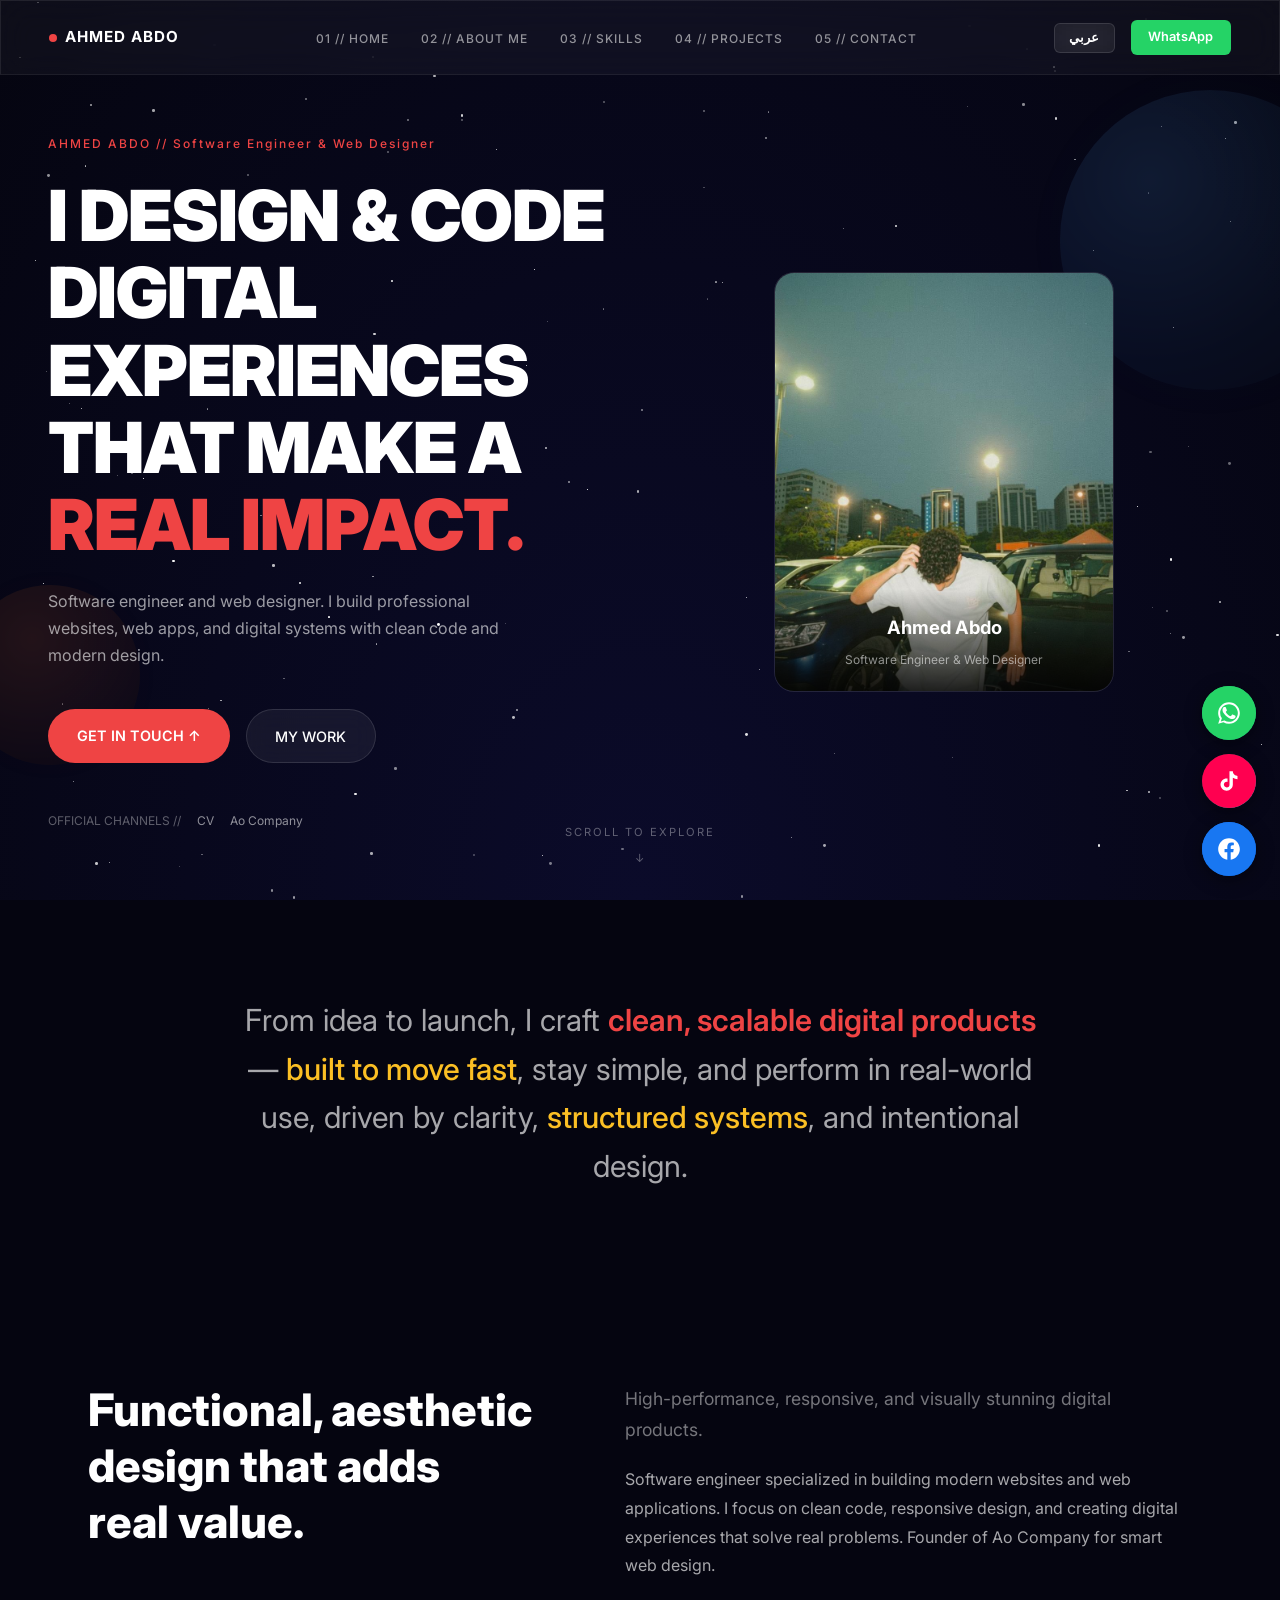
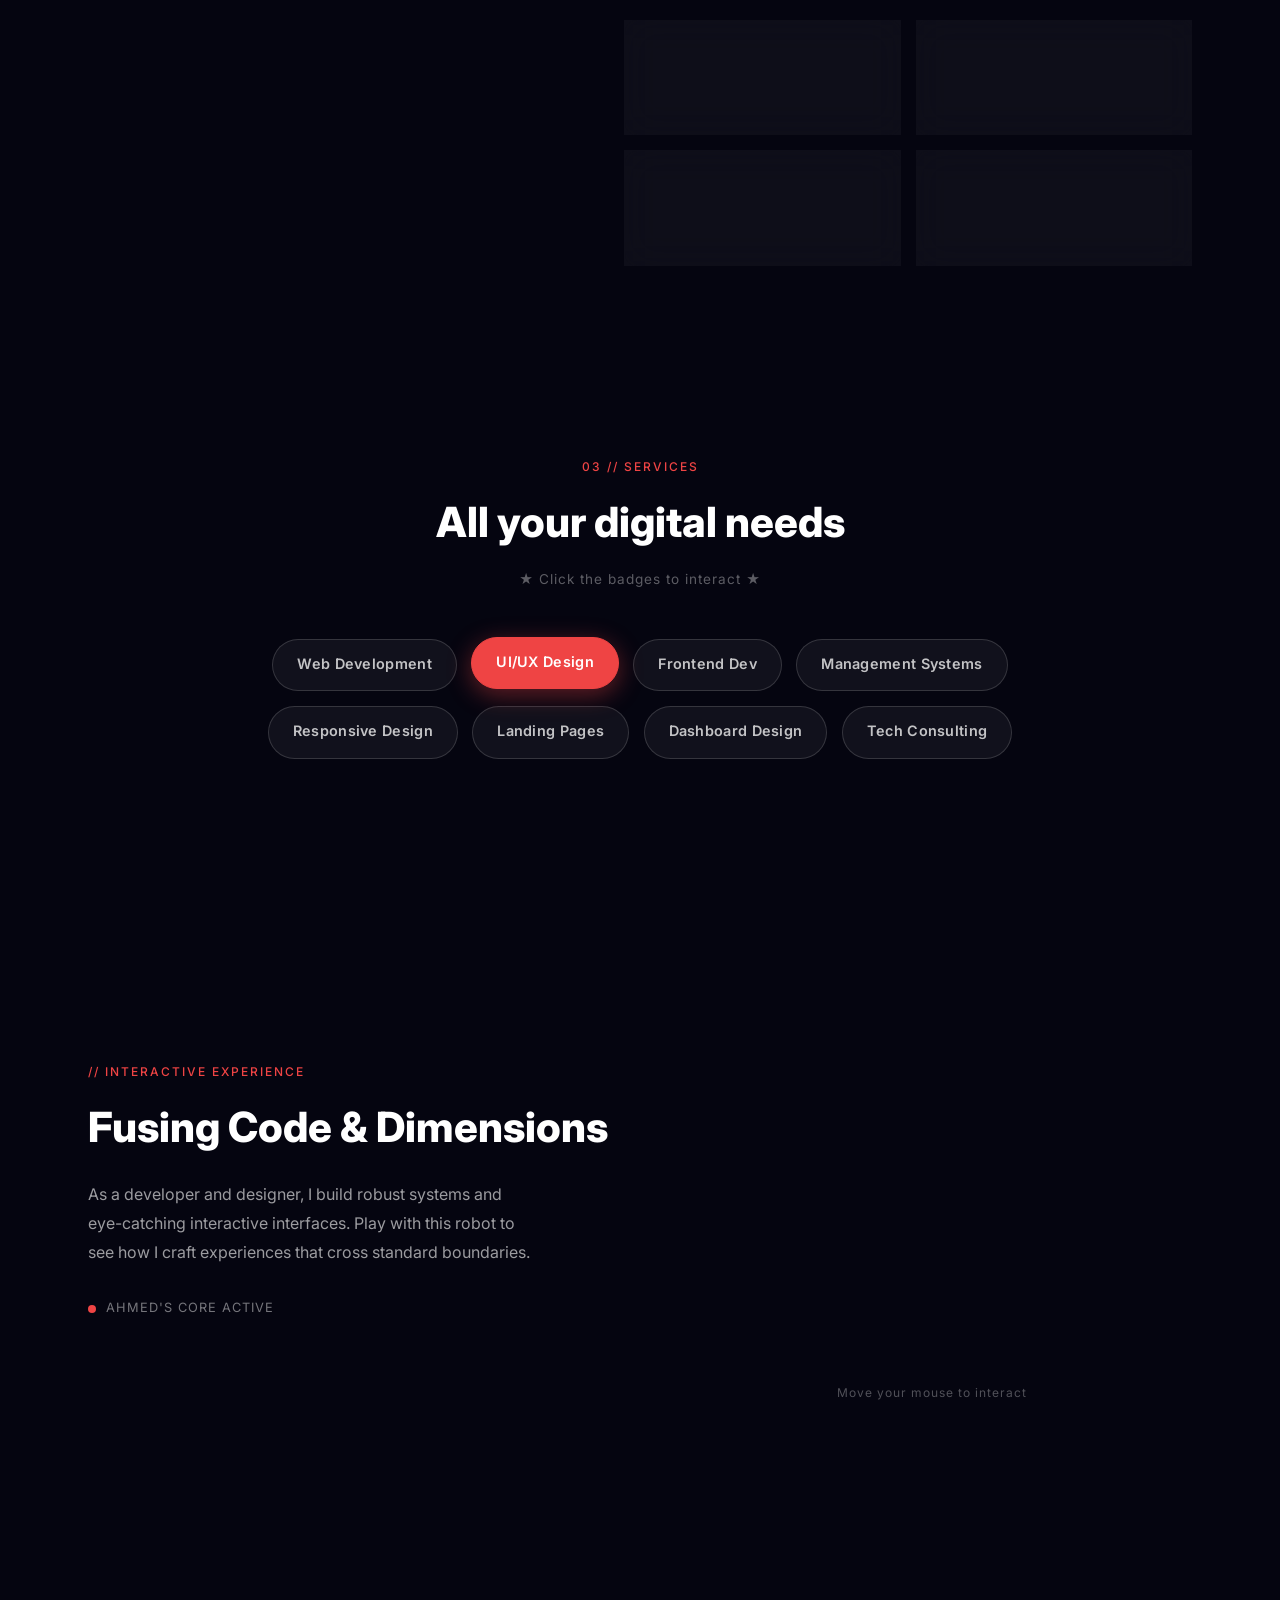
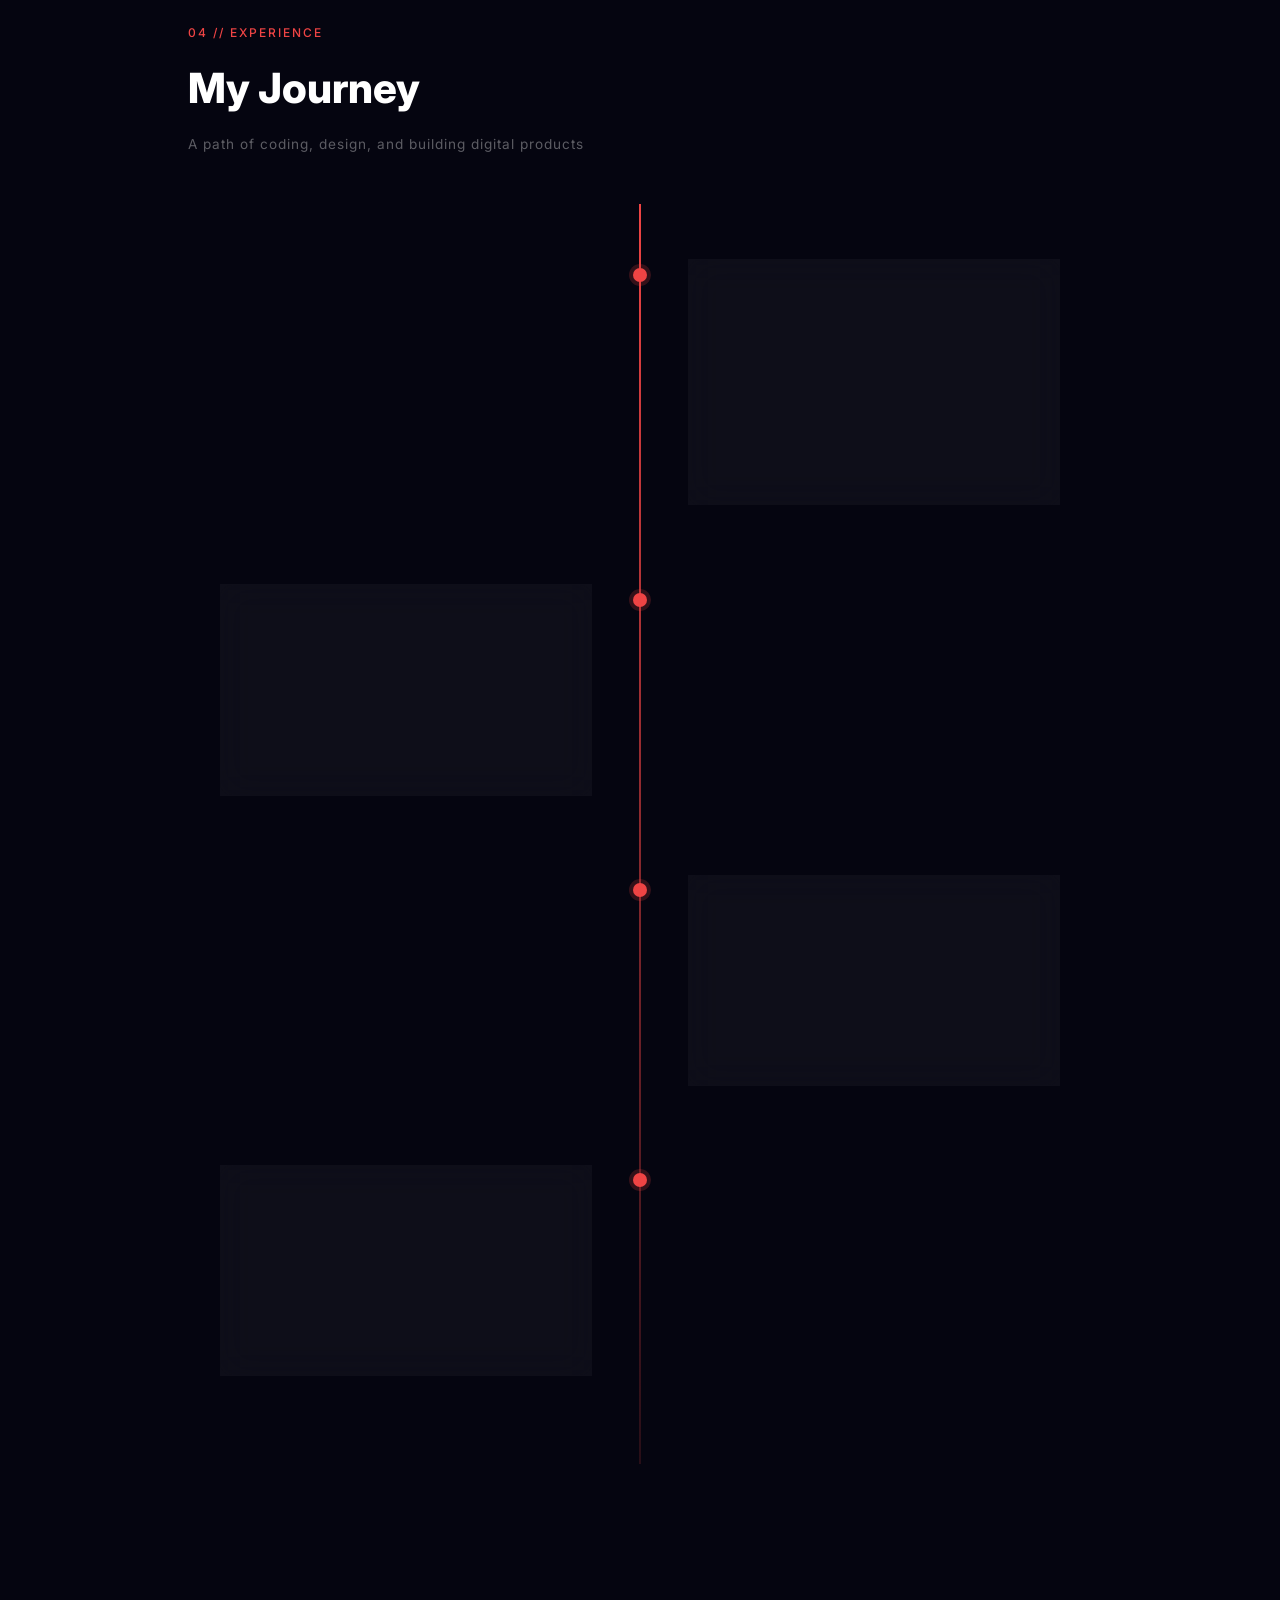
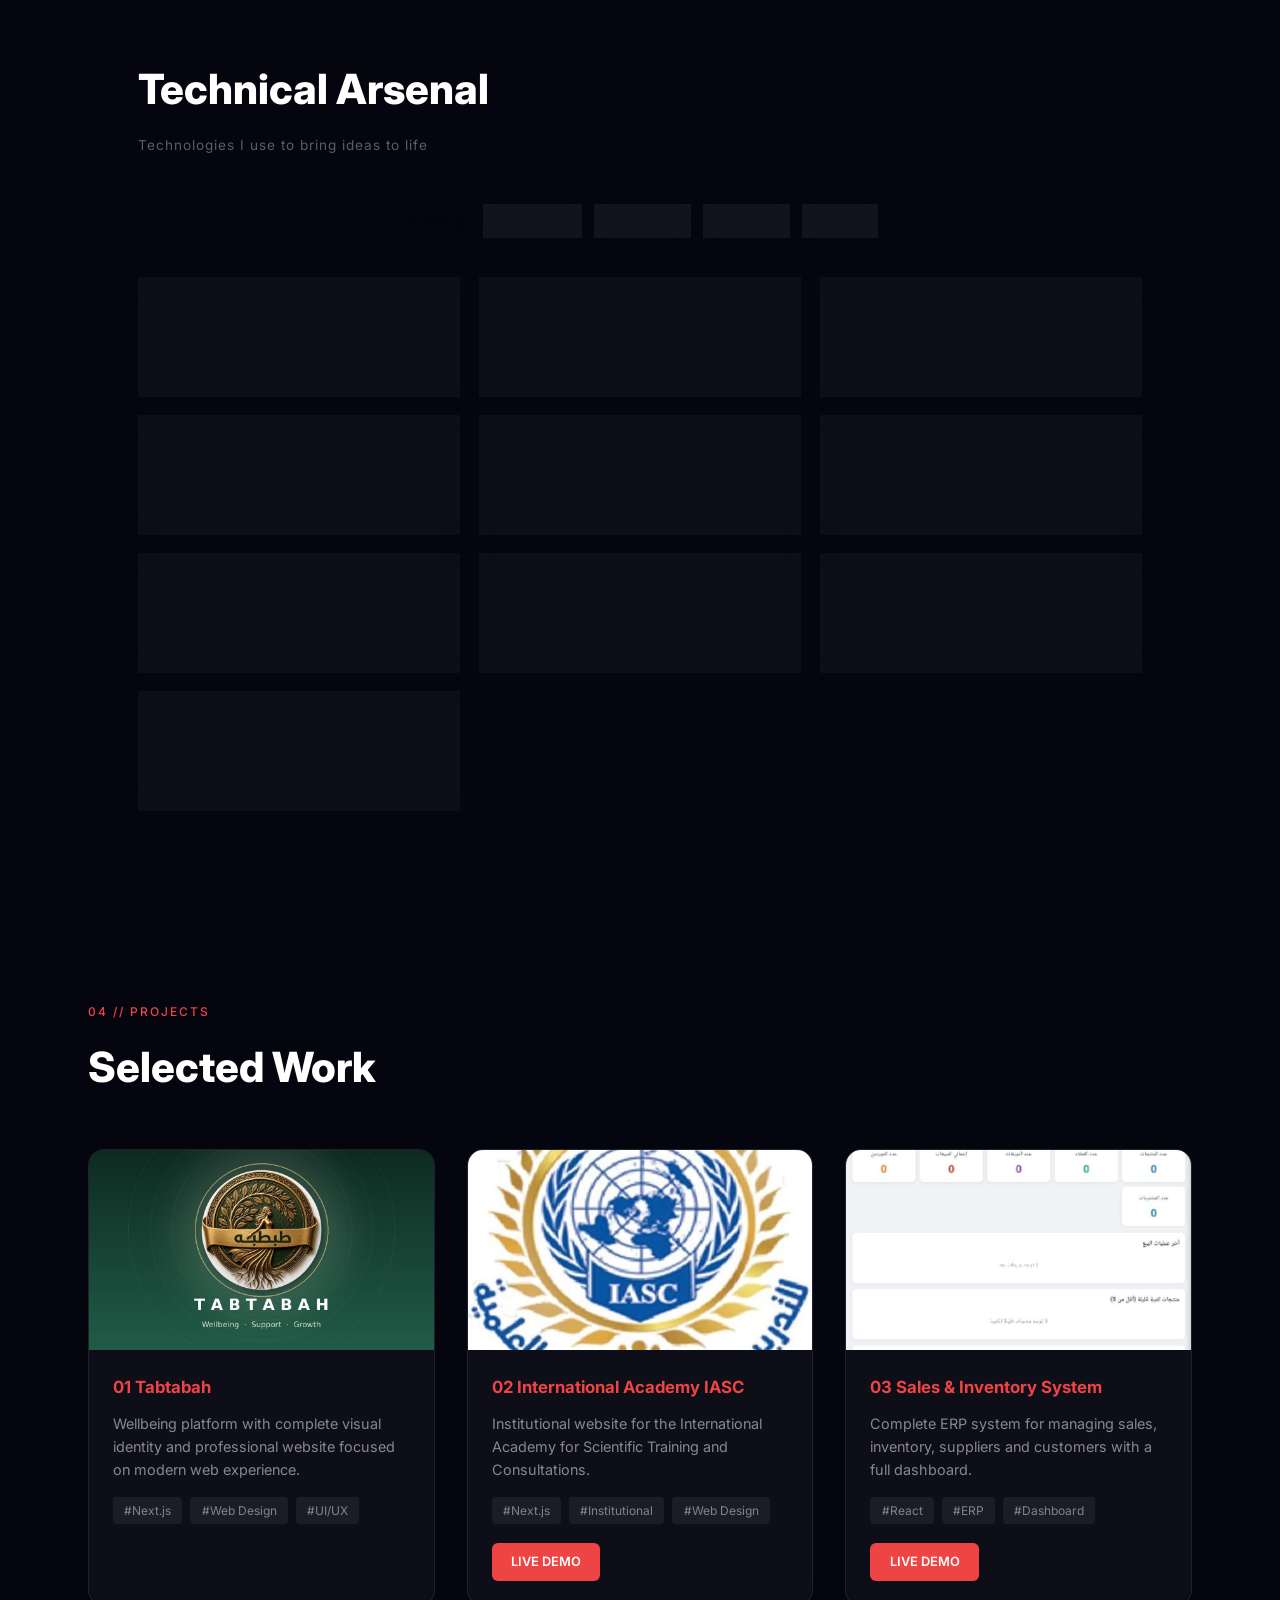
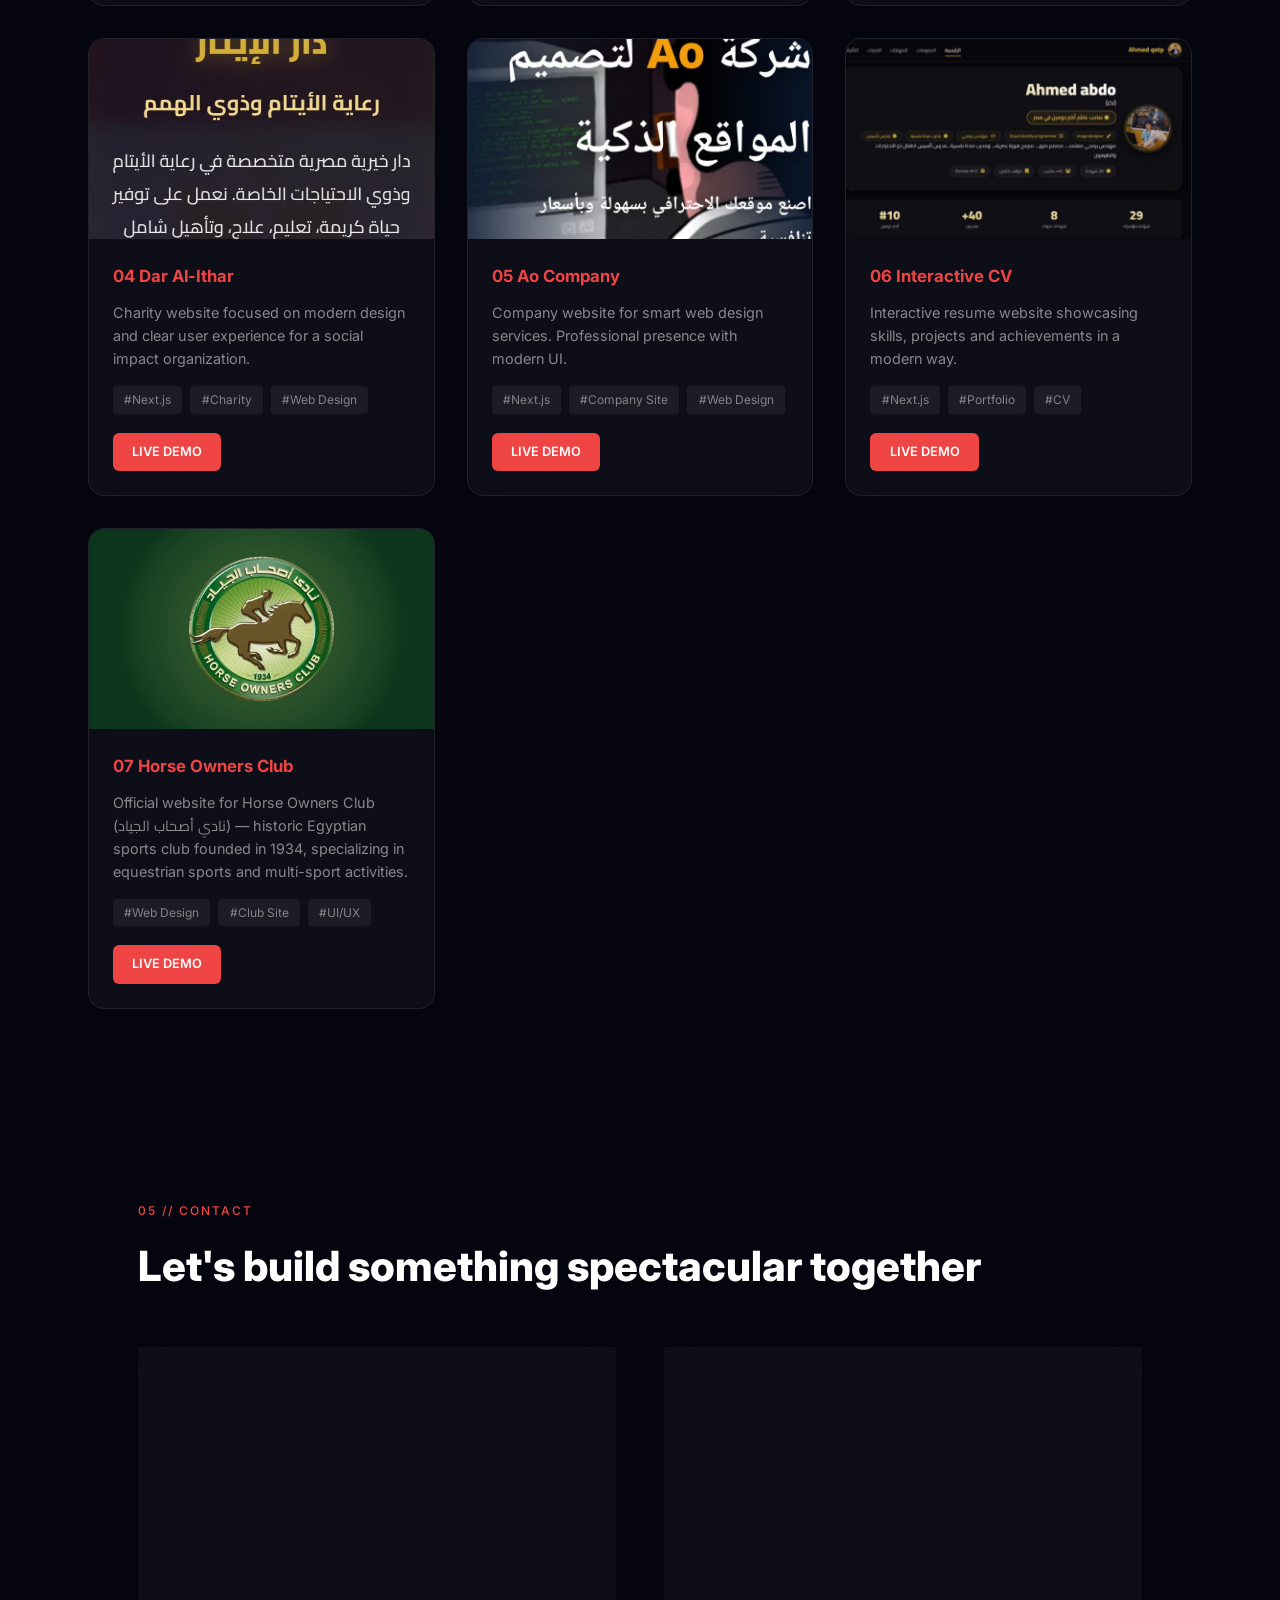
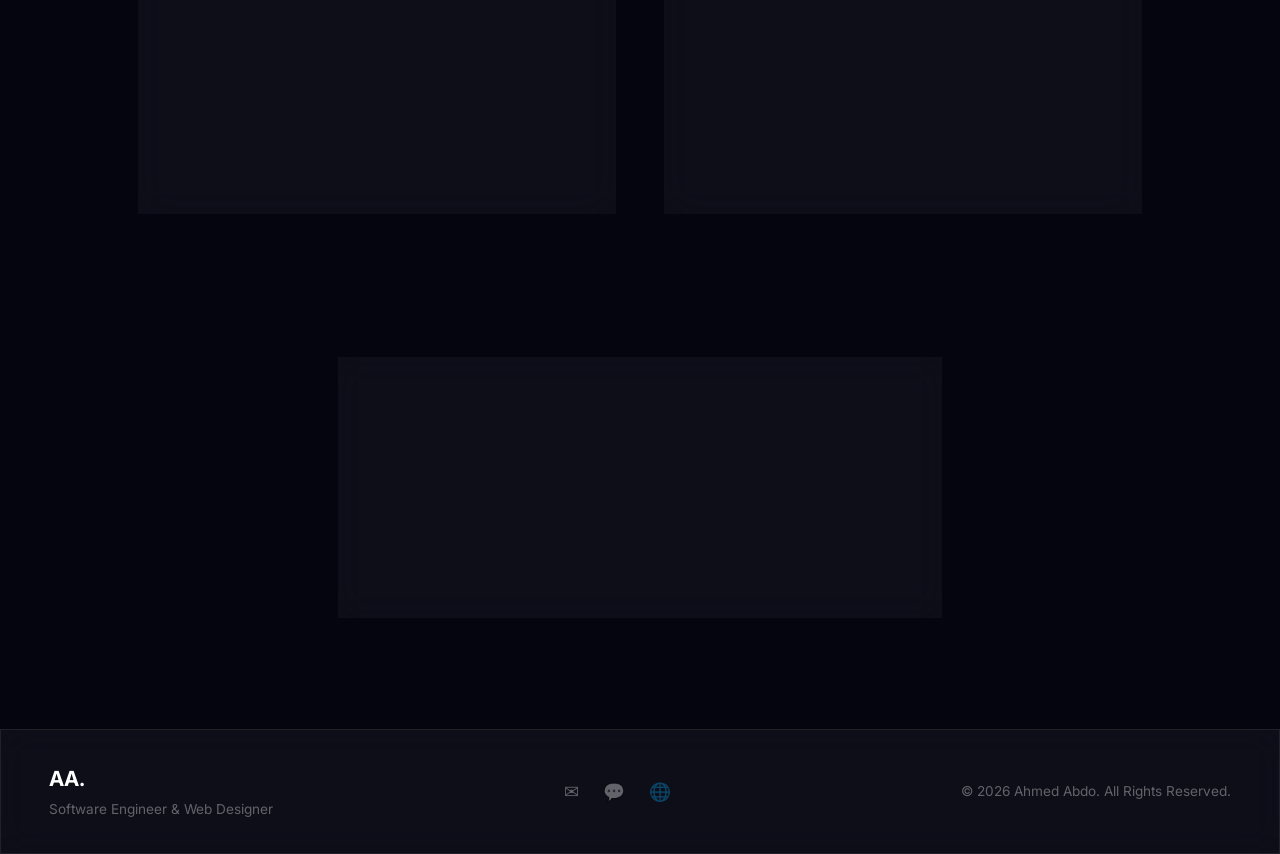
==== index.html @ adf5f6f5 "Add files via upload" ====
<!DOCTYPE html>
<html lang="en" dir="ltr">
<head>
  <meta charset="UTF-8">
  <meta name="viewport" content="width=device-width, initial-scale=1.0">
  <title>Ahmed Abdo (Ahmed Qotb) | Software Engineer & Web Designer</title>
  <meta name="description" content="Ahmed Abdo (Ahmed Qotb) — Software engineer and web designer. I build professional websites, web apps, and digital systems with clean code and modern design.">
  <meta name="keywords" content="Ahmed Abdo, احمد عبده, Ahmed Qotb, احمد قطب, ahmed qotp, Software Engineer, Web Designer, Ao Company, Web Development Egypt">
  <meta name="author" content="Ahmed Abdo">
  <meta name="robots" content="index, follow">
  <link rel="canonical" href="https://ahmed-qotp.vercel.app/">

  <!-- Structured Data (Google Rich Results) -->
  <script type="application/ld+json">
  {
    "@context": "https://schema.org",
    "@type": "Person",
    "name": "Ahmed Abdo",
    "alternateName": ["Ahmed Qotb", "احمد عبده", "احمد قطب", "ahmed qotp"],
    "url": "https://ahmed-qotp.vercel.app/",
    "image": "https://ahmed-qotp.vercel.app/profile.jpg",
    "jobTitle": "Software Engineer & Web Designer",
    "email": "mailto:ahmedabdoaonew@gmail.com",
    "sameAs": [
      "https://www.facebook.com/share/19Vf5V71cm/",
      "https://www.tiktok.com/@ahmed_abdo_aoskar",
      "https://wa.me/201146794406",
      "https://cvahmed.vercel.app/",
      "https://aocompany.vercel.app/"
    ]
  }
  </script>

  <!-- Open Graph / Facebook / WhatsApp -->
  <meta property="og:type" content="website">
  <meta property="og:url" content="https://ahmed-qotp.vercel.app/">
  <meta property="og:title" content="Ahmed Abdo (Ahmed Qotb) | Software Engineer & Web Designer">
  <meta property="og:description" content="Ahmed Abdo (Ahmed Qotb) — Software engineer and web designer. I build professional websites, web apps, and digital systems with clean code and modern design.">
  <meta property="og:image" content="https://ahmed-qotp.vercel.app/profile.jpg">
  <meta property="og:image:width" content="836">
  <meta property="og:image:height" content="1119">
  <meta property="og:locale" content="en_US">
  <meta property="og:site_name" content="Ahmed Abdo">

  <!-- Twitter Card -->
  <meta name="twitter:card" content="summary_large_image">
  <meta name="twitter:url" content="https://ahmed-qotp.vercel.app/">
  <meta name="twitter:title" content="Ahmed Abdo (Ahmed Qotb) | Software Engineer & Web Designer">
  <meta name="twitter:description" content="Ahmed Abdo (Ahmed Qotb) — Software engineer and web designer. I build professional websites, web apps, and digital systems with clean code and modern design.">
  <meta name="twitter:image" content="https://ahmed-qotp.vercel.app/profile.jpg">

  <link rel="stylesheet" href="style.css">
  <link href="https://fonts.googleapis.com/css2?family=Cairo:wght@300;400;500;600;700;800;900&family=Inter:wght@300;400;500;600;700;800;900&display=swap" rel="stylesheet">
</head>
<body>
  <!-- Stars Background -->
  <div class="stars-bg" id="starsBg"></div>
  <div class="planets">
    <div class="planet planet-1"></div>
    <div class="planet planet-2"></div>
    <div class="planet planet-3"></div>
  </div>

  <!-- Navbar -->
  <nav class="navbar glass">
    <div class="logo">
      <span class="dot"></span> <span data-i18n="logo">AHMED ABDO</span>
    </div>
    <ul class="nav-links">
      <li><a href="#home" data-i18n="nav-home">01 // HOME</a></li>
      <li><a href="#about" data-i18n="nav-about">02 // ABOUT ME</a></li>
      <li><a href="#skills" data-i18n="nav-skills">03 // SKILLS</a></li>
      <li><a href="#projects" data-i18n="nav-projects">04 // PROJECTS</a></li>
      <li><a href="#contact" data-i18n="nav-contact">05 // CONTACT</a></li>
    </ul>
    <div class="nav-right">
      <button class="lang-btn glass-btn" id="langBtn">عربي</button>
      <a href="https://wa.me/201146794406" class="whatsapp-btn" target="_blank">WhatsApp</a>
    </div>
  </nav>

  <!-- Hero Section -->
  <section id="home" class="hero">
    <div class="hero-content">
      <p class="subtitle" data-i18n="hero-subtitle">AHMED ABDO // Software Engineer & Web Designer</p>
      <h1>
        <span data-i18n="hero-title-1">I DESIGN & CODE</span><br>
        <span data-i18n="hero-title-2">DIGITAL EXPERIENCES</span><br>
        <span data-i18n="hero-title-3">THAT MAKE A</span><br>
        <span class="red" data-i18n="hero-title-4">REAL IMPACT.</span>
      </h1>
      <p class="desc" data-i18n="hero-desc">
        Software engineer and web designer. I build professional websites, web apps, and digital systems with clean code and modern design.
      </p>
      <div class="hero-btns">
        <a href="#contact" class="btn-primary" data-i18n="btn-contact">GET IN TOUCH ↑</a>
        <a href="#projects" class="btn-secondary glass-btn" data-i18n="btn-projects">MY WORK</a>
      </div>
      <div class="official-channels">
        <span data-i18n="channels">OFFICIAL CHANNELS //</span>
        <a href="https://cvahmed.vercel.app/" target="_blank">CV</a>
        <a href="https://aocompany.vercel.app/" target="_blank">Ao Company</a>
      </div>
    </div>
    <div class="hero-image">
      <div class="hero-photo glass">
        <img src="profile.jpg" alt="Ahmed Abdo" class="profile-img">
        <div class="photo-overlay">
          <p>Ahmed Abdo</p>
          <span data-i18n="photo-role">Software Engineer & Web Designer</span>
        </div>
      </div>
    </div>
    <div class="scroll-indicator">
      <span data-i18n="scroll">SCROLL TO EXPLORE</span>
      <div class="arrow">↓</div>
    </div>
  </section>

  <!-- Statement -->
  <section class="statement">
    <p data-i18n="statement">
      From idea to launch, I craft <span class="red">clean, scalable digital products</span> —
      <span class="highlight">built to move fast</span>, stay simple, and perform in real-world use, driven by clarity, <span class="highlight">structured systems</span>, and intentional design.
    </p>
  </section>

  <!-- About Section -->
  <section id="about" class="about">
    <div class="about-left">
      <h2 data-i18n="about-title">Functional, aesthetic<br>design that adds<br>real value.</h2>
    </div>
    <div class="about-right">
      <p class="lead" data-i18n="about-lead">
        High-performance, responsive, and visually stunning digital products.
      </p>
      <p data-i18n="about-text">
        Software engineer specialized in building modern websites and web applications. I focus on clean code, responsive design, and creating digital experiences that solve real problems. Founder of Ao Company for smart web design.
      </p>
      <div class="stats">
        <div class="stat glass">
          <h3>79+</h3>
          <p data-i18n="stat-1">PROJECTS</p>
        </div>
        <div class="stat glass">
          <h3>2+</h3>
          <p data-i18n="stat-2">YEARS</p>
        </div>
        <div class="stat glass">
          <h3>55+</h3>
          <p data-i18n="stat-3">CLIENTS</p>
        </div>
        <div class="stat glass">
          <h3>100%</h3>
          <p data-i18n="stat-4">DEDICATION</p>
        </div>
      </div>
    </div>
  </section>

  <!-- Services -->
  <section class="services">
    <div class="section-header">
      <span class="section-tag" data-i18n="services-tag">03 // SERVICES</span>
      <h2 data-i18n="services-title">All your digital needs</h2>
      <p class="section-desc" data-i18n="services-desc">★ Click the badges to interact ★</p>
    </div>
    <div class="badges" id="badges">
      <div class="badge" draggable="true" data-i18n="badge-1">Web Development</div>
      <div class="badge active" draggable="true" data-i18n="badge-2">UI/UX Design</div>
      <div class="badge" draggable="true" data-i18n="badge-3">Frontend Dev</div>
      <div class="badge" draggable="true" data-i18n="badge-4">Management Systems</div>
      <div class="badge" draggable="true" data-i18n="badge-5">Responsive Design</div>
      <div class="badge" draggable="true" data-i18n="badge-6">Landing Pages</div>
      <div class="badge" draggable="true" data-i18n="badge-7">Dashboard Design</div>
      <div class="badge" draggable="true" data-i18n="badge-8">Tech Consulting</div>
    </div>
  </section>

  <!-- Interactive 3D Robot Section -->
  <section class="interactive">
    <div class="interactive-content">
      <span class="section-tag" data-i18n="robot-tag">// INTERACTIVE EXPERIENCE</span>
      <h2 data-i18n="robot-title">Fusing Code & Dimensions</h2>
      <p data-i18n="robot-desc">
        As a developer and designer, I build robust systems and eye-catching interactive interfaces. Play with this robot to see how I craft experiences that cross standard boundaries.
      </p>
      <div class="status">
        <span class="dot"></span> <span data-i18n="robot-status">AHMED'S CORE ACTIVE</span>
      </div>
    </div>
    <div class="robot-container" id="robotContainer">
      <div class="robot" id="robot">
        <div class="robot-head">
          <div class="robot-face">
            <div class="eye left"></div>
            <div class="eye right"></div>
          </div>
        </div>
        <div class="robot-neck"></div>
        <div class="robot-torso">
          <div class="chest-light"></div>
        </div>
        <div class="robot-arm left">
          <div class="upper-arm"></div>
          <div class="forearm"></div>
          <div class="hand"></div>
        </div>
        <div class="robot-arm right">
          <div class="upper-arm"></div>
          <div class="forearm"></div>
          <div class="hand"></div>
        </div>
        <div class="robot-leg left">
          <div class="thigh"></div>
          <div class="shin"></div>
          <div class="foot"></div>
        </div>
        <div class="robot-leg right">
          <div class="thigh"></div>
          <div class="shin"></div>
          <div class="foot"></div>
        </div>
      </div>
      <p class="robot-hint" data-i18n="robot-hint">Move your mouse to interact</p>
    </div>
  </section>

  <!-- Experience Timeline -->
  <section class="experience">
    <div class="section-header">
      <span class="section-tag" data-i18n="exp-tag">04 // EXPERIENCE</span>
      <h2 data-i18n="exp-title">My Journey</h2>
      <p class="section-desc" data-i18n="exp-desc">A path of coding, design, and building digital products</p>
    </div>
    <div class="timeline">
      <div class="timeline-line"></div>
      
      <div class="timeline-item right">
        <div class="timeline-dot"></div>
        <div class="timeline-content glass">
          <span class="badge-now">NOW</span>
          <span class="year">2024 - Present</span>
          <h3 data-i18n="exp1-title">Founder of Ao Company</h3>
          <p class="company">@Ao Company</p>
          <p data-i18n="exp1-desc">Founded a company for smart website design. Delivering professional software and design solutions at competitive prices.</p>
        </div>
      </div>

      <div class="timeline-item left">
        <div class="timeline-dot"></div>
        <div class="timeline-content glass">
          <span class="year">2023 - Present</span>
          <h3 data-i18n="exp2-title">Full-Stack Web Developer</h3>
          <p class="company">@Freelance</p>
          <p data-i18n="exp2-desc">Building websites, web apps, and management systems for clients. Focused on React, Next.js, and modern frontend technologies.</p>
        </div>
      </div>

      <div class="timeline-item right">
        <div class="timeline-dot"></div>
        <div class="timeline-content glass">
          <span class="year">2022 - 2024</span>
          <h3 data-i18n="exp3-title">Frontend Developer</h3>
          <p class="company">@Projects & Clients</p>
          <p data-i18n="exp3-desc">Developed responsive websites and interactive UIs. Worked on dashboards, landing pages, and full web applications.</p>
        </div>
      </div>

      <div class="timeline-item left">
        <div class="timeline-dot"></div>
        <div class="timeline-content glass">
          <span class="year">2021 - 2022</span>
          <h3 data-i18n="exp4-title">Web Design & Development</h3>
          <p class="company">@Starting Journey</p>
          <p data-i18n="exp4-desc">Started the journey in web development. Learned HTML, CSS, JavaScript and built the foundation for modern web technologies.</p>
        </div>
      </div>
    </div>
  </section>

  <!-- Skills -->
  <section id="skills" class="skills">
    <div class="section-header">
      <h2 data-i18n="skills-title">Technical Arsenal</h2>
      <p class="section-desc" data-i18n="skills-desc">Technologies I use to bring ideas to life</p>
    </div>
    <div class="skills-filter">
      <button class="filter-btn glass-btn active" data-filter="all" data-i18n="filter-all">ALL</button>
      <button class="filter-btn glass-btn" data-filter="frontend" data-i18n="filter-frontend">Frontend</button>
      <button class="filter-btn glass-btn" data-filter="backend" data-i18n="filter-backend">Backend</button>
      <button class="filter-btn glass-btn" data-filter="design" data-i18n="filter-design">Design</button>
      <button class="filter-btn glass-btn" data-filter="tools" data-i18n="filter-tools">Tools</button>
    </div>
    <div class="skills-grid">
      <div class="skill-card glass" data-category="frontend">
        <div class="skill-info">
          <span>React & Next.js</span>
          <span>92%</span>
        </div>
        <div class="progress"><div class="bar" data-width="92"></div></div>
        <small>FRONTEND</small>
      </div>
      <div class="skill-card glass" data-category="frontend">
        <div class="skill-info">
          <span>HTML / CSS / JS</span>
          <span>95%</span>
        </div>
        <div class="progress"><div class="bar" data-width="95"></div></div>
        <small>FRONTEND</small>
      </div>
      <div class="skill-card glass" data-category="frontend">
        <div class="skill-info">
          <span>Tailwind CSS</span>
          <span>90%</span>
        </div>
        <div class="progress"><div class="bar" data-width="90"></div></div>
        <small>FRONTEND</small>
      </div>
      <div class="skill-card glass" data-category="backend">
        <div class="skill-info">
          <span>Node.js</span>
          <span>80%</span>
        </div>
        <div class="progress"><div class="bar" data-width="80"></div></div>
        <small>BACKEND</small>
      </div>
      <div class="skill-card glass" data-category="backend">
        <div class="skill-info">
          <span>Databases</span>
          <span>78%</span>
        </div>
        <div class="progress"><div class="bar" data-width="78"></div></div>
        <small>BACKEND</small>
      </div>
      <div class="skill-card glass" data-category="design">
        <div class="skill-info">
          <span>UI/UX Design</span>
          <span>88%</span>
        </div>
        <div class="progress"><div class="bar" data-width="88"></div></div>
        <small>DESIGN</small>
      </div>
      <div class="skill-card glass" data-category="design">
        <div class="skill-info">
          <span>Responsive Design</span>
          <span>93%</span>
        </div>
        <div class="progress"><div class="bar" data-width="93"></div></div>
        <small>DESIGN</small>
      </div>
      <div class="skill-card glass" data-category="design">
        <div class="skill-info">
          <span>Dashboard Design</span>
          <span>85%</span>
        </div>
        <div class="progress"><div class="bar" data-width="85"></div></div>
        <small>DESIGN</small>
      </div>
      <div class="skill-card glass" data-category="tools">
        <div class="skill-info">
          <span>Git & GitHub</span>
          <span>85%</span>
        </div>
        <div class="progress"><div class="bar" data-width="85"></div></div>
        <small>TOOLS</small>
      </div>
      <div class="skill-card glass" data-category="tools">
        <div class="skill-info">
          <span>Vercel / Deployment</span>
          <span>88%</span>
        </div>
        <div class="progress"><div class="bar" data-width="88"></div></div>
        <small>TOOLS</small>
      </div>
    </div>
  </section>

  <!-- Projects -->
  <section id="projects" class="projects">
    <div class="section-header">
      <span class="section-tag" data-i18n="projects-tag">04 // PROJECTS</span>
      <h2 data-i18n="projects-title">Selected Work</h2>
    </div>
    <div class="projects-grid">

      <div class="project-card glass">
        <div class="project-img">
          <img src="tabtabah.png" alt="Tabtabah" class="project-image">
        </div>
        <div class="project-info">
          <h3 data-i18n="p1-title">01 Tabtabah</h3>
          <p data-i18n="p1-desc">Wellbeing platform with complete visual identity and professional website focused on modern web experience.</p>
          <div class="tags">
            <span>#Next.js</span>
            <span>#Web Design</span>
            <span>#UI/UX</span>
          </div>
          <div class="project-btns">
            <!--
            <a href="https://tabtabah.vercel.app/" target="_blank" class="btn-red" data-i18n="live-demo">LIVE DEMO</a>
            -->
          </div>
        </div>
      </div>

      <div class="project-card glass">
        <div class="project-img">
          <img src="iasc.jpg" alt="IASC" class="project-image">
        </div>
        <div class="project-info">
          <h3 data-i18n="p2-title">02 International Academy IASC</h3>
          <p data-i18n="p2-desc">Institutional website for the International Academy for Scientific Training and Consultations.</p>
          <div class="tags">
            <span>#Next.js</span>
            <span>#Institutional</span>
            <span>#Web Design</span>
          </div>
          <div class="project-btns">
            <a href="https://internationalacademy.vercel.app/" target="_blank" class="btn-red" data-i18n="live-demo">LIVE DEMO</a>
          </div>
        </div>
      </div>

      <div class="project-card glass">
        <div class="project-img">
          <img src="erp.png" alt="ERP System" class="project-image">
        </div>
        <div class="project-info">
          <h3 data-i18n="p3-title">03 Sales & Inventory System</h3>
          <p data-i18n="p3-desc">Complete ERP system for managing sales, inventory, suppliers and customers with a full dashboard.</p>
          <div class="tags">
            <span>#React</span>
            <span>#ERP</span>
            <span>#Dashboard</span>
          </div>
          <div class="project-btns">
            <a href="https://erp-ao.vercel.app/" target="_blank" class="btn-red" data-i18n="live-demo">LIVE DEMO</a>
          </div>
        </div>
      </div>

      <div class="project-card glass">
        <div class="project-img">
          <img src="dar-ithar.png" alt="Dar Al-Ithar" class="project-image">
        </div>
        <div class="project-info">
          <h3 data-i18n="p4-title">04 Dar Al-Ithar</h3>
          <p data-i18n="p4-desc">Charity website focused on modern design and clear user experience for a social impact organization.</p>
          <div class="tags">
            <span>#Next.js</span>
            <span>#Charity</span>
            <span>#Web Design</span>
          </div>
          <div class="project-btns">
            <a href="https://dar-al-ithar.vercel.app/" target="_blank" class="btn-red" data-i18n="live-demo">LIVE DEMO</a>
          </div>
        </div>
      </div>

      <div class="project-card glass">
        <div class="project-img">
          <img src="ao-company.png" alt="Ao Company" class="project-image">
        </div>
        <div class="project-info">
          <h3 data-i18n="p5-title">05 Ao Company</h3>
          <p data-i18n="p5-desc">Company website for smart web design services. Professional presence with modern UI.</p>
          <div class="tags">
            <span>#Next.js</span>
            <span>#Company Site</span>
            <span>#Web Design</span>
          </div>
          <div class="project-btns">
            <a href="https://aocompany.vercel.app/" target="_blank" class="btn-red" data-i18n="live-demo">LIVE DEMO</a>
          </div>
        </div>
      </div>

      <div class="project-card glass">
        <div class="project-img">
          <img src="ahmed-profile.png" alt="Ahmed Abdo CV" class="project-image">
        </div>
        <div class="project-info">
          <h3 data-i18n="p6-title">06 Interactive CV</h3>
          <p data-i18n="p6-desc">Interactive resume website showcasing skills, projects and achievements in a modern way.</p>
          <div class="tags">
            <span>#Next.js</span>
            <span>#Portfolio</span>
            <span>#CV</span>
          </div>
          <div class="project-btns">
            <a href="https://cvahmed.vercel.app/" target="_blank" class="btn-red" data-i18n="live-demo">LIVE DEMO</a>
          </div>
        </div>
      </div>

      <div class="project-card glass">
        <div class="project-img">
          <img src="horse-owners-club.jpg" alt="Horse Owners Club" class="project-image">
        </div>
        <div class="project-info">
          <h3 data-i18n="p7-title">07 Horse Owners Club</h3>
          <p data-i18n="p7-desc">Official website for Horse Owners Club (نادي أصحاب الجياد) — historic Egyptian sports club founded in 1934, specializing in equestrian sports and multi-sport activities.</p>
          <div class="tags">
            <span>#Web Design</span>
            <span>#Club Site</span>
            <span>#UI/UX</span>
          </div>
          <div class="project-btns">
            <a href="https://elgeyadclub.com" target="_blank" class="btn-red" data-i18n="live-demo">LIVE DEMO</a>
          </div>
        </div>
      </div>

    </div>
  </section>

  <!-- Contact -->
  <section id="contact" class="contact">
    <div class="section-header">
      <span class="section-tag" data-i18n="contact-tag">05 // CONTACT</span>
      <h2 data-i18n="contact-title">Let's build something <span class="red">spectacular</span> together</h2>
    </div>
    <div class="contact-container">
      <div class="contact-info glass">
        <h3 data-i18n="contact-direct">// DIRECT ACCESS</h3>
        <p data-i18n="contact-text">Looking for a professional website, management system, or modern web design? I'm available for new projects.</p>
        <div class="info-item">
          <span class="label" data-i18n="email-label">EMAIL ADDRESS</span>
          <a href="mailto:ahmedabdoaonew@gmail.com">ahmedabdoaonew@gmail.com</a>
        </div>
        <div class="info-item">
          <span class="label" data-i18n="whatsapp-label">WHATSAPP NUMBER</span>
          <a href="https://wa.me/201146794406">01146794406</a>
        </div>
        <a href="https://wa.me/201146794406" class="btn-whatsapp" target="_blank" data-i18n="whatsapp-btn">DIRECT CHAT VIA WHATSAPP</a>
      </div>
      <div class="contact-form glass">
        <div class="form-header">
          <div class="avatar">AA</div>
          <div>
            <h4>Ahmed Abdo</h4>
            <p data-i18n="form-subtitle">Let's build something beautiful together</p>
          </div>
        </div>
        <form id="contactForm">
          <input type="email" placeholder="Email address" data-i18n-placeholder="email-ph" required>
          <textarea placeholder="Your message" rows="4" data-i18n-placeholder="msg-ph" required></textarea>
          <div class="form-options">
            <label><input type="checkbox"> <span data-i18n="keep-touch">Keep in touch</span></label>
            <a href="#" data-i18n="need-help">Need help?</a>
          </div>
          <button type="submit" class="btn-send" data-i18n="send-btn">SEND MESSAGE →</button>
        </form>
      </div>
    </div>
  </section>

  <!-- CV Button Section -->
  <section class="cv-section">
    <div class="cv-box glass">
      <h2 data-i18n="cv-title">Ahmed Abdo — Website Designer</h2>
      <p data-i18n="cv-desc">View the full interactive resume and professional profile</p>
      <a href="https://cvahmed.vercel.app/" target="_blank" class="btn-cv" data-i18n="cv-btn">View Full CV →</a>
    </div>
  </section>

  <!-- Footer -->
  <footer class="glass">
    <div class="footer-left">
      <strong>AA.</strong>
      <p data-i18n="footer-role">Software Engineer & Web Designer</p>
    </div>
    <div class="footer-center">
      <a href="mailto:ahmedabdoaonew@gmail.com">✉</a>
      <a href="https://wa.me/201146794406">💬</a>
      <a href="https://cvahmed.vercel.app/" target="_blank">🌐</a>
    </div>
    <div class="footer-right">
      <p data-i18n="footer-copy">© 2026 Ahmed Abdo. All Rights Reserved.</p>
    </div>
  </footer>

  <!-- Floating Social Buttons -->
  <div class="floating-social">
    <a href="https://api.whatsapp.com/send?phone=201146794406" target="_blank" rel="noopener" class="float-btn float-whatsapp" aria-label="WhatsApp">
      <svg viewBox="0 0 24 24" fill="currentColor"><path d="M17.472 14.382c-.297-.149-1.758-.867-2.03-.967-.273-.099-.472-.148-.67.15-.198.297-.767.966-.94 1.164-.173.199-.347.223-.644.075-.297-.15-1.255-.463-2.39-1.475-.883-.788-1.48-1.761-1.653-2.059-.173-.297-.018-.458.13-.606.134-.133.298-.347.446-.52.149-.174.198-.298.298-.497.099-.198.05-.371-.025-.52-.075-.149-.669-1.612-.916-2.207-.242-.579-.487-.5-.669-.51-.173-.008-.371-.01-.57-.01-.198 0-.52.074-.792.372-.272.297-1.04 1.016-1.04 2.479 0 1.462 1.065 2.875 1.213 3.074.149.198 2.096 3.2 5.077 4.487.709.306 1.262.489 1.694.626.712.226 1.36.194 1.872.118.571-.085 1.758-.719 2.006-1.413.248-.694.248-1.289.173-1.413-.074-.124-.272-.198-.57-.347z"></path><path d="M12.001 2C6.478 2 2 6.477 2 12c0 1.947.548 3.767 1.498 5.314L2.04 22l4.813-1.42A9.955 9.955 0 0 0 12 22c5.523 0 10-4.477 10-10S17.523 2 12 2zm0 18.176a8.14 8.14 0 0 1-4.156-1.14l-.298-.177-3.088.912.94-3.01-.194-.308A8.137 8.137 0 0 1 3.824 12c0-4.516 3.66-8.176 8.177-8.176S20.177 7.484 20.177 12 16.517 20.176 12.001 20.176z"></path></svg>
    </a>
    <a href="https://www.tiktok.com/@ahmed_abdo_aoskar?_r=1&_t=ZS-99nEePga52W" target="_blank" rel="noopener" class="float-btn float-tiktok" aria-label="TikTok">
      <svg viewBox="0 0 24 24" fill="currentColor"><path d="M16.6 5.82s.51.5 0 0A4.278 4.278 0 0 1 15.54 3h-3.09v12.4a2.592 2.592 0 0 1-2.59 2.5c-1.42 0-2.6-1.16-2.6-2.6 0-1.72 1.66-3.01 3.37-2.48V9.66c-3.45-.46-6.47 2.22-6.47 5.64 0 3.33 2.76 5.7 5.69 5.7 3.14 0 5.69-2.55 5.69-5.7V9.01a7.35 7.35 0 0 0 4.3 1.38V7.3s-1.88.09-3.24-1.48z"></path></svg>
    </a>
    <a href="https://www.facebook.com/share/19Vf5V71cm/" target="_blank" rel="noopener" class="float-btn float-facebook" aria-label="Facebook">
      <svg viewBox="0 0 24 24" fill="currentColor"><path d="M22 12.06C22 6.53 17.52 2.04 12 2.04S2 6.53 2 12.06c0 5 3.66 9.14 8.44 9.9v-7H7.9v-2.9h2.54V9.85c0-2.51 1.49-3.9 3.78-3.9 1.1 0 2.25.2 2.25.2v2.48h-1.27c-1.24 0-1.63.78-1.63 1.58v1.9h2.78l-.45 2.9h-2.33v7c4.78-.76 8.44-4.9 8.44-9.9z"></path></svg>
    </a>
  </div>

  <script src="script.js"></script>
</body>
</html>
---- style.css ----
/* ===== RESET & BASE ===== */
* { margin: 0; padding: 0; box-sizing: border-box; }
html { scroll-behavior: smooth; }

body {
  font-family: 'Inter', 'Cairo', -apple-system, BlinkMacSystemFont, sans-serif;
  background: #050510;
  color: #ffffff;
  line-height: 1.6;
  overflow-x: hidden;
  position: relative;
}

body.rtl { font-family: 'Cairo', 'Inter', -apple-system, BlinkMacSystemFont, sans-serif; }

a { text-decoration: none; color: inherit; }
ul { list-style: none; }

/* ===== STARS BACKGROUND ===== */
.stars-bg {
  position: fixed;
  top: 0; left: 0;
  width: 100%; height: 100%;
  z-index: 0;
  pointer-events: none;
  background: radial-gradient(ellipse at bottom, #0b0b2a 0%, #050510 100%);
  overflow: hidden;
}

.star {
  position: absolute;
  background: #fff;
  border-radius: 50%;
  animation: twinkle var(--duration) ease-in-out infinite;
  opacity: var(--opacity);
}

@keyframes twinkle {
  0%, 100% { opacity: var(--opacity); transform: scale(1); }
  50% { opacity: calc(var(--opacity) * 0.3); transform: scale(0.7); }
}

/* ===== PLANETS ===== */
.planets {
  position: fixed;
  top: 0; left: 0;
  width: 100%; height: 100%;
  z-index: 0;
  pointer-events: none;
  overflow: hidden;
}

.planet {
  position: absolute;
  border-radius: 50%;
  opacity: 0.15;
}

.planet-1 {
  width: 300px; height: 300px;
  background: radial-gradient(circle at 30% 30%, #4a90d9, #1a3a5c 60%, #0a1525);
  top: 10%; right: -80px;
  animation: floatPlanet 25s ease-in-out infinite;
  box-shadow: 0 0 60px rgba(74, 144, 217, 0.15);
}

.planet-2 {
  width: 180px; height: 180px;
  background: radial-gradient(circle at 40% 30%, #c45c26, #5c2a10 60%, #1a0a05);
  bottom: 15%; left: -40px;
  animation: floatPlanet 20s ease-in-out infinite reverse;
  box-shadow: 0 0 40px rgba(196, 92, 38, 0.12);
}

.planet-3 {
  width: 100px; height: 100px;
  background: radial-gradient(circle at 35% 35%, #a78bfa, #4c1d95 55%, #1a0a2e);
  top: 55%; right: 15%;
  animation: floatPlanet 18s ease-in-out infinite;
  box-shadow: 0 0 30px rgba(167, 139, 250, 0.12);
}

@keyframes floatPlanet {
  0%, 100% { transform: translateY(0) translateX(0); }
  25% { transform: translateY(-30px) translateX(15px); }
  50% { transform: translateY(-10px) translateX(-10px); }
  75% { transform: translateY(-40px) translateX(5px); }
}

/* ===== GLASS MORPHISM ===== */
.glass {
  background: rgba(255, 255, 255, 0.04) !important;
  backdrop-filter: blur(16px);
  -webkit-backdrop-filter: blur(16px);
  border: 1px solid rgba(255, 255, 255, 0.08) !important;
}

.glass-btn {
  background: rgba(255, 255, 255, 0.06) !important;
  backdrop-filter: blur(12px);
  -webkit-backdrop-filter: blur(12px);
  border: 1px solid rgba(255, 255, 255, 0.12) !important;
}

/* ===== NAVBAR ===== */
.navbar {
  position: fixed;
  top: 0; left: 0;
  width: 100%;
  display: flex;
  align-items: center;
  justify-content: space-between;
  padding: 1.2rem 3rem;
  z-index: 1000;
  border-bottom: 1px solid rgba(255, 255, 255, 0.06) !important;
}

.logo {
  font-weight: 700;
  font-size: 0.95rem;
  letter-spacing: 1px;
  display: flex;
  align-items: center;
  gap: 0.5rem;
}

.logo .dot {
  width: 8px; height: 8px;
  background: #ef4444;
  border-radius: 50%;
}

.nav-links { display: flex; gap: 2rem; }

.nav-links a {
  font-size: 0.75rem;
  font-weight: 500;
  letter-spacing: 1px;
  color: rgba(255, 255, 255, 0.55);
  transition: color 0.3s;
}

.nav-links a:hover { color: #ef4444; }

.nav-right { display: flex; align-items: center; gap: 1rem; }

.lang-btn {
  color: #fff;
  padding: 0.4rem 0.9rem;
  border-radius: 6px;
  font-size: 0.8rem;
  cursor: pointer;
  transition: all 0.3s;
  font-weight: 600;
}

.lang-btn:hover { border-color: #ef4444 !important; color: #ef4444; }

.whatsapp-btn {
  background: #25d366;
  color: #fff;
  padding: 0.45rem 1.1rem;
  border-radius: 6px;
  font-size: 0.8rem;
  font-weight: 600;
  transition: all 0.3s;
}

.whatsapp-btn:hover { background: #1da851; transform: translateY(-1px); }

/* ===== HERO ===== */
.hero {
  min-height: 100vh;
  display: flex;
  align-items: center;
  padding: 8rem 3rem 4rem;
  position: relative;
  gap: 2rem;
  z-index: 1;
}

.hero-content { flex: 1; max-width: 650px; z-index: 2; }

.subtitle {
  font-size: 0.75rem;
  letter-spacing: 2px;
  color: #ef4444;
  margin-bottom: 1.5rem;
  font-weight: 500;
}

.hero h1 {
  font-size: clamp(2.5rem, 5.5vw, 4.8rem);
  font-weight: 900;
  line-height: 1.1;
  letter-spacing: -1px;
  margin-bottom: 1.5rem;
}

.hero h1 .red { color: #ef4444; }

.desc {
  font-size: 1rem;
  color: rgba(255, 255, 255, 0.6);
  max-width: 480px;
  margin-bottom: 2.5rem;
  line-height: 1.7;
}

.hero-btns { display: flex; gap: 1rem; margin-bottom: 3rem; flex-wrap: wrap; }

.btn-primary {
  background: #ef4444;
  color: #fff;
  padding: 0.9rem 1.8rem;
  border-radius: 50px;
  font-weight: 600;
  font-size: 0.9rem;
  transition: all 0.3s;
}

.btn-primary:hover {
  background: #dc2626;
  transform: translateY(-2px);
  box-shadow: 0 10px 30px rgba(239, 68, 68, 0.3);
}

.btn-secondary {
  color: #fff;
  padding: 0.9rem 1.8rem;
  border-radius: 50px;
  font-weight: 500;
  font-size: 0.9rem;
  transition: all 0.3s;
}

.btn-secondary:hover {
  border-color: rgba(255,255,255,0.3) !important;
  background: rgba(255, 255, 255, 0.1) !important;
}

.official-channels {
  display: flex;
  align-items: center;
  gap: 1rem;
  font-size: 0.75rem;
  color: rgba(255, 255, 255, 0.35);
  flex-wrap: wrap;
}

.official-channels a { color: rgba(255, 255, 255, 0.55); transition: color 0.3s; }
.official-channels a:hover { color: #ef4444; }

.hero-image { flex: 1; display: flex; justify-content: center; align-items: center; }

.hero-photo {
  width: 340px; height: 420px;
  border-radius: 20px;
  overflow: hidden;
  position: relative;
}

.profile-img {
  width: 100%;
  height: 100%;
  object-fit: cover;
  object-position: center top;
  display: block;
  transition: transform 0.5s ease;
}

.hero-photo:hover .profile-img {
  transform: scale(1.05);
}

.photo-overlay {
  position: absolute;
  bottom: 0;
  left: 0;
  right: 0;
  padding: 1.5rem 1rem 1.2rem;
  background: linear-gradient(to top, rgba(0,0,0,0.85) 0%, rgba(0,0,0,0.4) 60%, transparent 100%);
  text-align: center;
}

.photo-overlay p {
  font-size: 1.15rem;
  font-weight: 700;
  margin-bottom: 0.25rem;
}

.photo-overlay span {
  font-size: 0.75rem;
  color: rgba(255, 255, 255, 0.55);
}

.scroll-indicator {
  position: absolute;
  bottom: 2rem;
  left: 50%;
  transform: translateX(-50%);
  text-align: center;
  font-size: 0.7rem;
  letter-spacing: 2px;
  color: rgba(255, 255, 255, 0.35);
  z-index: 2;
}

.scroll-indicator .arrow { margin-top: 0.5rem; animation: bounce 2s infinite; }

@keyframes bounce {
  0%, 100% { transform: translateY(0); }
  50% { transform: translateY(8px); }
}

/* ===== STATEMENT ===== */
.statement {
  padding: 6rem 3rem;
  text-align: center;
  max-width: 900px;
  margin: 0 auto;
  position: relative;
  z-index: 1;
}

.statement p {
  font-size: clamp(1.3rem, 2.8vw, 1.9rem);
  font-weight: 400;
  line-height: 1.6;
  color: rgba(255, 255, 255, 0.65);
}

.statement .red { color: #ef4444; font-weight: 600; }
.statement .highlight { color: #fbbf24; font-weight: 500; }

/* ===== ABOUT ===== */
.about {
  display: flex;
  gap: 4rem;
  padding: 6rem 3rem;
  max-width: 1200px;
  margin: 0 auto;
  position: relative;
  z-index: 1;
}

.about-left { flex: 1; }
.about-left h2 {
  font-size: clamp(1.8rem, 3.5vw, 2.8rem);
  font-weight: 800;
  line-height: 1.25;
}

.about-right { flex: 1.2; }
.about-right .lead { font-size: 1.1rem; color: rgba(255, 255, 255, 0.45); margin-bottom: 1.2rem; }
.about-right p { color: rgba(255, 255, 255, 0.65); margin-bottom: 2.5rem; line-height: 1.8; }

.stats { display: grid; grid-template-columns: 1fr 1fr; gap: 1rem; }

.stat {
  border-radius: 12px;
  padding: 1.3rem 1.2rem;
  text-align: center;
  transition: all 0.3s;
}

.stat:hover { border-color: rgba(239, 68, 68, 0.3) !important; background: rgba(239, 68, 68, 0.06) !important; }
.stat h3 { font-size: 1.8rem; font-weight: 800; margin-bottom: 0.3rem; }
.stat p { font-size: 0.7rem; letter-spacing: 1px; color: rgba(255, 255, 255, 0.35); margin: 0; }

/* ===== SERVICES ===== */
.services {
  padding: 6rem 3rem;
  text-align: center;
  position: relative;
  z-index: 1;
}

.section-header { margin-bottom: 3rem; }
.section-tag { font-size: 0.75rem; letter-spacing: 2px; color: #ef4444; font-weight: 500; display: block; margin-bottom: 0.8rem; }
.section-header h2 { font-size: clamp(1.8rem, 3.5vw, 2.6rem); font-weight: 800; margin-bottom: 0.8rem; }
.section-desc { font-size: 0.85rem; color: rgba(255, 255, 255, 0.35); letter-spacing: 1px; }

.badges {
  display: flex;
  flex-wrap: wrap;
  justify-content: center;
  gap: 0.9rem;
  max-width: 800px;
  margin: 0 auto;
  min-height: 120px;
}

.badge {
  background: rgba(255, 255, 255, 0.05);
  border: 1.5px solid rgba(255, 255, 255, 0.15);
  padding: 0.75rem 1.5rem;
  border-radius: 50px;
  font-size: 0.9rem;
  font-weight: 600;
  cursor: pointer;
  transition: all 0.3s ease;
  user-select: none;
  color: rgba(255, 255, 255, 0.75);
  letter-spacing: 0.3px;
}

.badge:hover {
  border-color: rgba(239, 68, 68, 0.6) !important;
  background: rgba(239, 68, 68, 0.12) !important;
  color: #fff;
  transform: translateY(-2px);
  box-shadow: 0 6px 20px rgba(239, 68, 68, 0.15);
}

.badge.active {
  background: #ef4444 !important;
  border-color: #ef4444 !important;
  color: #fff !important;
  box-shadow: 0 6px 25px rgba(239, 68, 68, 0.4);
  transform: translateY(-2px);
}

.badge.dragging {
  opacity: 0.5;
  cursor: grabbing;
}

/* ===== ROBOT ===== */
.interactive {
  display: flex;
  align-items: center;
  gap: 4rem;
  padding: 6rem 3rem;
  max-width: 1200px;
  margin: 0 auto;
  min-height: 560px;
  position: relative;
  z-index: 1;
}

.interactive-content { flex: 1; }
.interactive-content h2 { font-size: clamp(1.8rem, 3.5vw, 2.6rem); font-weight: 800; margin: 0.8rem 0 1.2rem; }
.interactive-content p { color: rgba(255, 255, 255, 0.6); line-height: 1.8; margin-bottom: 2rem; max-width: 450px; }

.status { display: flex; align-items: center; gap: 0.6rem; font-size: 0.8rem; letter-spacing: 1px; color: rgba(255, 255, 255, 0.45); }
.status .dot { width: 8px; height: 8px; background: #ef4444; border-radius: 50%; animation: pulse 1.5s infinite; }

@keyframes pulse {
  0%, 100% { opacity: 1; box-shadow: 0 0 0 0 rgba(239, 68, 68, 0.4); }
  50% { opacity: 0.7; box-shadow: 0 0 0 8px rgba(239, 68, 68, 0); }
}

.robot-container {
  flex: 1;
  display: flex;
  flex-direction: column;
  align-items: center;
  justify-content: center;
  perspective: 1000px;
  height: 480px;
}

.robot-hint { margin-top: 1.5rem; font-size: 0.75rem; color: rgba(255, 255, 255, 0.3); letter-spacing: 1px; }

.robot {
  position: relative;
  width: 180px; height: 380px;
  transform-style: preserve-3d;
  transition: transform 0.15s ease-out;
  cursor: pointer;
}

.robot-head {
  position: absolute; top: 0; left: 50%; transform: translateX(-50%);
  width: 70px; height: 70px;
  background: linear-gradient(145deg, #2a2a2a, #111);
  border-radius: 50% 50% 40% 40%;
  box-shadow: inset 0 -8px 20px rgba(0,0,0,0.5), 0 5px 20px rgba(0,0,0,0.4), 0 0 30px rgba(239, 68, 68, 0.1);
  border: 1px solid rgba(255,255,255,0.08);
  z-index: 10;
}

.robot-face { position: absolute; top: 50%; left: 50%; transform: translate(-50%, -50%); width: 50px; height: 30px; }

.eye {
  position: absolute; width: 12px; height: 12px;
  background: #ef4444; border-radius: 50%;
  box-shadow: 0 0 12px #ef4444, 0 0 25px rgba(239, 68, 68, 0.5);
  animation: eyeGlow 2s infinite alternate;
}

.eye.left { left: 5px; }
.eye.right { right: 5px; }

@keyframes eyeGlow {
  from { box-shadow: 0 0 8px #ef4444, 0 0 15px rgba(239, 68, 68, 0.3); }
  to { box-shadow: 0 0 16px #ef4444, 0 0 35px rgba(239, 68, 68, 0.7); }
}

.robot-neck {
  position: absolute; top: 65px; left: 50%; transform: translateX(-50%);
  width: 22px; height: 18px;
  background: linear-gradient(to bottom, #222, #111);
  border-radius: 4px; z-index: 9;
}

.robot-torso {
  position: absolute; top: 80px; left: 50%; transform: translateX(-50%);
  width: 100px; height: 120px;
  background: linear-gradient(160deg, #2a2a2a 0%, #151515 50%, #0d0d0d 100%);
  border-radius: 20px 20px 15px 15px;
  box-shadow: inset 0 0 30px rgba(0,0,0,0.6), 0 10px 40px rgba(0,0,0,0.5), 0 0 40px rgba(239, 68, 68, 0.08);
  border: 1px solid rgba(255,255,255,0.06);
  z-index: 8;
}

.chest-light {
  position: absolute; top: 30px; left: 50%; transform: translateX(-50%);
  width: 18px; height: 18px;
  background: #ef4444; border-radius: 50%;
  box-shadow: 0 0 15px #ef4444, 0 0 30px rgba(239, 68, 68, 0.4);
  animation: chestPulse 1.8s infinite;
}

@keyframes chestPulse {
  0%, 100% { opacity: 1; transform: translateX(-50%) scale(1); }
  50% { opacity: 0.6; transform: translateX(-50%) scale(0.9); }
}

.robot-arm { position: absolute; top: 90px; width: 28px; z-index: 7; }
.robot-arm.left { left: -5px; transform-origin: top center; }
.robot-arm.right { right: -5px; transform-origin: top center; }

.upper-arm {
  width: 28px; height: 70px;
  background: linear-gradient(145deg, #252525, #111);
  border-radius: 12px;
  box-shadow: inset 0 0 15px rgba(0,0,0,0.5), 0 4px 15px rgba(0,0,0,0.3);
  border: 1px solid rgba(255,255,255,0.05);
}

.forearm {
  width: 24px; height: 60px;
  background: linear-gradient(145deg, #222, #0e0e0e);
  border-radius: 10px; margin: -5px auto 0;
  box-shadow: inset 0 0 12px rgba(0,0,0,0.5);
  border: 1px solid rgba(255,255,255,0.04);
}

.hand {
  width: 22px; height: 18px;
  background: linear-gradient(145deg, #1f1f1f, #0a0a0a);
  border-radius: 8px 8px 12px 12px; margin: -3px auto 0;
  box-shadow: 0 3px 10px rgba(0,0,0,0.4);
}

.robot-leg { position: absolute; top: 195px; width: 32px; z-index: 6; }
.robot-leg.left { left: 30px; }
.robot-leg.right { right: 30px; }

.thigh {
  width: 32px; height: 75px;
  background: linear-gradient(160deg, #252525, #111);
  border-radius: 12px 12px 8px 8px;
  box-shadow: inset 0 0 15px rgba(0,0,0,0.5), 0 5px 15px rgba(0,0,0,0.3);
  border: 1px solid rgba(255,255,255,0.05);
}

.shin {
  width: 28px; height: 70px;
  background: linear-gradient(160deg, #1f1f1f, #0c0c0c);
  border-radius: 8px; margin: -4px auto 0;
  box-shadow: inset 0 0 12px rgba(0,0,0,0.5);
  border: 1px solid rgba(255,255,255,0.04);
}

.foot {
  width: 36px; height: 14px;
  background: linear-gradient(145deg, #1a1a1a, #080808);
  border-radius: 6px 10px 8px 6px; margin: -2px auto 0;
  box-shadow: 0 4px 12px rgba(0,0,0,0.5);
}

.robot.idle .robot-arm.left { animation: armFloatLeft 3s ease-in-out infinite; }
.robot.idle .robot-arm.right { animation: armFloatRight 3s ease-in-out infinite; }

@keyframes armFloatLeft {
  0%, 100% { transform: rotate(8deg); }
  50% { transform: rotate(-5deg); }
}
@keyframes armFloatRight {
  0%, 100% { transform: rotate(-8deg); }
  50% { transform: rotate(5deg); }
}

/* ===== TIMELINE ===== */
.experience {
  padding: 6rem 3rem;
  max-width: 1000px;
  margin: 0 auto;
  position: relative;
  z-index: 1;
}

.timeline { position: relative; padding: 2rem 0; }

.timeline-line {
  position: absolute; left: 50%; top: 0; bottom: 0;
  width: 2px;
  background: linear-gradient(to bottom, #ef4444, rgba(239, 68, 68, 0.15));
  transform: translateX(-50%);
}

.timeline-item { position: relative; width: 50%; padding: 1.5rem 2rem; margin-bottom: 2rem; }
.timeline-item.right { left: 50%; padding-left: 3rem; }
.timeline-item.left { left: 0; padding-right: 3rem; text-align: right; }

body.rtl .timeline-item.left { text-align: left; }
body.rtl .timeline-item.right { text-align: right; }

.timeline-dot {
  position: absolute; top: 2rem;
  width: 14px; height: 14px;
  background: #ef4444; border-radius: 50%;
  box-shadow: 0 0 0 4px rgba(239, 68, 68, 0.2);
  z-index: 2;
}

.timeline-item.right .timeline-dot { left: -7px; }
.timeline-item.left .timeline-dot { right: -7px; }

.timeline-content {
  border-radius: 12px;
  padding: 1.5rem;
  transition: all 0.3s;
}

.timeline-content:hover { border-color: rgba(239, 68, 68, 0.3) !important; background: rgba(239, 68, 68, 0.05) !important; }

.badge-now {
  display: inline-block;
  background: #ef4444; color: #fff;
  font-size: 0.65rem; font-weight: 700;
  padding: 0.2rem 0.6rem; border-radius: 4px;
  letter-spacing: 1px; margin-bottom: 0.5rem;
}

.timeline-content .year { font-size: 0.75rem; color: rgba(255, 255, 255, 0.35); display: block; margin-bottom: 0.4rem; }
.timeline-content h3 { font-size: 1.1rem; font-weight: 700; margin-bottom: 0.3rem; }
.timeline-content .company { color: #ef4444; font-size: 0.9rem; font-weight: 500; margin-bottom: 0.6rem; }
.timeline-content p:last-child { font-size: 0.9rem; color: rgba(255, 255, 255, 0.5); line-height: 1.6; }

/* ===== SKILLS ===== */
.skills {
  padding: 6rem 3rem;
  max-width: 1100px;
  margin: 0 auto;
  position: relative;
  z-index: 1;
}

.skills-filter { display: flex; justify-content: center; gap: 0.8rem; margin-bottom: 2.5rem; flex-wrap: wrap; }

.filter-btn {
  color: rgba(255, 255, 255, 0.55);
  padding: 0.5rem 1.3rem;
  border-radius: 50px;
  font-size: 0.85rem;
  cursor: pointer;
  transition: all 0.3s;
}

.filter-btn:hover, .filter-btn.active {
  background: #ef4444 !important;
  border-color: #ef4444 !important;
  color: #fff;
}

.skills-grid { display: grid; grid-template-columns: repeat(auto-fill, minmax(280px, 1fr)); gap: 1.2rem; }

.skill-card {
  border-radius: 12px;
  padding: 1.3rem 1.5rem;
  transition: all 0.3s;
}

.skill-card:hover { border-color: rgba(239, 68, 68, 0.3) !important; background: rgba(239, 68, 68, 0.05) !important; }
.skill-card.hidden { display: none; }

.skill-info { display: flex; justify-content: space-between; margin-bottom: 0.7rem; font-size: 0.95rem; font-weight: 500; }

.progress { height: 6px; background: rgba(255, 255, 255, 0.06); border-radius: 10px; overflow: hidden; margin-bottom: 0.5rem; }

.progress .bar {
  height: 100%;
  background: linear-gradient(90deg, #ef4444, #f87171);
  border-radius: 10px;
  width: 0;
  transition: width 1.2s cubic-bezier(0.22, 1, 0.36, 1);
}

.skill-card small { font-size: 0.7rem; letter-spacing: 1px; color: rgba(255, 255, 255, 0.3); }

/* ===== PROJECTS ===== */
.projects {
  padding: 6rem 3rem;
  max-width: 1200px;
  margin: 0 auto;
  position: relative;
  z-index: 1;
}

.projects-grid { display: grid; grid-template-columns: repeat(auto-fill, minmax(320px, 1fr)); gap: 2rem; }

.project-card {
  border-radius: 16px;
  overflow: hidden;
  transition: all 0.4s;
}

.project-card:hover {
  border-color: rgba(239, 68, 68, 0.3) !important;
  transform: translateY(-6px);
  box-shadow: 0 20px 40px rgba(0, 0, 0, 0.4);
}

.project-img { height: 180px; overflow: hidden; }

.img-placeholder {
  width: 100%; height: 100%;
  display: flex; flex-direction: column;
  align-items: center; justify-content: center;
  color: rgba(255, 255, 255, 0.85);
  text-align: center; padding: 1rem;
}

.img-placeholder.green { background: linear-gradient(135deg, #065f46, #064e3b); }
.img-placeholder.blue { background: linear-gradient(135deg, #1e3a5f, #0f2744); }
.img-placeholder.purple { background: linear-gradient(135deg, #4c1d95, #2e1065); }
.img-placeholder.teal { background: linear-gradient(135deg, #115e59, #134e4a); }
.img-placeholder.orange { background: linear-gradient(135deg, #9a3412, #7c2d12); }
.img-placeholder.dark { background: linear-gradient(135deg, #1c1917, #0c0a09); }

.project-info { padding: 1.5rem; }
.project-info h3 { font-size: 1.05rem; font-weight: 700; margin-bottom: 0.7rem; color: #ef4444; }
.project-info p { font-size: 0.9rem; color: rgba(255, 255, 255, 0.5); margin-bottom: 1rem; line-height: 1.6; }

.tags { display: flex; flex-wrap: wrap; gap: 0.5rem; margin-bottom: 1.2rem; }
.tags span { font-size: 0.75rem; background: rgba(255, 255, 255, 0.06); padding: 0.25rem 0.7rem; border-radius: 4px; color: rgba(255, 255, 255, 0.45); }

.project-btns { display: flex; gap: 0.8rem; }

.btn-red {
  background: #ef4444; color: #fff;
  padding: 0.55rem 1.2rem; border-radius: 6px;
  font-size: 0.8rem; font-weight: 600;
  transition: all 0.3s;
}
.btn-red:hover { background: #dc2626; }

/* ===== CONTACT ===== */
.contact {
  padding: 6rem 3rem;
  max-width: 1100px;
  margin: 0 auto;
  position: relative;
  z-index: 1;
}

.contact-container { display: flex; gap: 3rem; margin-top: 2rem; }

.contact-info { flex: 1; border-radius: 16px; padding: 2rem; }
.contact-info h3 { font-size: 0.85rem; letter-spacing: 1px; color: #ef4444; margin-bottom: 1rem; }
.contact-info > p { color: rgba(255, 255, 255, 0.55); margin-bottom: 2rem; line-height: 1.7; }

.info-item { margin-bottom: 1.5rem; }
.info-item .label { display: block; font-size: 0.7rem; letter-spacing: 1px; color: rgba(255, 255, 255, 0.3); margin-bottom: 0.3rem; }
.info-item a { color: #fff; font-weight: 500; transition: color 0.3s; word-break: break-all; }
.info-item a:hover { color: #ef4444; }

.btn-whatsapp {
  display: inline-block;
  background: #25d366; color: #fff;
  padding: 0.85rem 1.5rem; border-radius: 8px;
  font-weight: 600; font-size: 0.9rem;
  margin-top: 1rem; transition: all 0.3s;
}
.btn-whatsapp:hover { background: #1da851; transform: translateY(-2px); }

.contact-form { flex: 1; border-radius: 16px; padding: 2rem; }

.form-header { display: flex; align-items: center; gap: 1rem; margin-bottom: 1.8rem; }

.avatar {
  width: 48px; height: 48px;
  background: #ef4444; border-radius: 50%;
  display: flex; align-items: center; justify-content: center;
  font-weight: 700; font-size: 1rem;
}

.form-header h4 { font-size: 1.05rem; margin-bottom: 0.15rem; }
.form-header p { font-size: 0.85rem; color: rgba(255, 255, 255, 0.4); }

.contact-form input,
.contact-form textarea {
  width: 100%;
  background: rgba(255, 255, 255, 0.04);
  border: 1px solid rgba(255, 255, 255, 0.1);
  border-radius: 8px;
  padding: 0.9rem 1.1rem;
  color: #fff;
  font-family: inherit;
  font-size: 0.95rem;
  margin-bottom: 1rem;
  transition: border-color 0.3s;
}

.contact-form input:focus,
.contact-form textarea:focus { outline: none; border-color: #ef4444; }

.contact-form input::placeholder,
.contact-form textarea::placeholder { color: rgba(255, 255, 255, 0.3); }

.form-options {
  display: flex;
  justify-content: space-between;
  align-items: center;
  margin-bottom: 1.3rem;
  font-size: 0.85rem;
  color: rgba(255, 255, 255, 0.45);
}

.form-options a { color: rgba(255, 255, 255, 0.45); transition: color 0.3s; }
.form-options a:hover { color: #ef4444; }

.btn-send {
  width: 100%;
  background: #ef4444; color: #fff;
  border: none; padding: 1rem;
  border-radius: 8px;
  font-size: 0.95rem; font-weight: 600;
  cursor: pointer; transition: all 0.3s;
  font-family: inherit;
}
.btn-send:hover {
  background: #dc2626;
  transform: translateY(-2px);
  box-shadow: 0 10px 25px rgba(239, 68, 68, 0.3);
}

/* ===== CV SECTION ===== */
.cv-section {
  padding: 3rem;
  max-width: 700px;
  margin: 0 auto 4rem;
  position: relative;
  z-index: 1;
}

.cv-box {
  border-radius: 20px;
  padding: 3rem 2rem;
  text-align: center;
}

.cv-box h2 {
  font-size: 1.5rem;
  font-weight: 800;
  margin-bottom: 0.8rem;
}

.cv-box p {
  color: rgba(255, 255, 255, 0.5);
  margin-bottom: 1.8rem;
  font-size: 0.95rem;
}

.btn-cv {
  display: inline-block;
  background: linear-gradient(135deg, #ef4444, #dc2626);
  color: #fff;
  padding: 1rem 2.5rem;
  border-radius: 50px;
  font-weight: 700;
  font-size: 1rem;
  transition: all 0.3s;
  box-shadow: 0 8px 25px rgba(239, 68, 68, 0.3);
}

.btn-cv:hover {
  transform: translateY(-3px);
  box-shadow: 0 12px 35px rgba(239, 68, 68, 0.4);
}

/* ===== FOOTER ===== */
footer {
  display: flex;
  align-items: center;
  justify-content: space-between;
  padding: 2rem 3rem;
  border-top: 1px solid rgba(255, 255, 255, 0.06) !important;
  font-size: 0.85rem;
  color: rgba(255, 255, 255, 0.35);
  flex-wrap: wrap;
  gap: 1rem;
  position: relative;
  z-index: 1;
  border-radius: 0 !important;
}

.footer-left strong { font-size: 1.3rem; color: #fff; display: block; margin-bottom: 0.2rem; }
.footer-center { display: flex; gap: 1.5rem; }
.footer-center a { font-size: 1.1rem; transition: color 0.3s; }
.footer-center a:hover { color: #ef4444; }

/* ===== RESPONSIVE ===== */
@media (max-width: 900px) {
  .navbar { padding: 1rem 1.5rem; }
  .nav-links { display: none; }

  .hero { flex-direction: column; padding: 7rem 1.5rem 3rem; text-align: center; }
  .hero-content { max-width: 100%; }
  .desc { margin-left: auto; margin-right: auto; }
  .hero-btns { justify-content: center; }
  .official-channels { justify-content: center; }
  .hero-image { margin-top: 2rem; }
  .hero-photo { width: 260px; height: 320px; }

  .about { flex-direction: column; padding: 4rem 1.5rem; }
  .stats { grid-template-columns: 1fr 1fr; }
  .interactive { flex-direction: column; padding: 4rem 1.5rem; }

  .timeline-item {
    width: 100%; left: 0 !important;
    padding-left: 2.5rem !important; padding-right: 0 !important;
    text-align: left !important;
  }
  body.rtl .timeline-item { text-align: right !important; }
  .timeline-line { left: 7px; }
  .timeline-item .timeline-dot { left: 0 !important; right: auto !important; }

  .contact-container { flex-direction: column; }
  footer { flex-direction: column; gap: 1rem; text-align: center; padding: 2rem 1.5rem; }

  .statement, .services, .skills, .projects, .experience, .contact, .cv-section {
    padding-left: 1.5rem; padding-right: 1.5rem;
  }
}


/* Project Images */
.project-img {
  height: 200px;
  overflow: hidden;
  background: #0a0a15;
}

.project-image {
  width: 100%;
  height: 100%;
  object-fit: cover;
  object-position: center;
  display: block;
  transition: transform 0.5s ease;
}

.project-card:hover .project-image {
  transform: scale(1.06);
}

/* ===== FLOATING SOCIAL BUTTONS ===== */
.floating-social {
  position: fixed;
  bottom: 24px;
  right: 24px;
  display: flex;
  flex-direction: column;
  gap: 14px;
  z-index: 999;
}

body.rtl .floating-social {
  right: auto;
  left: 24px;
}

.float-btn {
  position: relative;
  width: 54px;
  height: 54px;
  border-radius: 50%;
  display: flex;
  align-items: center;
  justify-content: center;
  color: #fff;
  box-shadow: 0 4px 18px rgba(0, 0, 0, 0.45);
  transition: transform 0.25s ease, box-shadow 0.25s ease;
  backdrop-filter: blur(6px);
}

.float-btn svg {
  width: 26px;
  height: 26px;
  position: relative;
  z-index: 2;
}

.float-btn::before {
  content: '';
  position: absolute;
  inset: 0;
  border-radius: 50%;
  z-index: 0;
  animation: pulse-ring 2.2s cubic-bezier(0.4, 0, 0.2, 1) infinite;
}

.float-btn:hover {
  transform: scale(1.12) translateY(-2px);
}

.float-whatsapp {
  background: linear-gradient(135deg, #25d366, #128c7e);
}
.float-whatsapp::before { background: #25d366; }

.float-tiktok {
  background: linear-gradient(135deg, #010101, #25f4ee);
}
.float-tiktok::before { background: #ff0050; }

.float-facebook {
  background: linear-gradient(135deg, #1877f2, #0a58c2);
}
.float-facebook::before { background: #1877f2; }

@keyframes pulse-ring {
  0% {
    box-shadow: 0 0 0 0 rgba(255, 255, 255, 0.45);
    opacity: 1;
  }
  70% {
    box-shadow: 0 0 0 16px rgba(255, 255, 255, 0);
    opacity: 0;
  }
  100% {
    box-shadow: 0 0 0 0 rgba(255, 255, 255, 0);
    opacity: 0;
  }
}

@media (max-width: 768px) {
  .floating-social {
    bottom: 16px;
    right: 16px;
    gap: 10px;
  }
  body.rtl .floating-social { left: 16px; right: auto; }
  .float-btn { width: 48px; height: 48px; }
  .float-btn svg { width: 22px; height: 22px; }
}
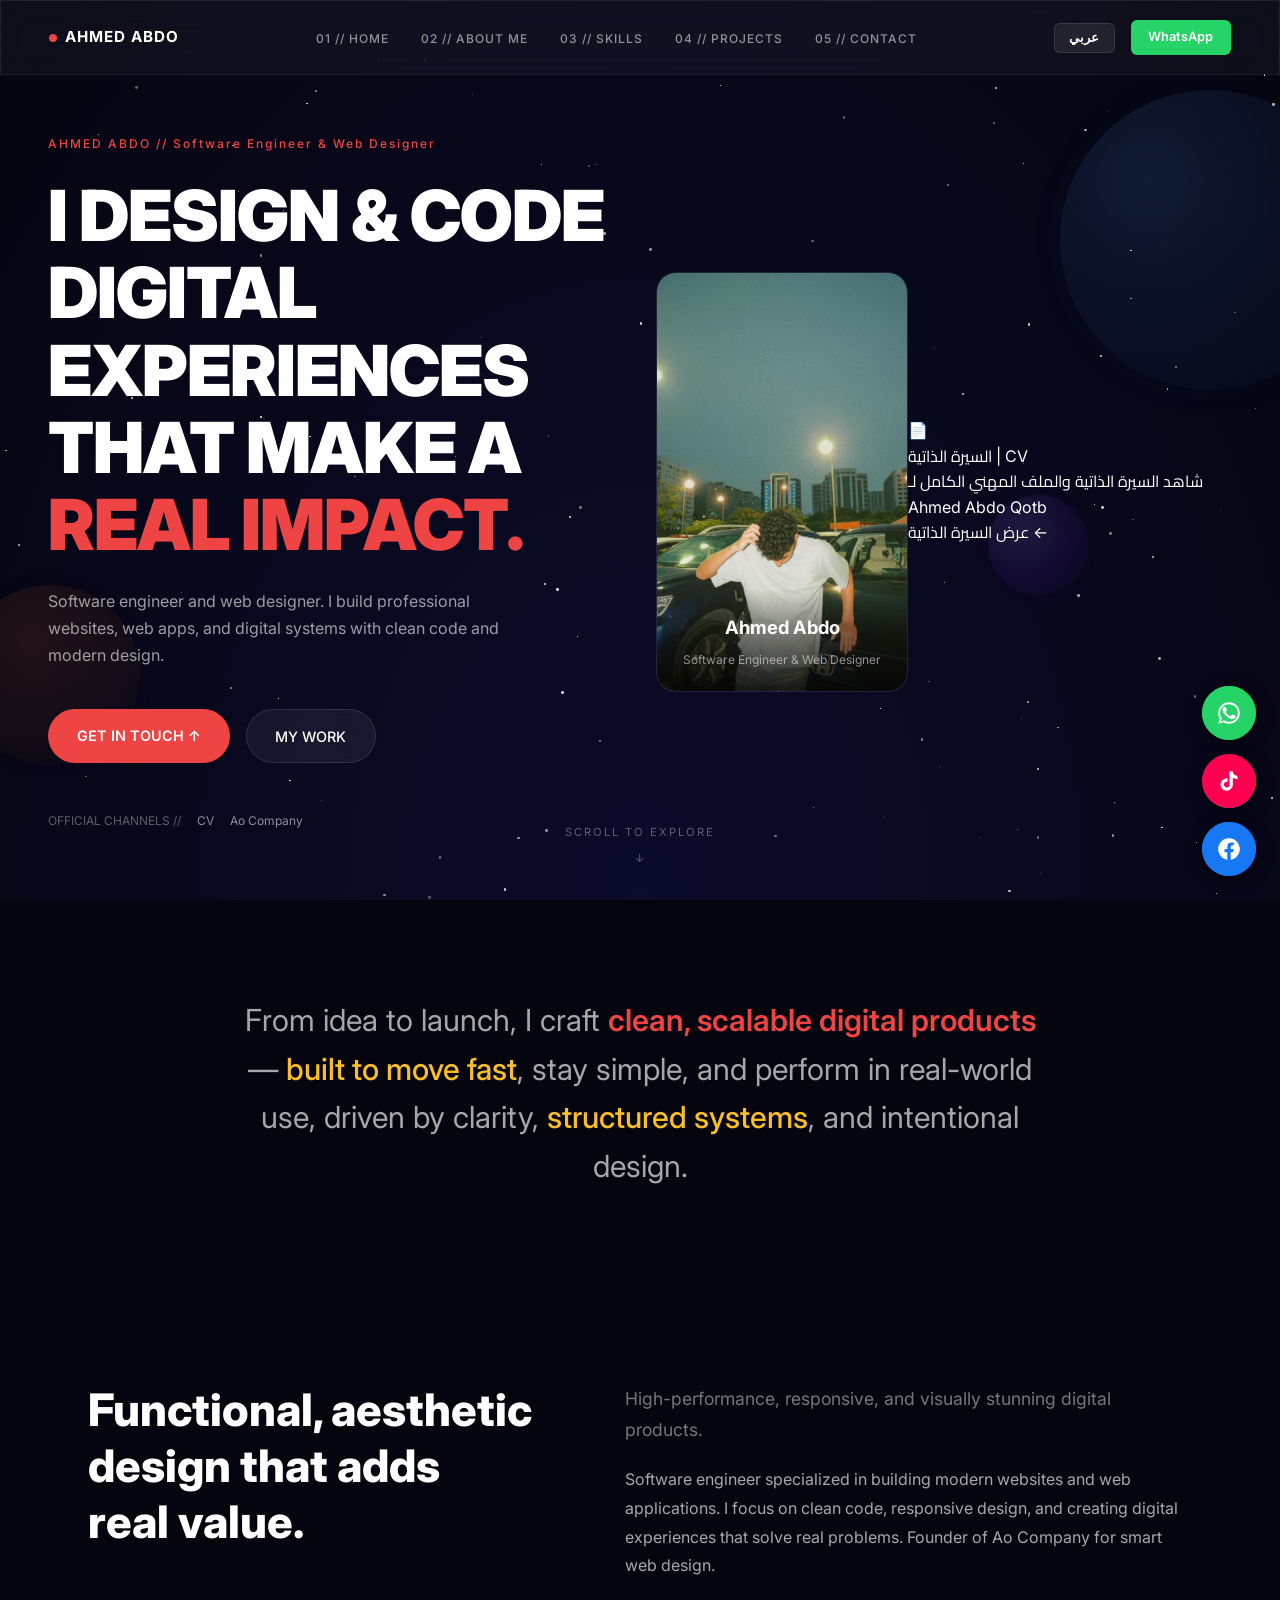
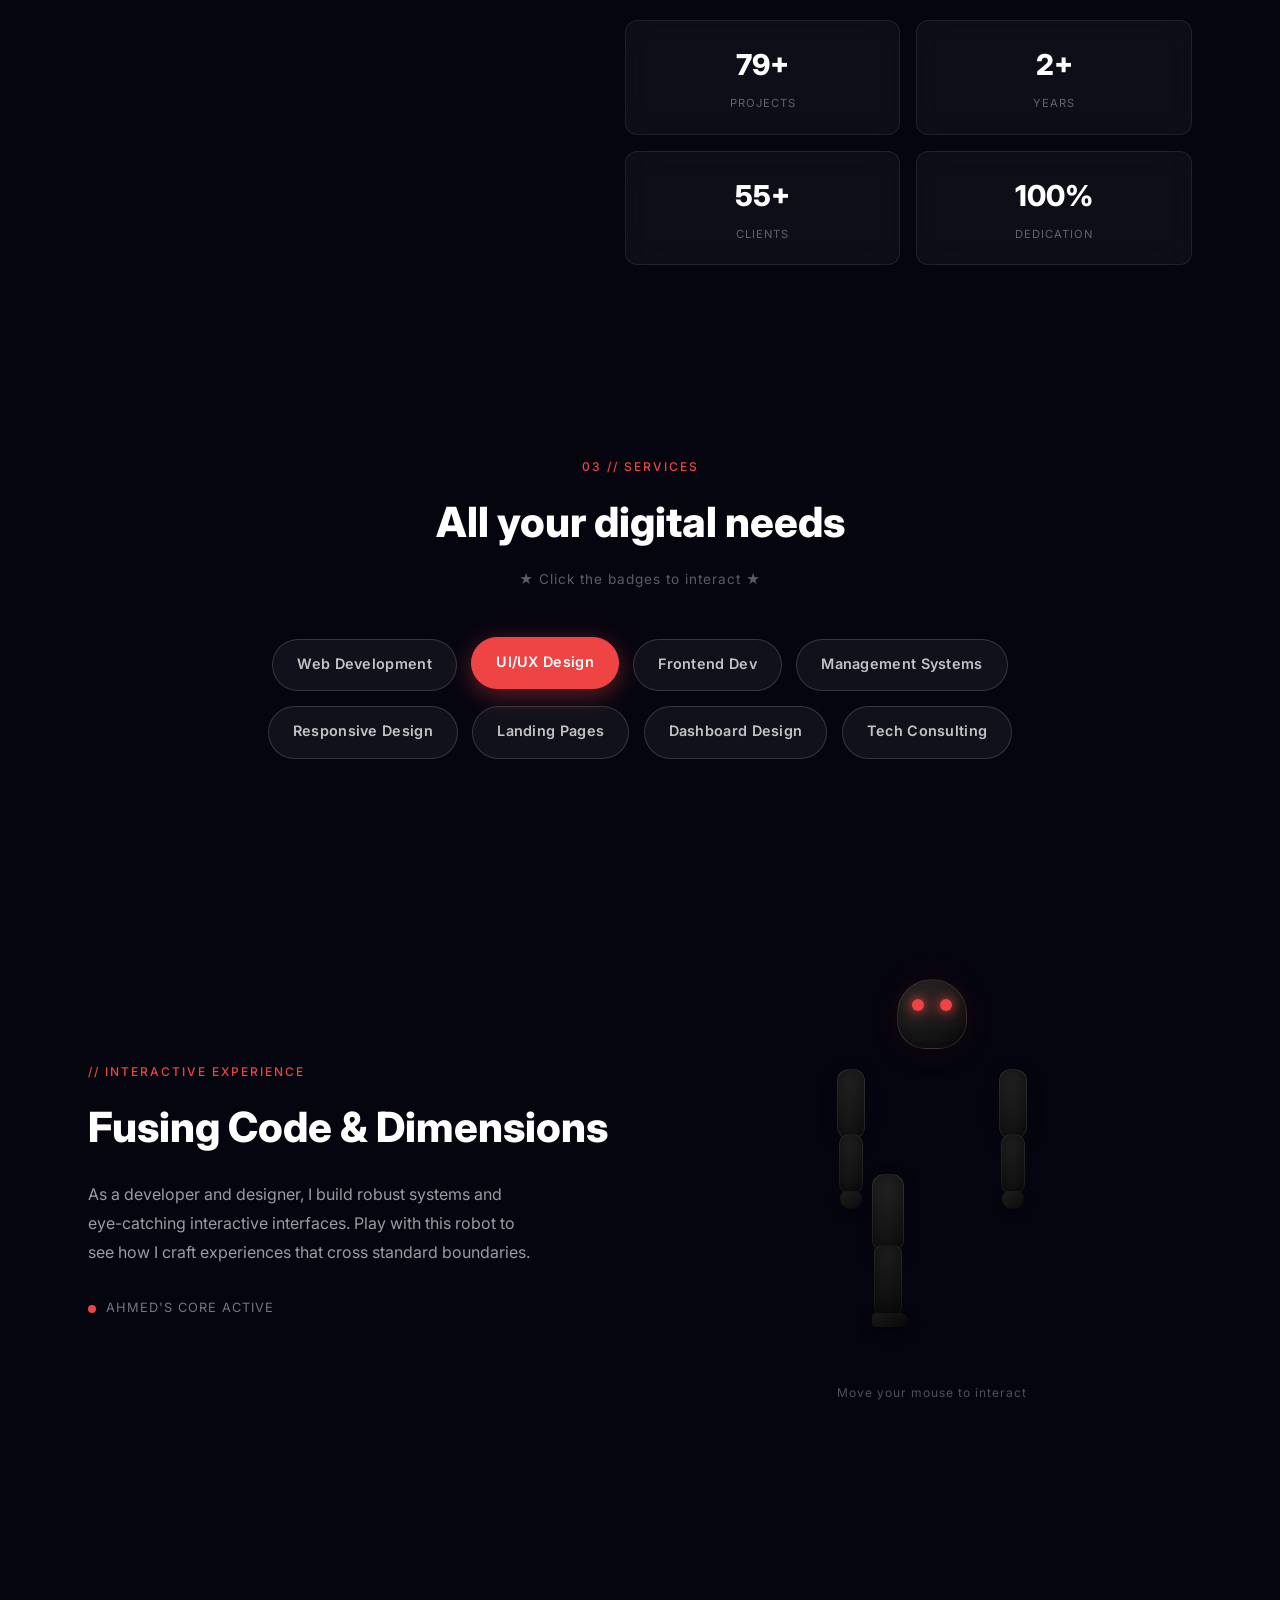
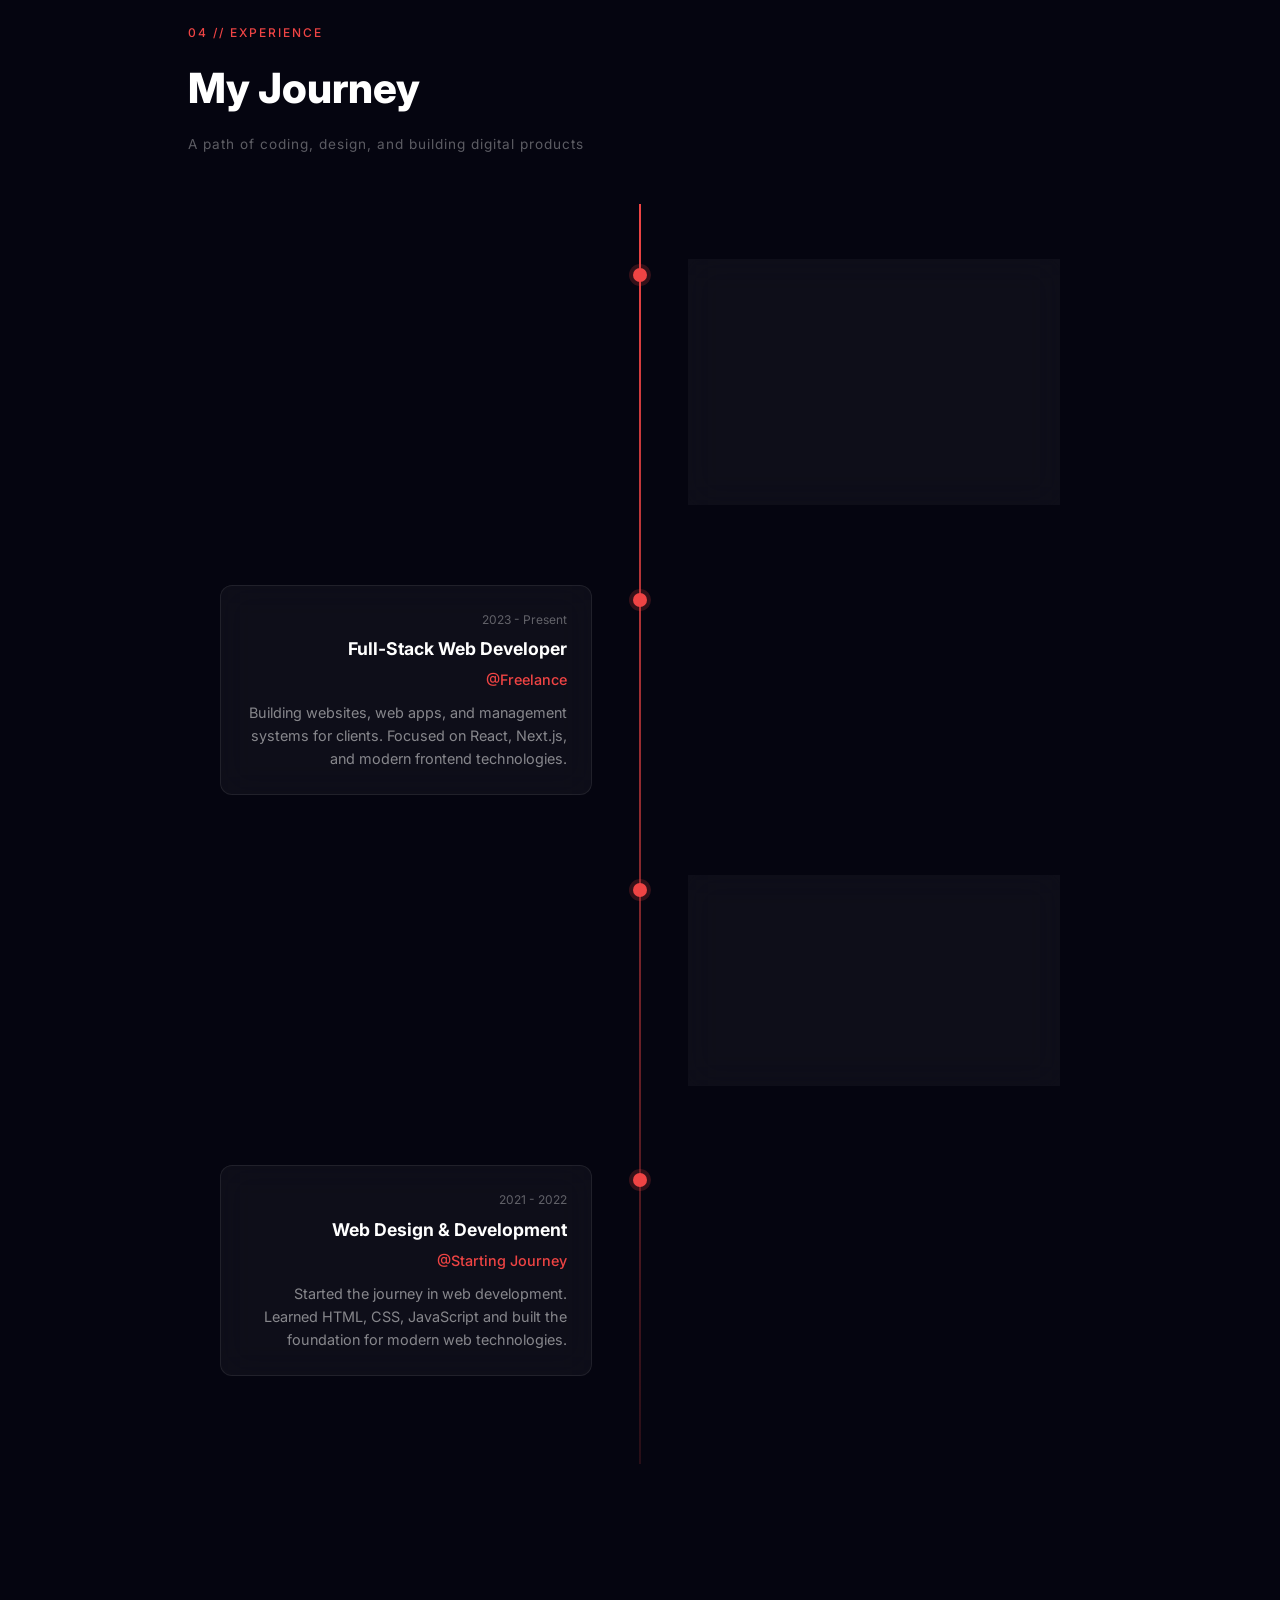
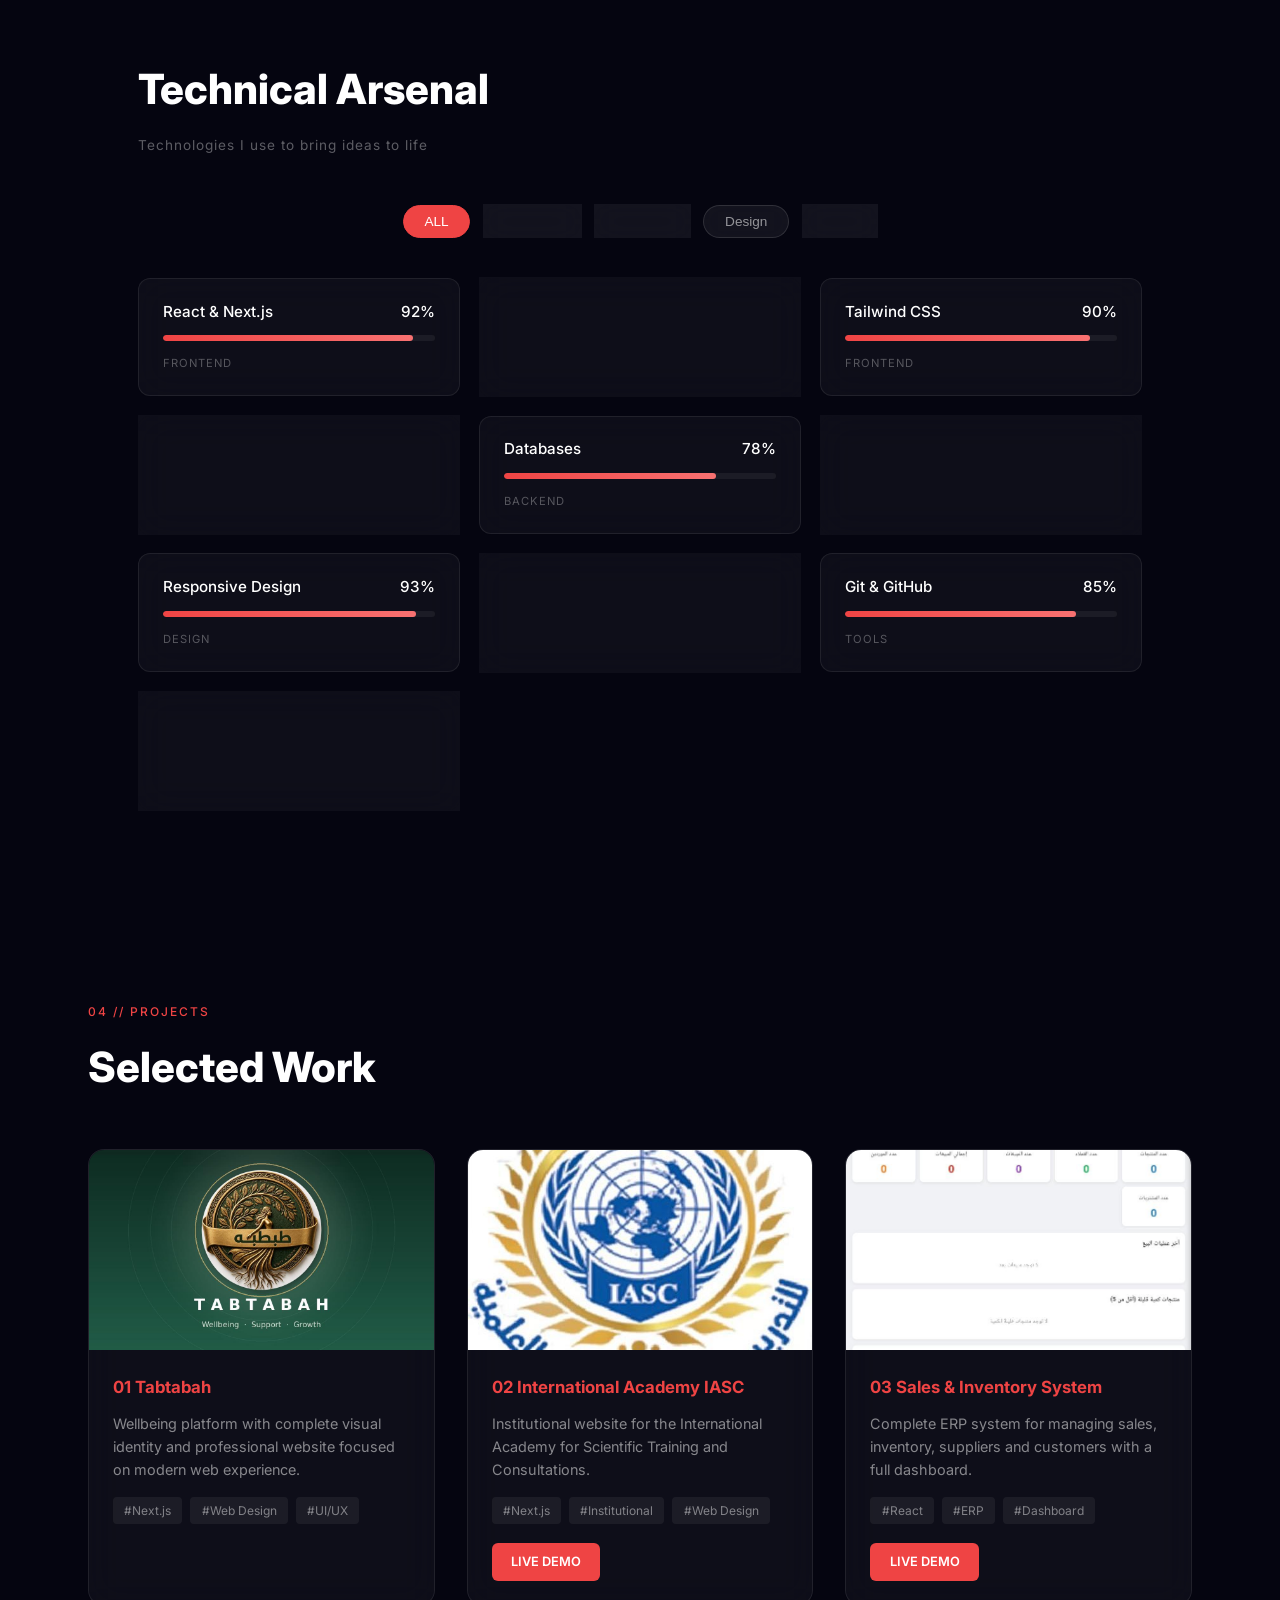
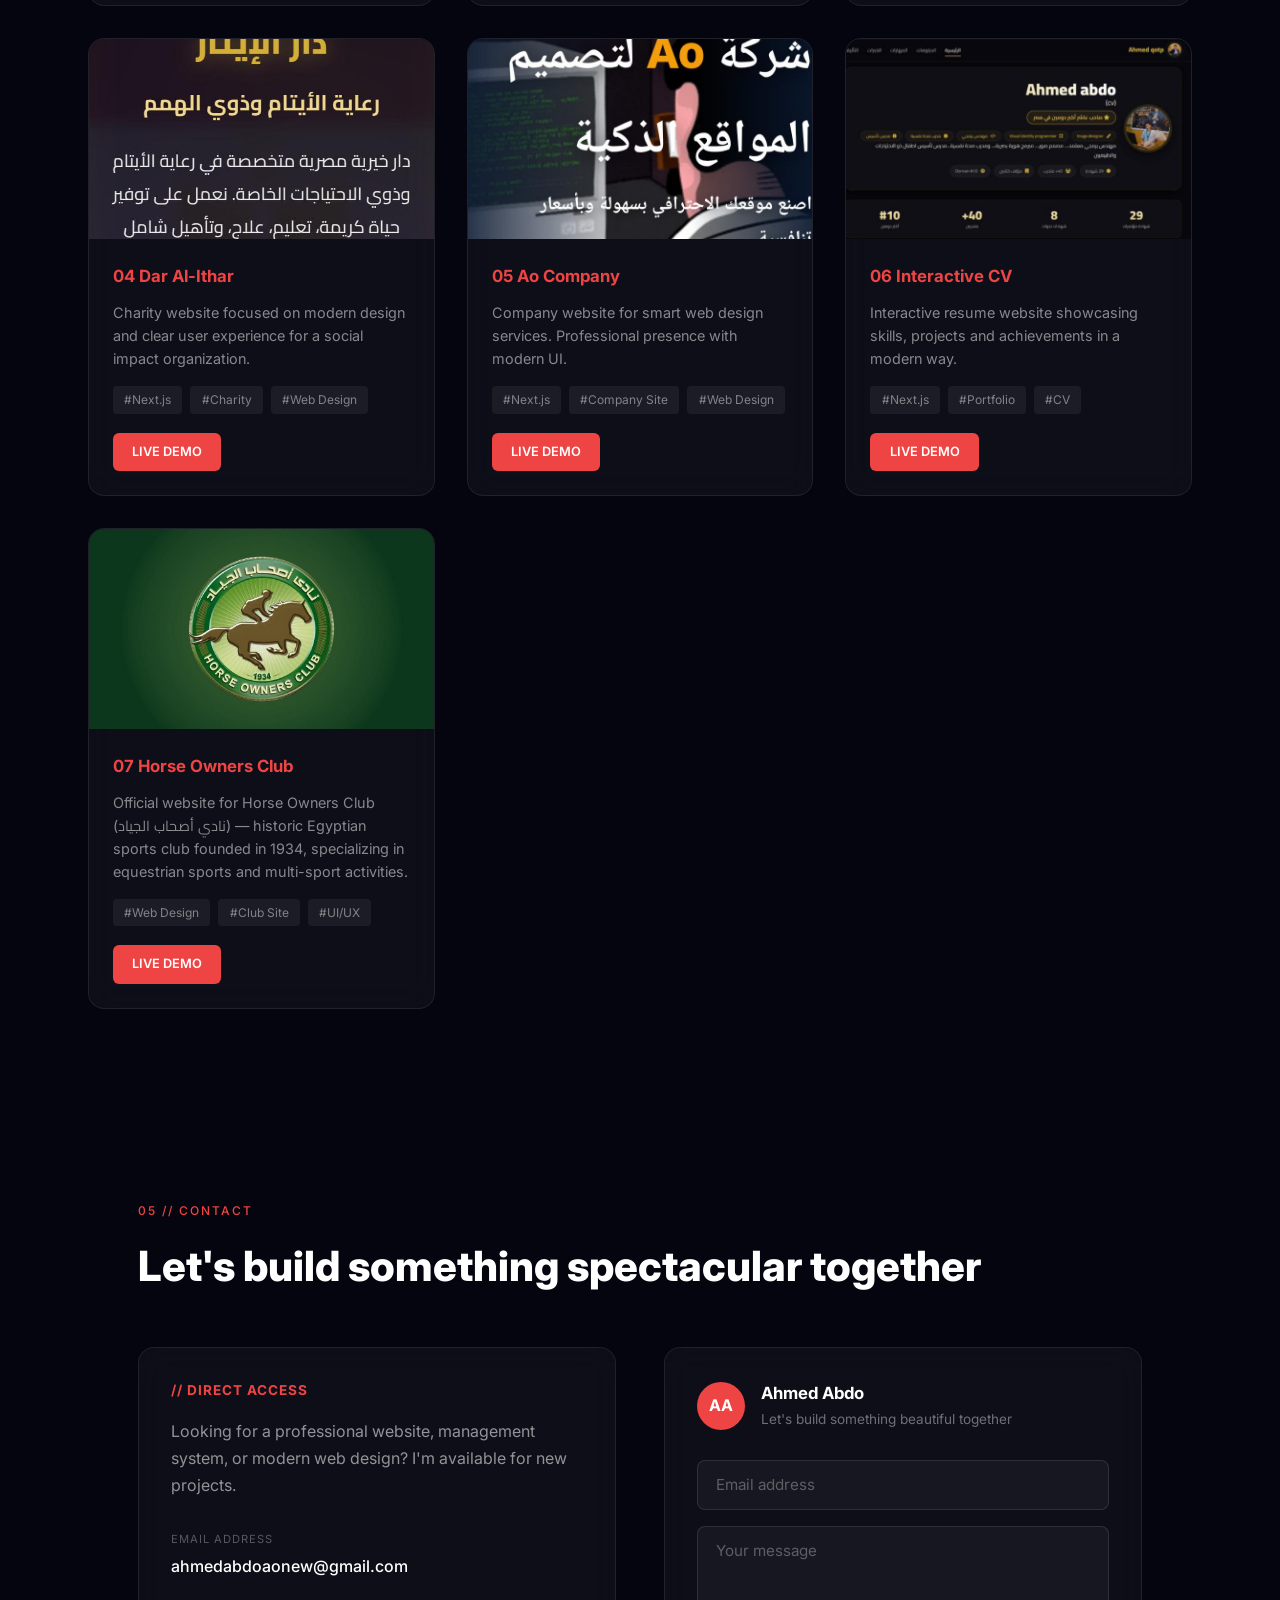
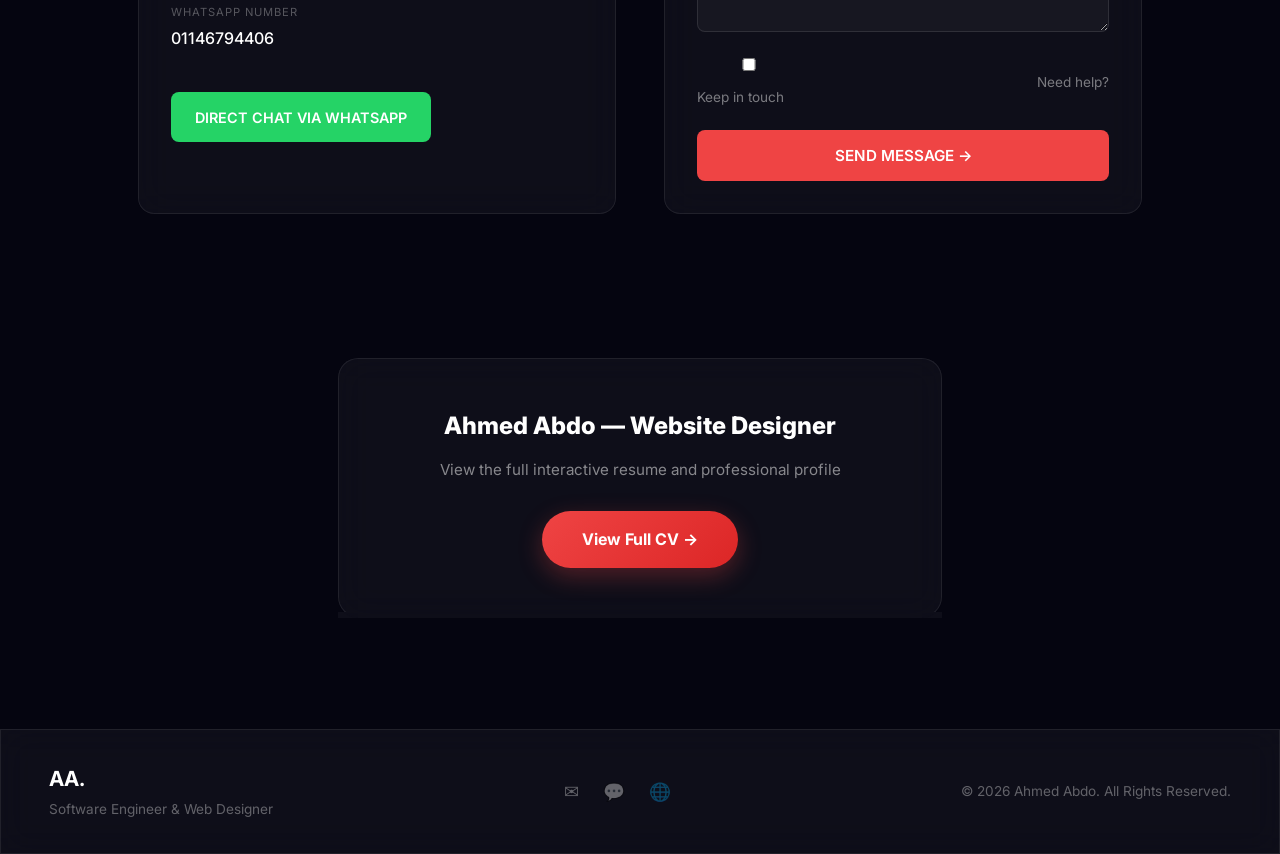
==== commit 33ed9aeb: "Rename index-22.html to index.html" ====
--- a/index.html
+++ b/index.html
@@ -110,6 +110,21 @@
           <span data-i18n="photo-role">Software Engineer & Web Designer</span>
         </div>
       </div>
+
+      <!-- CV BANNER -->
+      <div class="cv-banner">
+        <div class="cv-banner-content">
+          <div class="cv-icon" aria-hidden="true">📄</div>
+          <div class="cv-text">
+            <span class="cv-label">السيرة الذاتية | CV</span>
+            <p>شاهد السيرة الذاتية والملف المهني الكامل لـ Ahmed Abdo Qotb</p>
+          </div>
+          <a href="https://cvahmed.vercel.app/" target="_blank" rel="noopener noreferrer" class="cv-banner-btn" aria-label="عرض السيرة الذاتية CV لأحمد عبده قطب">
+            عرض السيرة الذاتية <span>←</span>
+          </a>
+        </div>
+      </div>
+      <!-- END CV BANNER -->
     </div>
     <div class="scroll-indicator">
       <span data-i18n="scroll">SCROLL TO EXPLORE</span>
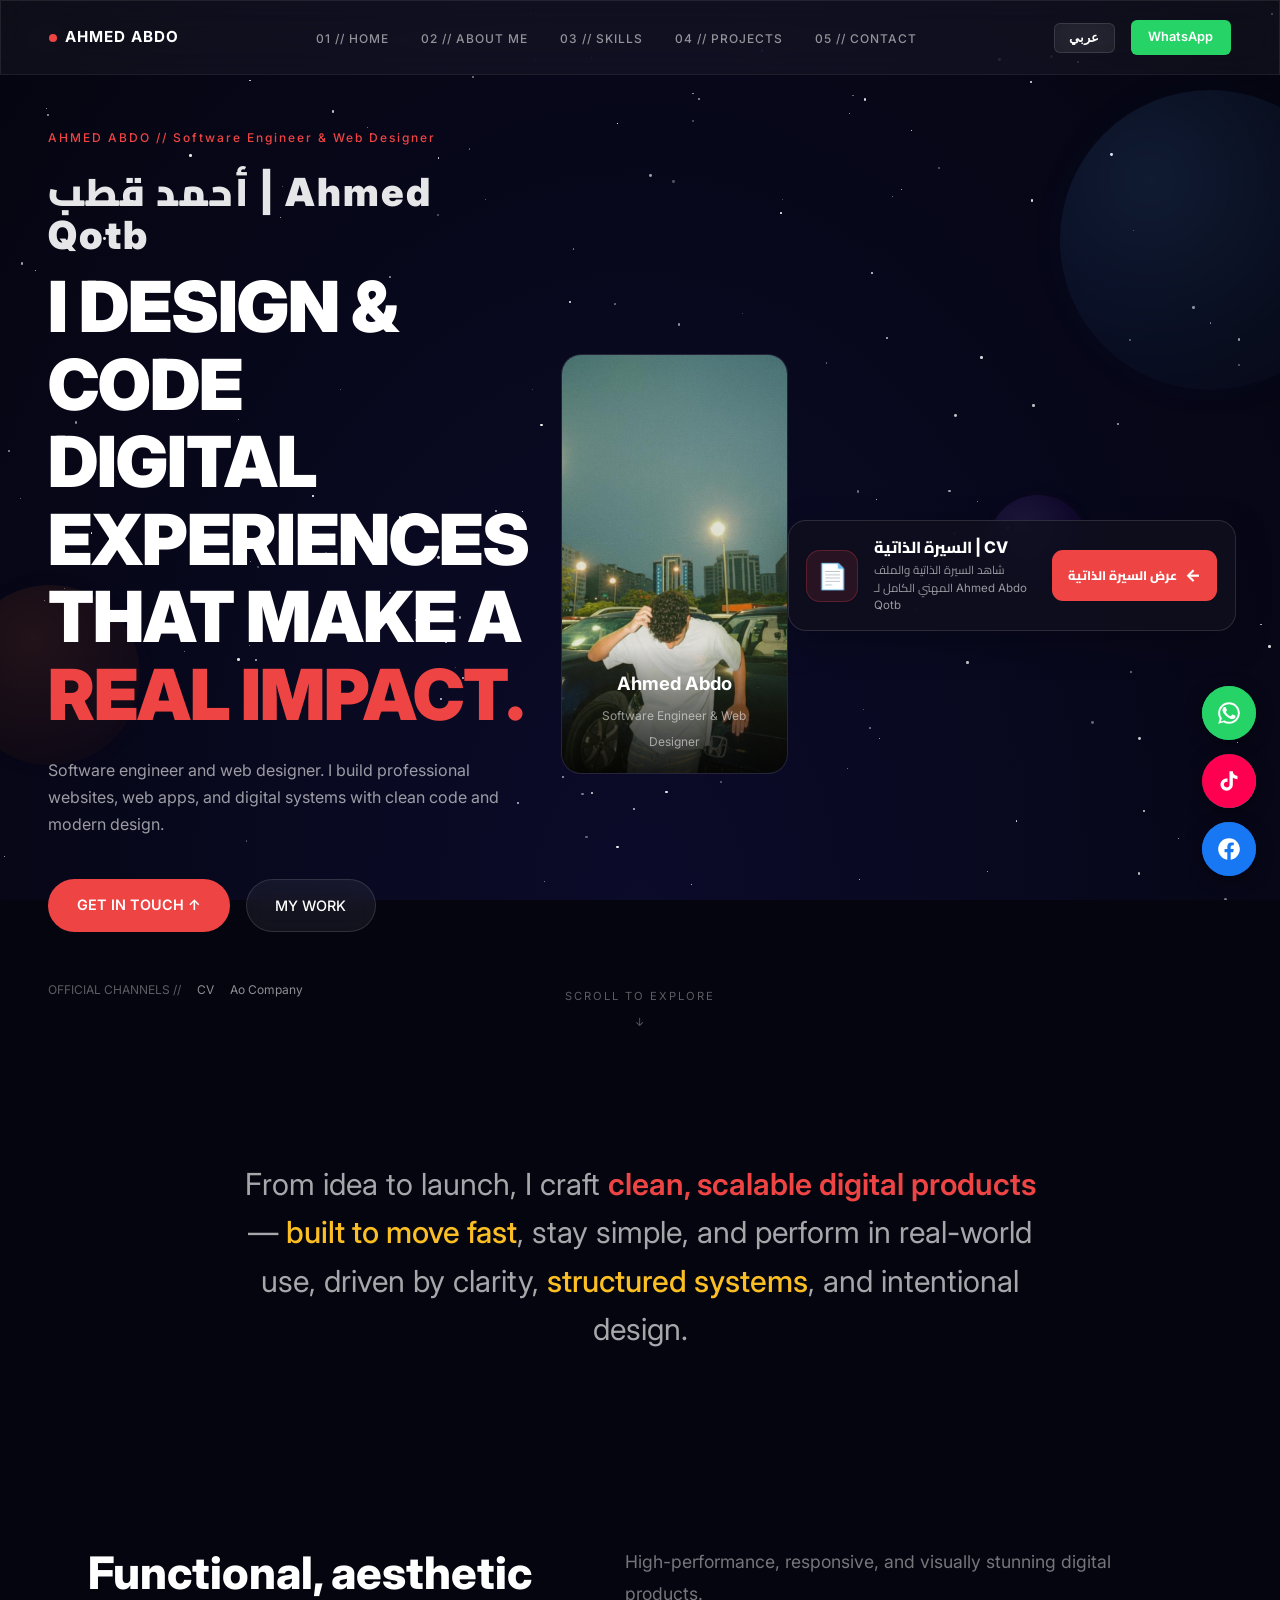
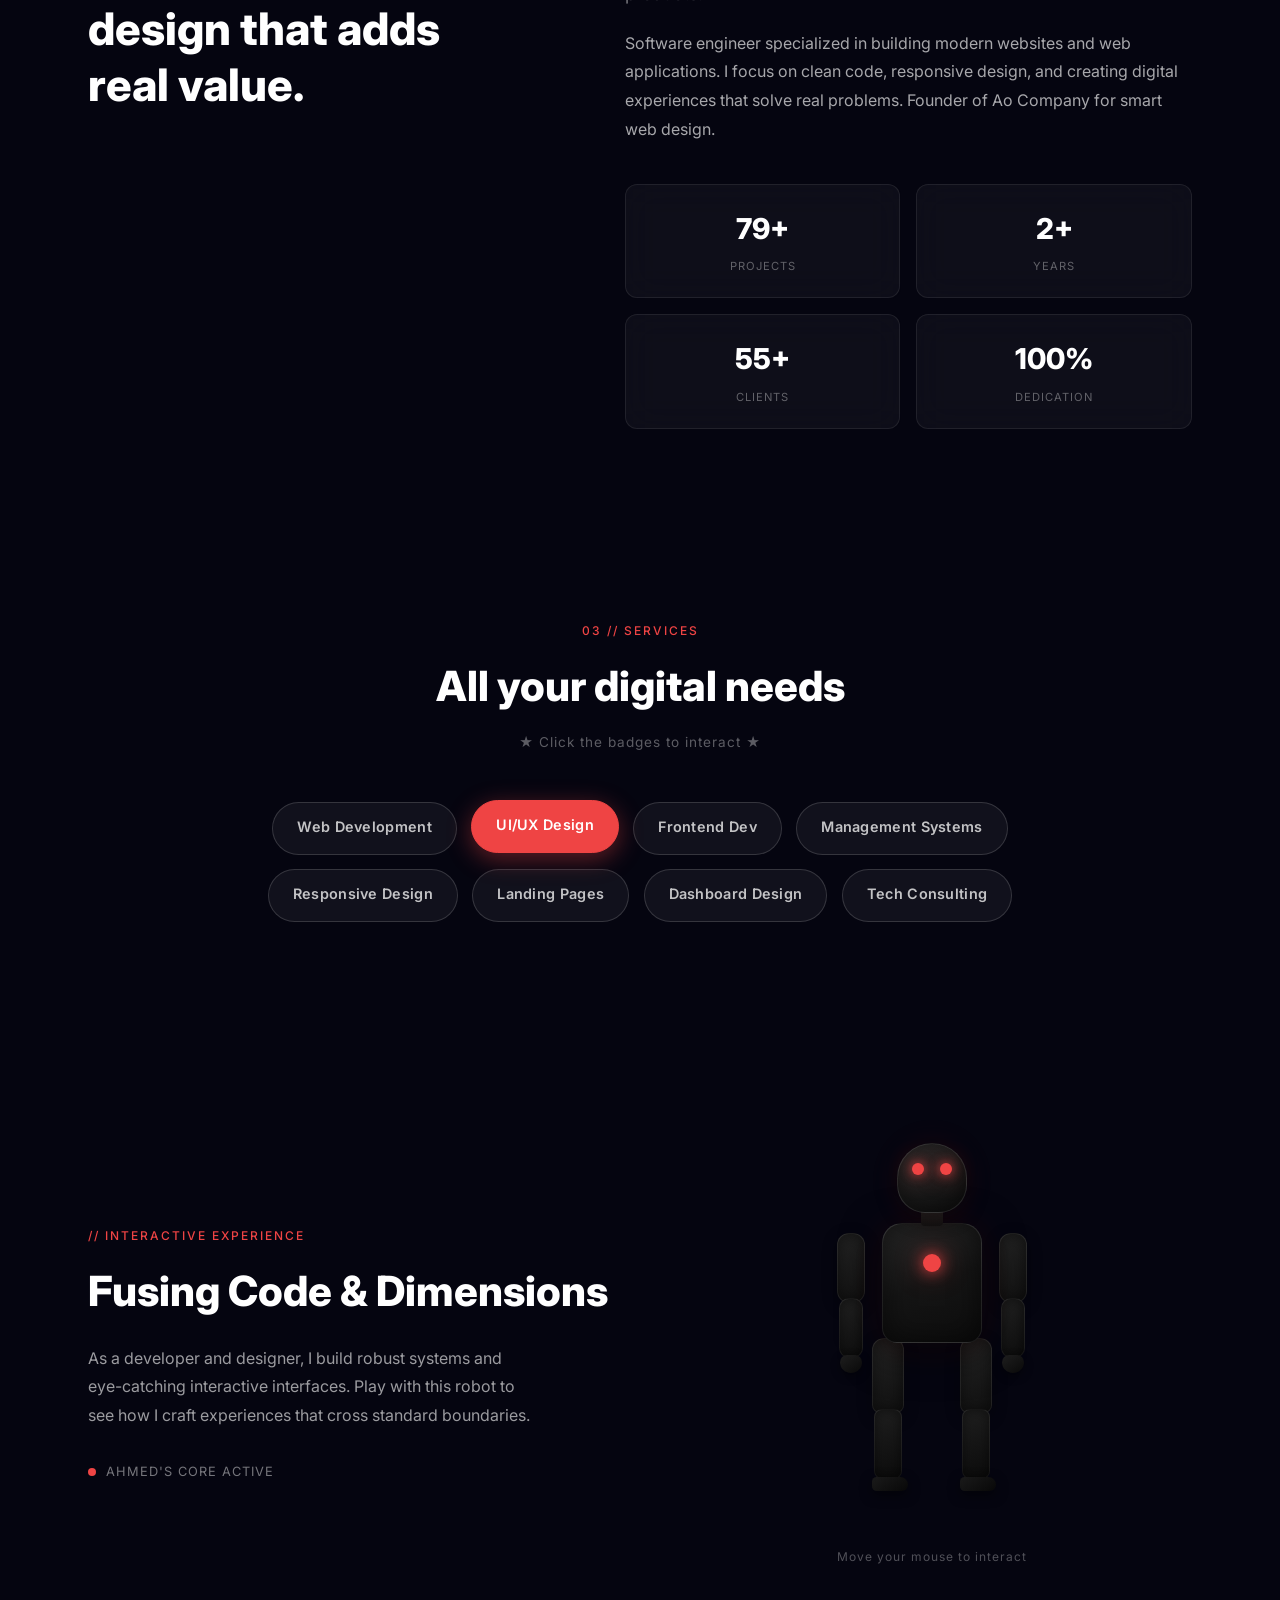
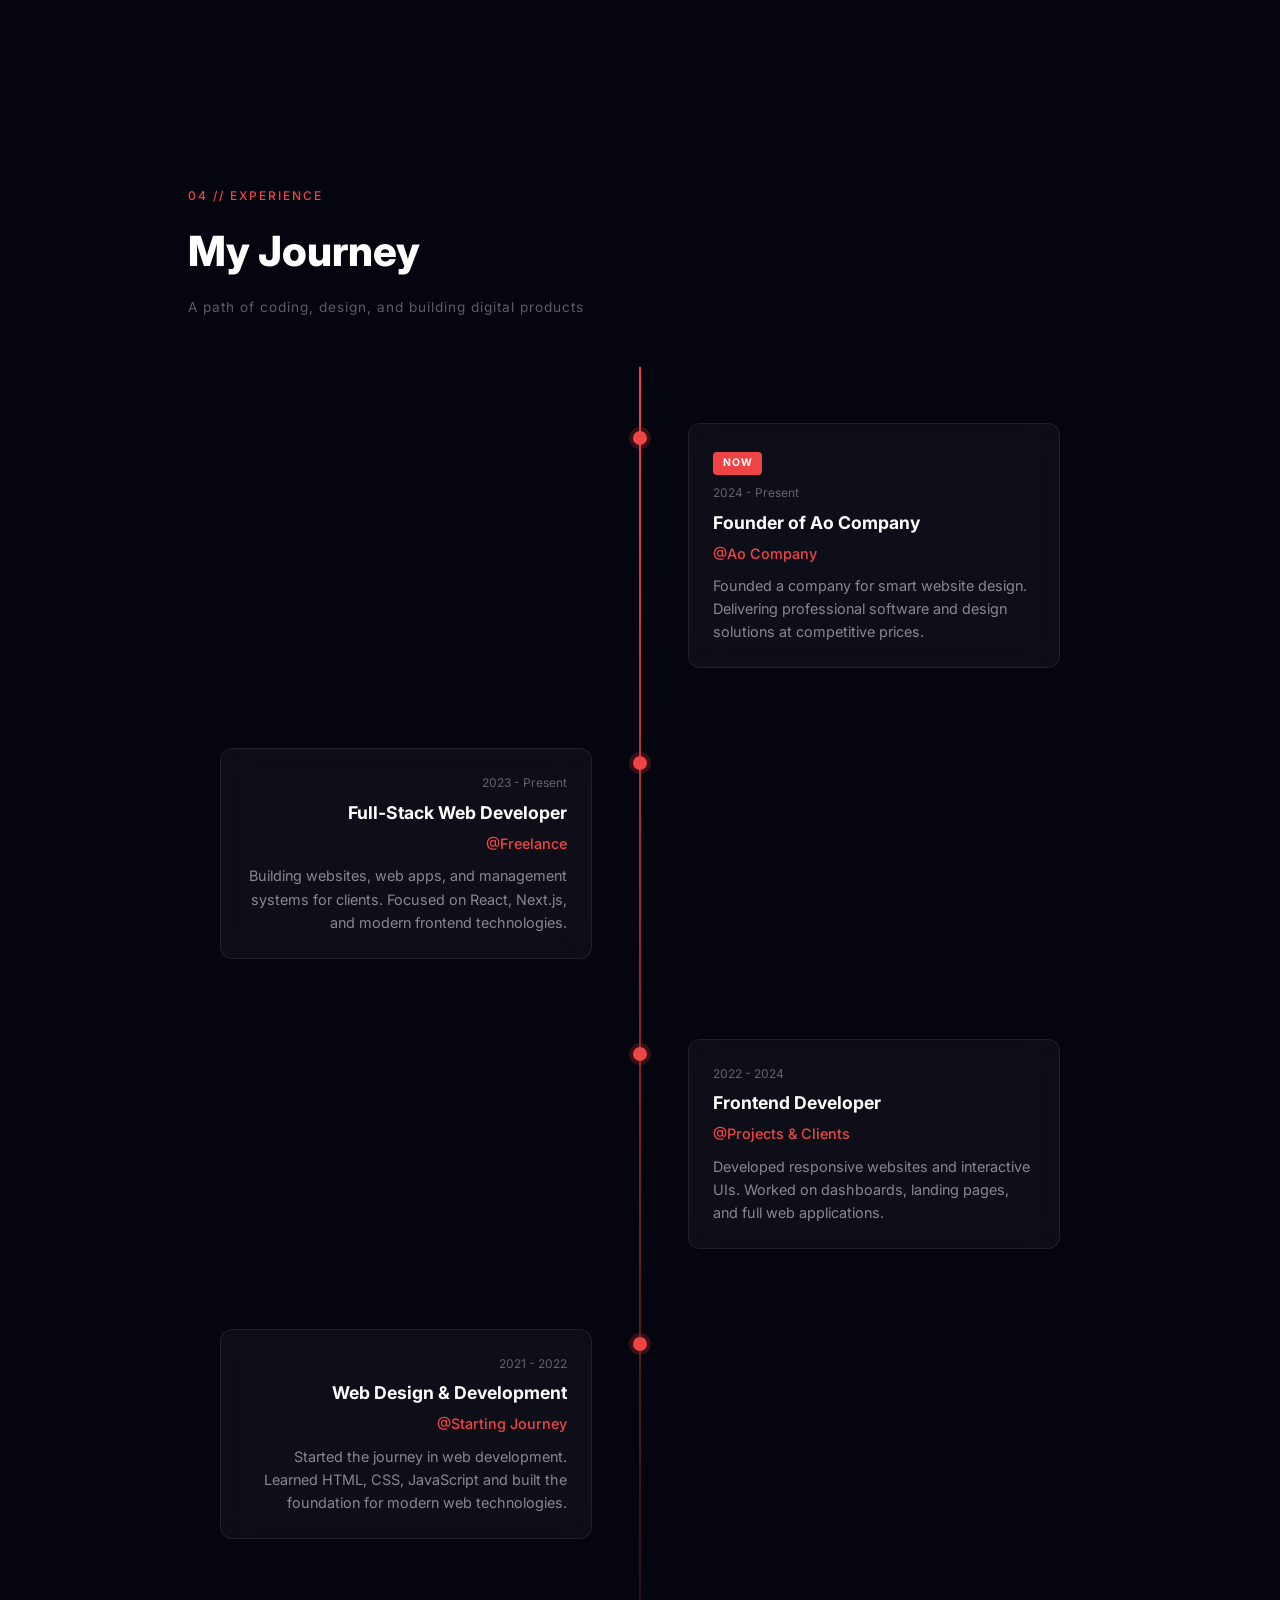
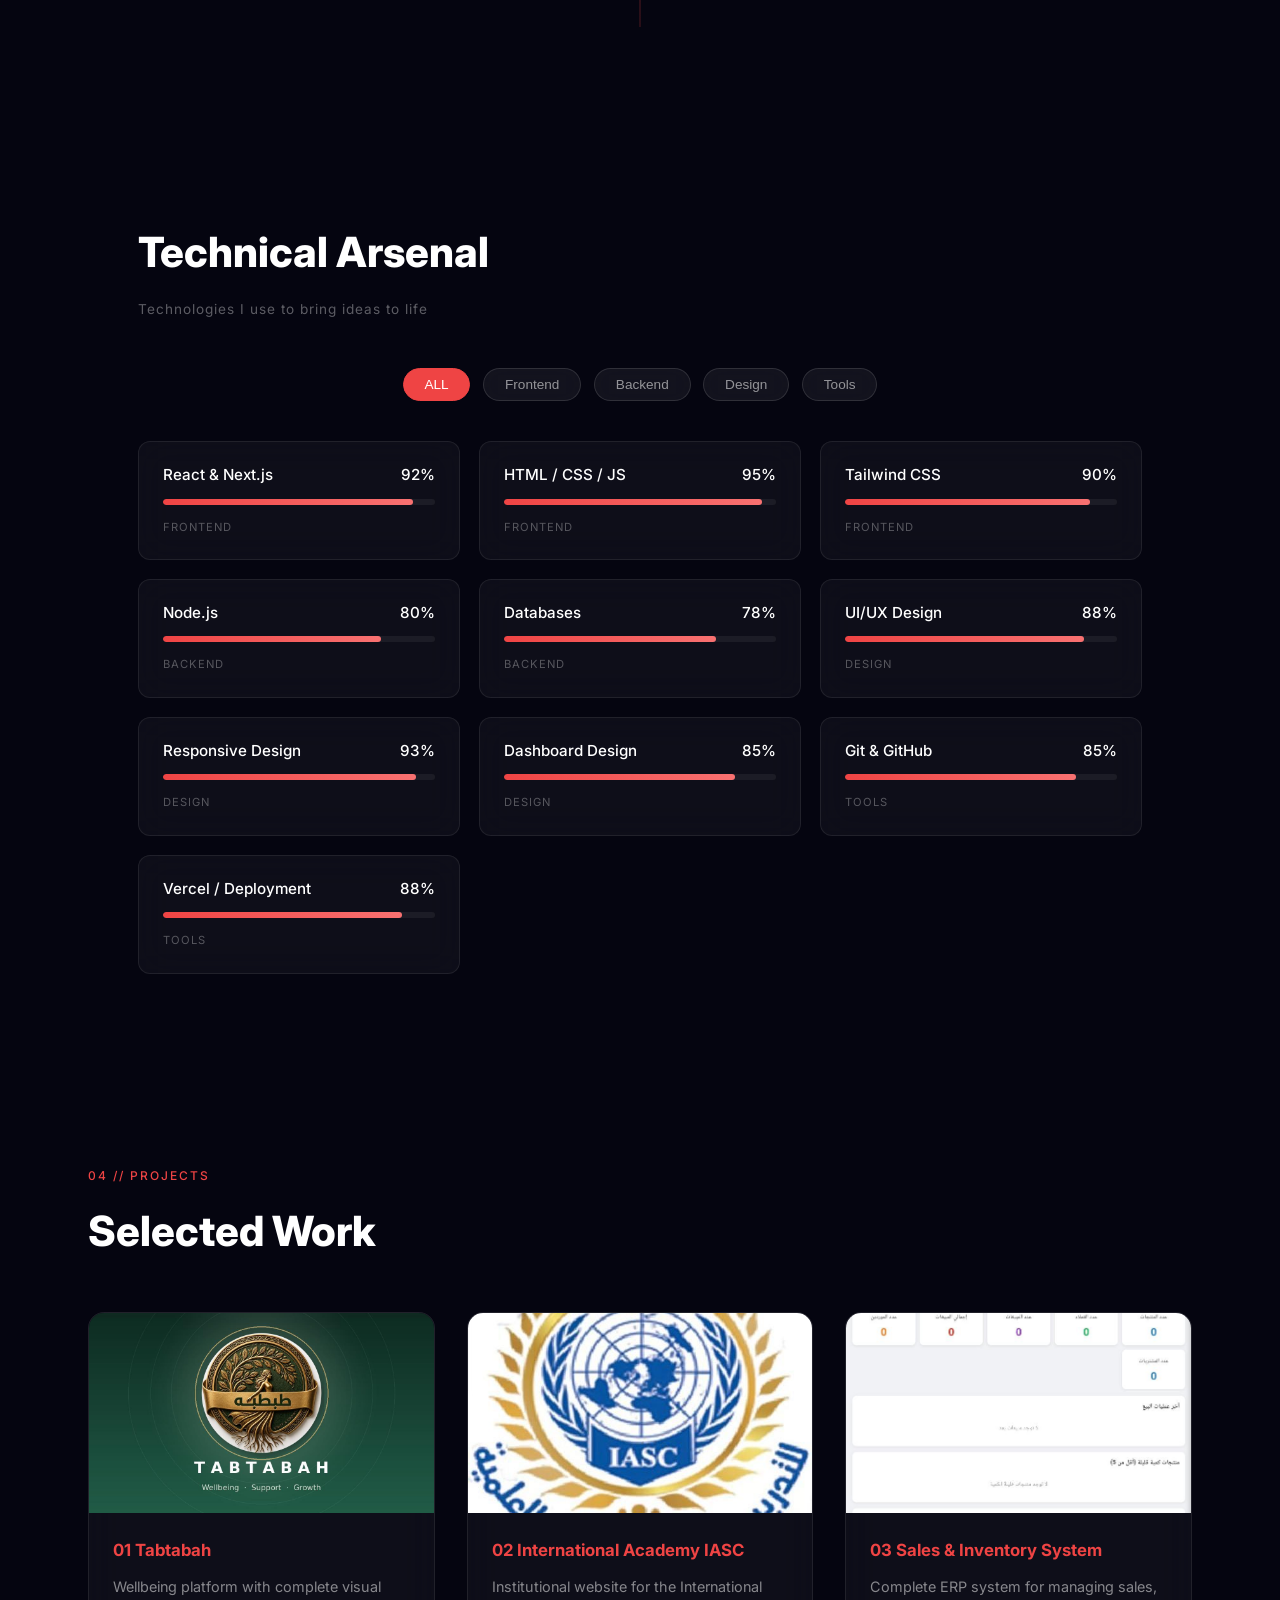
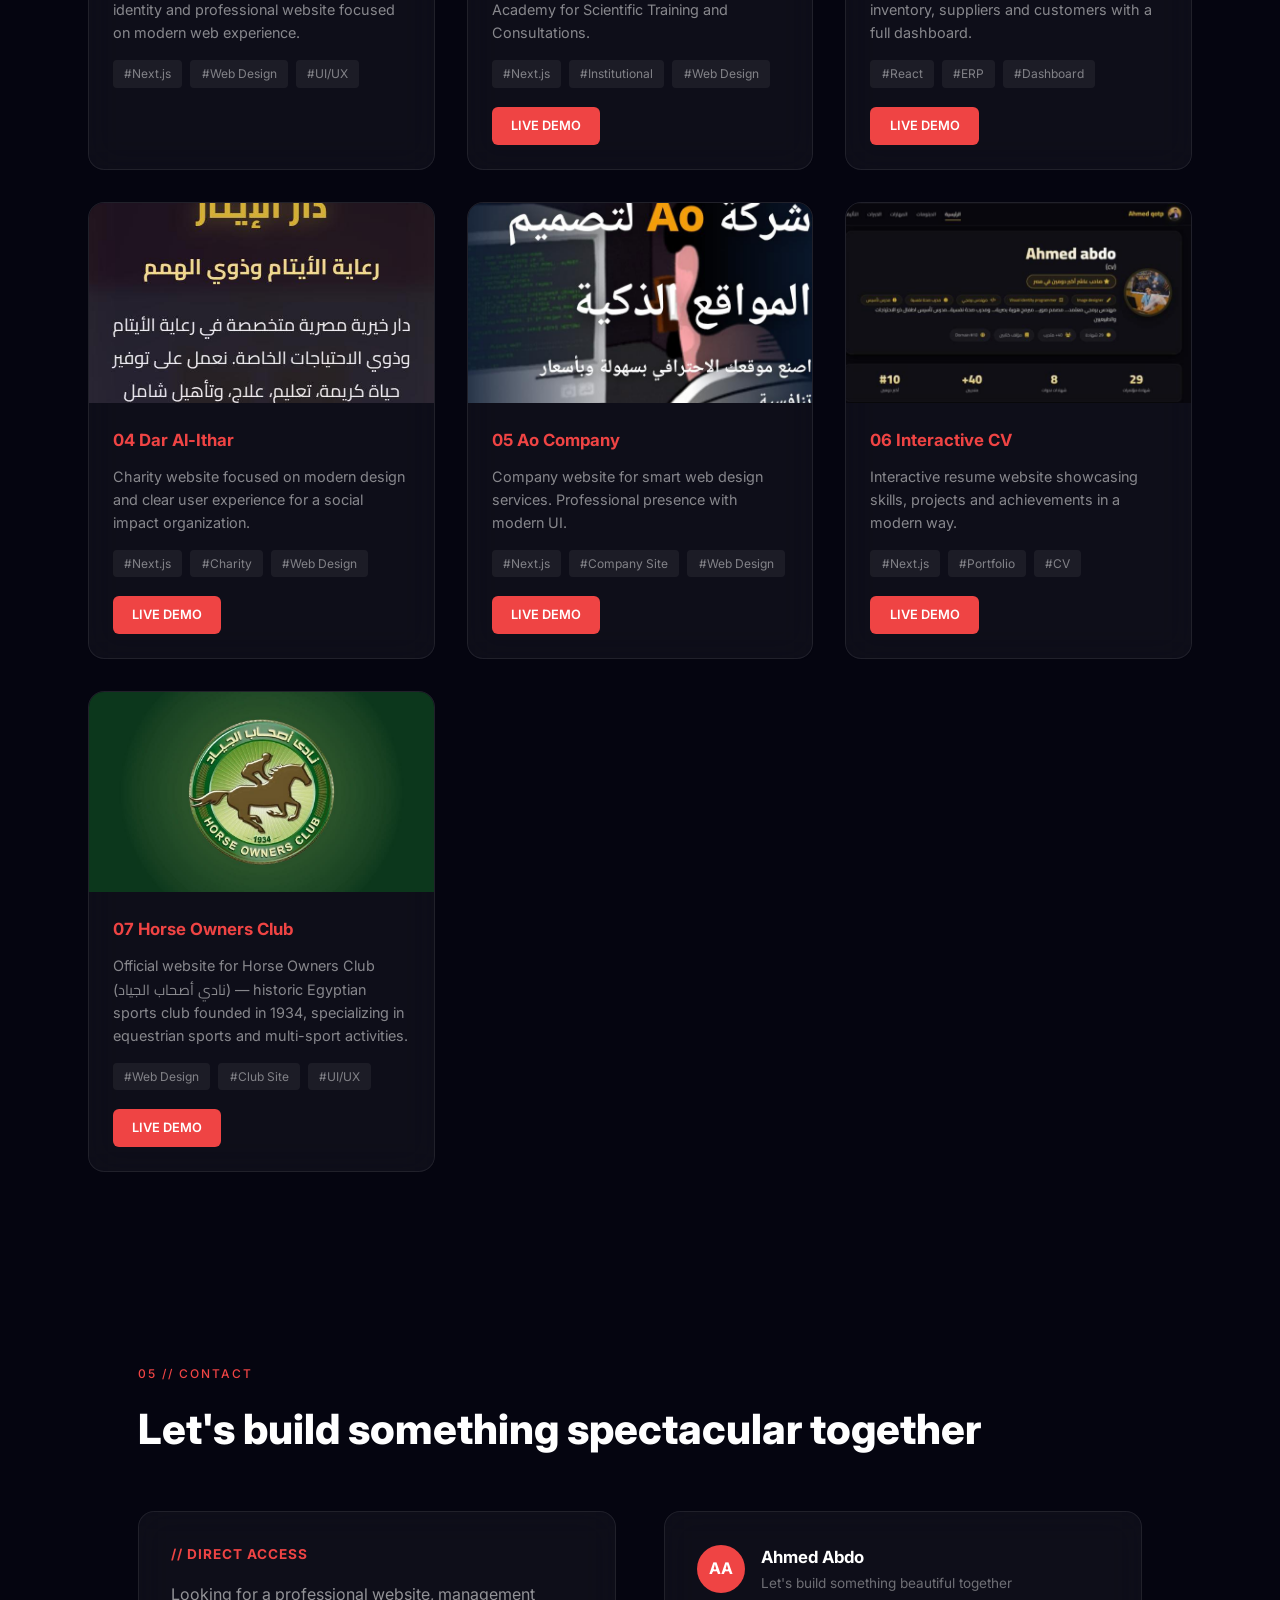
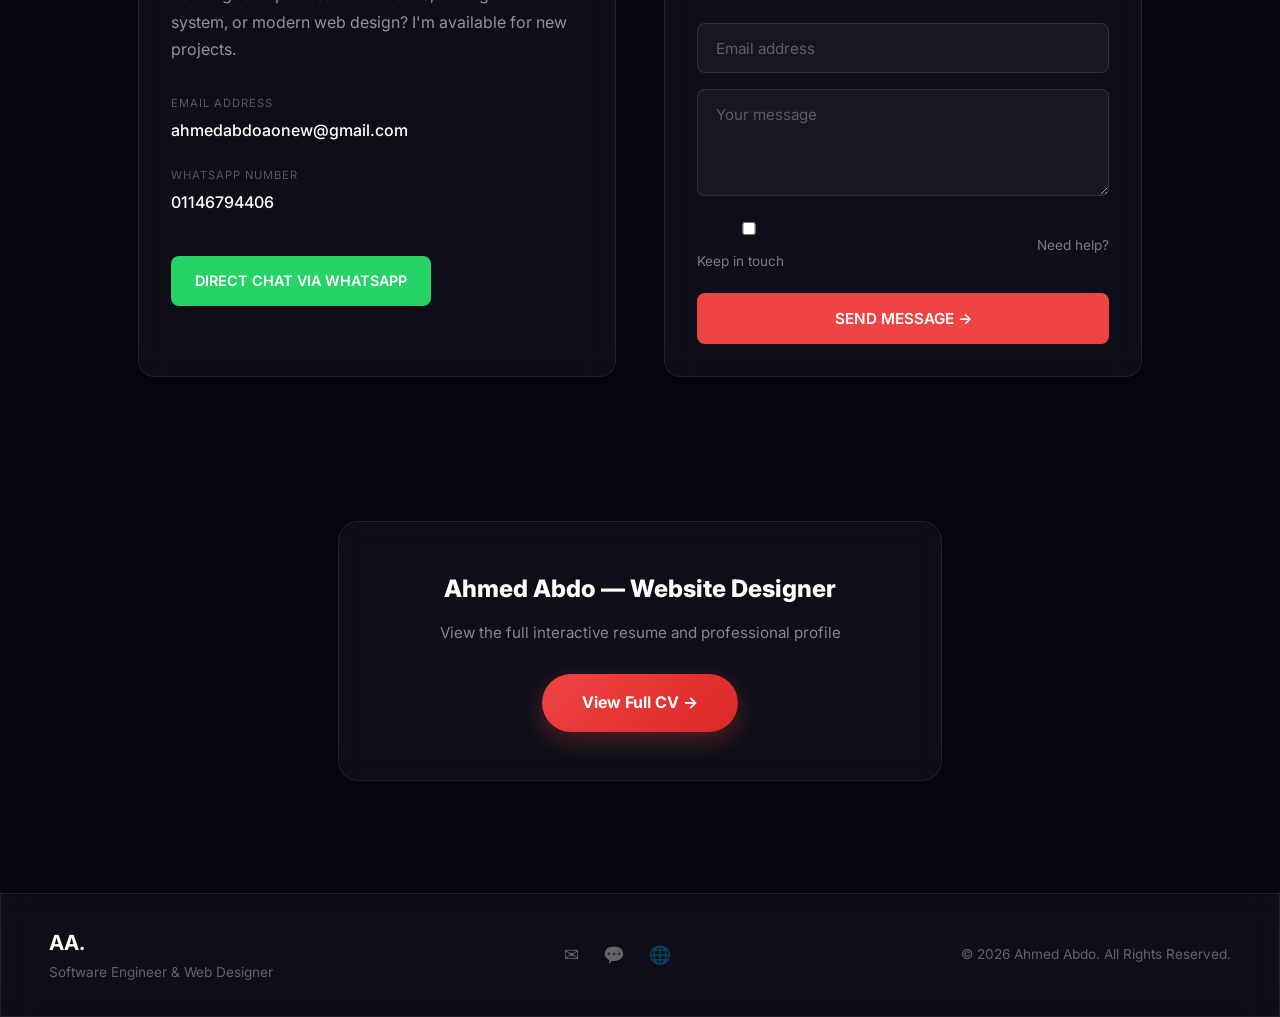
==== commit 3c92dc1e: "Add files via upload" ====
--- a/index.html
+++ b/index.html
@@ -1,53 +1,135 @@
 <!DOCTYPE html>
-<html lang="en" dir="ltr">
+<html lang="ar" dir="ltr">
 <head>
   <meta charset="UTF-8">
   <meta name="viewport" content="width=device-width, initial-scale=1.0">
-  <title>Ahmed Abdo (Ahmed Qotb) | Software Engineer & Web Designer</title>
-  <meta name="description" content="Ahmed Abdo (Ahmed Qotb) — Software engineer and web designer. I build professional websites, web apps, and digital systems with clean code and modern design.">
-  <meta name="keywords" content="Ahmed Abdo, احمد عبده, Ahmed Qotb, احمد قطب, ahmed qotp, Software Engineer, Web Designer, Ao Company, Web Development Egypt">
-  <meta name="author" content="Ahmed Abdo">
-  <meta name="robots" content="index, follow">
+  
+  <!-- Primary SEO -->
+  <title>أحمد قطب | Ahmed Qotb — مصمم ومطور مواقع | Software Engineer & Web Designer</title>
+  <meta name="description" content="أحمد قطب (Ahmed Qotb / أحمد عبدو) — مهندس برمجيات ومصمم مواقع في مصر. مؤسس Ao Company. أبني مواقع ويب وتطبيقات وأنظمة إدارة باحترافية عالية.">
+  <meta name="keywords" content="أحمد قطب, Ahmed Qotb, أحمد عبدو, Ahmed Abdo, ahmed qotp, مصمم مواقع, مطور ويب, Software Engineer Egypt, Web Designer Egypt, Ao Company, تطوير مواقع مصر">
+  <meta name="author" content="Ahmed Qotb">
+  <meta name="robots" content="index, follow, max-image-preview:large, max-snippet:-1, max-video-preview:-1">
   <link rel="canonical" href="https://ahmed-qotp.vercel.app/">
 
-  <!-- Structured Data (Google Rich Results) -->
+  <!-- Favicon -->
+  <link rel="icon" href="/ao-logo.jpg" type="image/jpeg">
+  <link rel="apple-touch-icon" href="/ao-logo.jpg">
+
+  <!-- Open Graph / Facebook / WhatsApp / LinkedIn -->
+  <meta property="og:type" content="profile">
+  <meta property="og:url" content="https://ahmed-qotp.vercel.app/">
+  <meta property="og:title" content="أحمد قطب | Ahmed Qotb — مصمم ومطور مواقع">
+  <meta property="og:description" content="أحمد قطب (Ahmed Qotb) — مهندس برمجيات ومصمم مواقع. مؤسس Ao Company. أبني مواقع وتطبيقات وأنظمة احترافية.">
+  <meta property="og:image" content="https://ahmed-qotp.vercel.app/og-image.jpg">
+  <meta property="og:image:secure_url" content="https://ahmed-qotp.vercel.app/og-image.jpg">
+  <meta property="og:image:type" content="image/jpeg">
+  <meta property="og:image:width" content="1200">
+  <meta property="og:image:height" content="630">
+  <meta property="og:image:alt" content="AO Company - أحمد قطب | Ahmed Qotb Software Engineer & Web Designer">
+  <meta property="og:locale" content="ar_EG">
+  <meta property="og:locale:alternate" content="en_US">
+  <meta property="og:site_name" content="Ahmed Qotb | أحمد قطب">
+  <meta property="profile:first_name" content="Ahmed">
+  <meta property="profile:last_name" content="Qotb">
+  <meta property="profile:username" content="ahmedqotp">
+
+  <!-- Twitter Card -->
+  <meta name="twitter:card" content="summary_large_image">
+  <meta name="twitter:url" content="https://ahmed-qotp.vercel.app/">
+  <meta name="twitter:title" content="أحمد قطب | Ahmed Qotb — مصمم ومطور مواقع">
+  <meta name="twitter:description" content="أحمد قطب (Ahmed Qotb) — مهندس برمجيات ومصمم مواقع. مؤسس Ao Company.">
+  <meta name="twitter:image" content="https://ahmed-qotp.vercel.app/og-image.jpg">
+  <meta name="twitter:image:alt" content="AO Company - أحمد قطب | Ahmed Qotb">
+
+  <!-- Structured Data: Person (helps Google + AI) -->
   <script type="application/ld+json">
   {
     "@context": "https://schema.org",
     "@type": "Person",
-    "name": "Ahmed Abdo",
-    "alternateName": ["Ahmed Qotb", "احمد عبده", "احمد قطب", "ahmed qotp"],
+    "name": "Ahmed Qotb",
+    "alternateName": ["أحمد قطب", "Ahmed Abdo", "أحمد عبدو", "ahmed qotp", "Ahmed Qotp"],
     "url": "https://ahmed-qotp.vercel.app/",
-    "image": "https://ahmed-qotp.vercel.app/profile.jpg",
+    "image": {
+      "@type": "ImageObject",
+      "url": "https://ahmed-qotp.vercel.app/profile.jpg",
+      "width": 836,
+      "height": 1119
+    },
     "jobTitle": "Software Engineer & Web Designer",
-    "email": "mailto:ahmedabdoaonew@gmail.com",
+    "description": "Software engineer and web designer based in Egypt. Founder of Ao Company. Specializes in building professional websites, web apps, and management systems.",
+    "email": "ahmedabdoaonew@gmail.com",
+    "telephone": "+201146794406",
+    "address": {
+      "@type": "PostalAddress",
+      "addressCountry": "EG"
+    },
+    "nationality": "Egyptian",
+    "worksFor": {
+      "@type": "Organization",
+      "name": "Ao Company",
+      "url": "https://aocompany.vercel.app/"
+    },
     "sameAs": [
       "https://www.facebook.com/share/19Vf5V71cm/",
       "https://www.tiktok.com/@ahmed_abdo_aoskar",
       "https://wa.me/201146794406",
       "https://cvahmed.vercel.app/",
+      "https://aocompany.vercel.app/",
+      "https://www.instagram.com/qotp.ahmed"
+    ],
+    "knowsAbout": ["Web Development", "UI/UX Design", "React", "Next.js", "Frontend Development", "Website Design", "ERP Systems"]
+  }
+  </script>
+
+  <!-- Structured Data: WebSite -->
+  <script type="application/ld+json">
+  {
+    "@context": "https://schema.org",
+    "@type": "WebSite",
+    "name": "Ahmed Qotb Portfolio",
+    "alternateName": "أحمد قطب",
+    "url": "https://ahmed-qotp.vercel.app/",
+    "description": "Official portfolio of Ahmed Qotb (أحمد قطب) — Software Engineer & Web Designer",
+    "publisher": {
+      "@type": "Person",
+      "name": "Ahmed Qotb"
+    },
+    "inLanguage": ["ar", "en"]
+  }
+  </script>
+
+  <!-- Structured Data: Professional Service -->
+  <script type="application/ld+json">
+  {
+    "@context": "https://schema.org",
+    "@type": "ProfessionalService",
+    "name": "Ao Company - Ahmed Qotb",
+    "image": "https://ahmed-qotp.vercel.app/og-image.jpg",
+    "logo": "https://ahmed-qotp.vercel.app/ao-logo.jpg",
+    "url": "https://ahmed-qotp.vercel.app/",
+    "telephone": "+201146794406",
+    "email": "ahmedabdoaonew@gmail.com",
+    "address": {
+      "@type": "PostalAddress",
+      "addressCountry": "EG"
+    },
+    "geo": {
+      "@type": "GeoCoordinates",
+      "addressCountry": "EG"
+    },
+    "priceRange": "$$",
+    "openingHoursSpecification": {
+      "@type": "OpeningHoursSpecification",
+      "dayOfWeek": ["Monday", "Tuesday", "Wednesday", "Thursday", "Friday", "Saturday", "Sunday"],
+      "opens": "09:00",
+      "closes": "22:00"
+    },
+    "sameAs": [
       "https://aocompany.vercel.app/"
     ]
   }
   </script>
-
-  <!-- Open Graph / Facebook / WhatsApp -->
-  <meta property="og:type" content="website">
-  <meta property="og:url" content="https://ahmed-qotp.vercel.app/">
-  <meta property="og:title" content="Ahmed Abdo (Ahmed Qotb) | Software Engineer & Web Designer">
-  <meta property="og:description" content="Ahmed Abdo (Ahmed Qotb) — Software engineer and web designer. I build professional websites, web apps, and digital systems with clean code and modern design.">
-  <meta property="og:image" content="https://ahmed-qotp.vercel.app/profile.jpg">
-  <meta property="og:image:width" content="836">
-  <meta property="og:image:height" content="1119">
-  <meta property="og:locale" content="en_US">
-  <meta property="og:site_name" content="Ahmed Abdo">
-
-  <!-- Twitter Card -->
-  <meta name="twitter:card" content="summary_large_image">
-  <meta name="twitter:url" content="https://ahmed-qotp.vercel.app/">
-  <meta name="twitter:title" content="Ahmed Abdo (Ahmed Qotb) | Software Engineer & Web Designer">
-  <meta name="twitter:description" content="Ahmed Abdo (Ahmed Qotb) — Software engineer and web designer. I build professional websites, web apps, and digital systems with clean code and modern design.">
-  <meta name="twitter:image" content="https://ahmed-qotp.vercel.app/profile.jpg">
 
   <link rel="stylesheet" href="style.css">
   <link href="https://fonts.googleapis.com/css2?family=Cairo:wght@300;400;500;600;700;800;900&family=Inter:wght@300;400;500;600;700;800;900&display=swap" rel="stylesheet">
@@ -84,6 +166,7 @@
     <div class="hero-content">
       <p class="subtitle" data-i18n="hero-subtitle">AHMED ABDO // Software Engineer & Web Designer</p>
       <h1>
+        <span class="name-highlight" style="display:block;font-size:0.55em;letter-spacing:2px;margin-bottom:12px;opacity:0.9;">أحمد قطب | Ahmed Qotb</span>
         <span data-i18n="hero-title-1">I DESIGN & CODE</span><br>
         <span data-i18n="hero-title-2">DIGITAL EXPERIENCES</span><br>
         <span data-i18n="hero-title-3">THAT MAKE A</span><br>
--- a/style.css
+++ b/style.css
@@ -924,8 +924,18 @@
   .desc { margin-left: auto; margin-right: auto; }
   .hero-btns { justify-content: center; }
   .official-channels { justify-content: center; }
-  .hero-image { margin-top: 2rem; }
+  .hero-image {
+    margin-top: 2rem;
+    flex-direction: column;
+    align-items: center;
+    gap: 1.25rem;
+  }
   .hero-photo { width: 260px; height: 320px; }
+  .cv-banner {
+    width: 100%;
+    max-width: 320px;
+    margin-top: 0;
+  }
 
   .about { flex-direction: column; padding: 4rem 1.5rem; }
   .stats { grid-template-columns: 1fr 1fr; }
@@ -1059,3 +1069,244 @@
   .float-btn { width: 48px; height: 48px; }
   .float-btn svg { width: 22px; height: 22px; }
 }
+
+/* ===== CREDENTIALS ===== */
+.credentials {
+  padding: 6rem 3rem;
+  position: relative;
+  z-index: 1;
+  max-width: 1400px;
+  margin: 0 auto;
+}
+.cred-stats {
+  grid-template-columns: repeat(4, 1fr);
+  margin-bottom: 2.5rem;
+}
+.cred-grid { grid-template-columns: repeat(auto-fill, minmax(260px, 1fr)); }
+.cred-card {
+  padding: 1.4rem 1.5rem;
+  border-radius: 14px;
+  border: 1px solid rgba(255, 255, 255, 0.08);
+  transition: 0.3s;
+}
+.cred-card:hover { border-color: rgba(239, 68, 68, 0.35) !important; background: rgba(239, 68, 68, 0.05) !important; }
+.cred-card h4 { font-size: 1rem; font-weight: 700; margin-bottom: 0.5rem; }
+.cred-card p { font-size: 0.82rem; color: rgba(255, 255, 255, 0.5); line-height: 1.5; }
+
+/* ===== PUBLICATIONS ===== */
+.publications {
+  padding: 6rem 3rem;
+  position: relative;
+  z-index: 1;
+  max-width: 1400px;
+  margin: 0 auto;
+}
+.pub-grid { grid-template-columns: repeat(auto-fill, minmax(280px, 1fr)); gap: 1.5rem; }
+.pub-card { padding: 1.6rem; }
+.pub-card h3 { font-size: 1.1rem; margin-bottom: 0.5rem; }
+.pub-card p { font-size: 0.85rem; color: rgba(255, 255, 255, 0.5); }
+
+@media (max-width: 768px) {
+  .cred-stats { grid-template-columns: 1fr 1fr; }
+  .credentials, .publications { padding: 4rem 1.2rem; }
+}
+/* =========================================
+   CV BANNER - AOSKAR
+   ========================================= */
+
+.cv-banner {
+  width: 100%;
+  margin-top: 1.5rem;
+  position: relative;
+  z-index: 5;
+}
+
+.cv-banner-content {
+  display: flex;
+  align-items: center;
+  gap: 1rem;
+
+  padding: 1rem 1.1rem;
+
+  border-radius: 18px;
+
+  background: rgba(15, 15, 30, 0.82);
+
+  backdrop-filter: blur(16px);
+  -webkit-backdrop-filter: blur(16px);
+
+  border: 1px solid rgba(255, 255, 255, 0.12);
+
+  box-shadow:
+    0 12px 35px rgba(0, 0, 0, 0.25);
+}
+
+
+/* CV Icon */
+
+.cv-icon {
+  width: 52px;
+  height: 52px;
+
+  min-width: 52px;
+
+  display: flex;
+  align-items: center;
+  justify-content: center;
+
+  border-radius: 14px;
+
+  background: rgba(239, 68, 68, 0.12);
+
+  border: 1px solid rgba(239, 68, 68, 0.25);
+
+  font-size: 25px;
+}
+
+
+/* CV Text */
+
+.cv-text {
+  flex: 1;
+  min-width: 0;
+}
+
+
+.cv-label {
+  display: block;
+
+  color: #ffffff;
+
+  font-size: 1rem;
+
+  font-weight: 800;
+
+  line-height: 1.3;
+
+  margin-bottom: 0.25rem;
+}
+
+
+.cv-text p {
+  margin: 0;
+
+  color: rgba(255, 255, 255, 0.58);
+
+  font-size: 0.72rem;
+
+  line-height: 1.5;
+}
+
+
+/* CV Button */
+
+.cv-banner-btn {
+  display: inline-flex;
+
+  align-items: center;
+
+  justify-content: center;
+
+  gap: 0.55rem;
+
+  padding: 0.75rem 1rem;
+
+  border-radius: 11px;
+
+  background: #ef4444;
+
+  color: #ffffff;
+
+  font-size: 0.78rem;
+
+  font-weight: 800;
+
+  white-space: nowrap;
+
+  transition:
+    transform 0.25s ease,
+    background 0.25s ease,
+    box-shadow 0.25s ease;
+}
+
+
+.cv-banner-btn span {
+  font-size: 1.05rem;
+
+  transition:
+    transform 0.25s ease;
+}
+
+
+.cv-banner-btn:hover {
+  background: #dc2626;
+
+  transform: translateY(-2px);
+
+  box-shadow:
+    0 8px 24px rgba(239, 68, 68, 0.28);
+}
+
+
+.cv-banner-btn:hover span {
+  transform: translateX(-4px);
+}
+
+
+/* =========================================
+   MOBILE
+   ========================================= */
+
+@media (max-width: 768px) {
+
+  .cv-banner {
+    margin-top: 0;
+    max-width: 280px;
+  }
+
+
+  .cv-banner-content {
+    display: grid;
+
+    grid-template-columns: 50px 1fr;
+
+    gap: 0.75rem;
+
+    padding: 0.9rem;
+
+    border-radius: 16px;
+  }
+
+
+  .cv-icon {
+    width: 50px;
+
+    height: 50px;
+
+    min-width: 50px;
+
+    font-size: 23px;
+  }
+
+
+  .cv-label {
+    font-size: 0.95rem;
+  }
+
+
+  .cv-text p {
+    font-size: 0.68rem;
+  }
+
+
+  .cv-banner-btn {
+    grid-column: 1 / -1;
+
+    width: 100%;
+
+    padding: 0.75rem 1rem;
+
+    font-size: 0.8rem;
+  }
+
+}
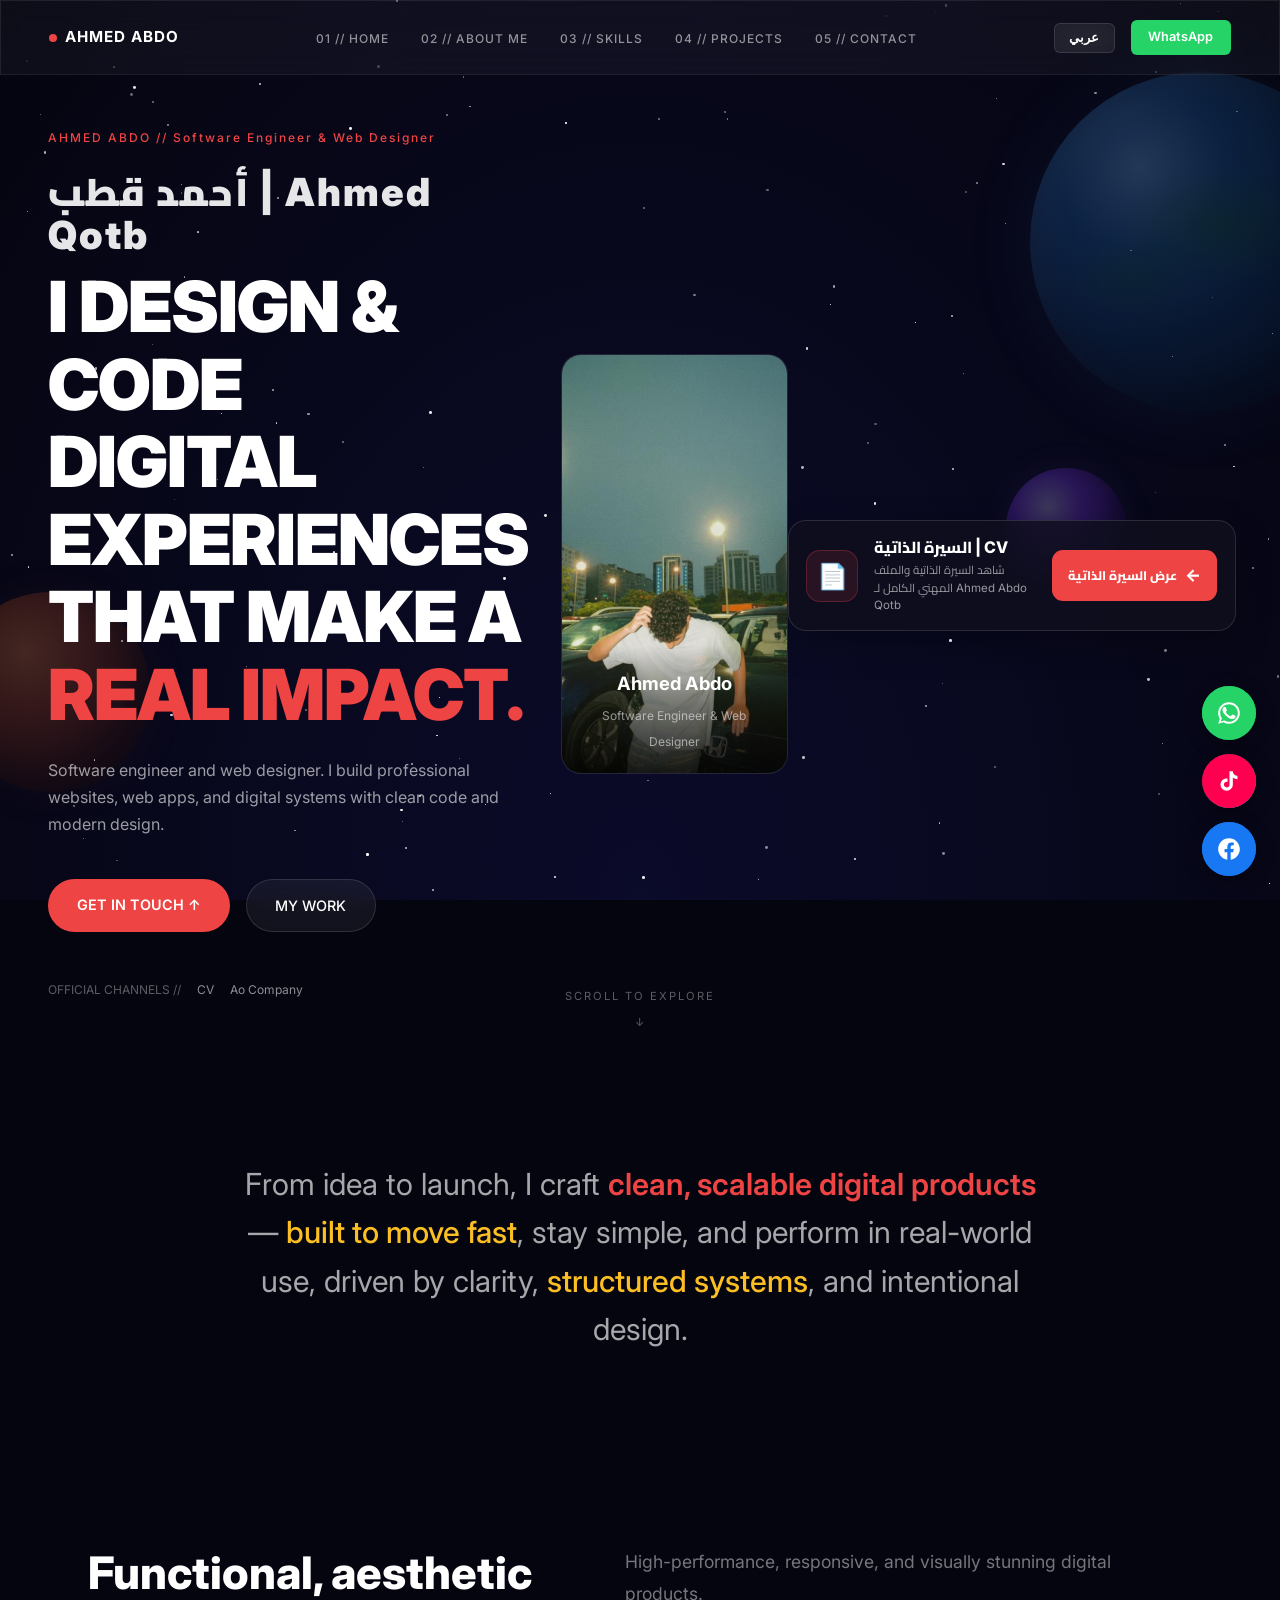
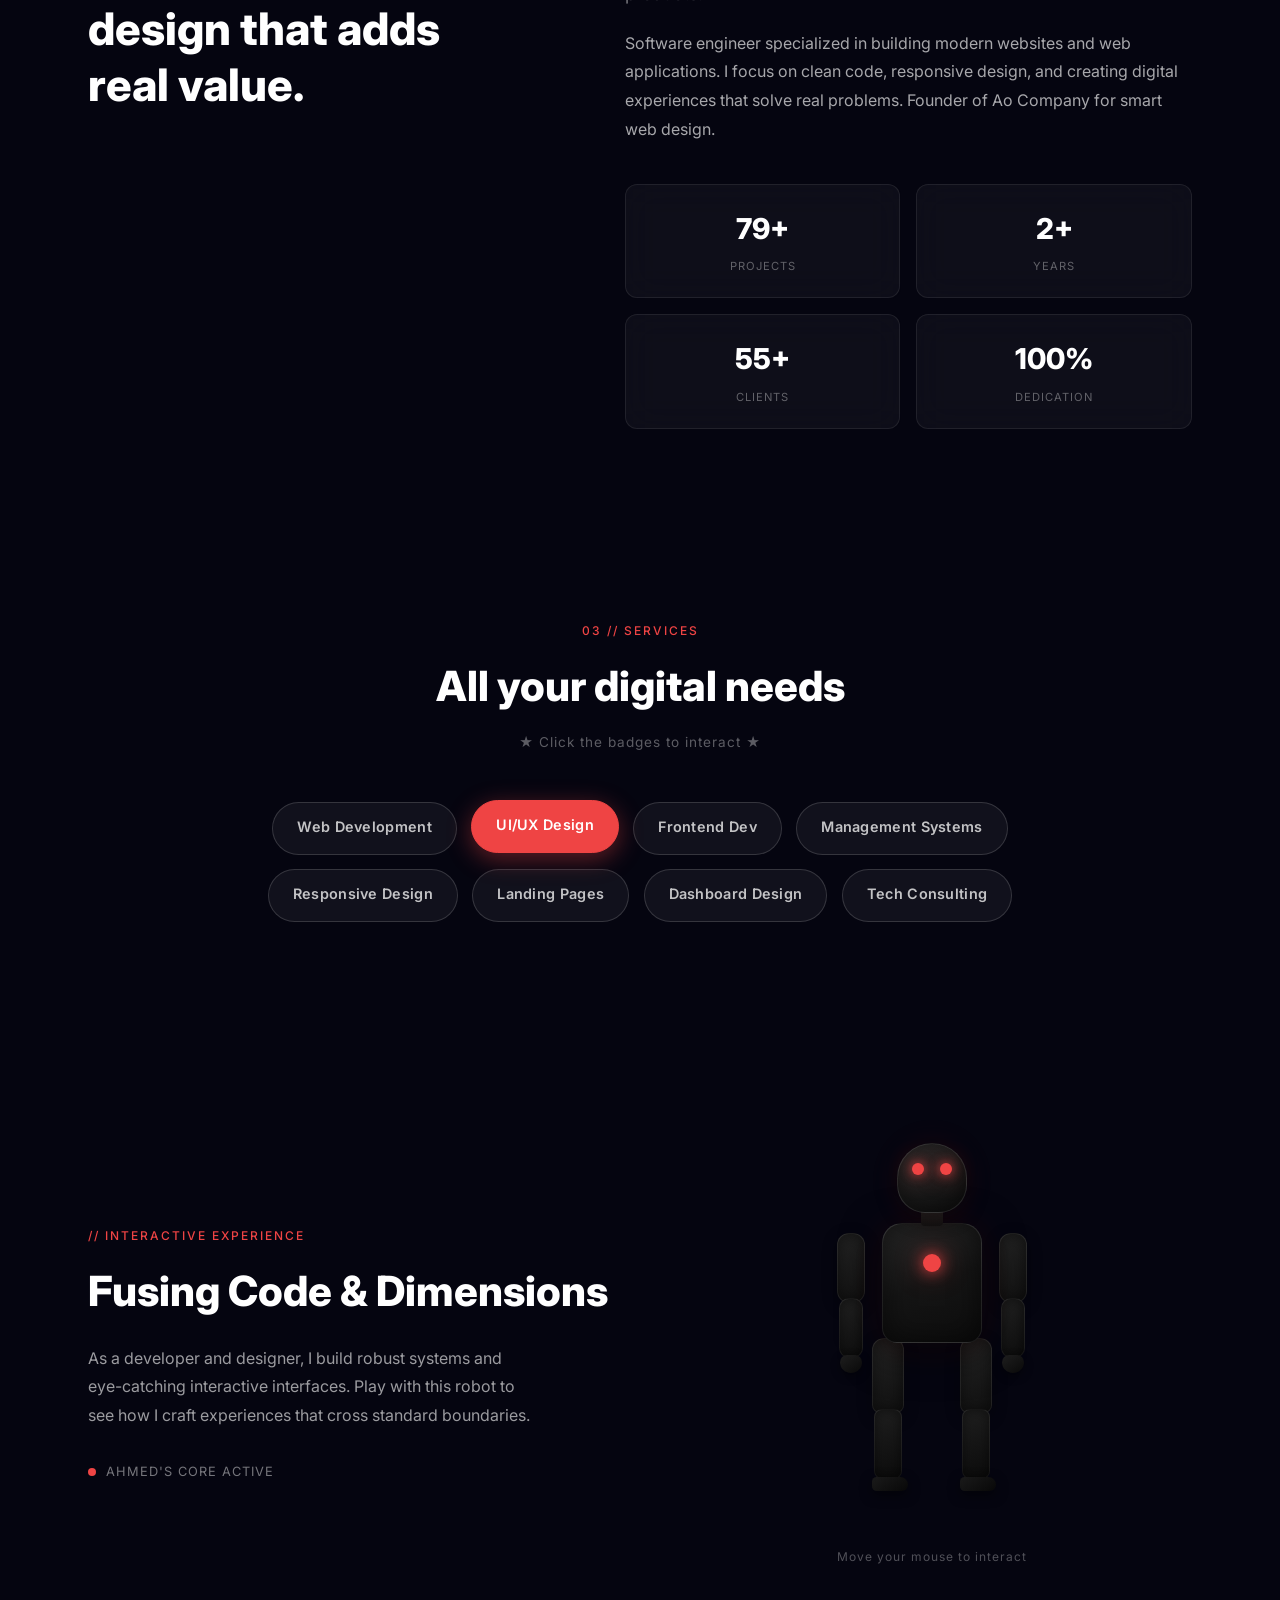
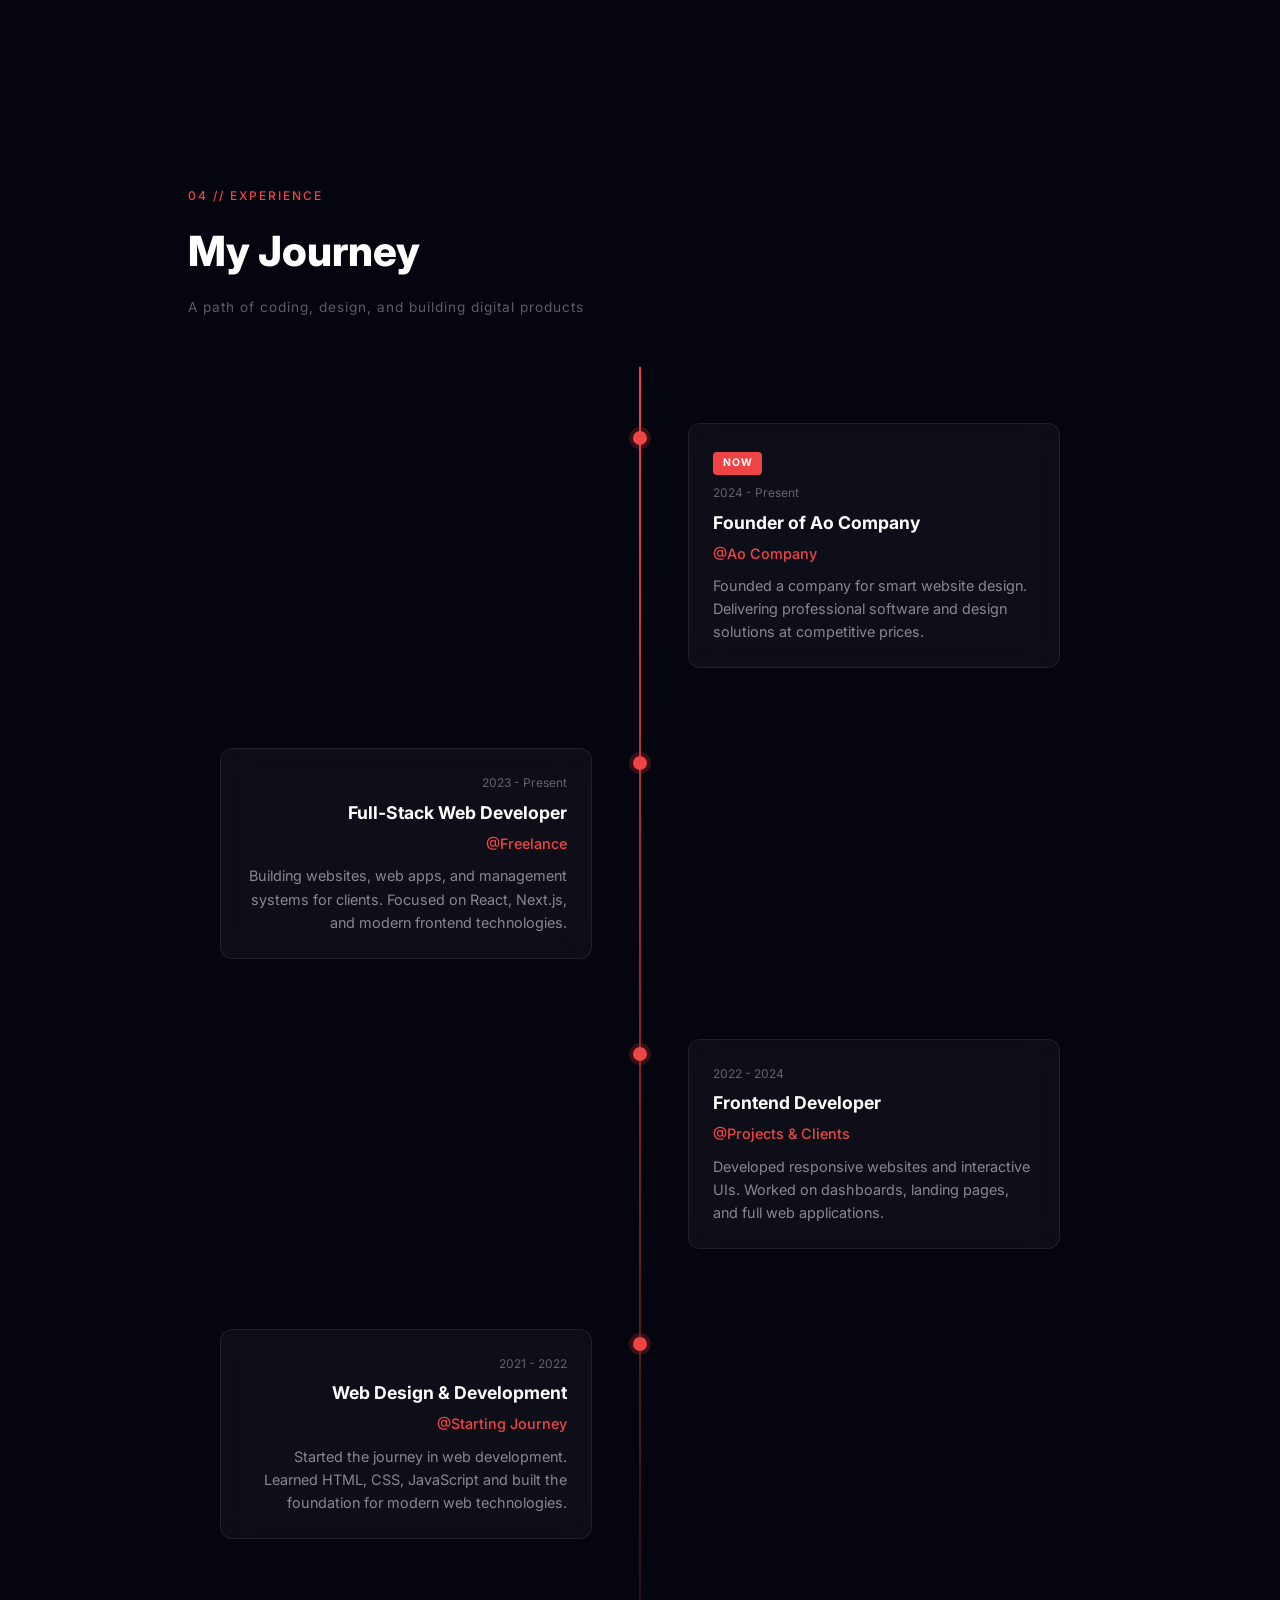
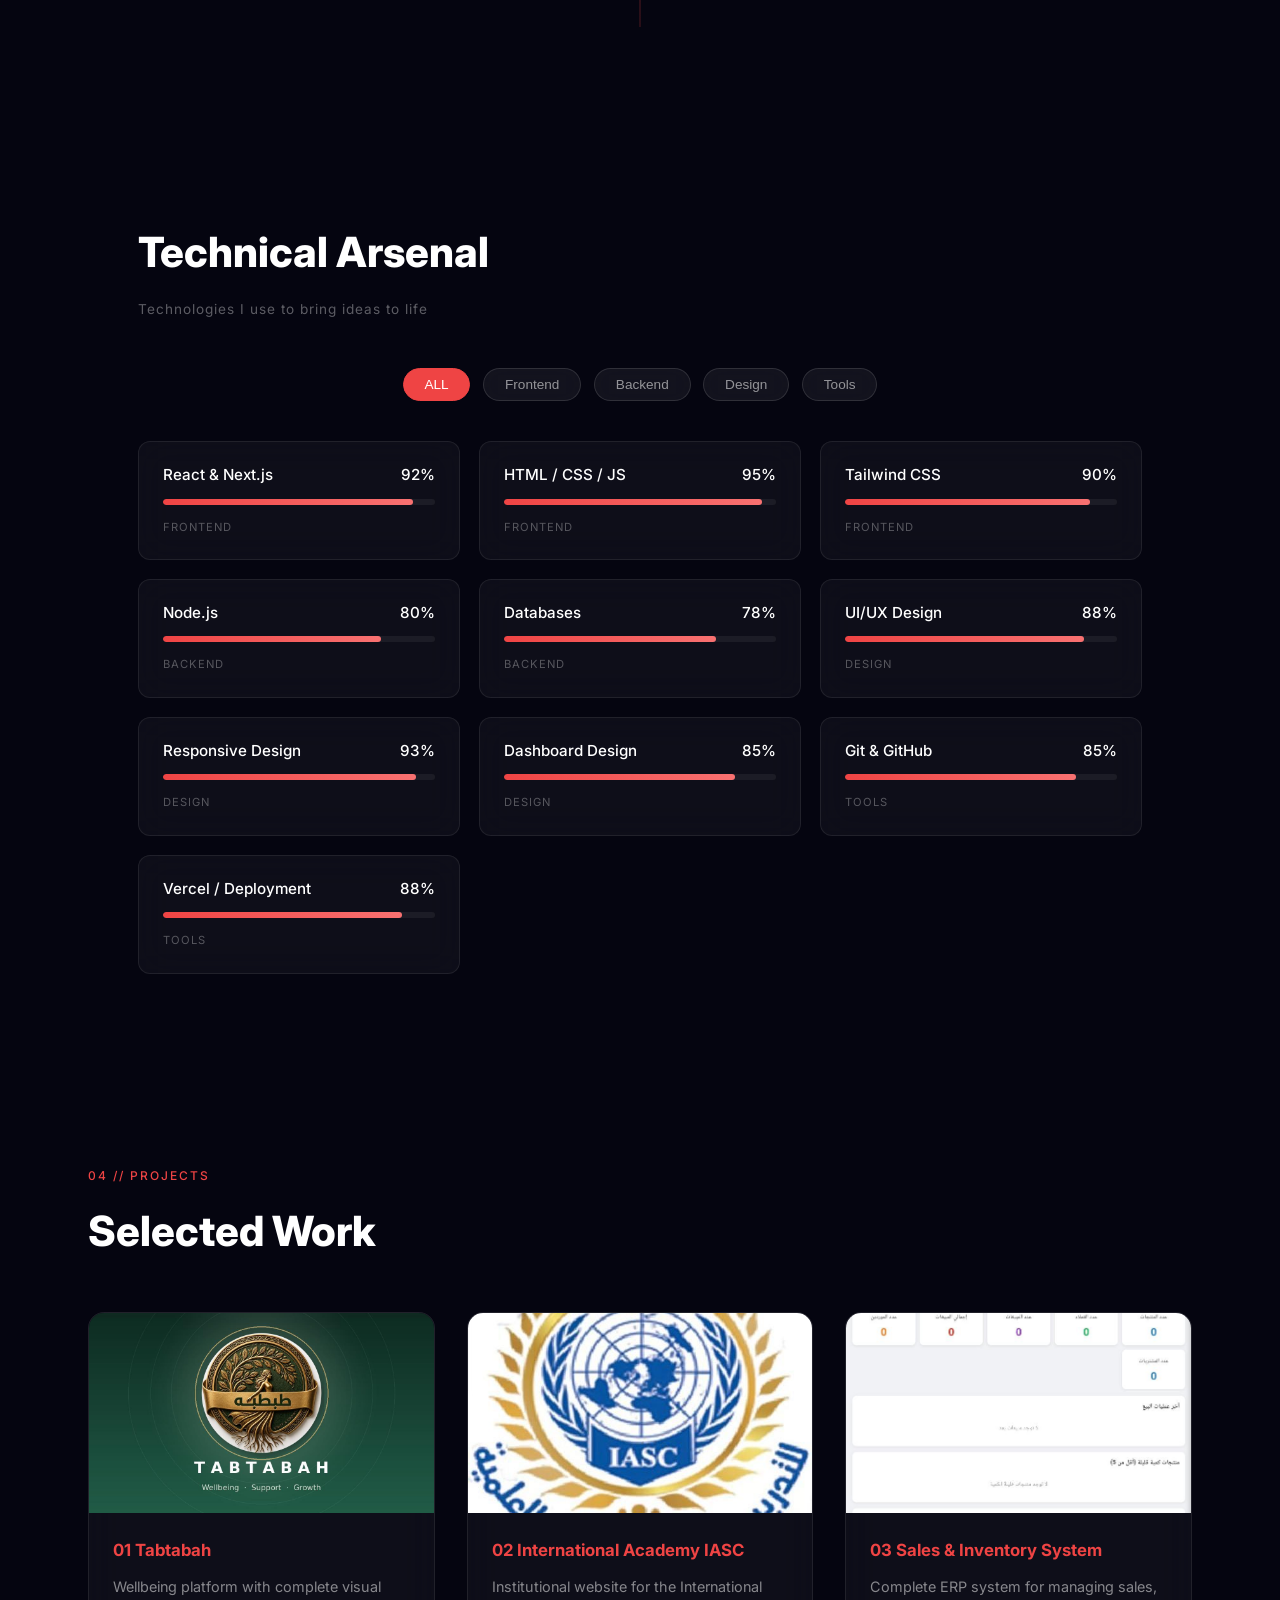
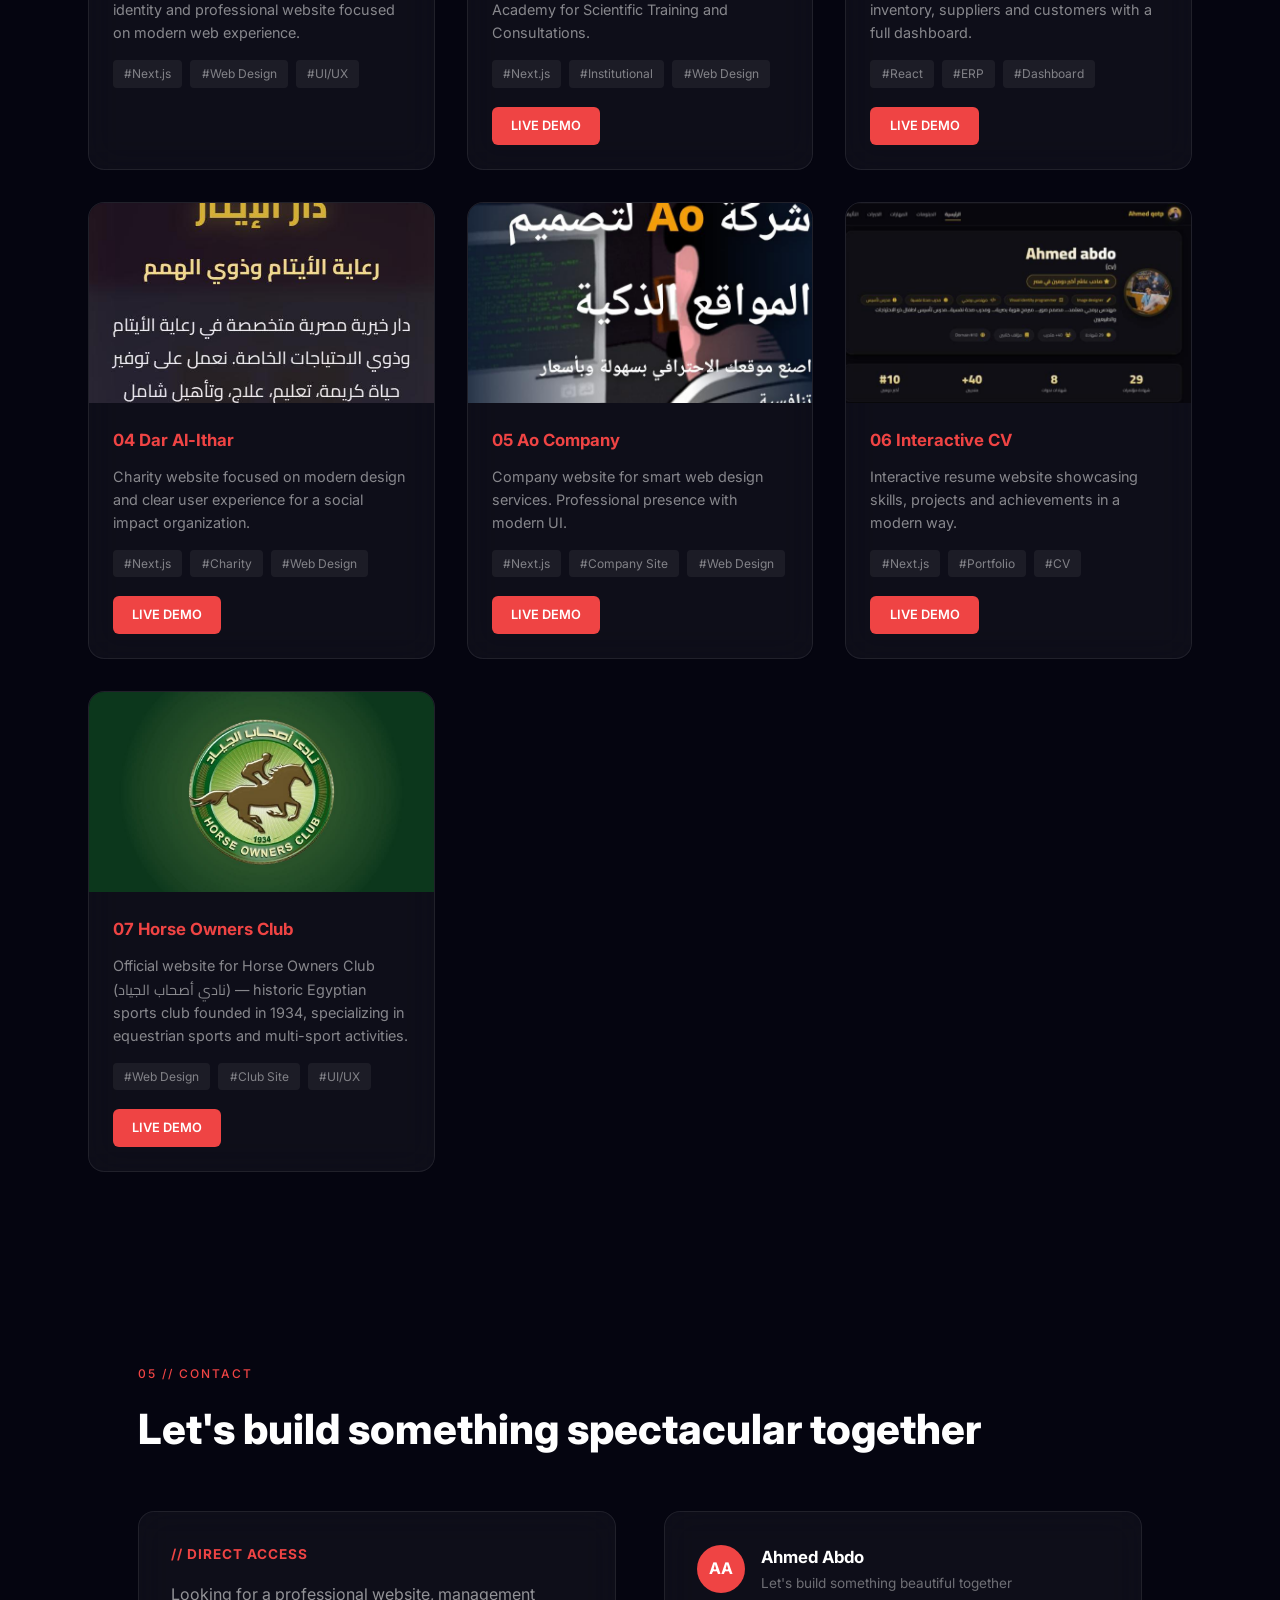
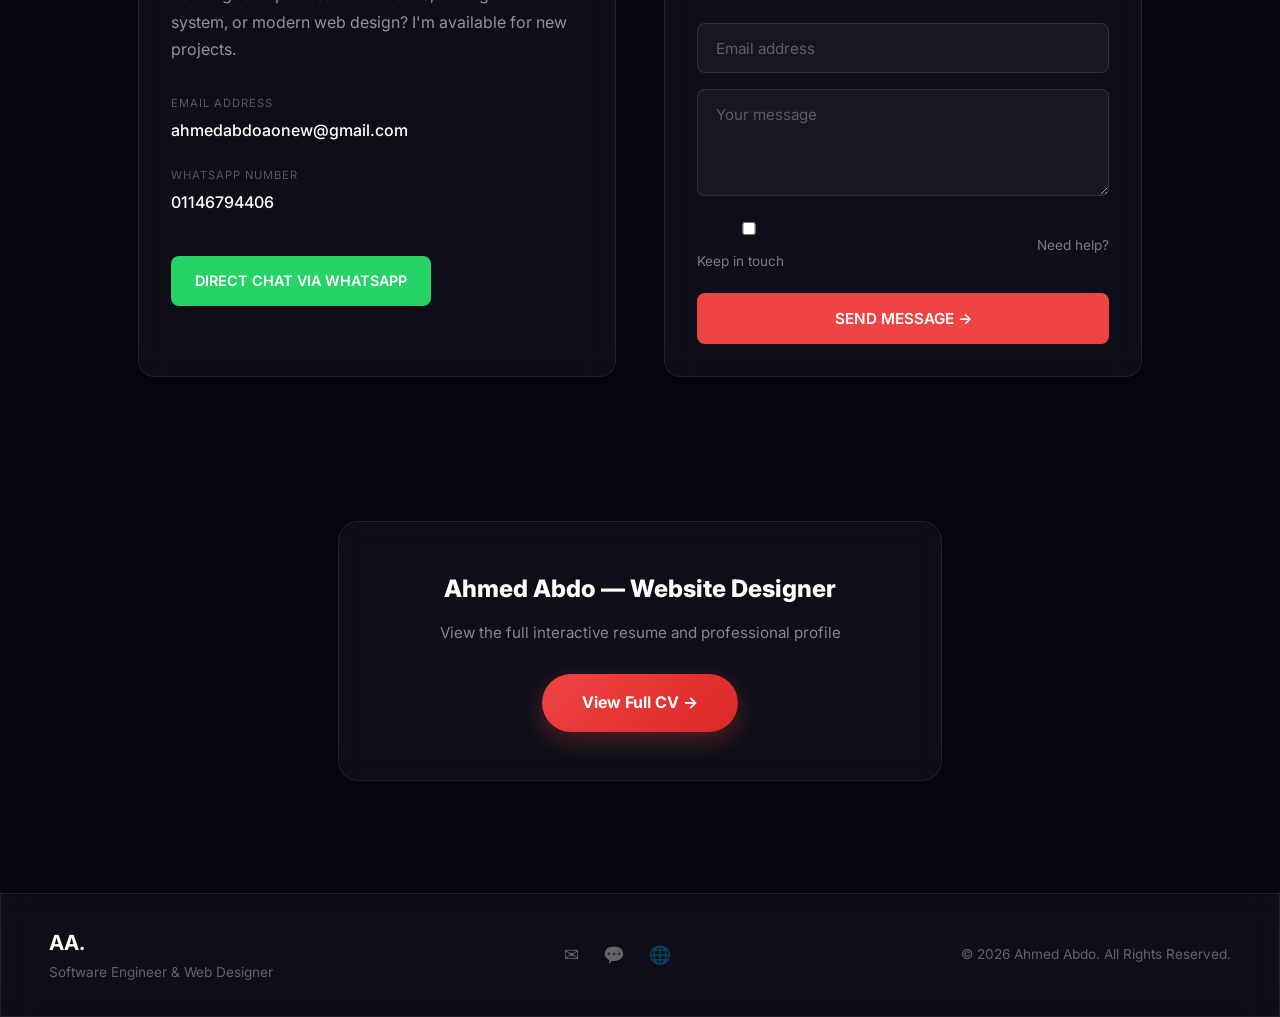
==== commit e8b2a3eb: "Add files via upload" ====
--- a/index.html
+++ b/index.html
@@ -5,22 +5,25 @@
   <meta name="viewport" content="width=device-width, initial-scale=1.0">
   
   <!-- Primary SEO -->
-  <title>أحمد قطب | Ahmed Qotb — مصمم ومطور مواقع | Software Engineer & Web Designer</title>
-  <meta name="description" content="أحمد قطب (Ahmed Qotb / أحمد عبدو) — مهندس برمجيات ومصمم مواقع في مصر. مؤسس Ao Company. أبني مواقع ويب وتطبيقات وأنظمة إدارة باحترافية عالية.">
-  <meta name="keywords" content="أحمد قطب, Ahmed Qotb, أحمد عبدو, Ahmed Abdo, ahmed qotp, مصمم مواقع, مطور ويب, Software Engineer Egypt, Web Designer Egypt, Ao Company, تطوير مواقع مصر">
+  <title>أحمد قطب | Ahmed Qotb — أفضل مصمم ومطور مواقع في مصر | Software Engineer & Web Designer</title>
+  <meta name="description" content="أحمد قطب (Ahmed Qotb) هو مهندس برمجيات ومصمم مواقع محترف في مصر ومؤسس شركة Ao Company. متخصص في تصميم وتطوير مواقع الويب والتطبيقات وأنظمة الإدارة باحترافية عالية وأسعار منافسة. أكثر من 79 مشروع و55 عميل.">
+  <meta name="keywords" content="أحمد قطب, Ahmed Qotb, أحمد عبدو, Ahmed Abdo, ahmed qotp, مصمم مواقع, مطور ويب, أفضل مصمم مواقع مصر, Software Engineer Egypt, Web Designer Egypt, Ao Company, تطوير مواقع مصر, تصميم مواقع احترافية">
   <meta name="author" content="Ahmed Qotb">
   <meta name="robots" content="index, follow, max-image-preview:large, max-snippet:-1, max-video-preview:-1">
   <link rel="canonical" href="https://ahmed-qotp.vercel.app/">
 
-  <!-- Favicon -->
-  <link rel="icon" href="/ao-logo.jpg" type="image/jpeg">
-  <link rel="apple-touch-icon" href="/ao-logo.jpg">
+  <!-- Favicon (for Google search result icon) -->
+  <link rel="icon" href="/favicon.ico" sizes="any">
+  <link rel="icon" type="image/png" sizes="32x32" href="/favicon-32.png">
+  <link rel="icon" type="image/png" sizes="16x16" href="/favicon-16.png">
+  <link rel="apple-touch-icon" sizes="180x180" href="/apple-touch-icon.png">
+  <link rel="manifest" href="/site.webmanifest">
 
   <!-- Open Graph / Facebook / WhatsApp / LinkedIn -->
   <meta property="og:type" content="profile">
   <meta property="og:url" content="https://ahmed-qotp.vercel.app/">
-  <meta property="og:title" content="أحمد قطب | Ahmed Qotb — مصمم ومطور مواقع">
-  <meta property="og:description" content="أحمد قطب (Ahmed Qotb) — مهندس برمجيات ومصمم مواقع. مؤسس Ao Company. أبني مواقع وتطبيقات وأنظمة احترافية.">
+  <meta property="og:title" content="أحمد قطب | Ahmed Qotb — أفضل مصمم ومطور مواقع في مصر">
+  <meta property="og:description" content="أحمد قطب (Ahmed Qotb) مهندس برمجيات ومصمم مواقع محترف في مصر ومؤسس Ao Company. أكثر من 79 مشروع و55 عميل. تصميم وتطوير مواقع وتطبيقات وأنظمة إدارة باحترافية.">
   <meta property="og:image" content="https://ahmed-qotp.vercel.app/og-image.jpg">
   <meta property="og:image:secure_url" content="https://ahmed-qotp.vercel.app/og-image.jpg">
   <meta property="og:image:type" content="image/jpeg">
@@ -37,8 +40,8 @@
   <!-- Twitter Card -->
   <meta name="twitter:card" content="summary_large_image">
   <meta name="twitter:url" content="https://ahmed-qotp.vercel.app/">
-  <meta name="twitter:title" content="أحمد قطب | Ahmed Qotb — مصمم ومطور مواقع">
-  <meta name="twitter:description" content="أحمد قطب (Ahmed Qotb) — مهندس برمجيات ومصمم مواقع. مؤسس Ao Company.">
+  <meta name="twitter:title" content="أحمد قطب | Ahmed Qotb — أفضل مصمم ومطور مواقع في مصر">
+  <meta name="twitter:description" content="أحمد قطب (Ahmed Qotb) مهندس برمجيات ومصمم مواقع محترف ومؤسس Ao Company. أكثر من 79 مشروع و55 عميل.">
   <meta name="twitter:image" content="https://ahmed-qotp.vercel.app/og-image.jpg">
   <meta name="twitter:image:alt" content="AO Company - أحمد قطب | Ahmed Qotb">
 
@@ -57,7 +60,7 @@
       "height": 1119
     },
     "jobTitle": "Software Engineer & Web Designer",
-    "description": "Software engineer and web designer based in Egypt. Founder of Ao Company. Specializes in building professional websites, web apps, and management systems.",
+    "description": "أحمد قطب (Ahmed Qotb) مهندس برمجيات ومصمم مواقع محترف في مصر ومؤسس شركة Ao Company. متخصص في تصميم وتطوير المواقع والتطبيقات وأنظمة الإدارة. أنجز أكثر من 79 مشروع وخدم أكثر من 55 عميل باحترافية عالية وأسعار منافسة.",
     "email": "ahmedabdoaonew@gmail.com",
     "telephone": "+201146794406",
     "address": {
--- a/style.css
+++ b/style.css
@@ -40,7 +40,7 @@
   50% { opacity: calc(var(--opacity) * 0.3); transform: scale(0.7); }
 }
 
-/* ===== PLANETS ===== */
+/* ===== PLANETS / GLOBES ===== */
 .planets {
   position: fixed;
   top: 0; left: 0;
@@ -53,38 +53,62 @@
 .planet {
   position: absolute;
   border-radius: 50%;
-  opacity: 0.15;
-}
-
+  opacity: 0.28;
+}
+
+/* Earth-like globe */
 .planet-1 {
-  width: 300px; height: 300px;
-  background: radial-gradient(circle at 30% 30%, #4a90d9, #1a3a5c 60%, #0a1525);
-  top: 10%; right: -80px;
+  width: 340px; height: 340px;
+  background: 
+    radial-gradient(circle at 32% 28%, #6eb5ff 0%, #1e6bb8 25%, #0d3d6b 55%, #051828 100%);
+  top: 8%; right: -90px;
   animation: floatPlanet 25s ease-in-out infinite;
-  box-shadow: 0 0 60px rgba(74, 144, 217, 0.15);
-}
-
+  box-shadow: 
+    0 0 80px rgba(74, 144, 217, 0.25),
+    inset -20px -20px 40px rgba(0,0,0,0.4),
+    inset 15px 15px 30px rgba(255,255,255,0.08);
+}
+
+.planet-1::before {
+  content: '';
+  position: absolute;
+  inset: 0;
+  border-radius: 50%;
+  background: 
+    radial-gradient(ellipse 40% 25% at 55% 45%, rgba(34, 139, 34, 0.35) 0%, transparent 70%),
+    radial-gradient(ellipse 30% 20% at 30% 60%, rgba(34, 139, 34, 0.25) 0%, transparent 60%);
+  pointer-events: none;
+}
+
+/* Mars-like / warm globe */
 .planet-2 {
-  width: 180px; height: 180px;
-  background: radial-gradient(circle at 40% 30%, #c45c26, #5c2a10 60%, #1a0a05);
-  bottom: 15%; left: -40px;
+  width: 200px; height: 200px;
+  background: 
+    radial-gradient(circle at 38% 30%, #e07a3d 0%, #a84520 30%, #5c2210 60%, #1a0a05 100%);
+  bottom: 12%; left: -50px;
   animation: floatPlanet 20s ease-in-out infinite reverse;
-  box-shadow: 0 0 40px rgba(196, 92, 38, 0.12);
-}
-
+  box-shadow: 
+    0 0 50px rgba(196, 92, 38, 0.22),
+    inset -15px -15px 30px rgba(0,0,0,0.35);
+}
+
+/* Purple / tech globe */
 .planet-3 {
-  width: 100px; height: 100px;
-  background: radial-gradient(circle at 35% 35%, #a78bfa, #4c1d95 55%, #1a0a2e);
-  top: 55%; right: 15%;
+  width: 120px; height: 120px;
+  background: 
+    radial-gradient(circle at 35% 32%, #c4b5fd 0%, #7c3aed 30%, #4c1d95 60%, #1a0a2e 100%);
+  top: 52%; right: 12%;
   animation: floatPlanet 18s ease-in-out infinite;
-  box-shadow: 0 0 30px rgba(167, 139, 250, 0.12);
+  box-shadow: 
+    0 0 40px rgba(167, 139, 250, 0.22),
+    inset -10px -10px 20px rgba(0,0,0,0.3);
 }
 
 @keyframes floatPlanet {
-  0%, 100% { transform: translateY(0) translateX(0); }
-  25% { transform: translateY(-30px) translateX(15px); }
-  50% { transform: translateY(-10px) translateX(-10px); }
-  75% { transform: translateY(-40px) translateX(5px); }
+  0%, 100% { transform: translateY(0) translateX(0) rotate(0deg); }
+  25% { transform: translateY(-30px) translateX(15px) rotate(3deg); }
+  50% { transform: translateY(-10px) translateX(-10px) rotate(-2deg); }
+  75% { transform: translateY(-40px) translateX(5px) rotate(2deg); }
 }
 
 /* ===== GLASS MORPHISM ===== */
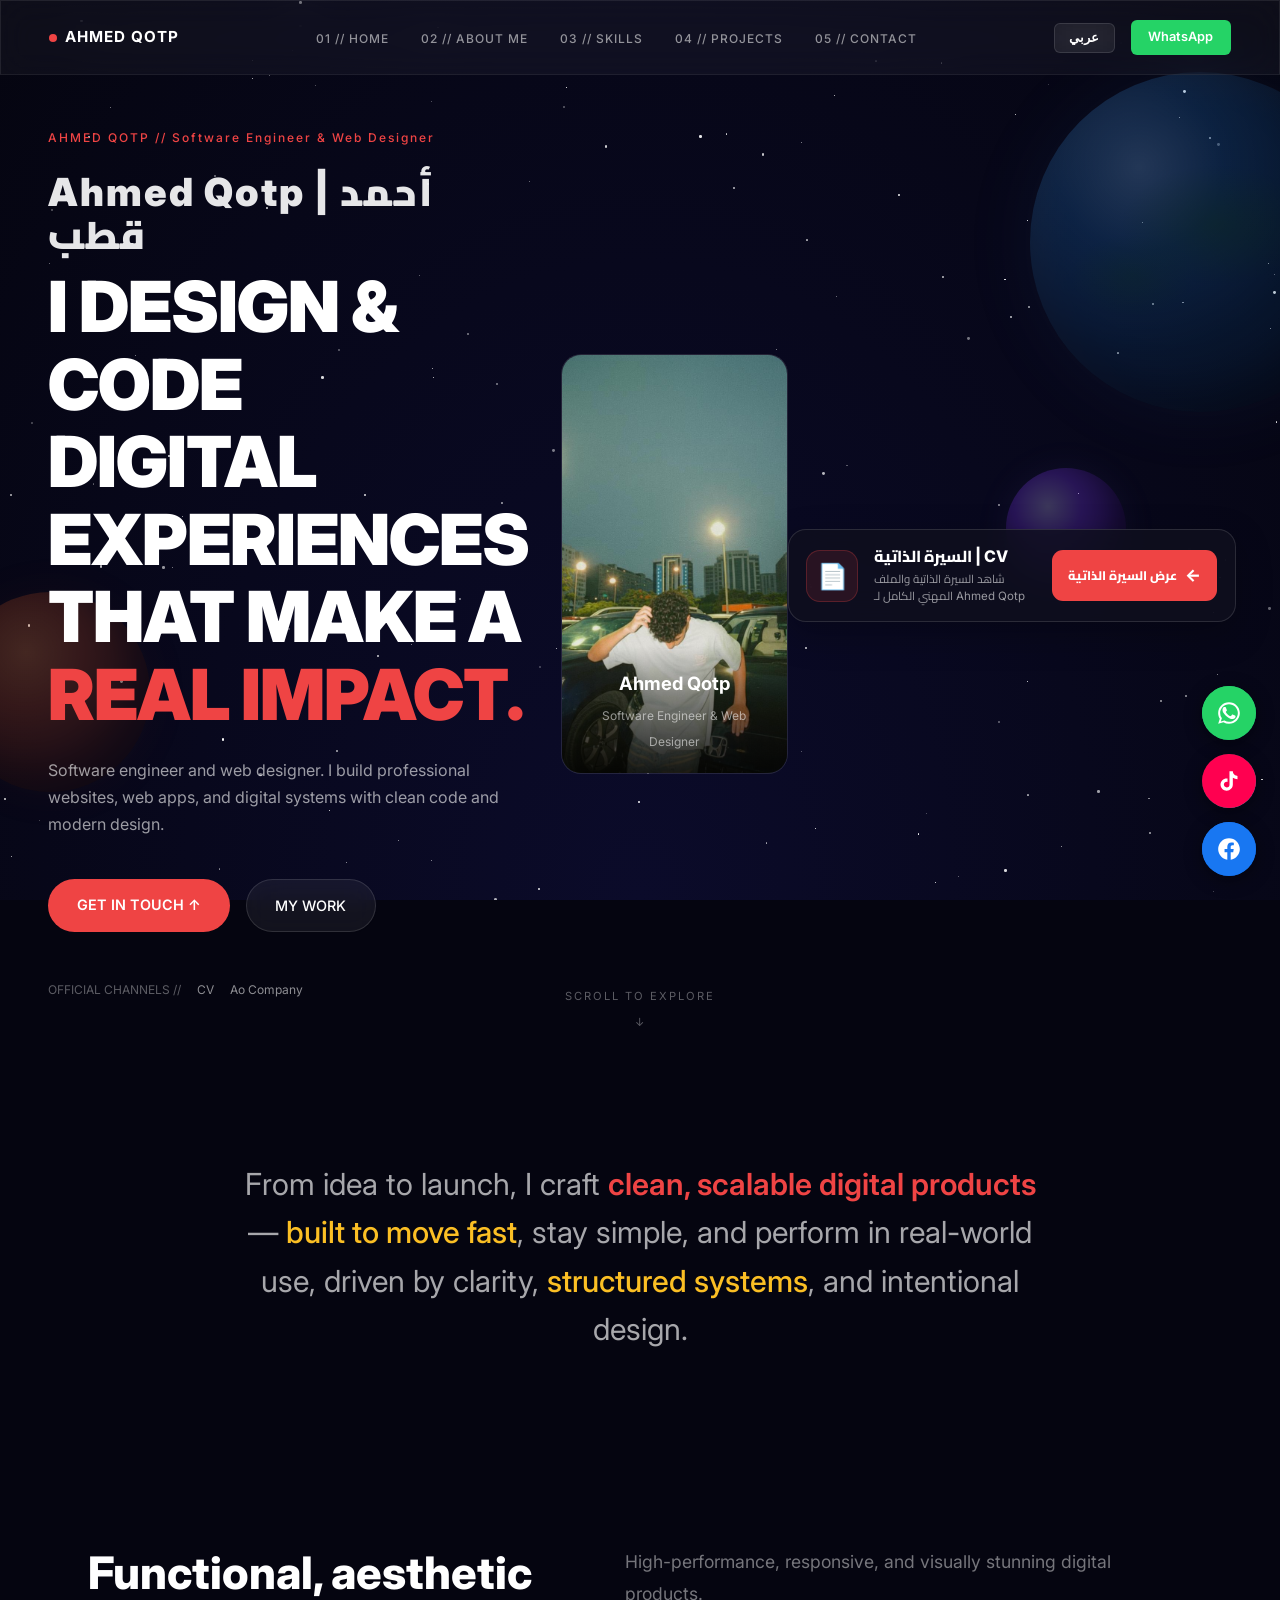
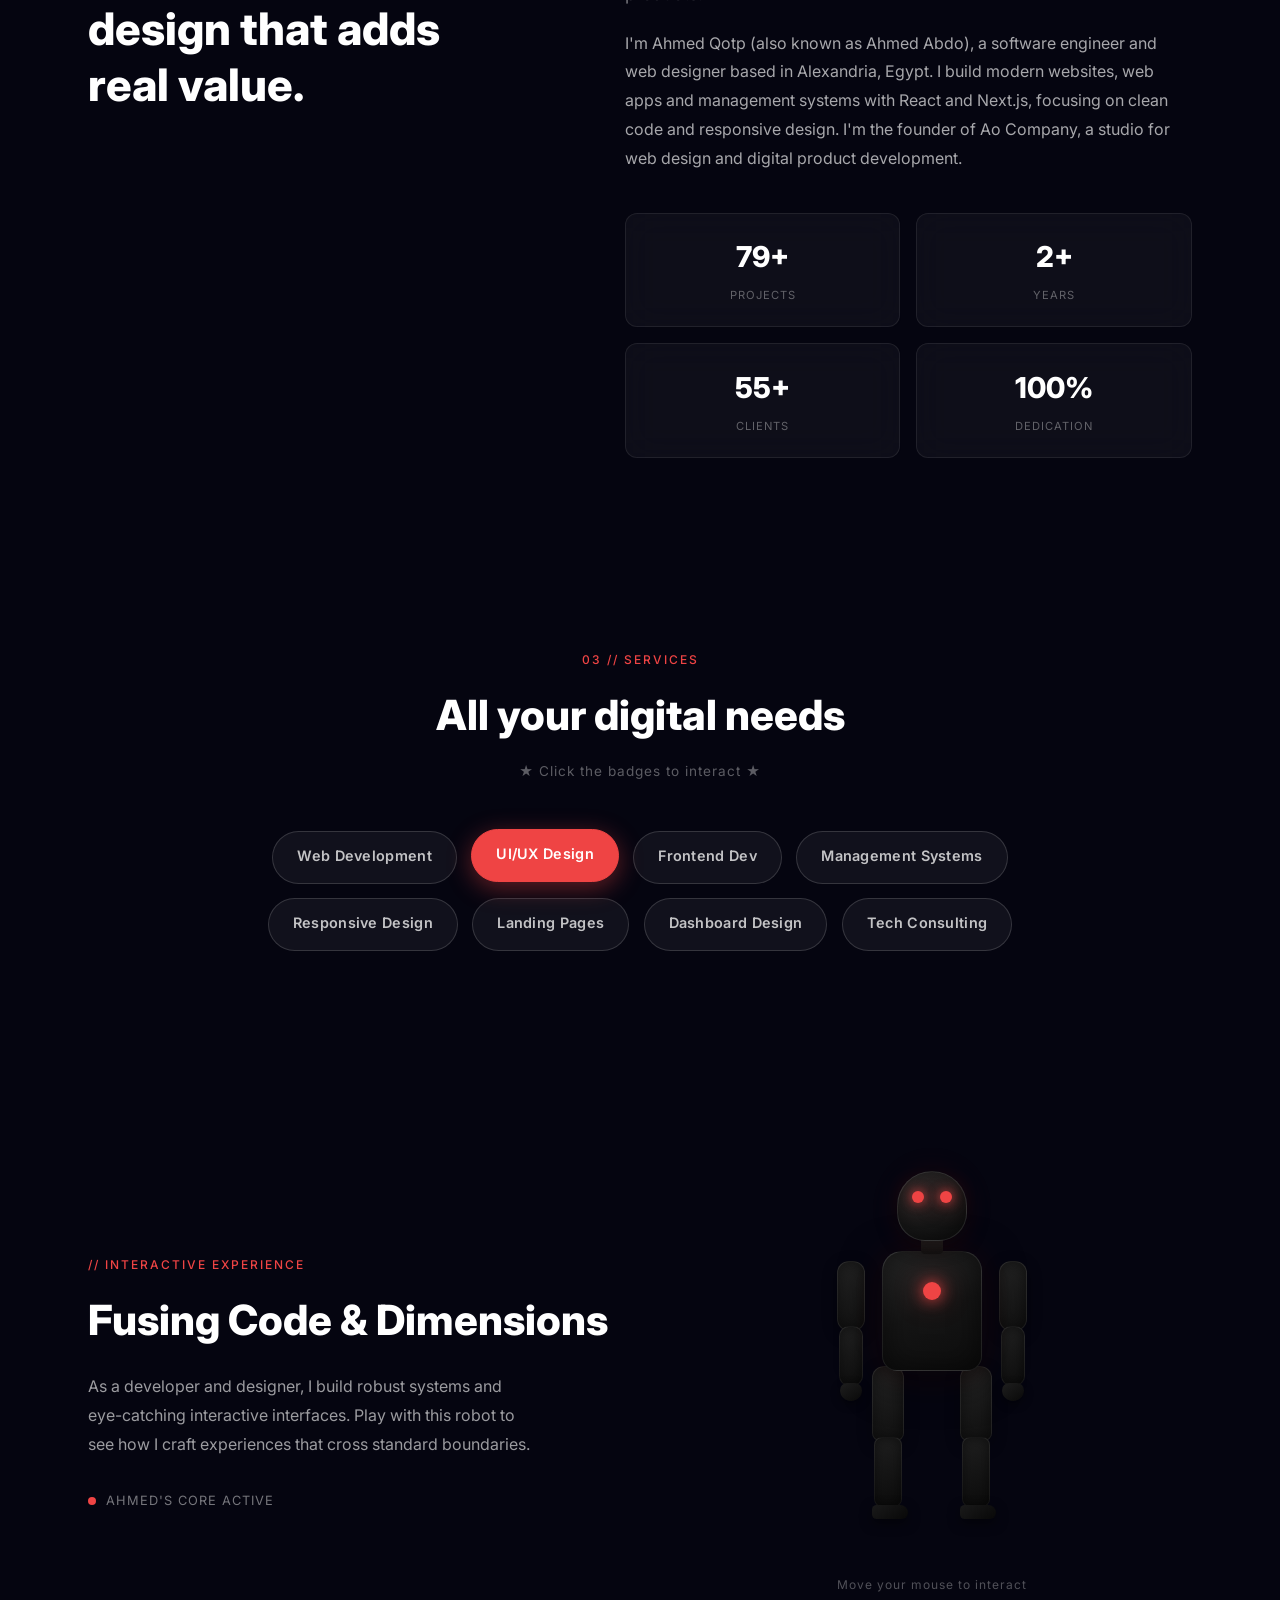
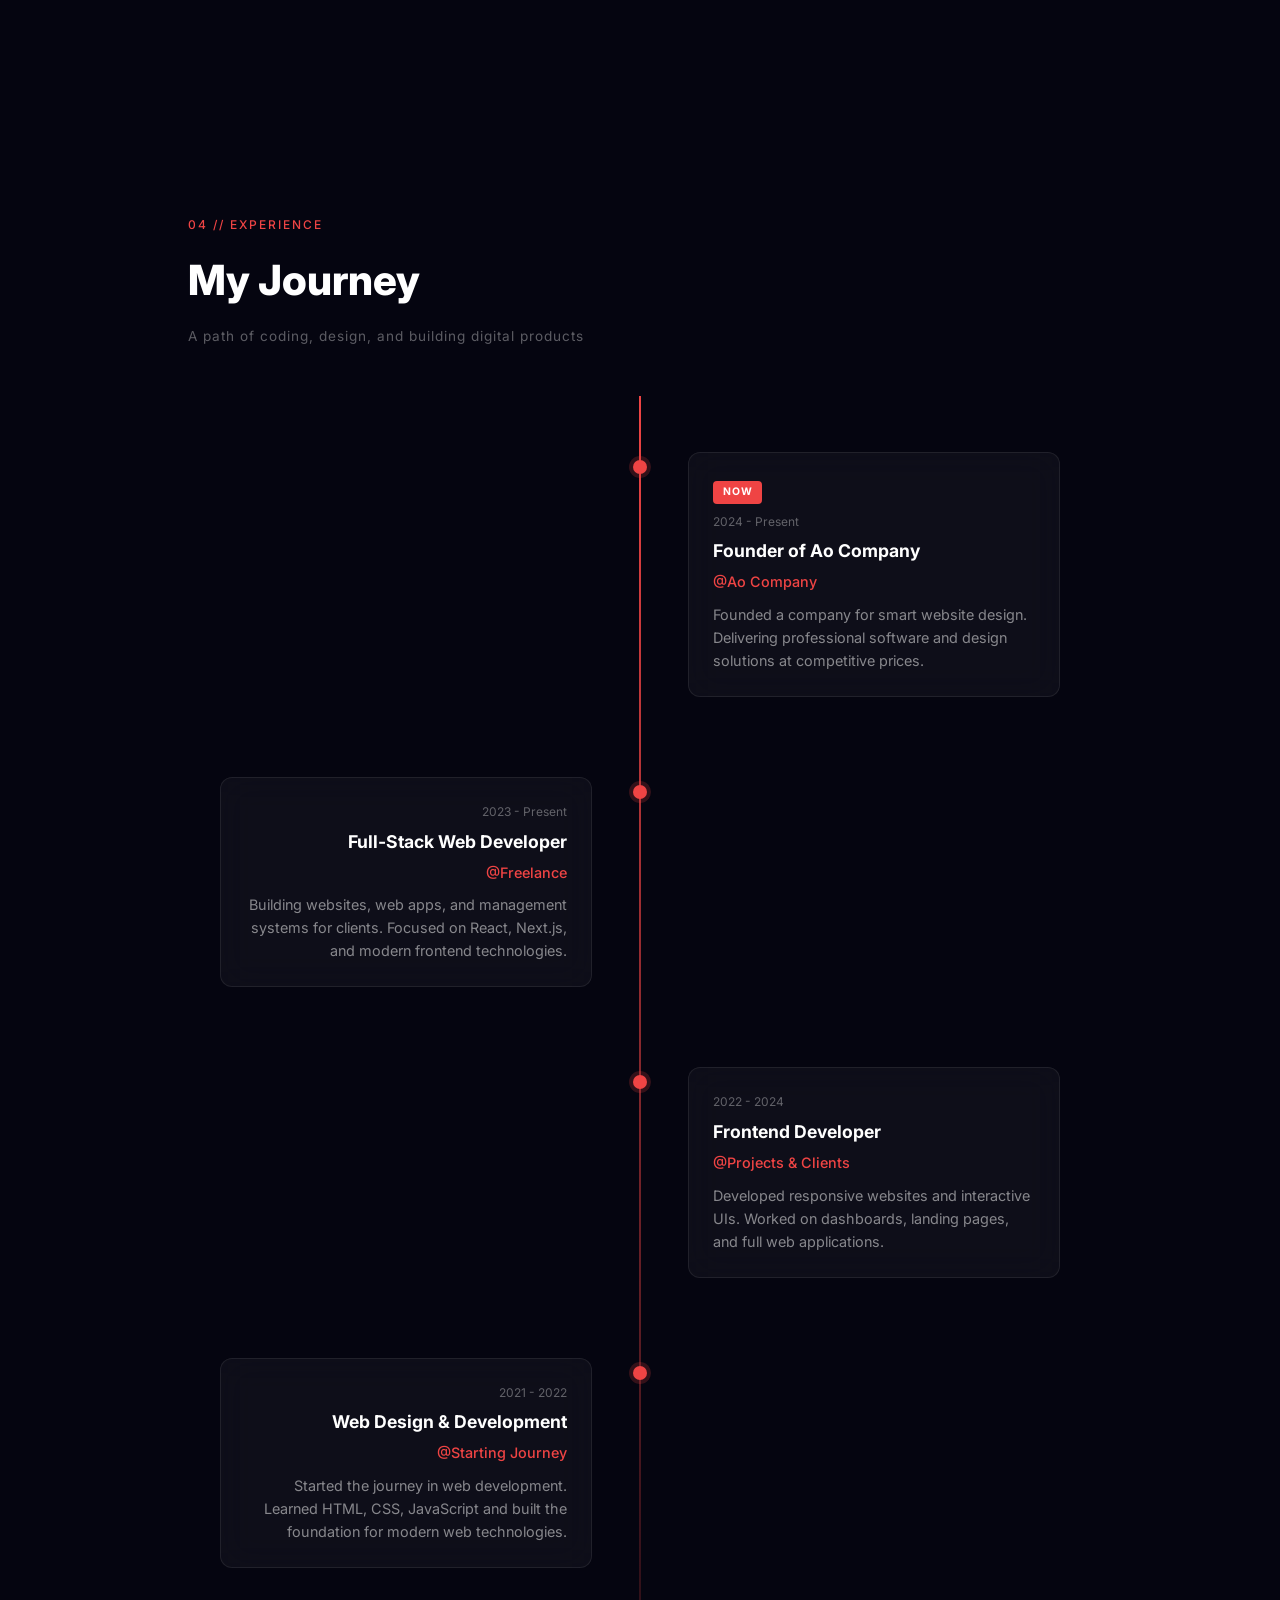
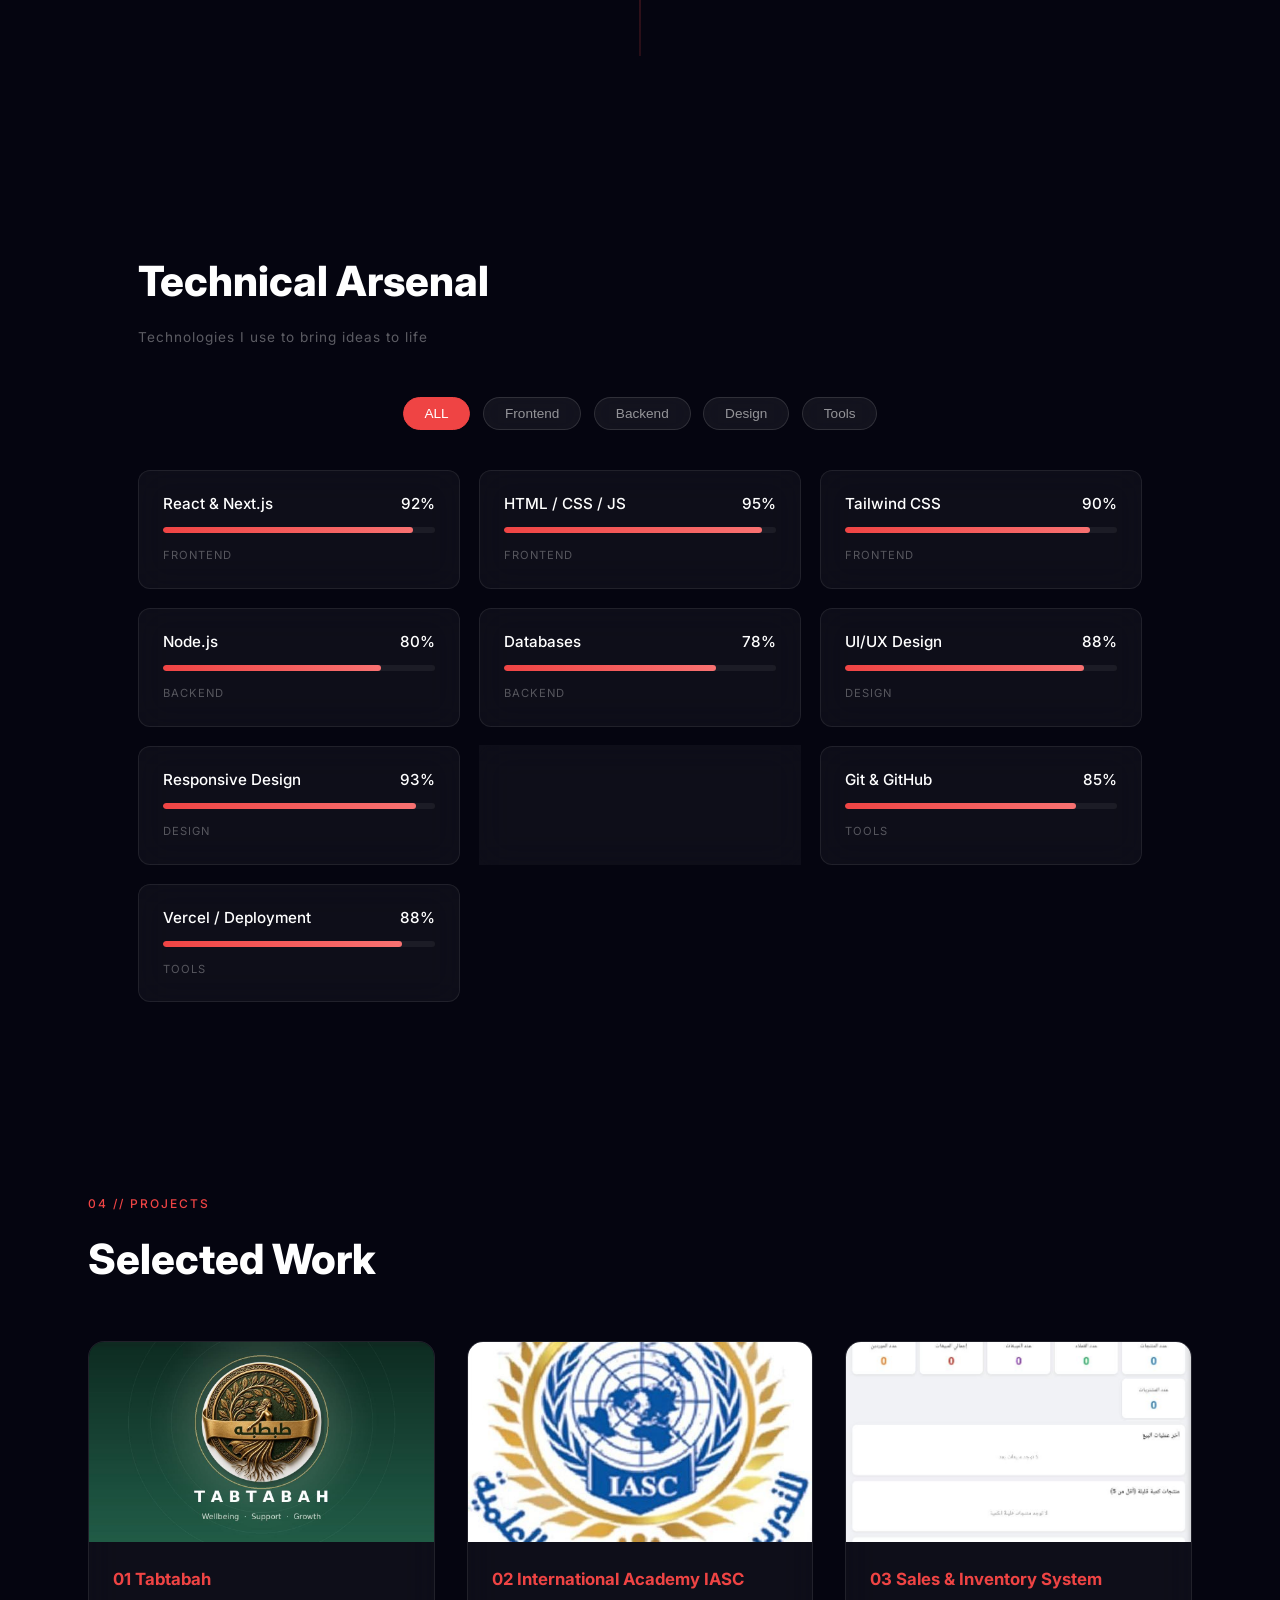
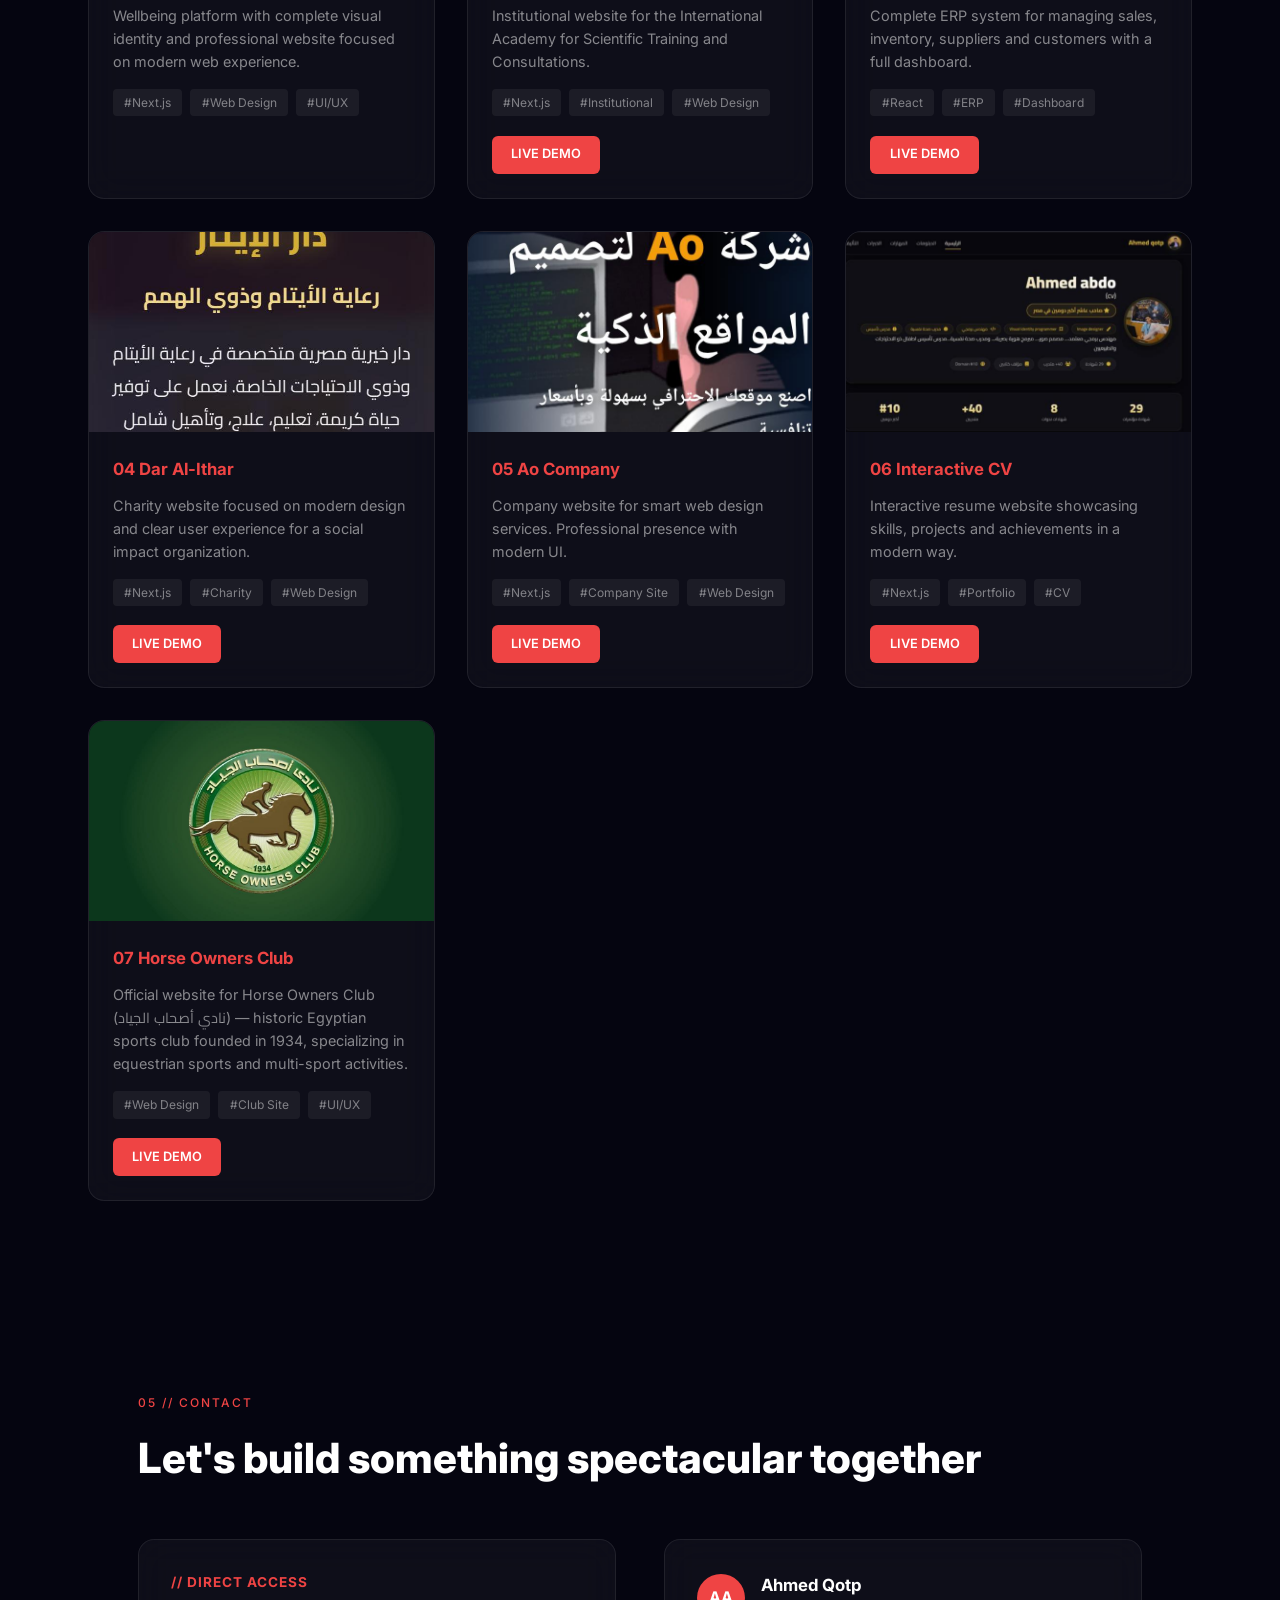
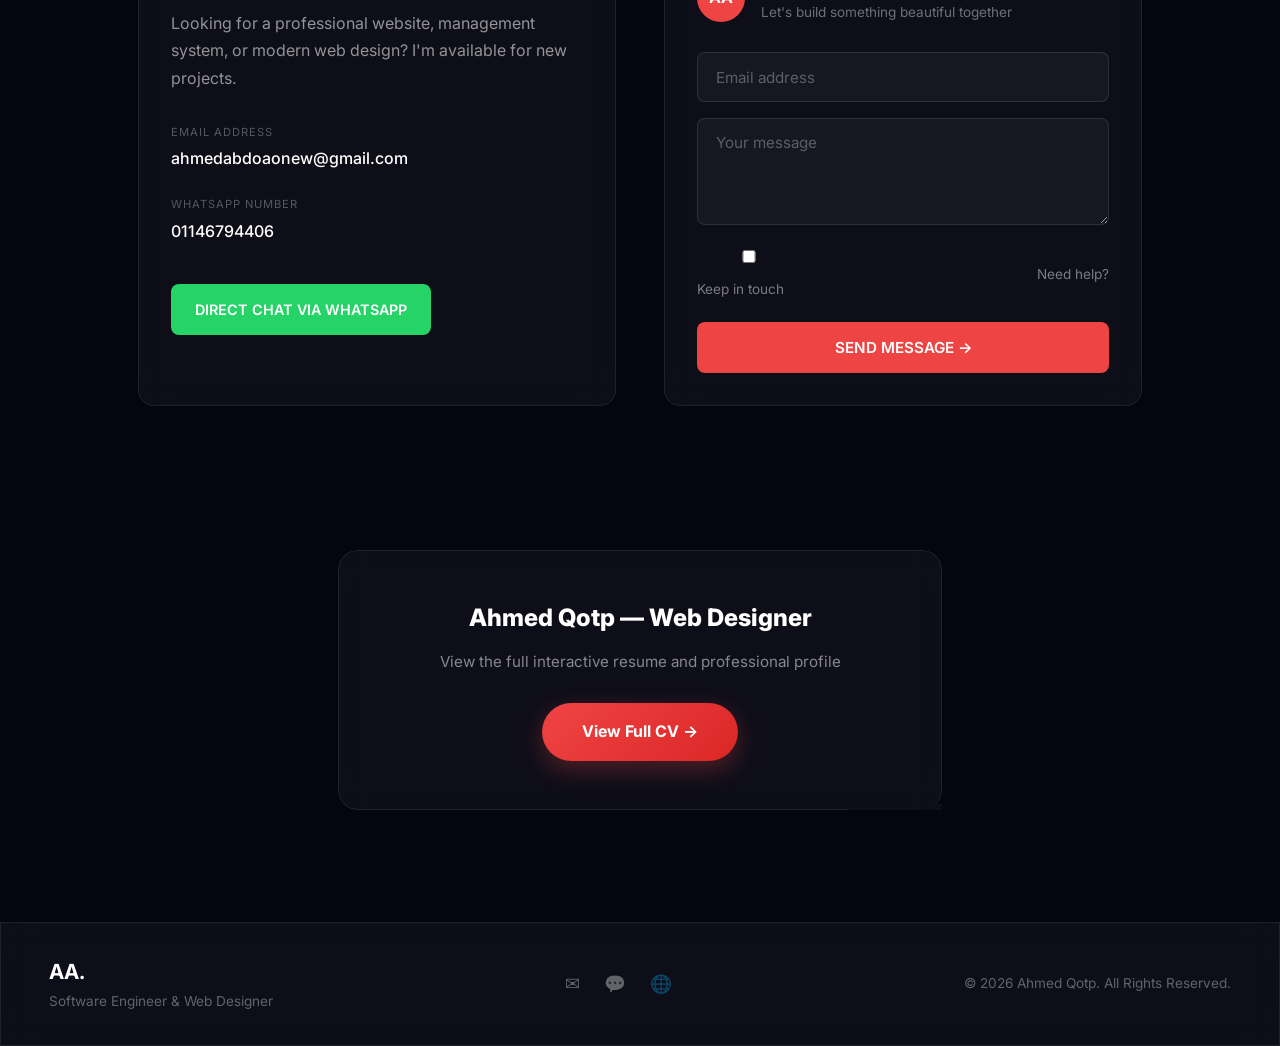
==== commit e49d94b1: "Add files via upload" ====
--- a/index.html
+++ b/index.html
@@ -1,135 +1,98 @@
 <!DOCTYPE html>
-<html lang="ar" dir="ltr">
+<html lang="en" dir="ltr">
 <head>
   <meta charset="UTF-8">
   <meta name="viewport" content="width=device-width, initial-scale=1.0">
   
   <!-- Primary SEO -->
-  <title>أحمد قطب | Ahmed Qotb — أفضل مصمم ومطور مواقع في مصر | Software Engineer & Web Designer</title>
-  <meta name="description" content="أحمد قطب (Ahmed Qotb) هو مهندس برمجيات ومصمم مواقع محترف في مصر ومؤسس شركة Ao Company. متخصص في تصميم وتطوير مواقع الويب والتطبيقات وأنظمة الإدارة باحترافية عالية وأسعار منافسة. أكثر من 79 مشروع و55 عميل.">
-  <meta name="keywords" content="أحمد قطب, Ahmed Qotb, أحمد عبدو, Ahmed Abdo, ahmed qotp, مصمم مواقع, مطور ويب, أفضل مصمم مواقع مصر, Software Engineer Egypt, Web Designer Egypt, Ao Company, تطوير مواقع مصر, تصميم مواقع احترافية">
-  <meta name="author" content="Ahmed Qotb">
+  <title>Ahmed Qotp | Software Engineer &amp; Web Designer in Alexandria, Egypt</title>
+  <meta name="description" content="Ahmed Qotp (Ahmed Abdo) is a software engineer and web designer based in Alexandria, Egypt, and the founder of Ao Company. He designs and builds websites, web apps and management systems with React and Next.js.">
+  <meta name="author" content="Ahmed Qotp">
   <meta name="robots" content="index, follow, max-image-preview:large, max-snippet:-1, max-video-preview:-1">
   <link rel="canonical" href="https://ahmed-qotp.vercel.app/">
 
-  <!-- Favicon (for Google search result icon) -->
+  <!-- Favicon -->
   <link rel="icon" href="/favicon.ico" sizes="any">
   <link rel="icon" type="image/png" sizes="32x32" href="/favicon-32.png">
   <link rel="icon" type="image/png" sizes="16x16" href="/favicon-16.png">
   <link rel="apple-touch-icon" sizes="180x180" href="/apple-touch-icon.png">
   <link rel="manifest" href="/site.webmanifest">
 
-  <!-- Open Graph / Facebook / WhatsApp / LinkedIn -->
+  <!-- Open Graph -->
   <meta property="og:type" content="profile">
   <meta property="og:url" content="https://ahmed-qotp.vercel.app/">
-  <meta property="og:title" content="أحمد قطب | Ahmed Qotb — أفضل مصمم ومطور مواقع في مصر">
-  <meta property="og:description" content="أحمد قطب (Ahmed Qotb) مهندس برمجيات ومصمم مواقع محترف في مصر ومؤسس Ao Company. أكثر من 79 مشروع و55 عميل. تصميم وتطوير مواقع وتطبيقات وأنظمة إدارة باحترافية.">
+  <meta property="og:title" content="Ahmed Qotp | Software Engineer &amp; Web Designer">
+  <meta property="og:description" content="Software engineer and web designer in Alexandria, Egypt. Founder of Ao Company. Websites, web apps and management systems.">
   <meta property="og:image" content="https://ahmed-qotp.vercel.app/og-image.jpg">
   <meta property="og:image:secure_url" content="https://ahmed-qotp.vercel.app/og-image.jpg">
   <meta property="og:image:type" content="image/jpeg">
   <meta property="og:image:width" content="1200">
   <meta property="og:image:height" content="630">
-  <meta property="og:image:alt" content="AO Company - أحمد قطب | Ahmed Qotb Software Engineer & Web Designer">
-  <meta property="og:locale" content="ar_EG">
-  <meta property="og:locale:alternate" content="en_US">
-  <meta property="og:site_name" content="Ahmed Qotb | أحمد قطب">
+  <meta property="og:image:alt" content="Ahmed Qotp, Software Engineer and Web Designer">
+  <meta property="og:locale" content="en_US">
+  <meta property="og:locale:alternate" content="ar_EG">
+  <meta property="og:site_name" content="Ahmed Qotp">
   <meta property="profile:first_name" content="Ahmed">
-  <meta property="profile:last_name" content="Qotb">
+  <meta property="profile:last_name" content="Qotp">
   <meta property="profile:username" content="ahmedqotp">
 
   <!-- Twitter Card -->
   <meta name="twitter:card" content="summary_large_image">
   <meta name="twitter:url" content="https://ahmed-qotp.vercel.app/">
-  <meta name="twitter:title" content="أحمد قطب | Ahmed Qotb — أفضل مصمم ومطور مواقع في مصر">
-  <meta name="twitter:description" content="أحمد قطب (Ahmed Qotb) مهندس برمجيات ومصمم مواقع محترف ومؤسس Ao Company. أكثر من 79 مشروع و55 عميل.">
+  <meta name="twitter:title" content="Ahmed Qotp | Software Engineer &amp; Web Designer">
+  <meta name="twitter:description" content="Software engineer and web designer in Alexandria, Egypt. Founder of Ao Company.">
   <meta name="twitter:image" content="https://ahmed-qotp.vercel.app/og-image.jpg">
-  <meta name="twitter:image:alt" content="AO Company - أحمد قطب | Ahmed Qotb">
-
-  <!-- Structured Data: Person (helps Google + AI) -->
+  <meta name="twitter:image:alt" content="Ahmed Qotp, Software Engineer and Web Designer">
+
+  <!-- Structured Data: Person + Organization + WebSite -->
   <script type="application/ld+json">
   {
     "@context": "https://schema.org",
-    "@type": "Person",
-    "name": "Ahmed Qotb",
-    "alternateName": ["أحمد قطب", "Ahmed Abdo", "أحمد عبدو", "ahmed qotp", "Ahmed Qotp"],
-    "url": "https://ahmed-qotp.vercel.app/",
-    "image": {
-      "@type": "ImageObject",
-      "url": "https://ahmed-qotp.vercel.app/profile.jpg",
-      "width": 836,
-      "height": 1119
-    },
-    "jobTitle": "Software Engineer & Web Designer",
-    "description": "أحمد قطب (Ahmed Qotb) مهندس برمجيات ومصمم مواقع محترف في مصر ومؤسس شركة Ao Company. متخصص في تصميم وتطوير المواقع والتطبيقات وأنظمة الإدارة. أنجز أكثر من 79 مشروع وخدم أكثر من 55 عميل باحترافية عالية وأسعار منافسة.",
-    "email": "ahmedabdoaonew@gmail.com",
-    "telephone": "+201146794406",
-    "address": {
-      "@type": "PostalAddress",
-      "addressCountry": "EG"
-    },
-    "nationality": "Egyptian",
-    "worksFor": {
-      "@type": "Organization",
-      "name": "Ao Company",
-      "url": "https://aocompany.vercel.app/"
-    },
-    "sameAs": [
-      "https://www.facebook.com/share/19Vf5V71cm/",
-      "https://www.tiktok.com/@ahmed_abdo_aoskar",
-      "https://wa.me/201146794406",
-      "https://cvahmed.vercel.app/",
-      "https://aocompany.vercel.app/",
-      "https://www.instagram.com/qotp.ahmed"
-    ],
-    "knowsAbout": ["Web Development", "UI/UX Design", "React", "Next.js", "Frontend Development", "Website Design", "ERP Systems"]
-  }
-  </script>
-
-  <!-- Structured Data: WebSite -->
-  <script type="application/ld+json">
-  {
-    "@context": "https://schema.org",
-    "@type": "WebSite",
-    "name": "Ahmed Qotb Portfolio",
-    "alternateName": "أحمد قطب",
-    "url": "https://ahmed-qotp.vercel.app/",
-    "description": "Official portfolio of Ahmed Qotb (أحمد قطب) — Software Engineer & Web Designer",
-    "publisher": {
-      "@type": "Person",
-      "name": "Ahmed Qotb"
-    },
-    "inLanguage": ["ar", "en"]
-  }
-  </script>
-
-  <!-- Structured Data: Professional Service -->
-  <script type="application/ld+json">
-  {
-    "@context": "https://schema.org",
-    "@type": "ProfessionalService",
-    "name": "Ao Company - Ahmed Qotb",
-    "image": "https://ahmed-qotp.vercel.app/og-image.jpg",
-    "logo": "https://ahmed-qotp.vercel.app/ao-logo.jpg",
-    "url": "https://ahmed-qotp.vercel.app/",
-    "telephone": "+201146794406",
-    "email": "ahmedabdoaonew@gmail.com",
-    "address": {
-      "@type": "PostalAddress",
-      "addressCountry": "EG"
-    },
-    "geo": {
-      "@type": "GeoCoordinates",
-      "addressCountry": "EG"
-    },
-    "priceRange": "$$",
-    "openingHoursSpecification": {
-      "@type": "OpeningHoursSpecification",
-      "dayOfWeek": ["Monday", "Tuesday", "Wednesday", "Thursday", "Friday", "Saturday", "Sunday"],
-      "opens": "09:00",
-      "closes": "22:00"
-    },
-    "sameAs": [
-      "https://aocompany.vercel.app/"
+    "@graph": [
+      {
+        "@type": "Person",
+        "@id": "https://ahmed-qotp.vercel.app/#person",
+        "name": "Ahmed Qotp",
+        "alternateName": ["Ahmed Abdo", "Ahmed Qotb", "أحمد قطب", "أحمد عبدو"],
+        "url": "https://ahmed-qotp.vercel.app/",
+        "image": "https://ahmed-qotp.vercel.app/profile.jpg",
+        "jobTitle": "Software Engineer & Web Designer",
+        "description": "Ahmed Qotp (Ahmed Abdo) is a software engineer and web designer based in Alexandria, Egypt, and the founder of Ao Company.",
+        "address": {
+          "@type": "PostalAddress",
+          "addressLocality": "Alexandria",
+          "addressCountry": "EG"
+        },
+        "nationality": { "@type": "Country", "name": "Egypt" },
+        "worksFor": { "@id": "https://aocompany.vercel.app/#organization" },
+        "sameAs": [
+          "https://cvahmed.vercel.app/",
+          "https://aocompany.vercel.app/",
+          "https://www.facebook.com/share/19Vf5V71cm/",
+          "https://www.instagram.com/qotp.ahmed",
+          "https://www.tiktok.com/@ahmed_abdo_aoskar"
+        ],
+        "knowsAbout": ["Web Development", "UI/UX Design", "React", "Next.js", "Frontend Development", "Website Design", "ERP Systems"]
+      },
+      {
+        "@type": "Organization",
+        "@id": "https://aocompany.vercel.app/#organization",
+        "name": "Ao Company",
+        "url": "https://aocompany.vercel.app/",
+        "logo": "https://ahmed-qotp.vercel.app/ao-logo.jpg",
+        "description": "Web design and digital product development company founded by Ahmed Qotp.",
+        "founder": { "@id": "https://ahmed-qotp.vercel.app/#person" },
+        "areaServed": "EG"
+      },
+      {
+        "@type": "WebSite",
+        "@id": "https://ahmed-qotp.vercel.app/#website",
+        "name": "Ahmed Qotp",
+        "alternateName": "Ahmed Qotp Portfolio",
+        "url": "https://ahmed-qotp.vercel.app/",
+        "inLanguage": ["en", "ar"],
+        "publisher": { "@id": "https://ahmed-qotp.vercel.app/#person" }
+      }
     ]
   }
   </script>
@@ -149,7 +112,7 @@
   <!-- Navbar -->
   <nav class="navbar glass">
     <div class="logo">
-      <span class="dot"></span> <span data-i18n="logo">AHMED ABDO</span>
+      <span class="dot"></span> <span data-i18n="logo">AHMED QOTP</span>
     </div>
     <ul class="nav-links">
       <li><a href="#home" data-i18n="nav-home">01 // HOME</a></li>
@@ -167,9 +130,9 @@
   <!-- Hero Section -->
   <section id="home" class="hero">
     <div class="hero-content">
-      <p class="subtitle" data-i18n="hero-subtitle">AHMED ABDO // Software Engineer & Web Designer</p>
+      <p class="subtitle" data-i18n="hero-subtitle">AHMED QOTP // Software Engineer & Web Designer</p>
       <h1>
-        <span class="name-highlight" style="display:block;font-size:0.55em;letter-spacing:2px;margin-bottom:12px;opacity:0.9;">أحمد قطب | Ahmed Qotb</span>
+        <span class="name-highlight" style="display:block;font-size:0.55em;letter-spacing:2px;margin-bottom:12px;opacity:0.9;">Ahmed Qotp | أحمد قطب</span>
         <span data-i18n="hero-title-1">I DESIGN & CODE</span><br>
         <span data-i18n="hero-title-2">DIGITAL EXPERIENCES</span><br>
         <span data-i18n="hero-title-3">THAT MAKE A</span><br>
@@ -190,9 +153,9 @@
     </div>
     <div class="hero-image">
       <div class="hero-photo glass">
-        <img src="profile.jpg" alt="Ahmed Abdo" class="profile-img">
+        <img src="profile.jpg" alt="Ahmed Qotp, Software Engineer and Web Designer in Alexandria, Egypt" class="profile-img">
         <div class="photo-overlay">
-          <p>Ahmed Abdo</p>
+          <p>Ahmed Qotp</p>
           <span data-i18n="photo-role">Software Engineer & Web Designer</span>
         </div>
       </div>
@@ -203,9 +166,9 @@
           <div class="cv-icon" aria-hidden="true">📄</div>
           <div class="cv-text">
             <span class="cv-label">السيرة الذاتية | CV</span>
-            <p>شاهد السيرة الذاتية والملف المهني الكامل لـ Ahmed Abdo Qotb</p>
-          </div>
-          <a href="https://cvahmed.vercel.app/" target="_blank" rel="noopener noreferrer" class="cv-banner-btn" aria-label="عرض السيرة الذاتية CV لأحمد عبده قطب">
+            <p>شاهد السيرة الذاتية والملف المهني الكامل لـ Ahmed Qotp</p>
+          </div>
+          <a href="https://cvahmed.vercel.app/" target="_blank" rel="noopener noreferrer" class="cv-banner-btn" aria-label="عرض السيرة الذاتية CV لأحمد قطب">
             عرض السيرة الذاتية <span>←</span>
           </a>
         </div>
@@ -236,7 +199,7 @@
         High-performance, responsive, and visually stunning digital products.
       </p>
       <p data-i18n="about-text">
-        Software engineer specialized in building modern websites and web applications. I focus on clean code, responsive design, and creating digital experiences that solve real problems. Founder of Ao Company for smart web design.
+        I'm Ahmed Qotp (also known as Ahmed Abdo), a software engineer and web designer based in Alexandria, Egypt. I build modern websites, web apps and management systems with React and Next.js, focusing on clean code and responsive design. I'm the founder of Ao Company, a studio for web design and digital product development.
       </p>
       <div class="stats">
         <div class="stat glass">
@@ -579,7 +542,7 @@
 
       <div class="project-card glass">
         <div class="project-img">
-          <img src="ahmed-profile.png" alt="Ahmed Abdo CV" class="project-image">
+          <img src="ahmed-profile.png" alt="Ahmed Qotp portfolio project" class="project-image">
         </div>
         <div class="project-info">
           <h3 data-i18n="p6-title">06 Interactive CV</h3>
@@ -640,7 +603,7 @@
         <div class="form-header">
           <div class="avatar">AA</div>
           <div>
-            <h4>Ahmed Abdo</h4>
+            <h4>Ahmed Qotp</h4>
             <p data-i18n="form-subtitle">Let's build something beautiful together</p>
           </div>
         </div>
@@ -660,7 +623,7 @@
   <!-- CV Button Section -->
   <section class="cv-section">
     <div class="cv-box glass">
-      <h2 data-i18n="cv-title">Ahmed Abdo — Website Designer</h2>
+      <h2 data-i18n="cv-title">Ahmed Qotp — Web Designer</h2>
       <p data-i18n="cv-desc">View the full interactive resume and professional profile</p>
       <a href="https://cvahmed.vercel.app/" target="_blank" class="btn-cv" data-i18n="cv-btn">View Full CV →</a>
     </div>
@@ -678,7 +641,7 @@
       <a href="https://cvahmed.vercel.app/" target="_blank">🌐</a>
     </div>
     <div class="footer-right">
-      <p data-i18n="footer-copy">© 2026 Ahmed Abdo. All Rights Reserved.</p>
+      <p data-i18n="footer-copy">© 2026 Ahmed Qotp. All Rights Reserved.</p>
     </div>
   </footer>
 
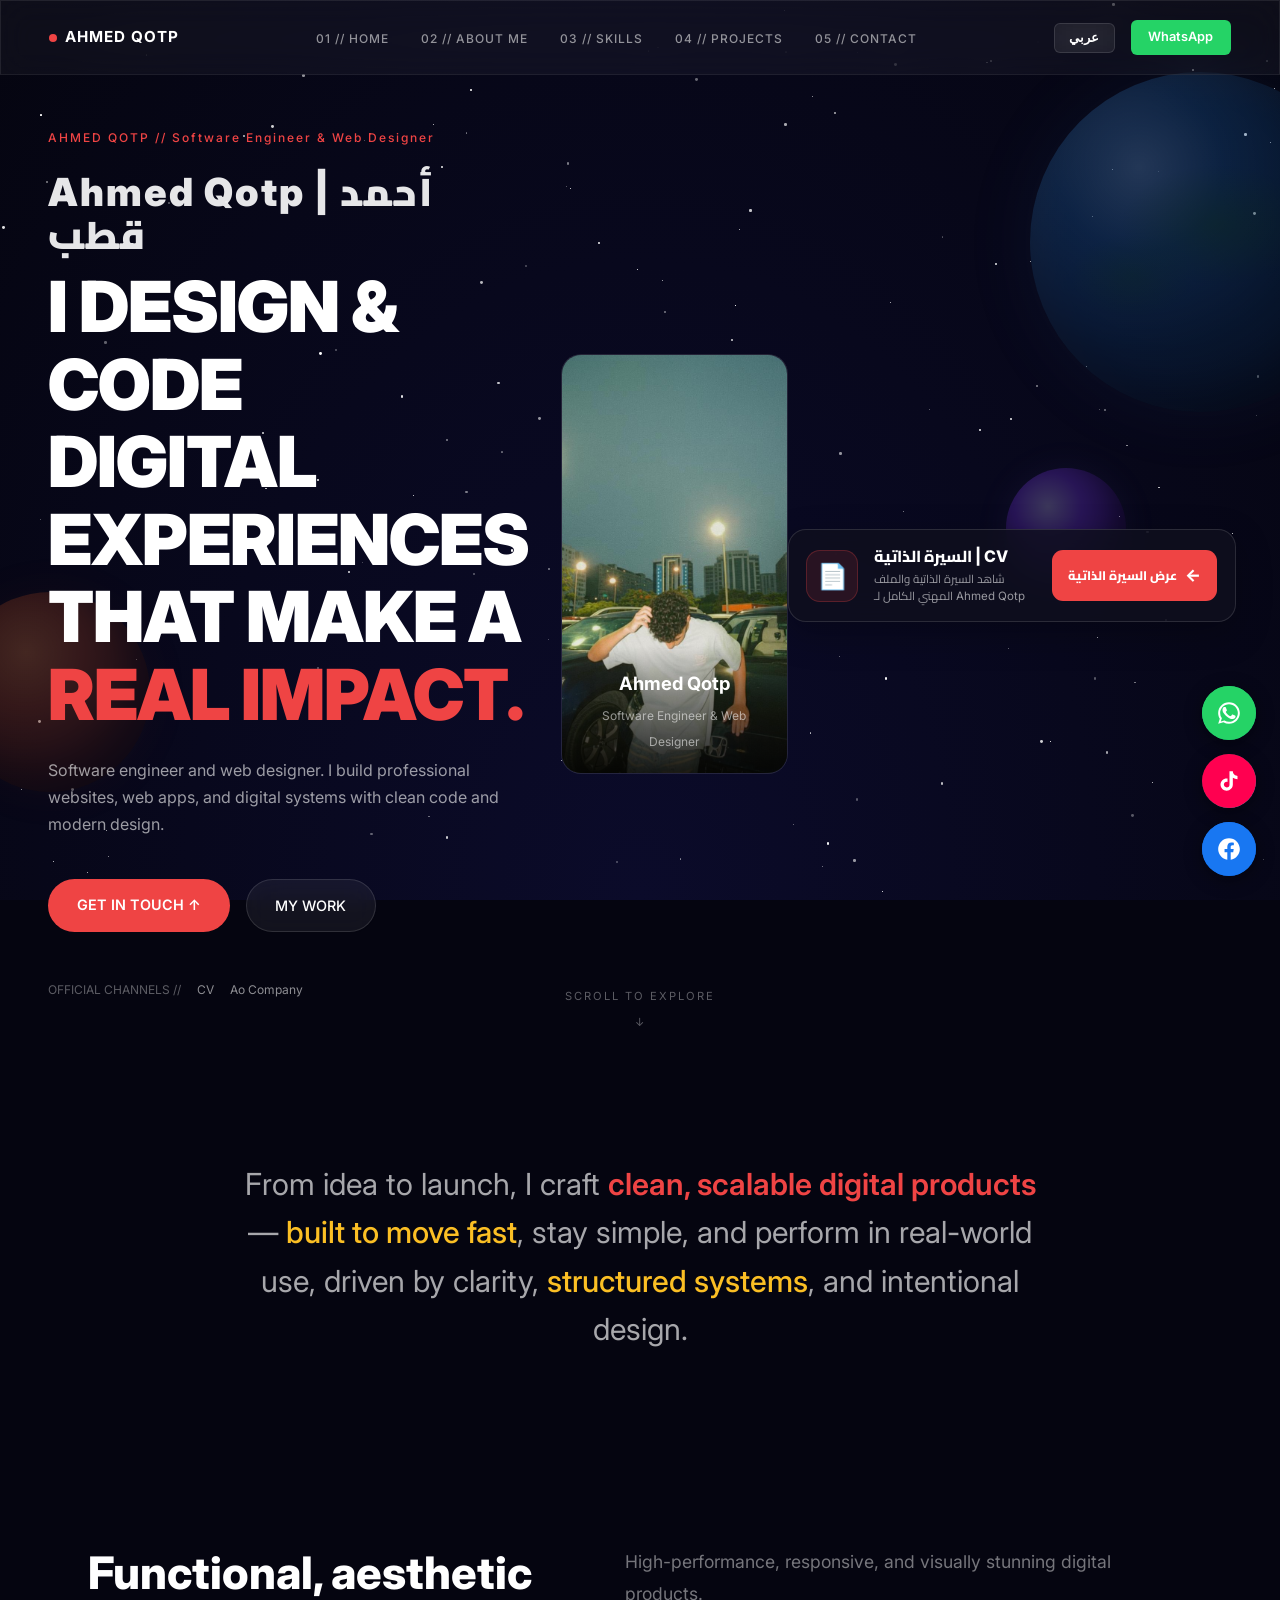
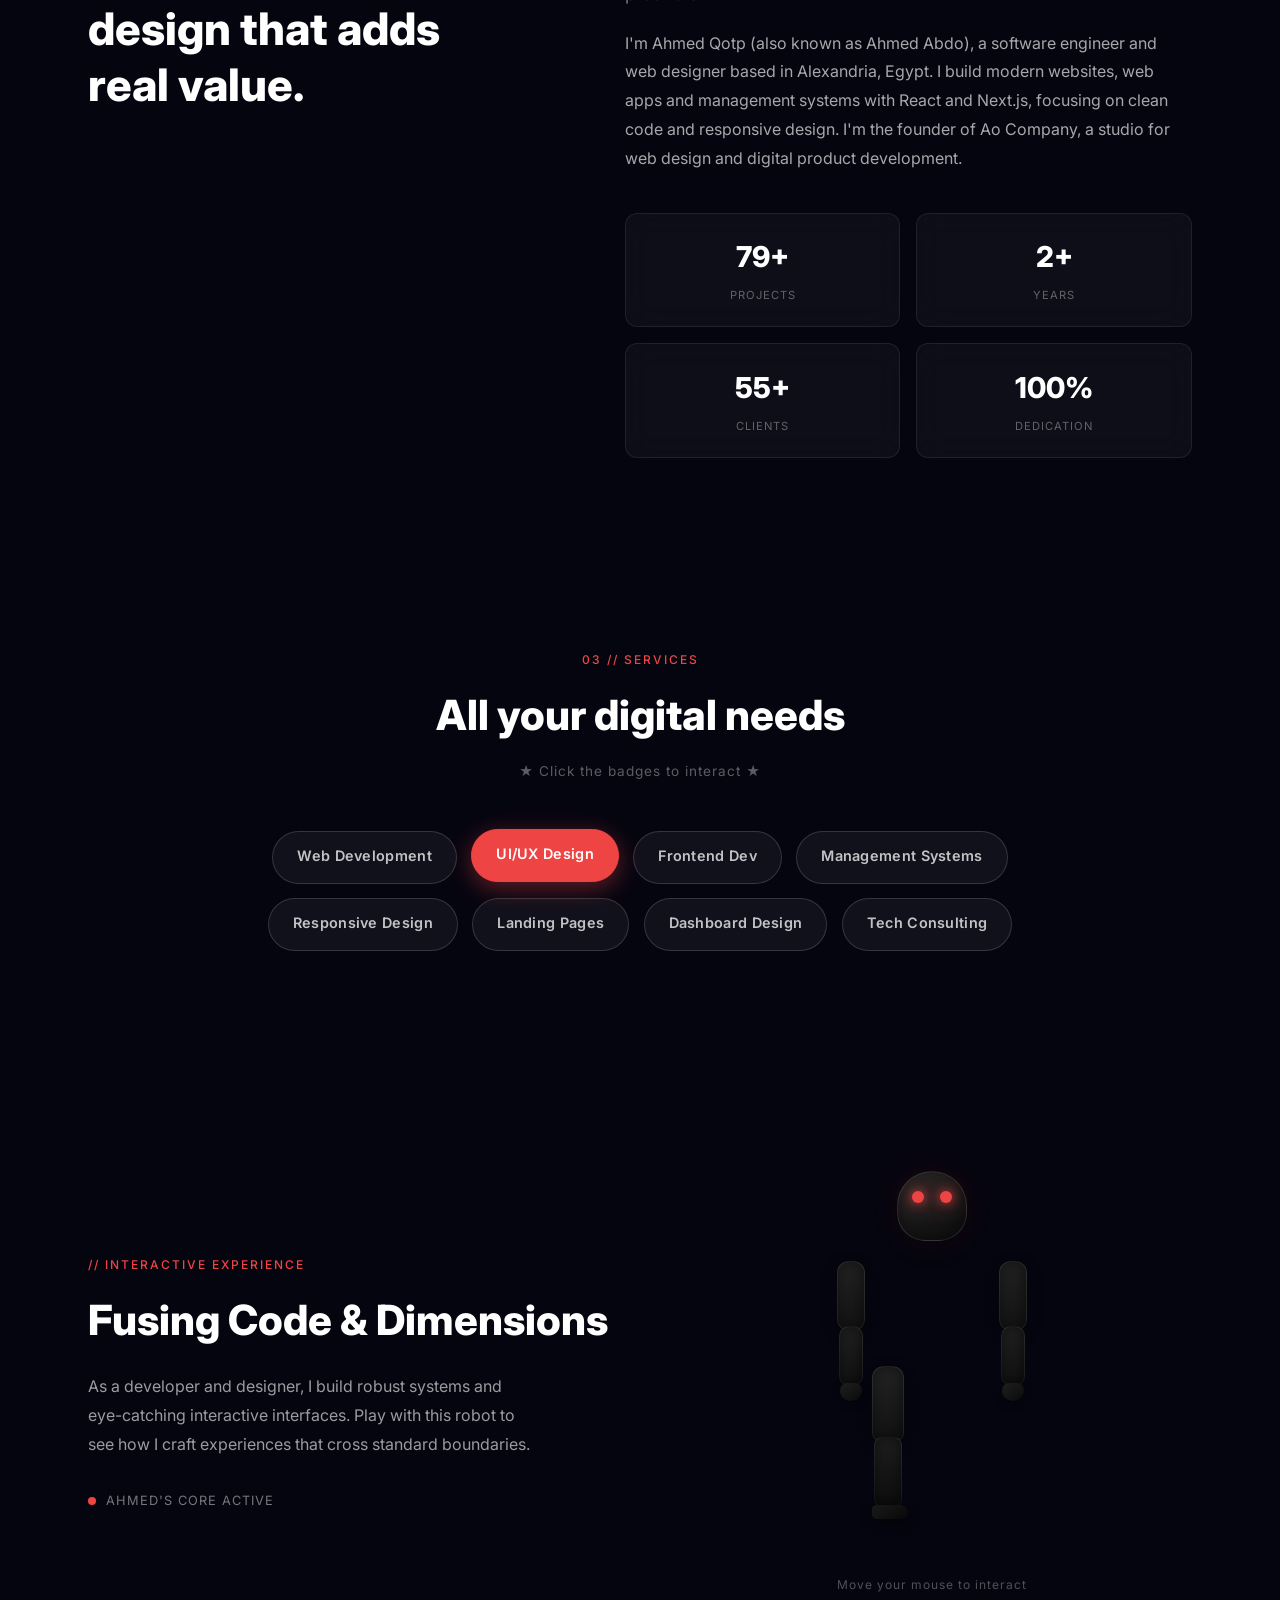
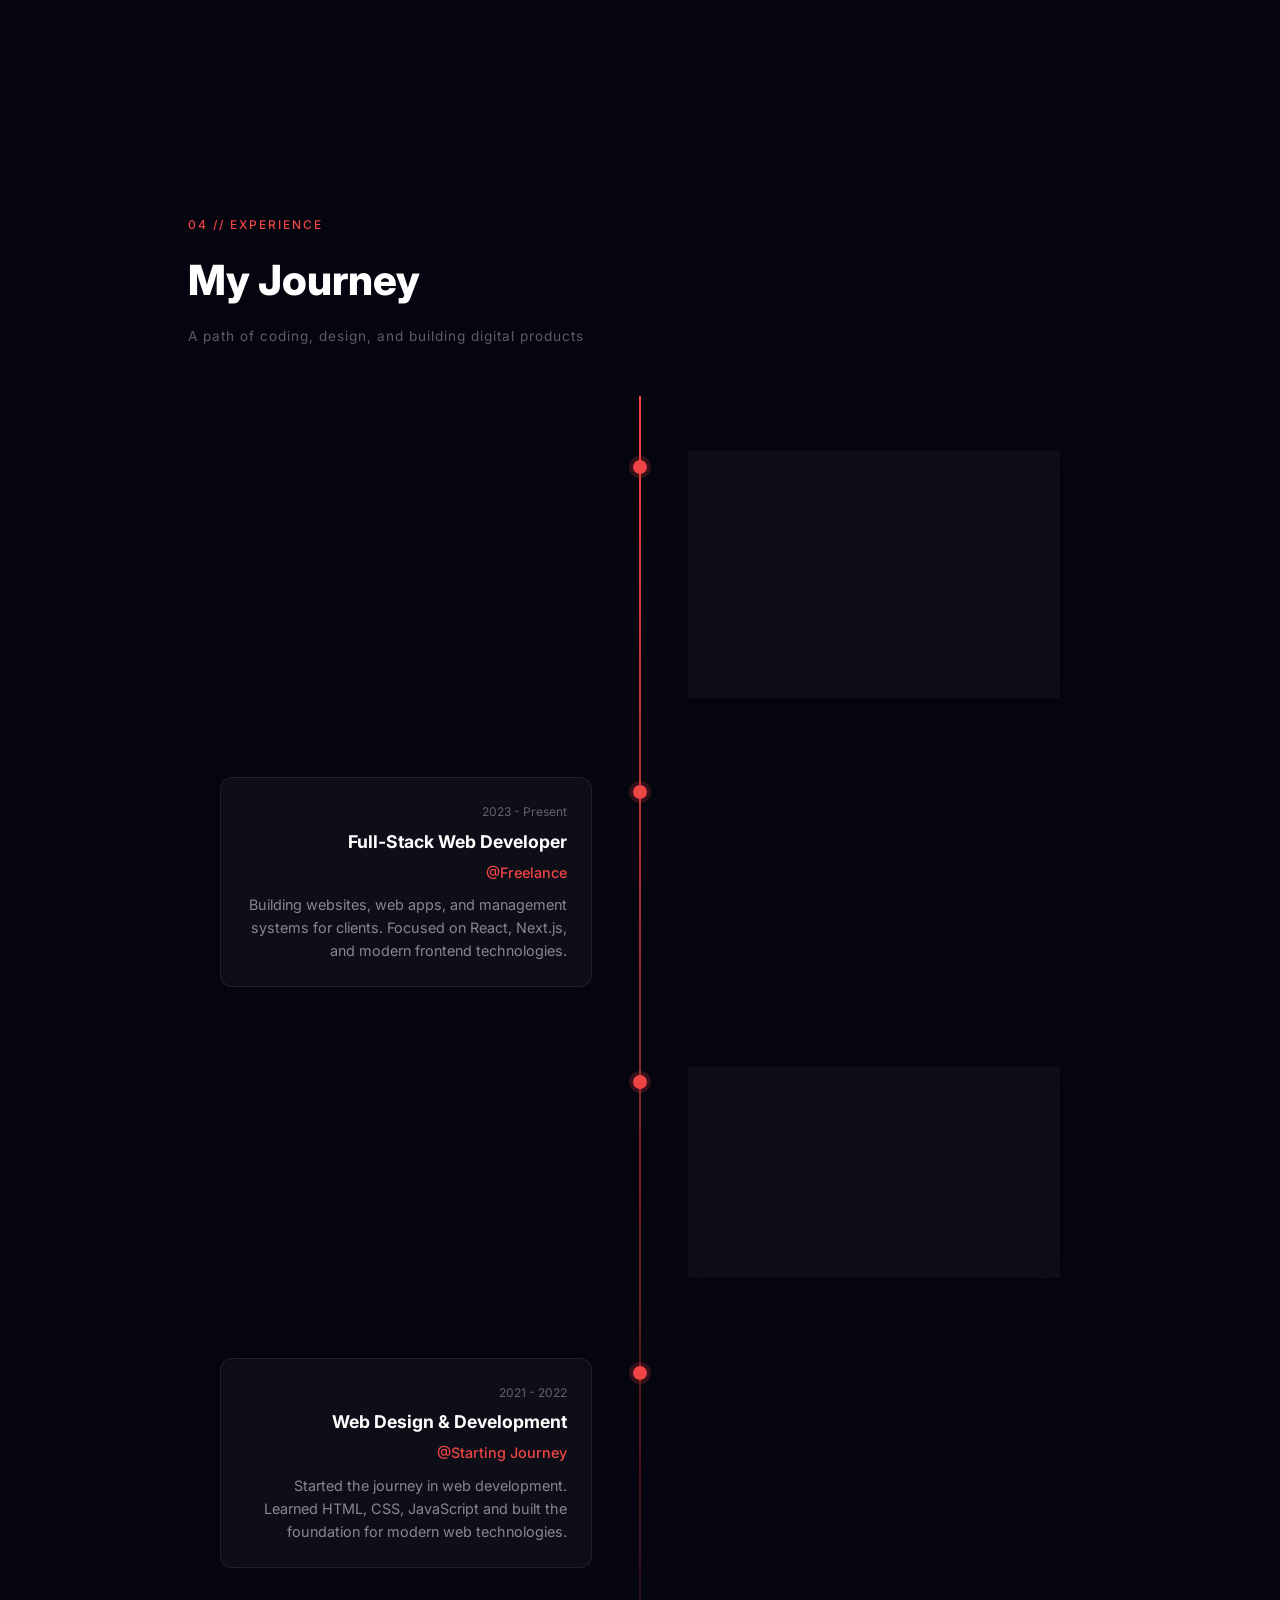
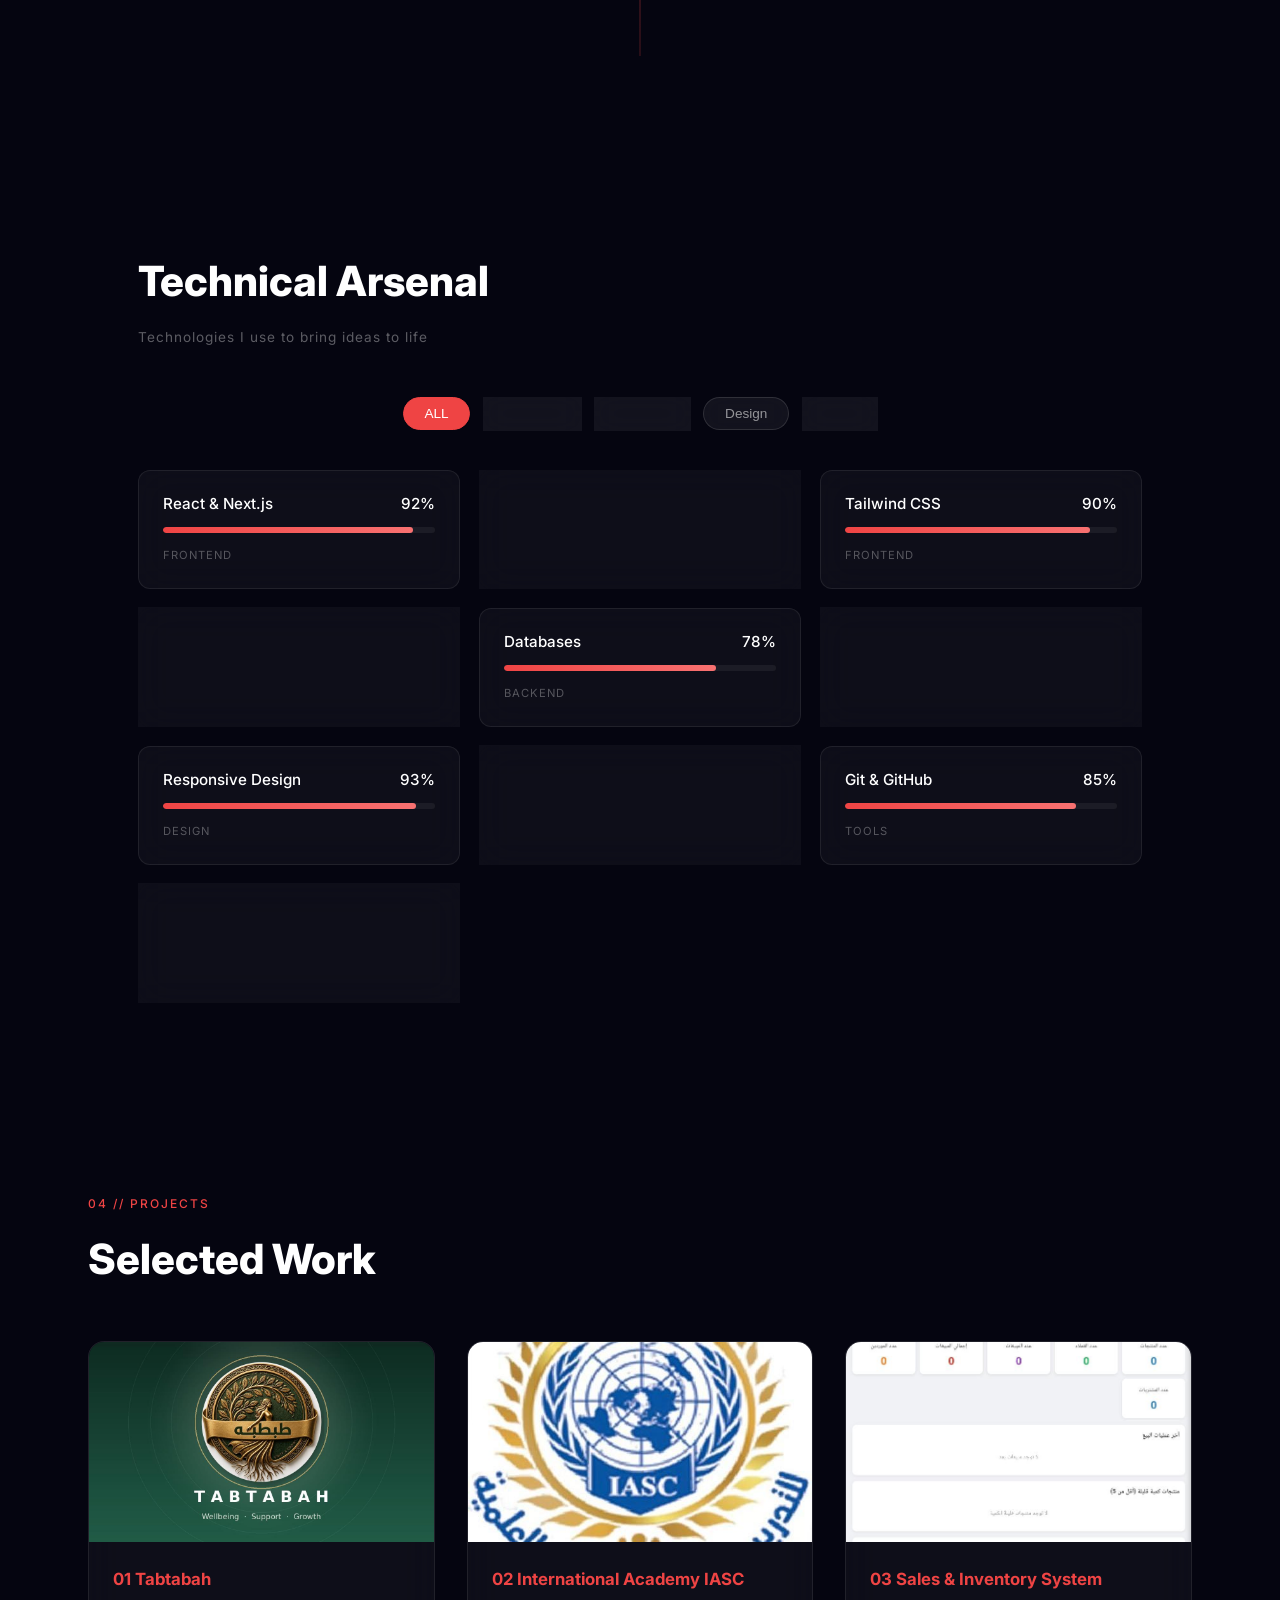
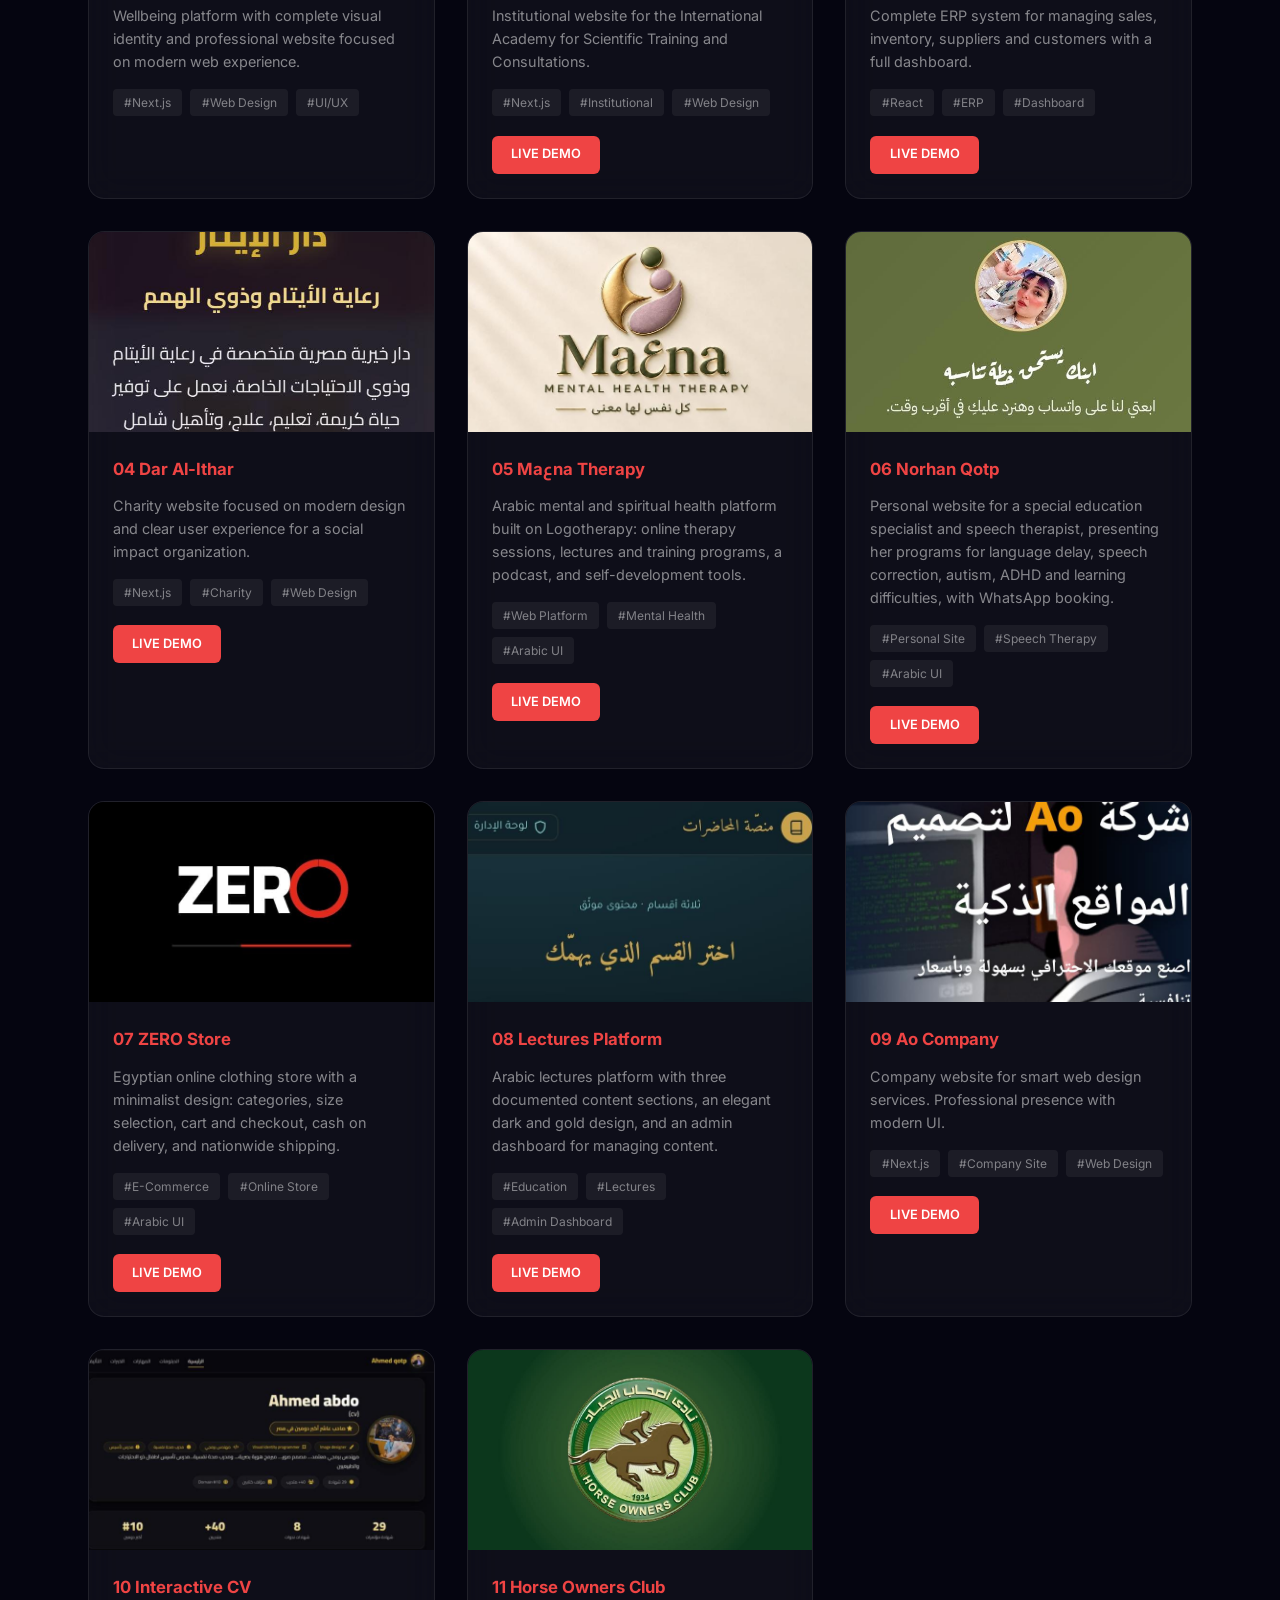
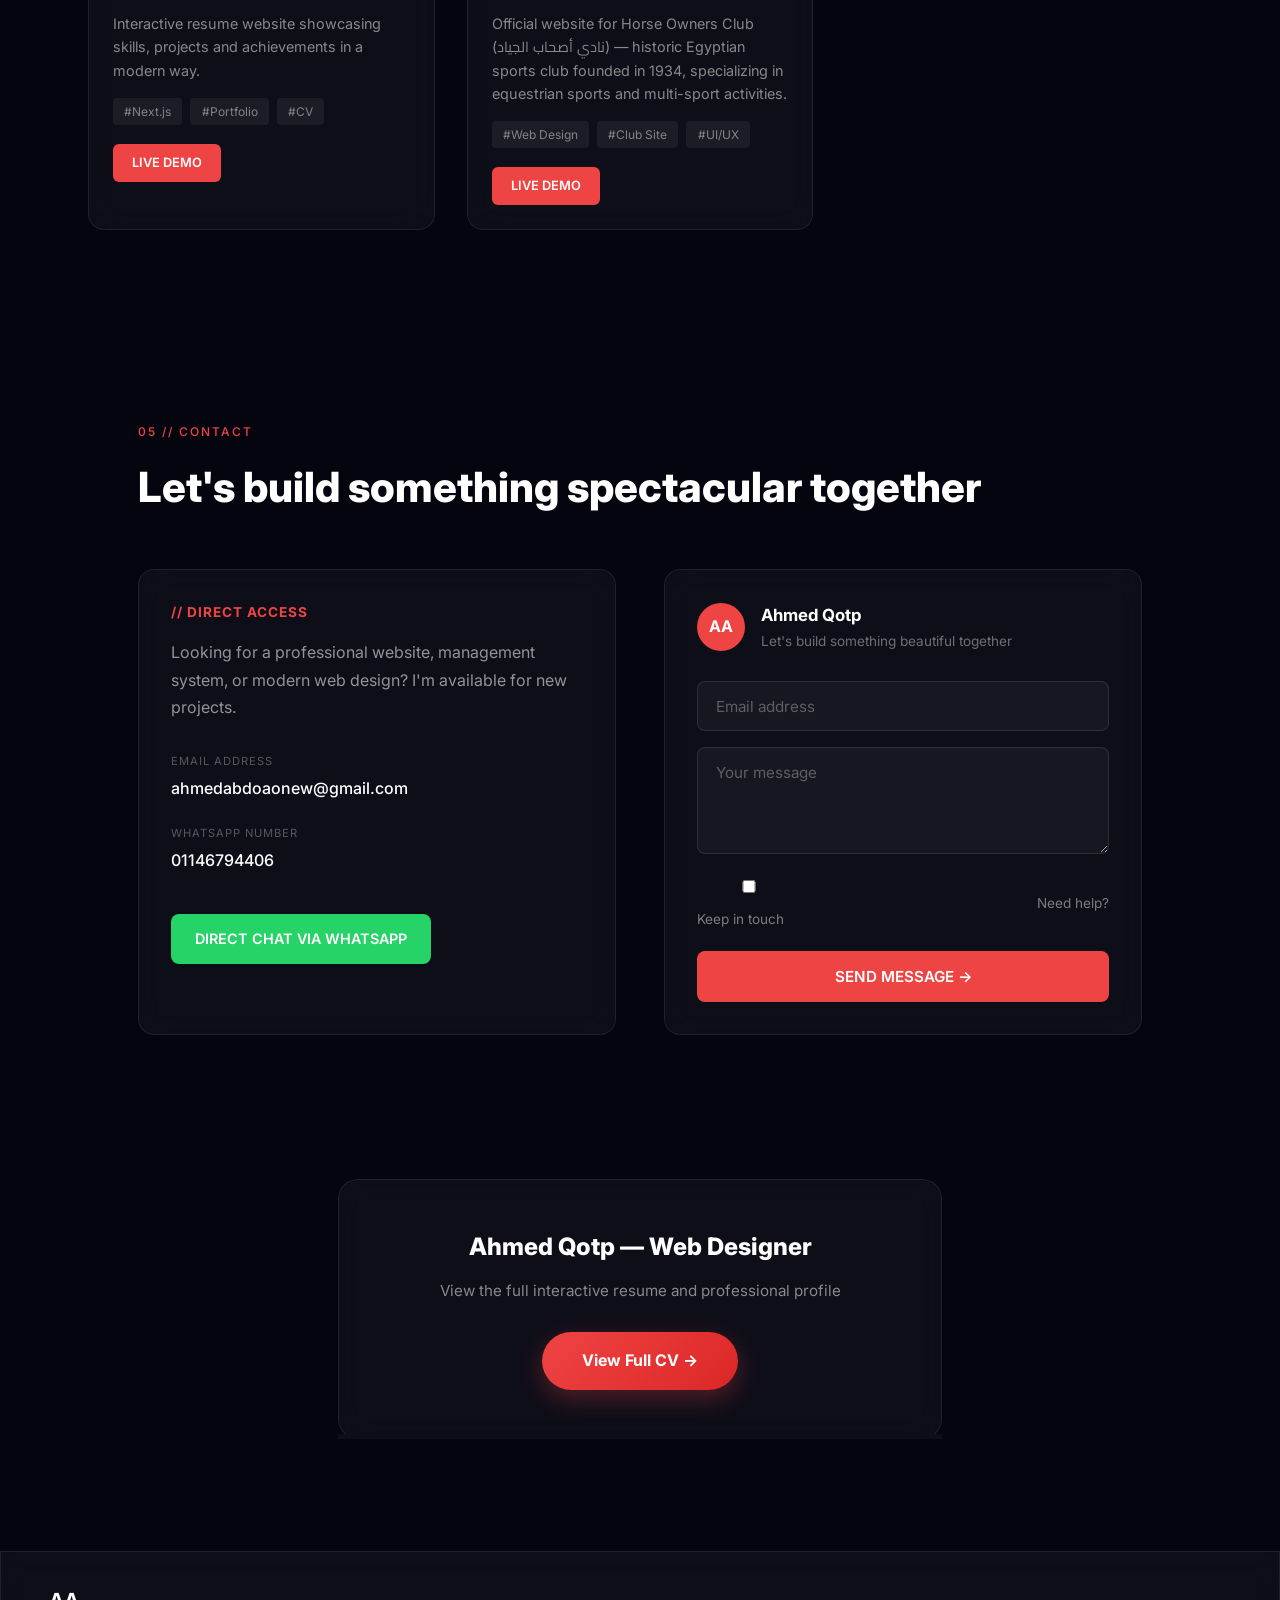
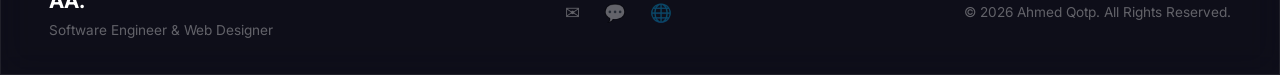
==== commit f396e238: "Add files via upload" ====
--- a/index.html
+++ b/index.html
@@ -524,11 +524,83 @@
 
       <div class="project-card glass">
         <div class="project-img">
+          <img src="maana-therapy.jpg" alt="Maana Therapy" class="project-image">
+        </div>
+        <div class="project-info">
+          <h3 data-i18n="p5-title">05 Maعna Therapy</h3>
+          <p data-i18n="p5-desc">Arabic mental and spiritual health platform built on Logotherapy: online therapy sessions, lectures and training programs, a podcast, and self-development tools.</p>
+          <div class="tags">
+            <span>#Web Platform</span>
+            <span>#Mental Health</span>
+            <span>#Arabic UI</span>
+          </div>
+          <div class="project-btns">
+            <a href="https://maana-therapy.vercel.app/" target="_blank" class="btn-red" data-i18n="live-demo">LIVE DEMO</a>
+          </div>
+        </div>
+      </div>
+
+      <div class="project-card glass">
+        <div class="project-img">
+          <img src="norhan-qotp.jpg" alt="Norhan Qotp" class="project-image">
+        </div>
+        <div class="project-info">
+          <h3 data-i18n="p6-title">06 Norhan Qotp</h3>
+          <p data-i18n="p6-desc">Personal website for a special education specialist and speech therapist, presenting her programs for language delay, speech correction, autism, ADHD and learning difficulties, with WhatsApp booking.</p>
+          <div class="tags">
+            <span>#Personal Site</span>
+            <span>#Speech Therapy</span>
+            <span>#Arabic UI</span>
+          </div>
+          <div class="project-btns">
+            <a href="https://norhanqotp.vercel.app/" target="_blank" class="btn-red" data-i18n="live-demo">LIVE DEMO</a>
+          </div>
+        </div>
+      </div>
+
+      <div class="project-card glass">
+        <div class="project-img">
+          <img src="zero-store.jpg" alt="ZERO Store" class="project-image">
+        </div>
+        <div class="project-info">
+          <h3 data-i18n="p7-title">07 ZERO Store</h3>
+          <p data-i18n="p7-desc">Egyptian online clothing store with a minimalist design: categories, size selection, cart and checkout, cash on delivery, and nationwide shipping.</p>
+          <div class="tags">
+            <span>#E-Commerce</span>
+            <span>#Online Store</span>
+            <span>#Arabic UI</span>
+          </div>
+          <div class="project-btns">
+            <a href="https://zero-fawn-eight.vercel.app/" target="_blank" class="btn-red" data-i18n="live-demo">LIVE DEMO</a>
+          </div>
+        </div>
+      </div>
+
+      <div class="project-card glass">
+        <div class="project-img">
+          <img src="lectures-platform.jpg" alt="Lectures Platform" class="project-image">
+        </div>
+        <div class="project-info">
+          <h3 data-i18n="p8-title">08 Lectures Platform</h3>
+          <p data-i18n="p8-desc">Arabic lectures platform with three documented content sections, an elegant dark and gold design, and an admin dashboard for managing content.</p>
+          <div class="tags">
+            <span>#Education</span>
+            <span>#Lectures</span>
+            <span>#Admin Dashboard</span>
+          </div>
+          <div class="project-btns">
+            <a href="https://courses-two-eta.vercel.app/" target="_blank" class="btn-red" data-i18n="live-demo">LIVE DEMO</a>
+          </div>
+        </div>
+      </div>
+
+      <div class="project-card glass">
+        <div class="project-img">
           <img src="ao-company.png" alt="Ao Company" class="project-image">
         </div>
         <div class="project-info">
-          <h3 data-i18n="p5-title">05 Ao Company</h3>
-          <p data-i18n="p5-desc">Company website for smart web design services. Professional presence with modern UI.</p>
+          <h3 data-i18n="p9-title">09 Ao Company</h3>
+          <p data-i18n="p9-desc">Company website for smart web design services. Professional presence with modern UI.</p>
           <div class="tags">
             <span>#Next.js</span>
             <span>#Company Site</span>
@@ -545,8 +617,8 @@
           <img src="ahmed-profile.png" alt="Ahmed Qotp portfolio project" class="project-image">
         </div>
         <div class="project-info">
-          <h3 data-i18n="p6-title">06 Interactive CV</h3>
-          <p data-i18n="p6-desc">Interactive resume website showcasing skills, projects and achievements in a modern way.</p>
+          <h3 data-i18n="p10-title">10 Interactive CV</h3>
+          <p data-i18n="p10-desc">Interactive resume website showcasing skills, projects and achievements in a modern way.</p>
           <div class="tags">
             <span>#Next.js</span>
             <span>#Portfolio</span>
@@ -563,8 +635,8 @@
           <img src="horse-owners-club.jpg" alt="Horse Owners Club" class="project-image">
         </div>
         <div class="project-info">
-          <h3 data-i18n="p7-title">07 Horse Owners Club</h3>
-          <p data-i18n="p7-desc">Official website for Horse Owners Club (نادي أصحاب الجياد) — historic Egyptian sports club founded in 1934, specializing in equestrian sports and multi-sport activities.</p>
+          <h3 data-i18n="p11-title">11 Horse Owners Club</h3>
+          <p data-i18n="p11-desc">Official website for Horse Owners Club (نادي أصحاب الجياد) — historic Egyptian sports club founded in 1934, specializing in equestrian sports and multi-sport activities.</p>
           <div class="tags">
             <span>#Web Design</span>
             <span>#Club Site</span>
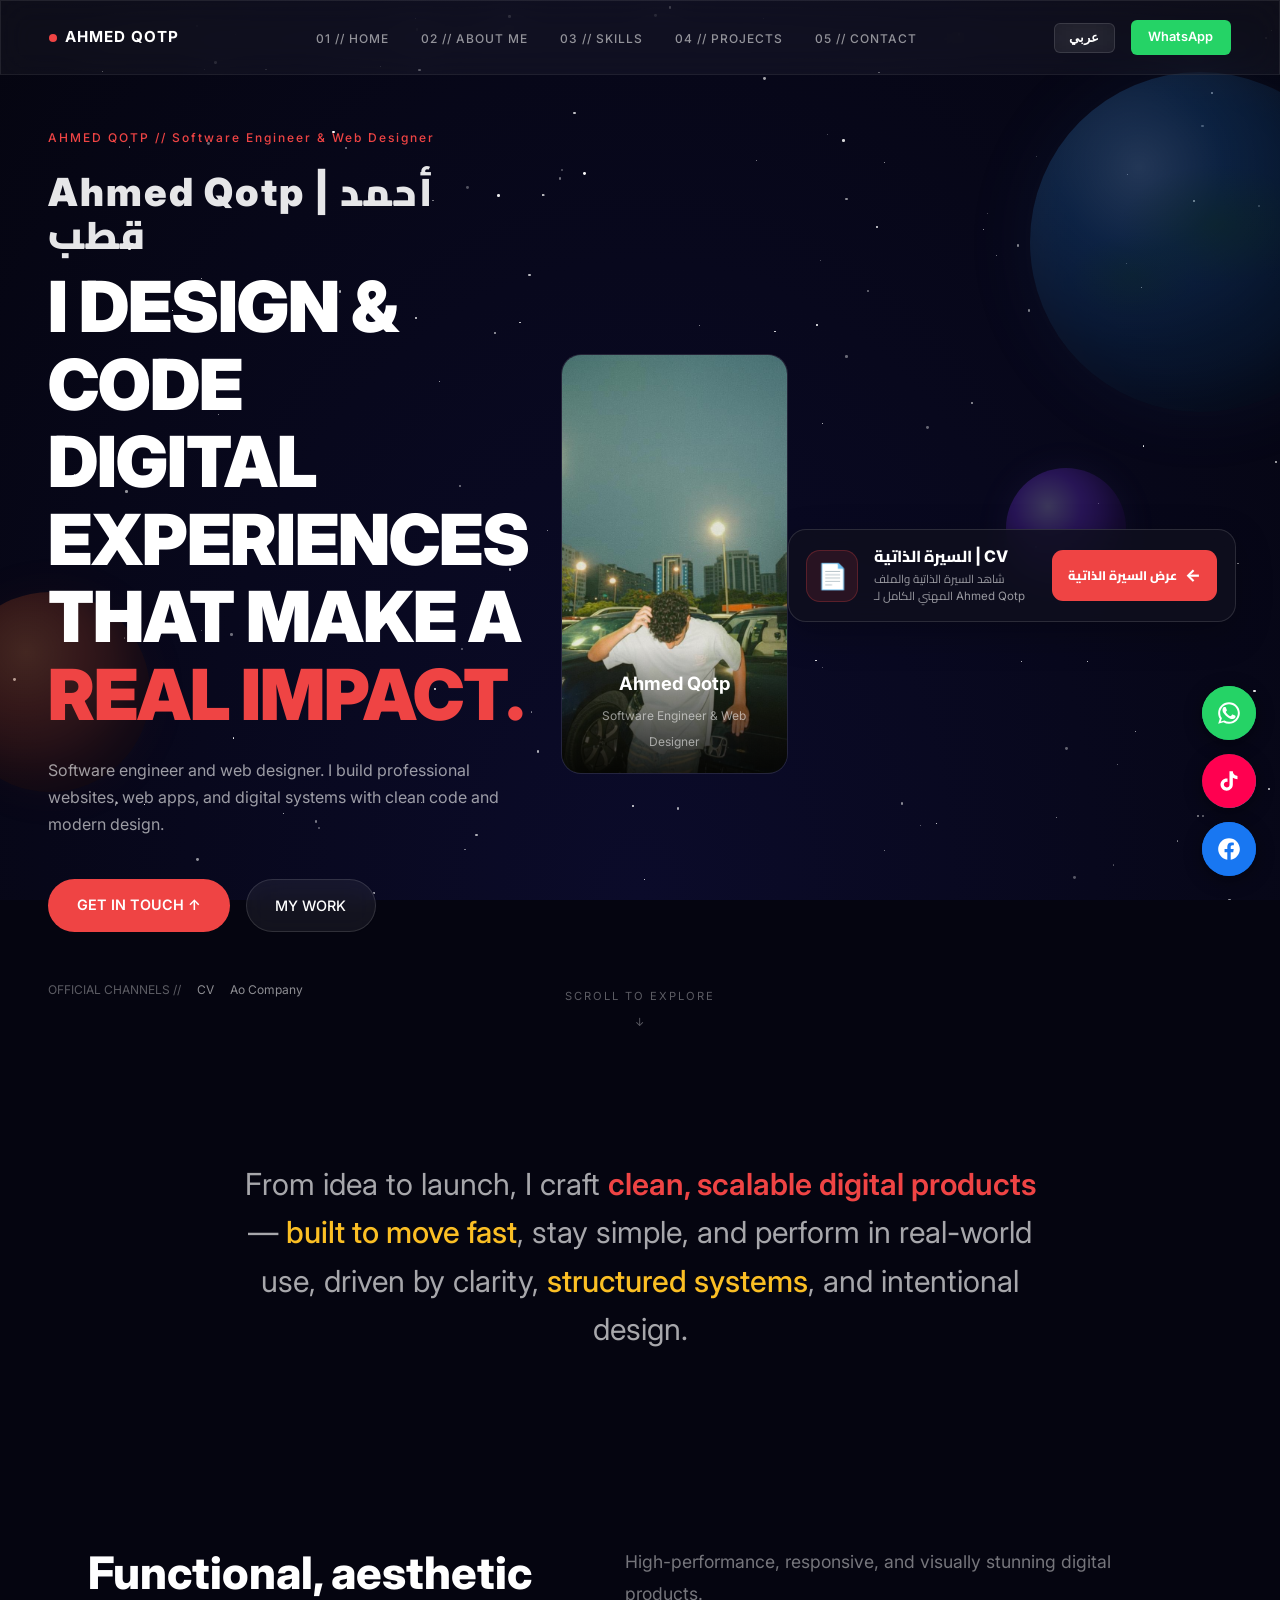
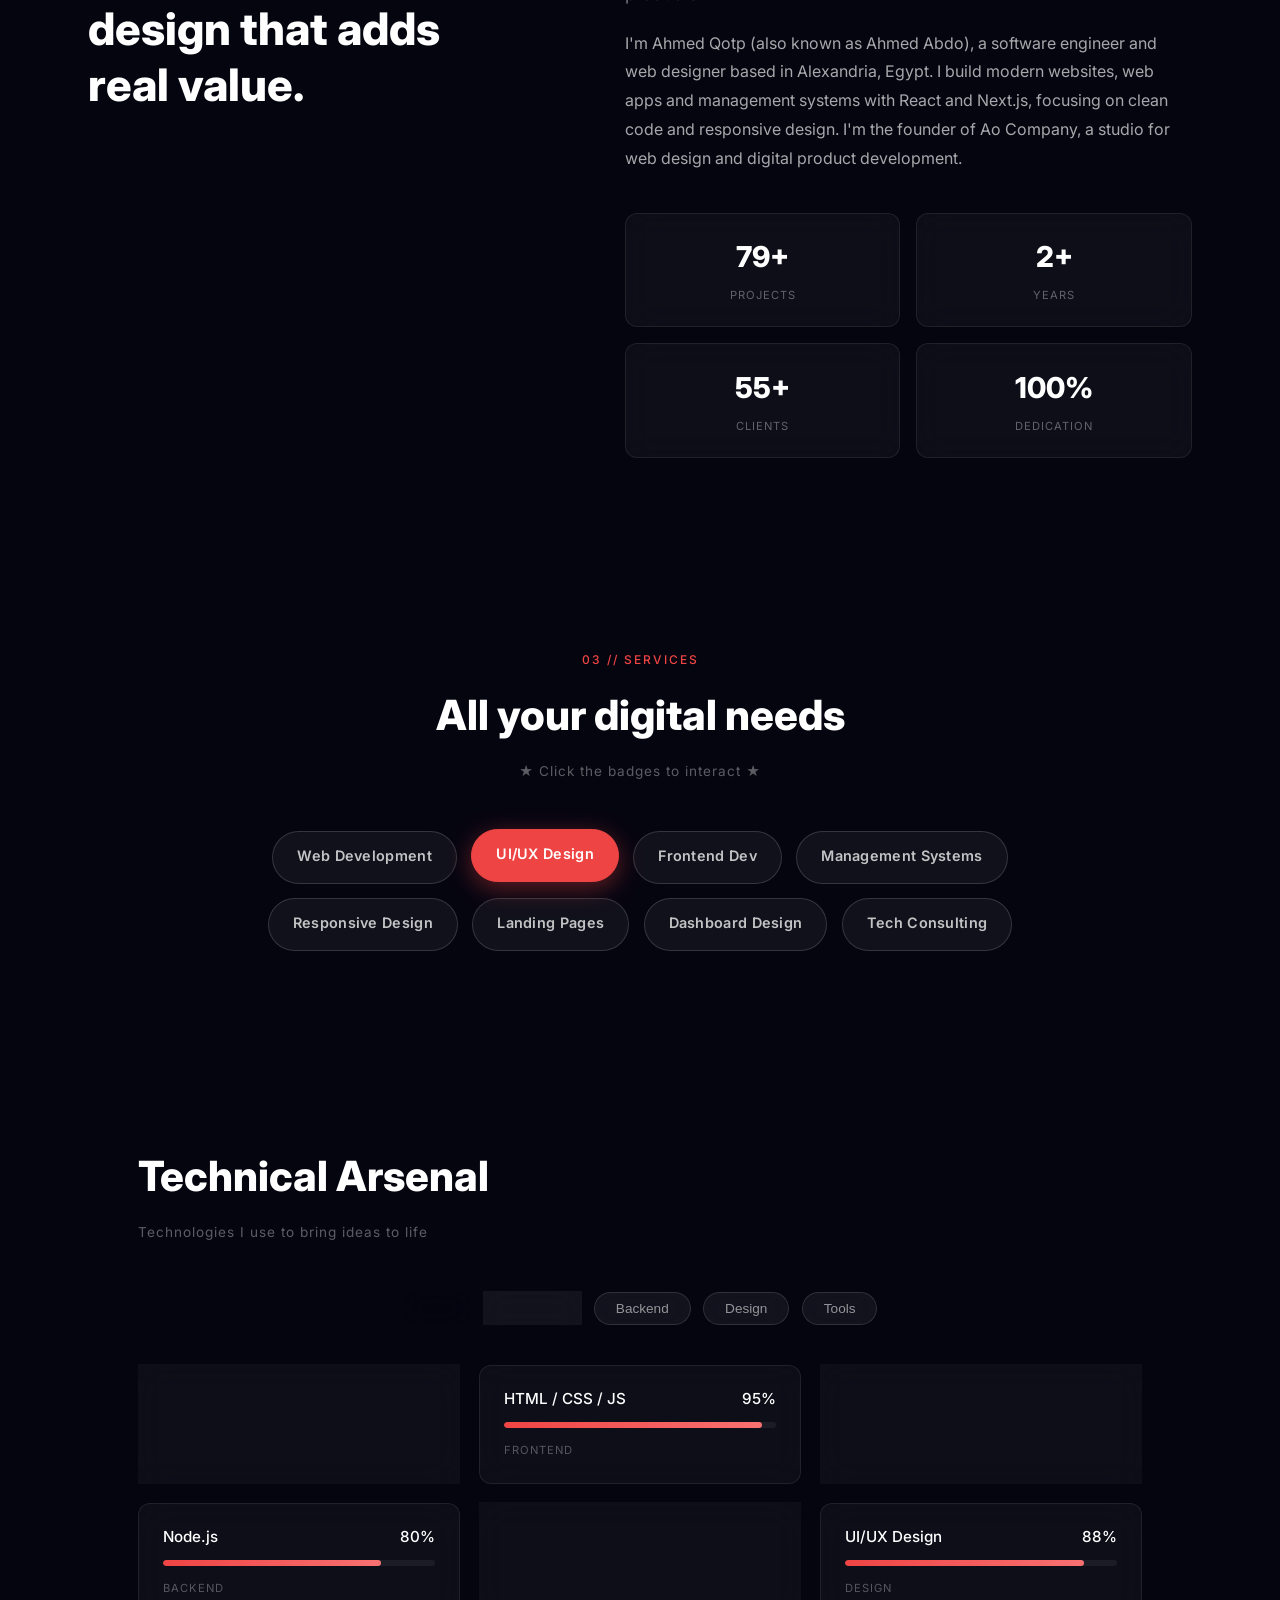
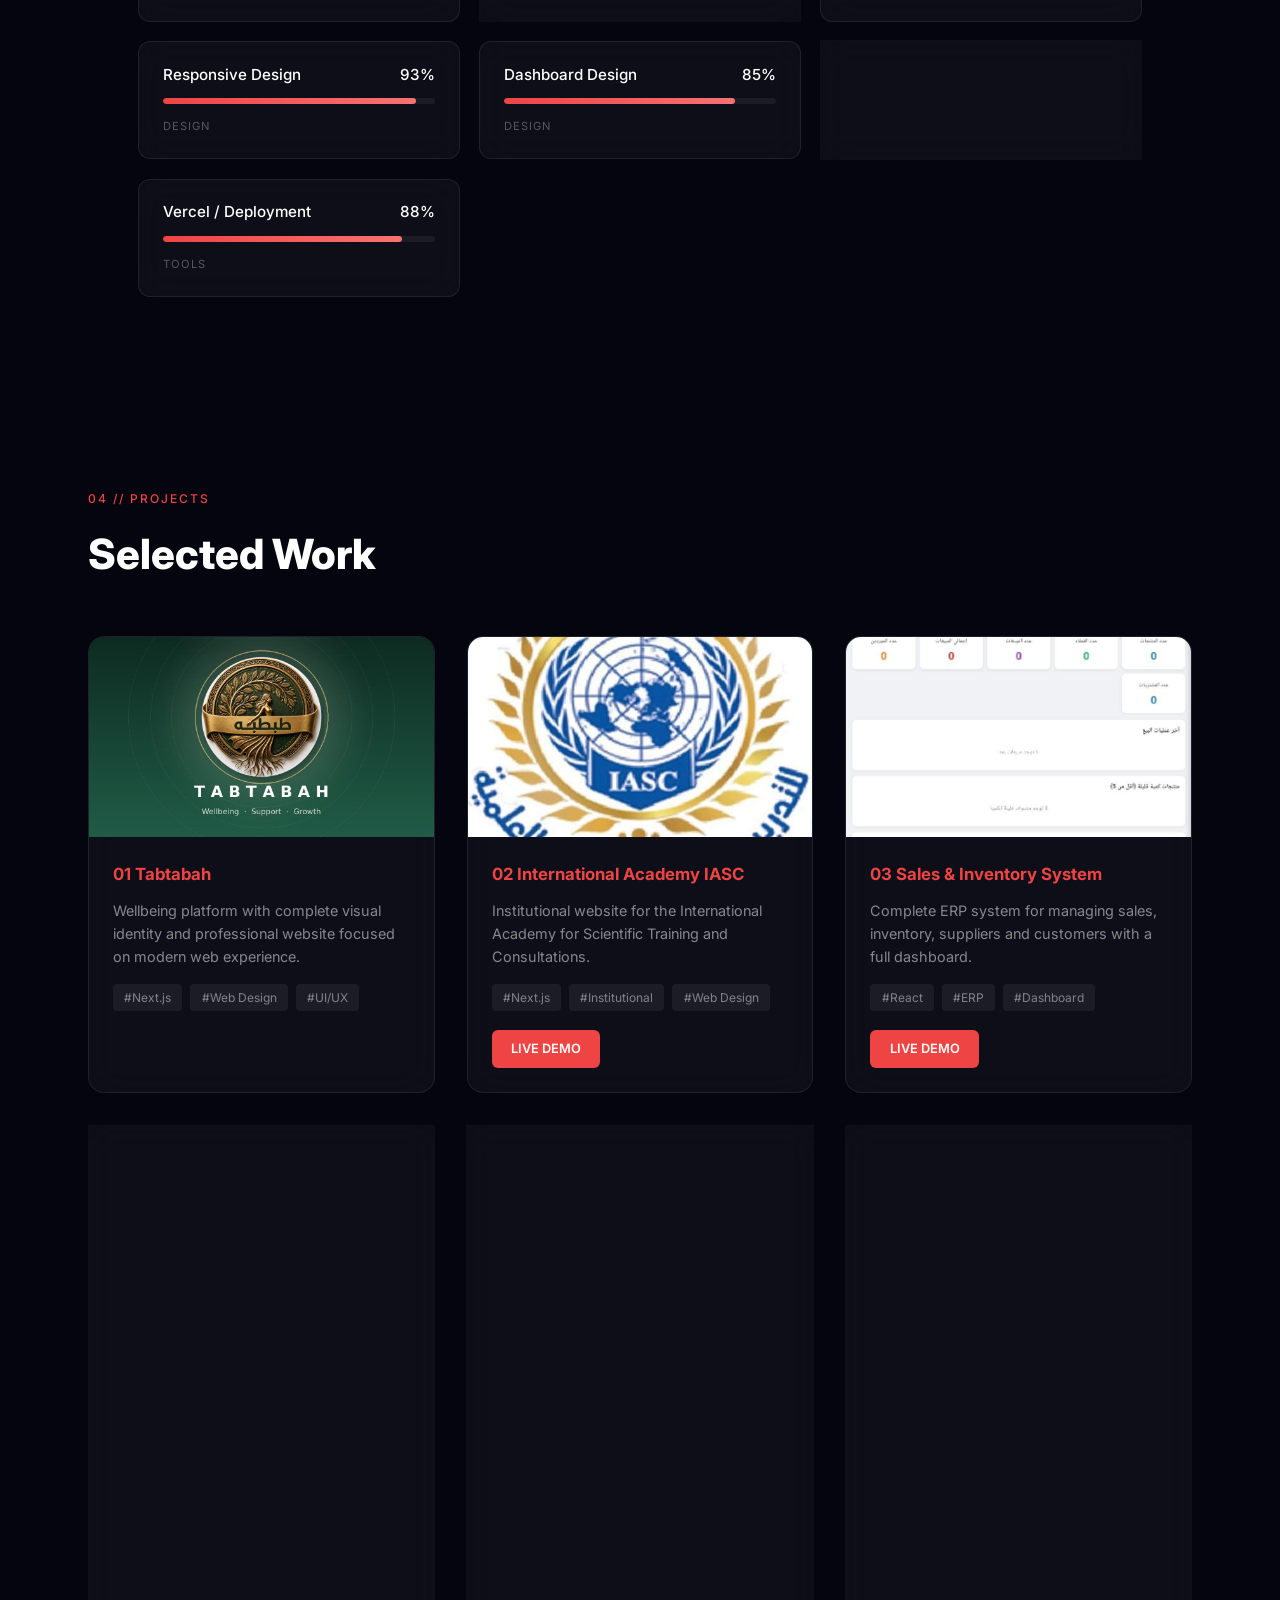
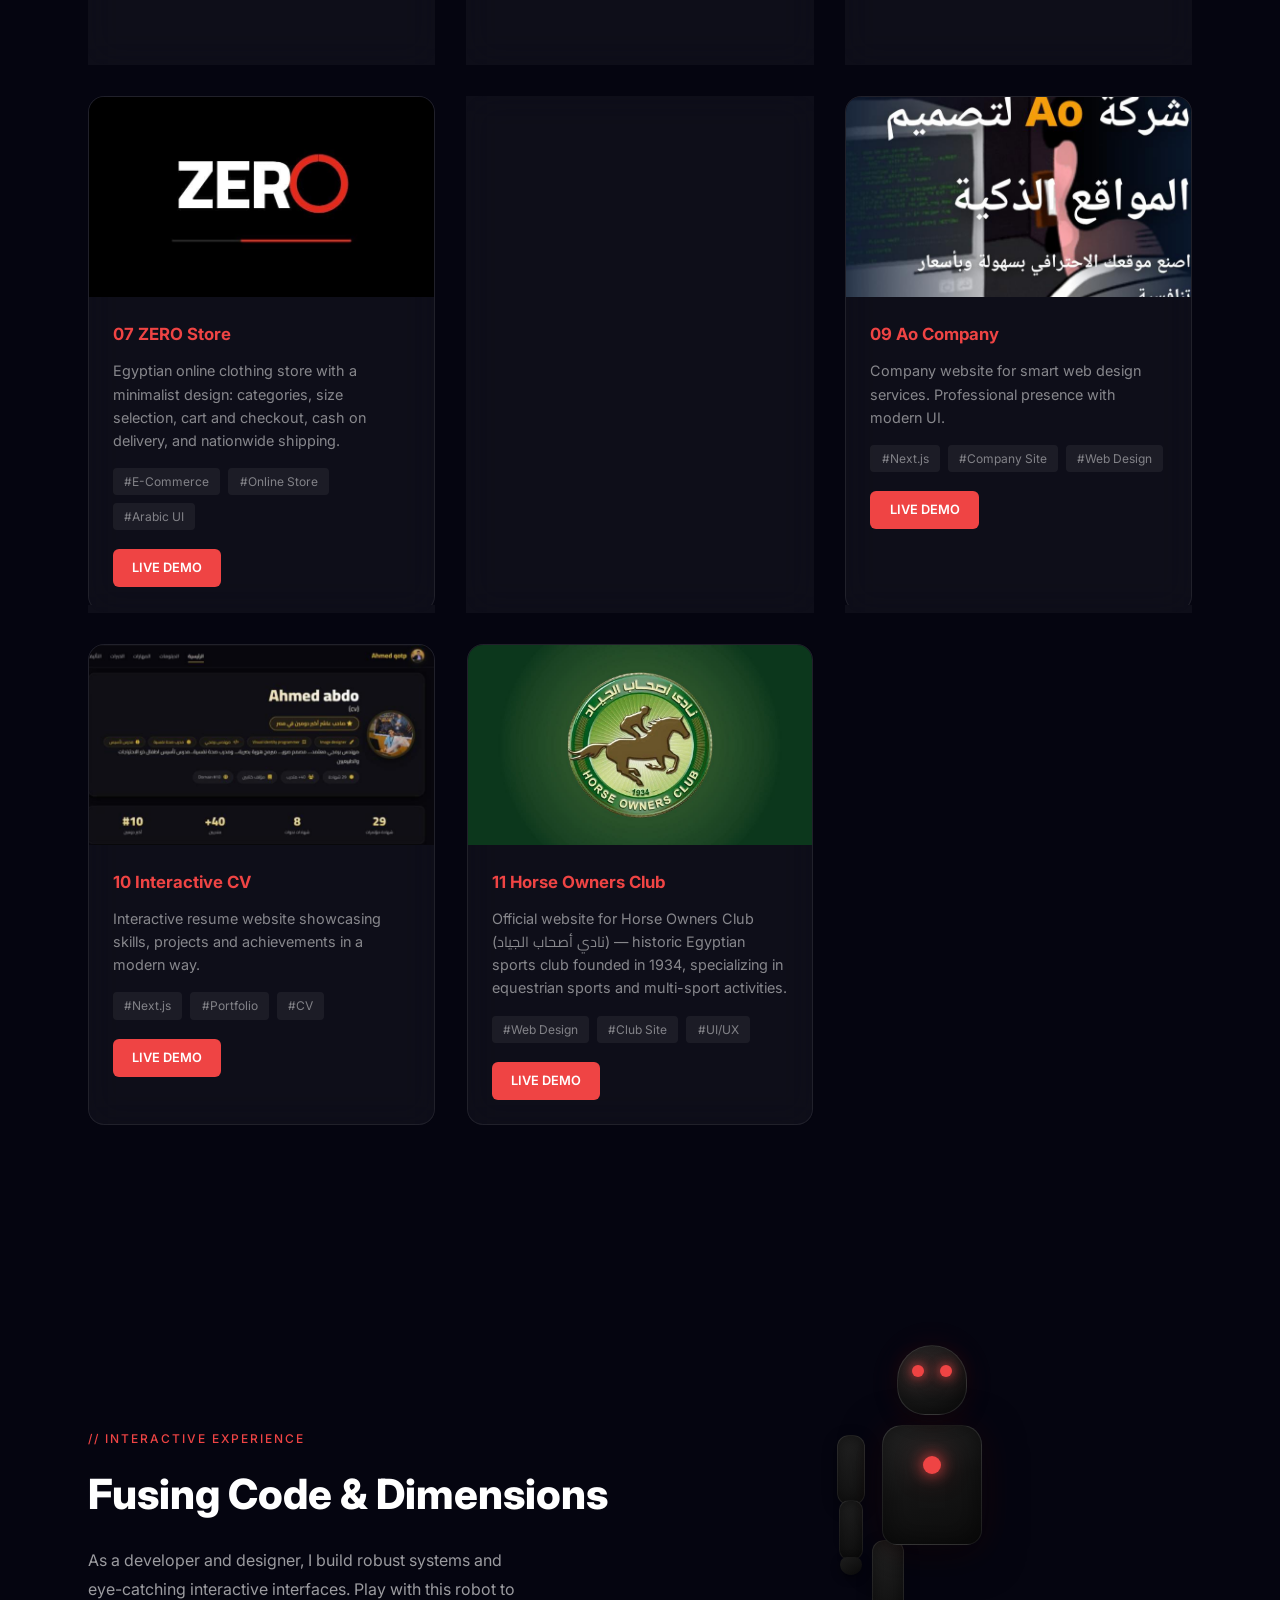
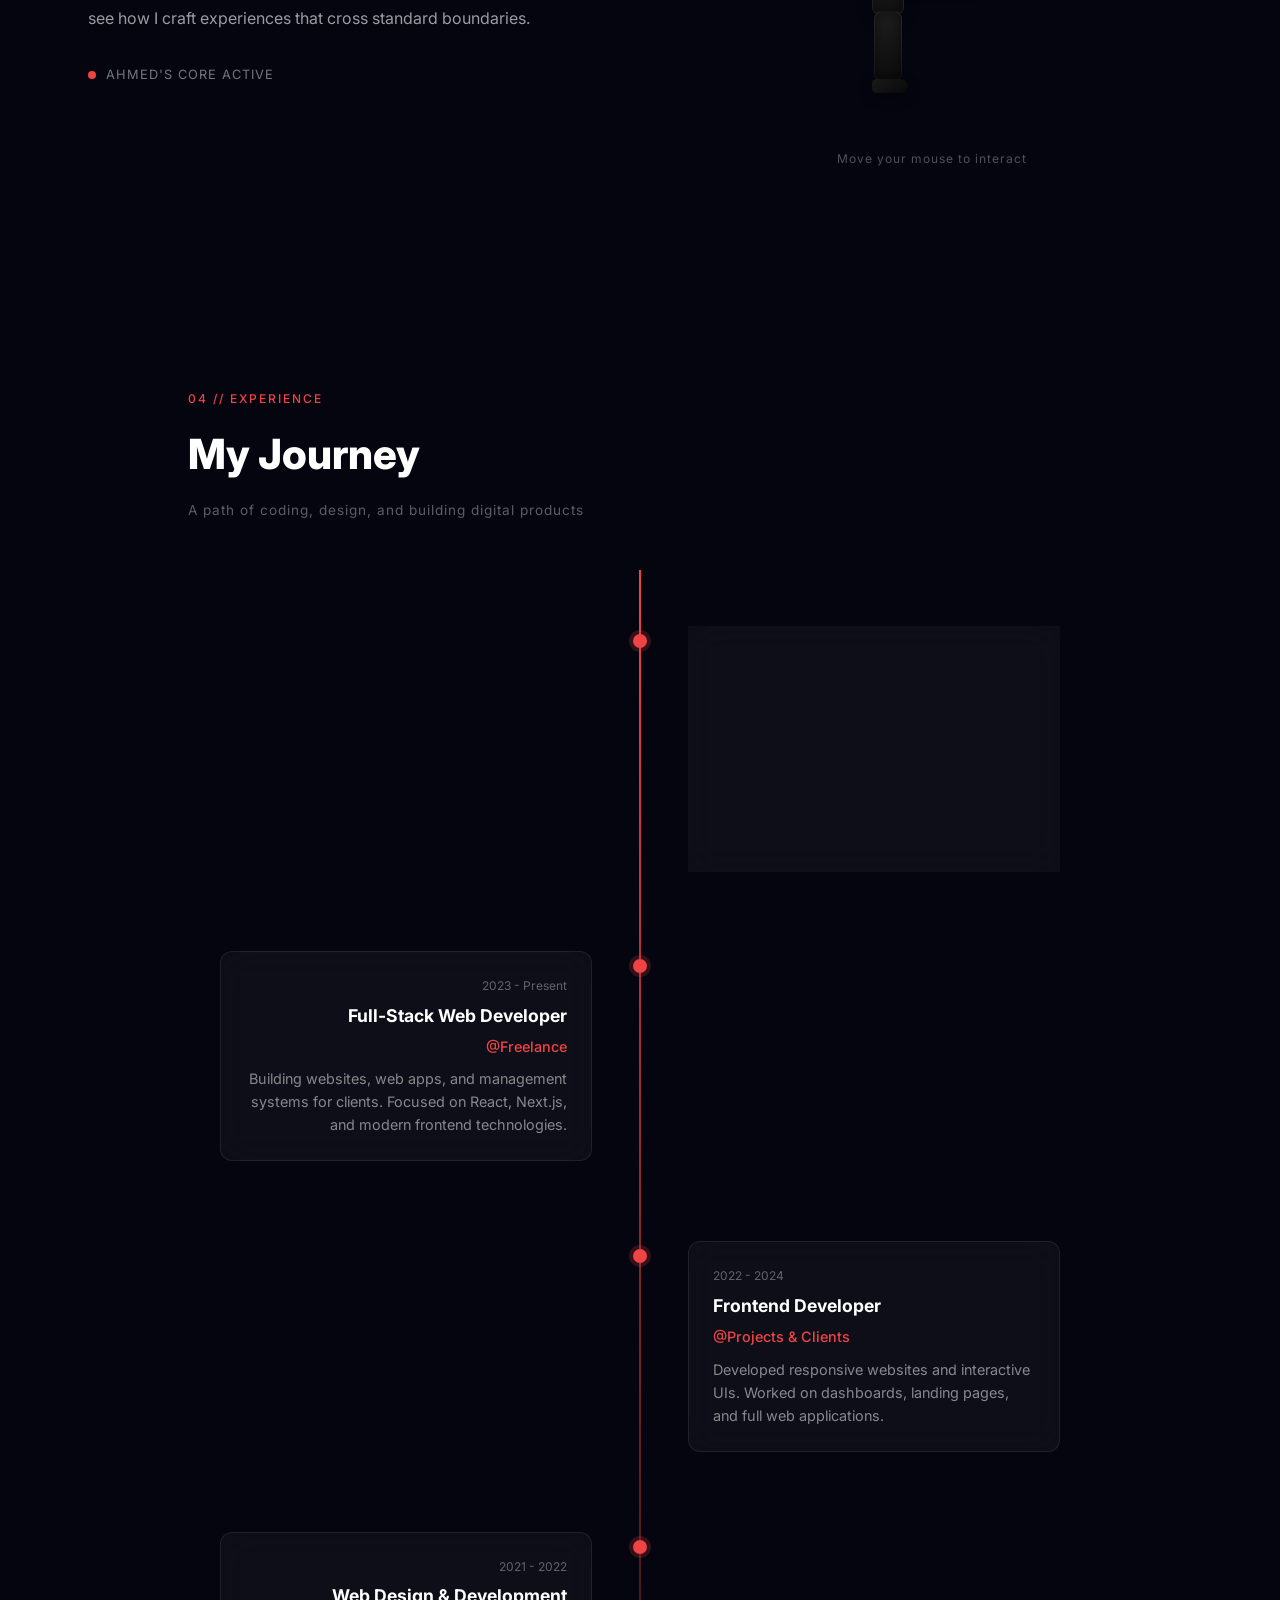
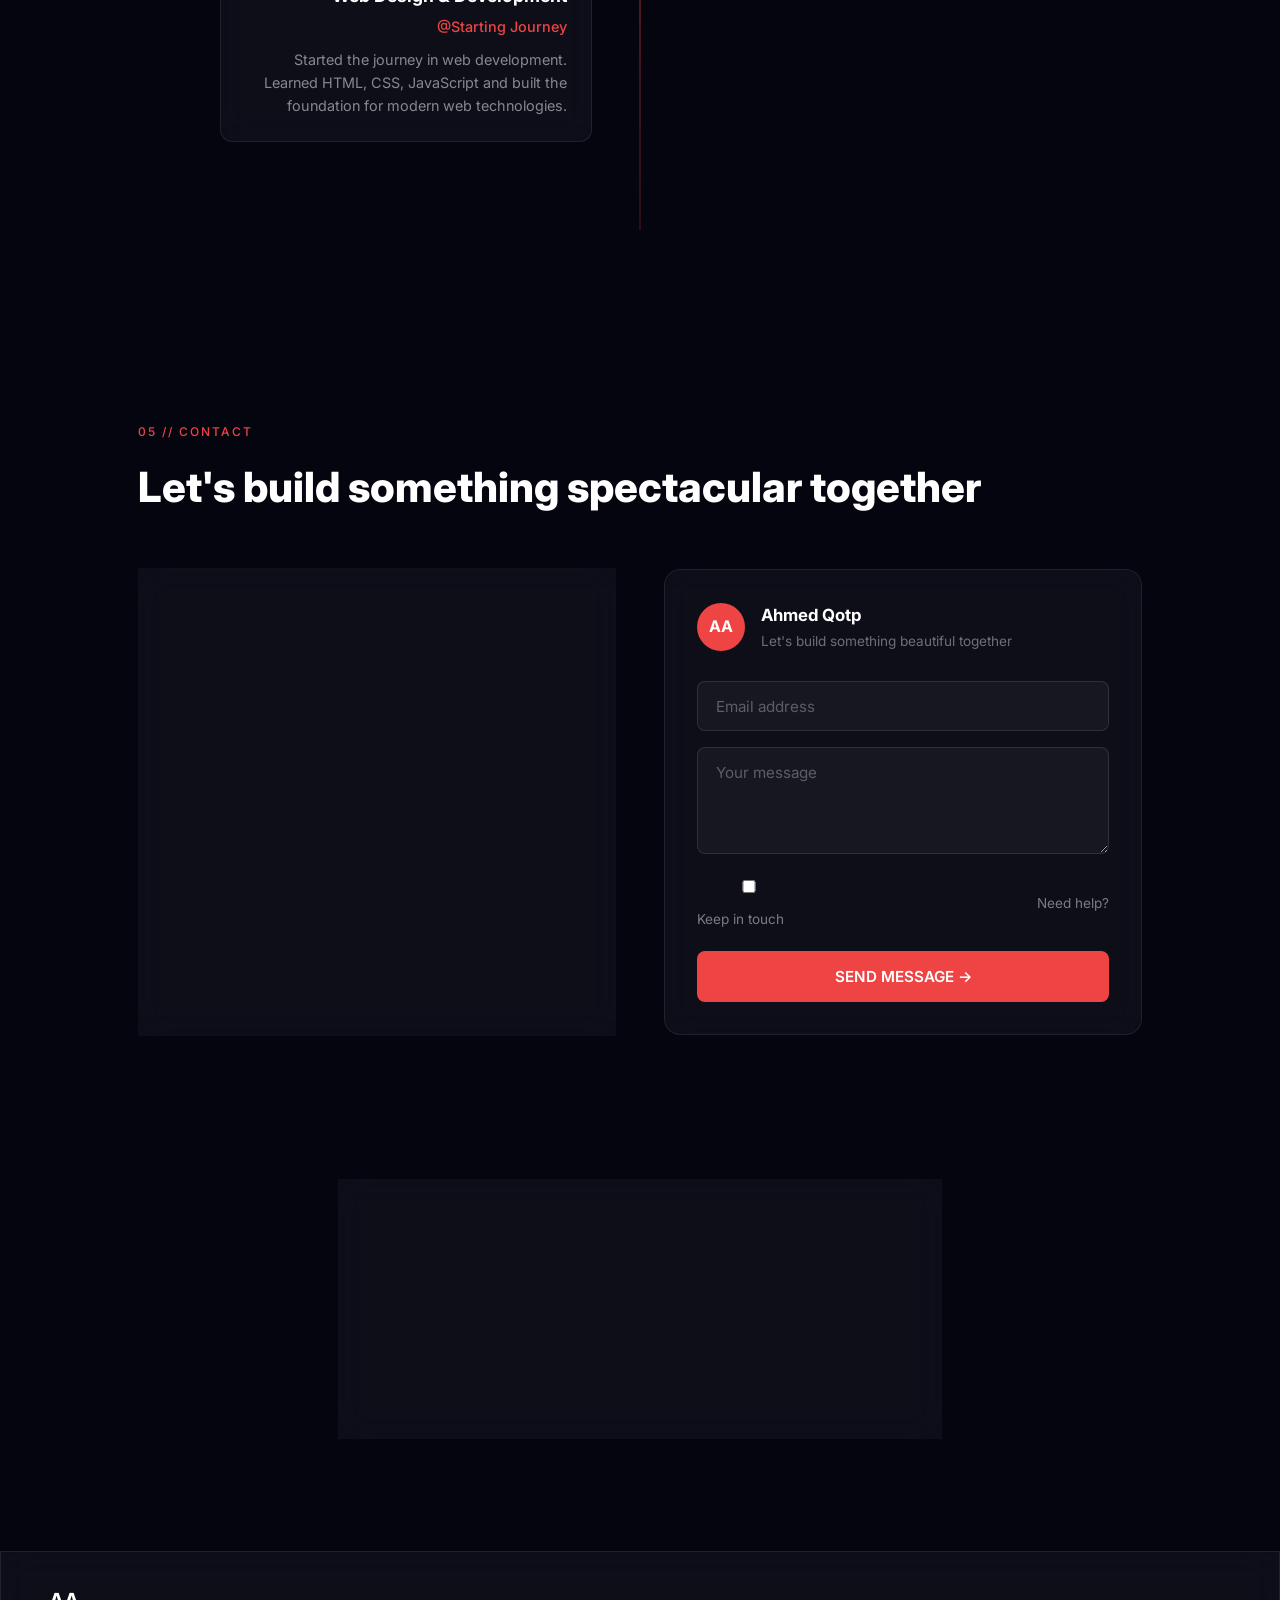
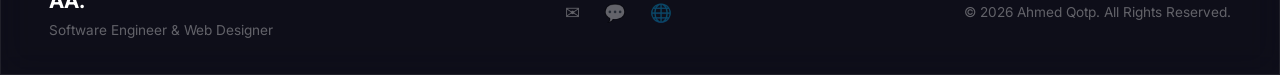
==== commit 8e825ed6: "Add files via upload" ====
--- a/index.html
+++ b/index.html
@@ -241,6 +241,314 @@
     </div>
   </section>
 
+  <!-- Skills -->
+  <section id="skills" class="skills">
+    <div class="section-header">
+      <h2 data-i18n="skills-title">Technical Arsenal</h2>
+      <p class="section-desc" data-i18n="skills-desc">Technologies I use to bring ideas to life</p>
+    </div>
+    <div class="skills-filter">
+      <button class="filter-btn glass-btn active" data-filter="all" data-i18n="filter-all">ALL</button>
+      <button class="filter-btn glass-btn" data-filter="frontend" data-i18n="filter-frontend">Frontend</button>
+      <button class="filter-btn glass-btn" data-filter="backend" data-i18n="filter-backend">Backend</button>
+      <button class="filter-btn glass-btn" data-filter="design" data-i18n="filter-design">Design</button>
+      <button class="filter-btn glass-btn" data-filter="tools" data-i18n="filter-tools">Tools</button>
+    </div>
+    <div class="skills-grid">
+      <div class="skill-card glass" data-category="frontend">
+        <div class="skill-info">
+          <span>React & Next.js</span>
+          <span>92%</span>
+        </div>
+        <div class="progress"><div class="bar" data-width="92"></div></div>
+        <small>FRONTEND</small>
+      </div>
+      <div class="skill-card glass" data-category="frontend">
+        <div class="skill-info">
+          <span>HTML / CSS / JS</span>
+          <span>95%</span>
+        </div>
+        <div class="progress"><div class="bar" data-width="95"></div></div>
+        <small>FRONTEND</small>
+      </div>
+      <div class="skill-card glass" data-category="frontend">
+        <div class="skill-info">
+          <span>Tailwind CSS</span>
+          <span>90%</span>
+        </div>
+        <div class="progress"><div class="bar" data-width="90"></div></div>
+        <small>FRONTEND</small>
+      </div>
+      <div class="skill-card glass" data-category="backend">
+        <div class="skill-info">
+          <span>Node.js</span>
+          <span>80%</span>
+        </div>
+        <div class="progress"><div class="bar" data-width="80"></div></div>
+        <small>BACKEND</small>
+      </div>
+      <div class="skill-card glass" data-category="backend">
+        <div class="skill-info">
+          <span>Databases</span>
+          <span>78%</span>
+        </div>
+        <div class="progress"><div class="bar" data-width="78"></div></div>
+        <small>BACKEND</small>
+      </div>
+      <div class="skill-card glass" data-category="design">
+        <div class="skill-info">
+          <span>UI/UX Design</span>
+          <span>88%</span>
+        </div>
+        <div class="progress"><div class="bar" data-width="88"></div></div>
+        <small>DESIGN</small>
+      </div>
+      <div class="skill-card glass" data-category="design">
+        <div class="skill-info">
+          <span>Responsive Design</span>
+          <span>93%</span>
+        </div>
+        <div class="progress"><div class="bar" data-width="93"></div></div>
+        <small>DESIGN</small>
+      </div>
+      <div class="skill-card glass" data-category="design">
+        <div class="skill-info">
+          <span>Dashboard Design</span>
+          <span>85%</span>
+        </div>
+        <div class="progress"><div class="bar" data-width="85"></div></div>
+        <small>DESIGN</small>
+      </div>
+      <div class="skill-card glass" data-category="tools">
+        <div class="skill-info">
+          <span>Git & GitHub</span>
+          <span>85%</span>
+        </div>
+        <div class="progress"><div class="bar" data-width="85"></div></div>
+        <small>TOOLS</small>
+      </div>
+      <div class="skill-card glass" data-category="tools">
+        <div class="skill-info">
+          <span>Vercel / Deployment</span>
+          <span>88%</span>
+        </div>
+        <div class="progress"><div class="bar" data-width="88"></div></div>
+        <small>TOOLS</small>
+      </div>
+    </div>
+  </section>
+
+  <!-- Projects -->
+  <section id="projects" class="projects">
+    <div class="section-header">
+      <span class="section-tag" data-i18n="projects-tag">04 // PROJECTS</span>
+      <h2 data-i18n="projects-title">Selected Work</h2>
+    </div>
+    <div class="projects-grid">
+
+      <div class="project-card glass">
+        <div class="project-img">
+          <img src="tabtabah.png" alt="Tabtabah" class="project-image">
+        </div>
+        <div class="project-info">
+          <h3 data-i18n="p1-title">01 Tabtabah</h3>
+          <p data-i18n="p1-desc">Wellbeing platform with complete visual identity and professional website focused on modern web experience.</p>
+          <div class="tags">
+            <span>#Next.js</span>
+            <span>#Web Design</span>
+            <span>#UI/UX</span>
+          </div>
+          <div class="project-btns">
+            <!--
+            <a href="https://tabtabah.vercel.app/" target="_blank" class="btn-red" data-i18n="live-demo">LIVE DEMO</a>
+            -->
+          </div>
+        </div>
+      </div>
+
+      <div class="project-card glass">
+        <div class="project-img">
+          <img src="iasc.jpg" alt="IASC" class="project-image">
+        </div>
+        <div class="project-info">
+          <h3 data-i18n="p2-title">02 International Academy IASC</h3>
+          <p data-i18n="p2-desc">Institutional website for the International Academy for Scientific Training and Consultations.</p>
+          <div class="tags">
+            <span>#Next.js</span>
+            <span>#Institutional</span>
+            <span>#Web Design</span>
+          </div>
+          <div class="project-btns">
+            <a href="https://internationalacademy.vercel.app/" target="_blank" class="btn-red" data-i18n="live-demo">LIVE DEMO</a>
+          </div>
+        </div>
+      </div>
+
+      <div class="project-card glass">
+        <div class="project-img">
+          <img src="erp.png" alt="ERP System" class="project-image">
+        </div>
+        <div class="project-info">
+          <h3 data-i18n="p3-title">03 Sales & Inventory System</h3>
+          <p data-i18n="p3-desc">Complete ERP system for managing sales, inventory, suppliers and customers with a full dashboard.</p>
+          <div class="tags">
+            <span>#React</span>
+            <span>#ERP</span>
+            <span>#Dashboard</span>
+          </div>
+          <div class="project-btns">
+            <a href="https://erp-ao.vercel.app/" target="_blank" class="btn-red" data-i18n="live-demo">LIVE DEMO</a>
+          </div>
+        </div>
+      </div>
+
+      <div class="project-card glass">
+        <div class="project-img">
+          <img src="dar-ithar.png" alt="Dar Al-Ithar" class="project-image">
+        </div>
+        <div class="project-info">
+          <h3 data-i18n="p4-title">04 Dar Al-Ithar</h3>
+          <p data-i18n="p4-desc">Charity website focused on modern design and clear user experience for a social impact organization.</p>
+          <div class="tags">
+            <span>#Next.js</span>
+            <span>#Charity</span>
+            <span>#Web Design</span>
+          </div>
+          <div class="project-btns">
+            <a href="https://dar-al-ithar.vercel.app/" target="_blank" class="btn-red" data-i18n="live-demo">LIVE DEMO</a>
+          </div>
+        </div>
+      </div>
+
+      <div class="project-card glass">
+        <div class="project-img">
+          <img src="maana-therapy.jpg" alt="Maana Therapy" class="project-image">
+        </div>
+        <div class="project-info">
+          <h3 data-i18n="p5-title">05 Maعna Therapy</h3>
+          <p data-i18n="p5-desc">Arabic mental and spiritual health platform built on Logotherapy: online therapy sessions, lectures and training programs, a podcast, and self-development tools.</p>
+          <div class="tags">
+            <span>#Web Platform</span>
+            <span>#Mental Health</span>
+            <span>#Arabic UI</span>
+          </div>
+          <div class="project-btns">
+            <a href="https://maana-therapy.vercel.app/" target="_blank" class="btn-red" data-i18n="live-demo">LIVE DEMO</a>
+          </div>
+        </div>
+      </div>
+
+      <div class="project-card glass">
+        <div class="project-img">
+          <img src="norhan-qotp.jpg" alt="Norhan Qotp" class="project-image">
+        </div>
+        <div class="project-info">
+          <h3 data-i18n="p6-title">06 Norhan Qotp</h3>
+          <p data-i18n="p6-desc">Personal website for a special education specialist and speech therapist, presenting her programs for language delay, speech correction, autism, ADHD and learning difficulties, with WhatsApp booking.</p>
+          <div class="tags">
+            <span>#Personal Site</span>
+            <span>#Speech Therapy</span>
+            <span>#Arabic UI</span>
+          </div>
+          <div class="project-btns">
+            <a href="https://norhanqotp.vercel.app/" target="_blank" class="btn-red" data-i18n="live-demo">LIVE DEMO</a>
+          </div>
+        </div>
+      </div>
+
+      <div class="project-card glass">
+        <div class="project-img">
+          <img src="zero-store.jpg" alt="ZERO Store" class="project-image">
+        </div>
+        <div class="project-info">
+          <h3 data-i18n="p7-title">07 ZERO Store</h3>
+          <p data-i18n="p7-desc">Egyptian online clothing store with a minimalist design: categories, size selection, cart and checkout, cash on delivery, and nationwide shipping.</p>
+          <div class="tags">
+            <span>#E-Commerce</span>
+            <span>#Online Store</span>
+            <span>#Arabic UI</span>
+          </div>
+          <div class="project-btns">
+            <a href="https://zero-fawn-eight.vercel.app/" target="_blank" class="btn-red" data-i18n="live-demo">LIVE DEMO</a>
+          </div>
+        </div>
+      </div>
+
+      <div class="project-card glass">
+        <div class="project-img">
+          <img src="lectures-platform.jpg" alt="Lectures Platform" class="project-image">
+        </div>
+        <div class="project-info">
+          <h3 data-i18n="p8-title">08 Lectures Platform</h3>
+          <p data-i18n="p8-desc">Arabic lectures platform with three documented content sections, an elegant dark and gold design, and an admin dashboard for managing content.</p>
+          <div class="tags">
+            <span>#Education</span>
+            <span>#Lectures</span>
+            <span>#Admin Dashboard</span>
+          </div>
+          <div class="project-btns">
+            <a href="https://courses-two-eta.vercel.app/" target="_blank" class="btn-red" data-i18n="live-demo">LIVE DEMO</a>
+          </div>
+        </div>
+      </div>
+
+      <div class="project-card glass">
+        <div class="project-img">
+          <img src="ao-company.png" alt="Ao Company" class="project-image">
+        </div>
+        <div class="project-info">
+          <h3 data-i18n="p9-title">09 Ao Company</h3>
+          <p data-i18n="p9-desc">Company website for smart web design services. Professional presence with modern UI.</p>
+          <div class="tags">
+            <span>#Next.js</span>
+            <span>#Company Site</span>
+            <span>#Web Design</span>
+          </div>
+          <div class="project-btns">
+            <a href="https://aocompany.vercel.app/" target="_blank" class="btn-red" data-i18n="live-demo">LIVE DEMO</a>
+          </div>
+        </div>
+      </div>
+
+      <div class="project-card glass">
+        <div class="project-img">
+          <img src="ahmed-profile.png" alt="Ahmed Qotp portfolio project" class="project-image">
+        </div>
+        <div class="project-info">
+          <h3 data-i18n="p10-title">10 Interactive CV</h3>
+          <p data-i18n="p10-desc">Interactive resume website showcasing skills, projects and achievements in a modern way.</p>
+          <div class="tags">
+            <span>#Next.js</span>
+            <span>#Portfolio</span>
+            <span>#CV</span>
+          </div>
+          <div class="project-btns">
+            <a href="https://cvahmed.vercel.app/" target="_blank" class="btn-red" data-i18n="live-demo">LIVE DEMO</a>
+          </div>
+        </div>
+      </div>
+
+      <div class="project-card glass">
+        <div class="project-img">
+          <img src="horse-owners-club.jpg" alt="Horse Owners Club" class="project-image">
+        </div>
+        <div class="project-info">
+          <h3 data-i18n="p11-title">11 Horse Owners Club</h3>
+          <p data-i18n="p11-desc">Official website for Horse Owners Club (نادي أصحاب الجياد) — historic Egyptian sports club founded in 1934, specializing in equestrian sports and multi-sport activities.</p>
+          <div class="tags">
+            <span>#Web Design</span>
+            <span>#Club Site</span>
+            <span>#UI/UX</span>
+          </div>
+          <div class="project-btns">
+            <a href="https://elgeyadclub.com" target="_blank" class="btn-red" data-i18n="live-demo">LIVE DEMO</a>
+          </div>
+        </div>
+      </div>
+
+    </div>
+  </section>
+
   <!-- Interactive 3D Robot Section -->
   <section class="interactive">
     <div class="interactive-content">
@@ -340,314 +648,6 @@
           <p data-i18n="exp4-desc">Started the journey in web development. Learned HTML, CSS, JavaScript and built the foundation for modern web technologies.</p>
         </div>
       </div>
-    </div>
-  </section>
-
-  <!-- Skills -->
-  <section id="skills" class="skills">
-    <div class="section-header">
-      <h2 data-i18n="skills-title">Technical Arsenal</h2>
-      <p class="section-desc" data-i18n="skills-desc">Technologies I use to bring ideas to life</p>
-    </div>
-    <div class="skills-filter">
-      <button class="filter-btn glass-btn active" data-filter="all" data-i18n="filter-all">ALL</button>
-      <button class="filter-btn glass-btn" data-filter="frontend" data-i18n="filter-frontend">Frontend</button>
-      <button class="filter-btn glass-btn" data-filter="backend" data-i18n="filter-backend">Backend</button>
-      <button class="filter-btn glass-btn" data-filter="design" data-i18n="filter-design">Design</button>
-      <button class="filter-btn glass-btn" data-filter="tools" data-i18n="filter-tools">Tools</button>
-    </div>
-    <div class="skills-grid">
-      <div class="skill-card glass" data-category="frontend">
-        <div class="skill-info">
-          <span>React & Next.js</span>
-          <span>92%</span>
-        </div>
-        <div class="progress"><div class="bar" data-width="92"></div></div>
-        <small>FRONTEND</small>
-      </div>
-      <div class="skill-card glass" data-category="frontend">
-        <div class="skill-info">
-          <span>HTML / CSS / JS</span>
-          <span>95%</span>
-        </div>
-        <div class="progress"><div class="bar" data-width="95"></div></div>
-        <small>FRONTEND</small>
-      </div>
-      <div class="skill-card glass" data-category="frontend">
-        <div class="skill-info">
-          <span>Tailwind CSS</span>
-          <span>90%</span>
-        </div>
-        <div class="progress"><div class="bar" data-width="90"></div></div>
-        <small>FRONTEND</small>
-      </div>
-      <div class="skill-card glass" data-category="backend">
-        <div class="skill-info">
-          <span>Node.js</span>
-          <span>80%</span>
-        </div>
-        <div class="progress"><div class="bar" data-width="80"></div></div>
-        <small>BACKEND</small>
-      </div>
-      <div class="skill-card glass" data-category="backend">
-        <div class="skill-info">
-          <span>Databases</span>
-          <span>78%</span>
-        </div>
-        <div class="progress"><div class="bar" data-width="78"></div></div>
-        <small>BACKEND</small>
-      </div>
-      <div class="skill-card glass" data-category="design">
-        <div class="skill-info">
-          <span>UI/UX Design</span>
-          <span>88%</span>
-        </div>
-        <div class="progress"><div class="bar" data-width="88"></div></div>
-        <small>DESIGN</small>
-      </div>
-      <div class="skill-card glass" data-category="design">
-        <div class="skill-info">
-          <span>Responsive Design</span>
-          <span>93%</span>
-        </div>
-        <div class="progress"><div class="bar" data-width="93"></div></div>
-        <small>DESIGN</small>
-      </div>
-      <div class="skill-card glass" data-category="design">
-        <div class="skill-info">
-          <span>Dashboard Design</span>
-          <span>85%</span>
-        </div>
-        <div class="progress"><div class="bar" data-width="85"></div></div>
-        <small>DESIGN</small>
-      </div>
-      <div class="skill-card glass" data-category="tools">
-        <div class="skill-info">
-          <span>Git & GitHub</span>
-          <span>85%</span>
-        </div>
-        <div class="progress"><div class="bar" data-width="85"></div></div>
-        <small>TOOLS</small>
-      </div>
-      <div class="skill-card glass" data-category="tools">
-        <div class="skill-info">
-          <span>Vercel / Deployment</span>
-          <span>88%</span>
-        </div>
-        <div class="progress"><div class="bar" data-width="88"></div></div>
-        <small>TOOLS</small>
-      </div>
-    </div>
-  </section>
-
-  <!-- Projects -->
-  <section id="projects" class="projects">
-    <div class="section-header">
-      <span class="section-tag" data-i18n="projects-tag">04 // PROJECTS</span>
-      <h2 data-i18n="projects-title">Selected Work</h2>
-    </div>
-    <div class="projects-grid">
-
-      <div class="project-card glass">
-        <div class="project-img">
-          <img src="tabtabah.png" alt="Tabtabah" class="project-image">
-        </div>
-        <div class="project-info">
-          <h3 data-i18n="p1-title">01 Tabtabah</h3>
-          <p data-i18n="p1-desc">Wellbeing platform with complete visual identity and professional website focused on modern web experience.</p>
-          <div class="tags">
-            <span>#Next.js</span>
-            <span>#Web Design</span>
-            <span>#UI/UX</span>
-          </div>
-          <div class="project-btns">
-            <!--
-            <a href="https://tabtabah.vercel.app/" target="_blank" class="btn-red" data-i18n="live-demo">LIVE DEMO</a>
-            -->
-          </div>
-        </div>
-      </div>
-
-      <div class="project-card glass">
-        <div class="project-img">
-          <img src="iasc.jpg" alt="IASC" class="project-image">
-        </div>
-        <div class="project-info">
-          <h3 data-i18n="p2-title">02 International Academy IASC</h3>
-          <p data-i18n="p2-desc">Institutional website for the International Academy for Scientific Training and Consultations.</p>
-          <div class="tags">
-            <span>#Next.js</span>
-            <span>#Institutional</span>
-            <span>#Web Design</span>
-          </div>
-          <div class="project-btns">
-            <a href="https://internationalacademy.vercel.app/" target="_blank" class="btn-red" data-i18n="live-demo">LIVE DEMO</a>
-          </div>
-        </div>
-      </div>
-
-      <div class="project-card glass">
-        <div class="project-img">
-          <img src="erp.png" alt="ERP System" class="project-image">
-        </div>
-        <div class="project-info">
-          <h3 data-i18n="p3-title">03 Sales & Inventory System</h3>
-          <p data-i18n="p3-desc">Complete ERP system for managing sales, inventory, suppliers and customers with a full dashboard.</p>
-          <div class="tags">
-            <span>#React</span>
-            <span>#ERP</span>
-            <span>#Dashboard</span>
-          </div>
-          <div class="project-btns">
-            <a href="https://erp-ao.vercel.app/" target="_blank" class="btn-red" data-i18n="live-demo">LIVE DEMO</a>
-          </div>
-        </div>
-      </div>
-
-      <div class="project-card glass">
-        <div class="project-img">
-          <img src="dar-ithar.png" alt="Dar Al-Ithar" class="project-image">
-        </div>
-        <div class="project-info">
-          <h3 data-i18n="p4-title">04 Dar Al-Ithar</h3>
-          <p data-i18n="p4-desc">Charity website focused on modern design and clear user experience for a social impact organization.</p>
-          <div class="tags">
-            <span>#Next.js</span>
-            <span>#Charity</span>
-            <span>#Web Design</span>
-          </div>
-          <div class="project-btns">
-            <a href="https://dar-al-ithar.vercel.app/" target="_blank" class="btn-red" data-i18n="live-demo">LIVE DEMO</a>
-          </div>
-        </div>
-      </div>
-
-      <div class="project-card glass">
-        <div class="project-img">
-          <img src="maana-therapy.jpg" alt="Maana Therapy" class="project-image">
-        </div>
-        <div class="project-info">
-          <h3 data-i18n="p5-title">05 Maعna Therapy</h3>
-          <p data-i18n="p5-desc">Arabic mental and spiritual health platform built on Logotherapy: online therapy sessions, lectures and training programs, a podcast, and self-development tools.</p>
-          <div class="tags">
-            <span>#Web Platform</span>
-            <span>#Mental Health</span>
-            <span>#Arabic UI</span>
-          </div>
-          <div class="project-btns">
-            <a href="https://maana-therapy.vercel.app/" target="_blank" class="btn-red" data-i18n="live-demo">LIVE DEMO</a>
-          </div>
-        </div>
-      </div>
-
-      <div class="project-card glass">
-        <div class="project-img">
-          <img src="norhan-qotp.jpg" alt="Norhan Qotp" class="project-image">
-        </div>
-        <div class="project-info">
-          <h3 data-i18n="p6-title">06 Norhan Qotp</h3>
-          <p data-i18n="p6-desc">Personal website for a special education specialist and speech therapist, presenting her programs for language delay, speech correction, autism, ADHD and learning difficulties, with WhatsApp booking.</p>
-          <div class="tags">
-            <span>#Personal Site</span>
-            <span>#Speech Therapy</span>
-            <span>#Arabic UI</span>
-          </div>
-          <div class="project-btns">
-            <a href="https://norhanqotp.vercel.app/" target="_blank" class="btn-red" data-i18n="live-demo">LIVE DEMO</a>
-          </div>
-        </div>
-      </div>
-
-      <div class="project-card glass">
-        <div class="project-img">
-          <img src="zero-store.jpg" alt="ZERO Store" class="project-image">
-        </div>
-        <div class="project-info">
-          <h3 data-i18n="p7-title">07 ZERO Store</h3>
-          <p data-i18n="p7-desc">Egyptian online clothing store with a minimalist design: categories, size selection, cart and checkout, cash on delivery, and nationwide shipping.</p>
-          <div class="tags">
-            <span>#E-Commerce</span>
-            <span>#Online Store</span>
-            <span>#Arabic UI</span>
-          </div>
-          <div class="project-btns">
-            <a href="https://zero-fawn-eight.vercel.app/" target="_blank" class="btn-red" data-i18n="live-demo">LIVE DEMO</a>
-          </div>
-        </div>
-      </div>
-
-      <div class="project-card glass">
-        <div class="project-img">
-          <img src="lectures-platform.jpg" alt="Lectures Platform" class="project-image">
-        </div>
-        <div class="project-info">
-          <h3 data-i18n="p8-title">08 Lectures Platform</h3>
-          <p data-i18n="p8-desc">Arabic lectures platform with three documented content sections, an elegant dark and gold design, and an admin dashboard for managing content.</p>
-          <div class="tags">
-            <span>#Education</span>
-            <span>#Lectures</span>
-            <span>#Admin Dashboard</span>
-          </div>
-          <div class="project-btns">
-            <a href="https://courses-two-eta.vercel.app/" target="_blank" class="btn-red" data-i18n="live-demo">LIVE DEMO</a>
-          </div>
-        </div>
-      </div>
-
-      <div class="project-card glass">
-        <div class="project-img">
-          <img src="ao-company.png" alt="Ao Company" class="project-image">
-        </div>
-        <div class="project-info">
-          <h3 data-i18n="p9-title">09 Ao Company</h3>
-          <p data-i18n="p9-desc">Company website for smart web design services. Professional presence with modern UI.</p>
-          <div class="tags">
-            <span>#Next.js</span>
-            <span>#Company Site</span>
-            <span>#Web Design</span>
-          </div>
-          <div class="project-btns">
-            <a href="https://aocompany.vercel.app/" target="_blank" class="btn-red" data-i18n="live-demo">LIVE DEMO</a>
-          </div>
-        </div>
-      </div>
-
-      <div class="project-card glass">
-        <div class="project-img">
-          <img src="ahmed-profile.png" alt="Ahmed Qotp portfolio project" class="project-image">
-        </div>
-        <div class="project-info">
-          <h3 data-i18n="p10-title">10 Interactive CV</h3>
-          <p data-i18n="p10-desc">Interactive resume website showcasing skills, projects and achievements in a modern way.</p>
-          <div class="tags">
-            <span>#Next.js</span>
-            <span>#Portfolio</span>
-            <span>#CV</span>
-          </div>
-          <div class="project-btns">
-            <a href="https://cvahmed.vercel.app/" target="_blank" class="btn-red" data-i18n="live-demo">LIVE DEMO</a>
-          </div>
-        </div>
-      </div>
-
-      <div class="project-card glass">
-        <div class="project-img">
-          <img src="horse-owners-club.jpg" alt="Horse Owners Club" class="project-image">
-        </div>
-        <div class="project-info">
-          <h3 data-i18n="p11-title">11 Horse Owners Club</h3>
-          <p data-i18n="p11-desc">Official website for Horse Owners Club (نادي أصحاب الجياد) — historic Egyptian sports club founded in 1934, specializing in equestrian sports and multi-sport activities.</p>
-          <div class="tags">
-            <span>#Web Design</span>
-            <span>#Club Site</span>
-            <span>#UI/UX</span>
-          </div>
-          <div class="project-btns">
-            <a href="https://elgeyadclub.com" target="_blank" class="btn-red" data-i18n="live-demo">LIVE DEMO</a>
-          </div>
-        </div>
-      </div>
-
     </div>
   </section>
 
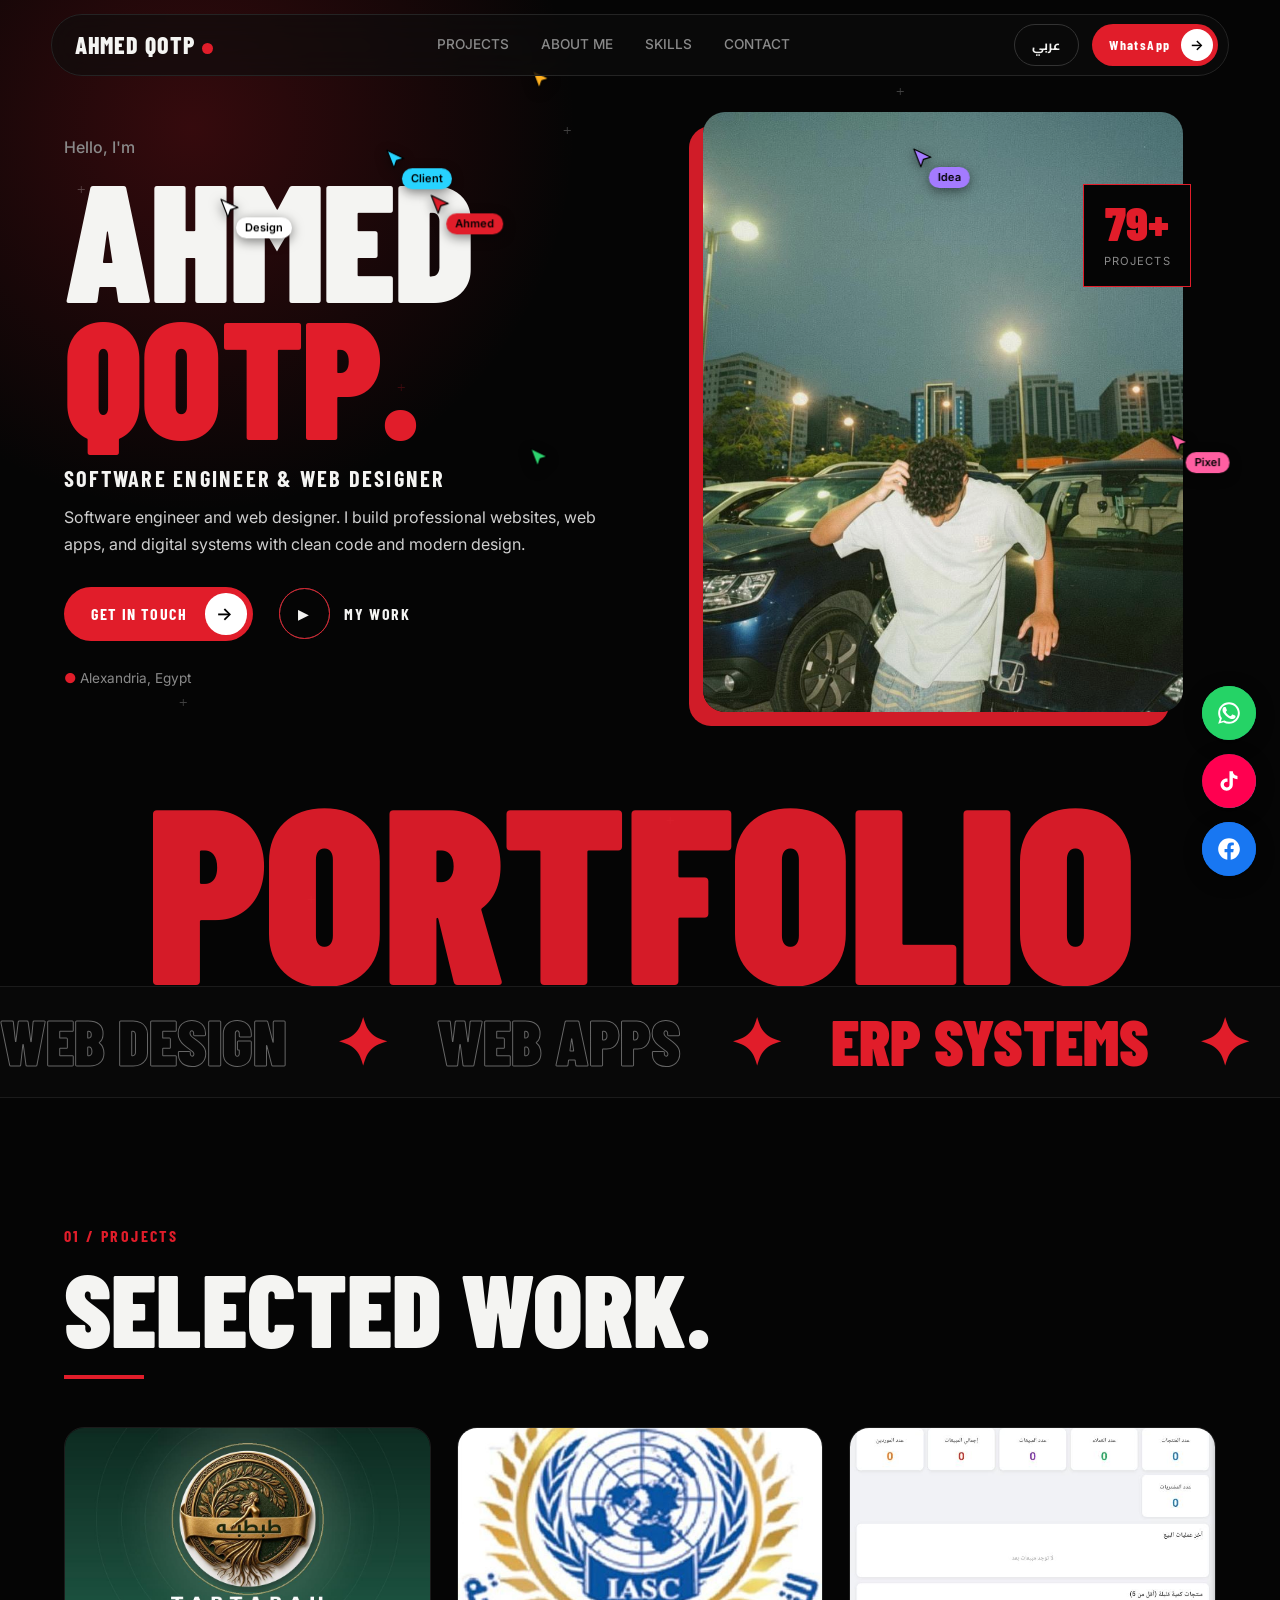
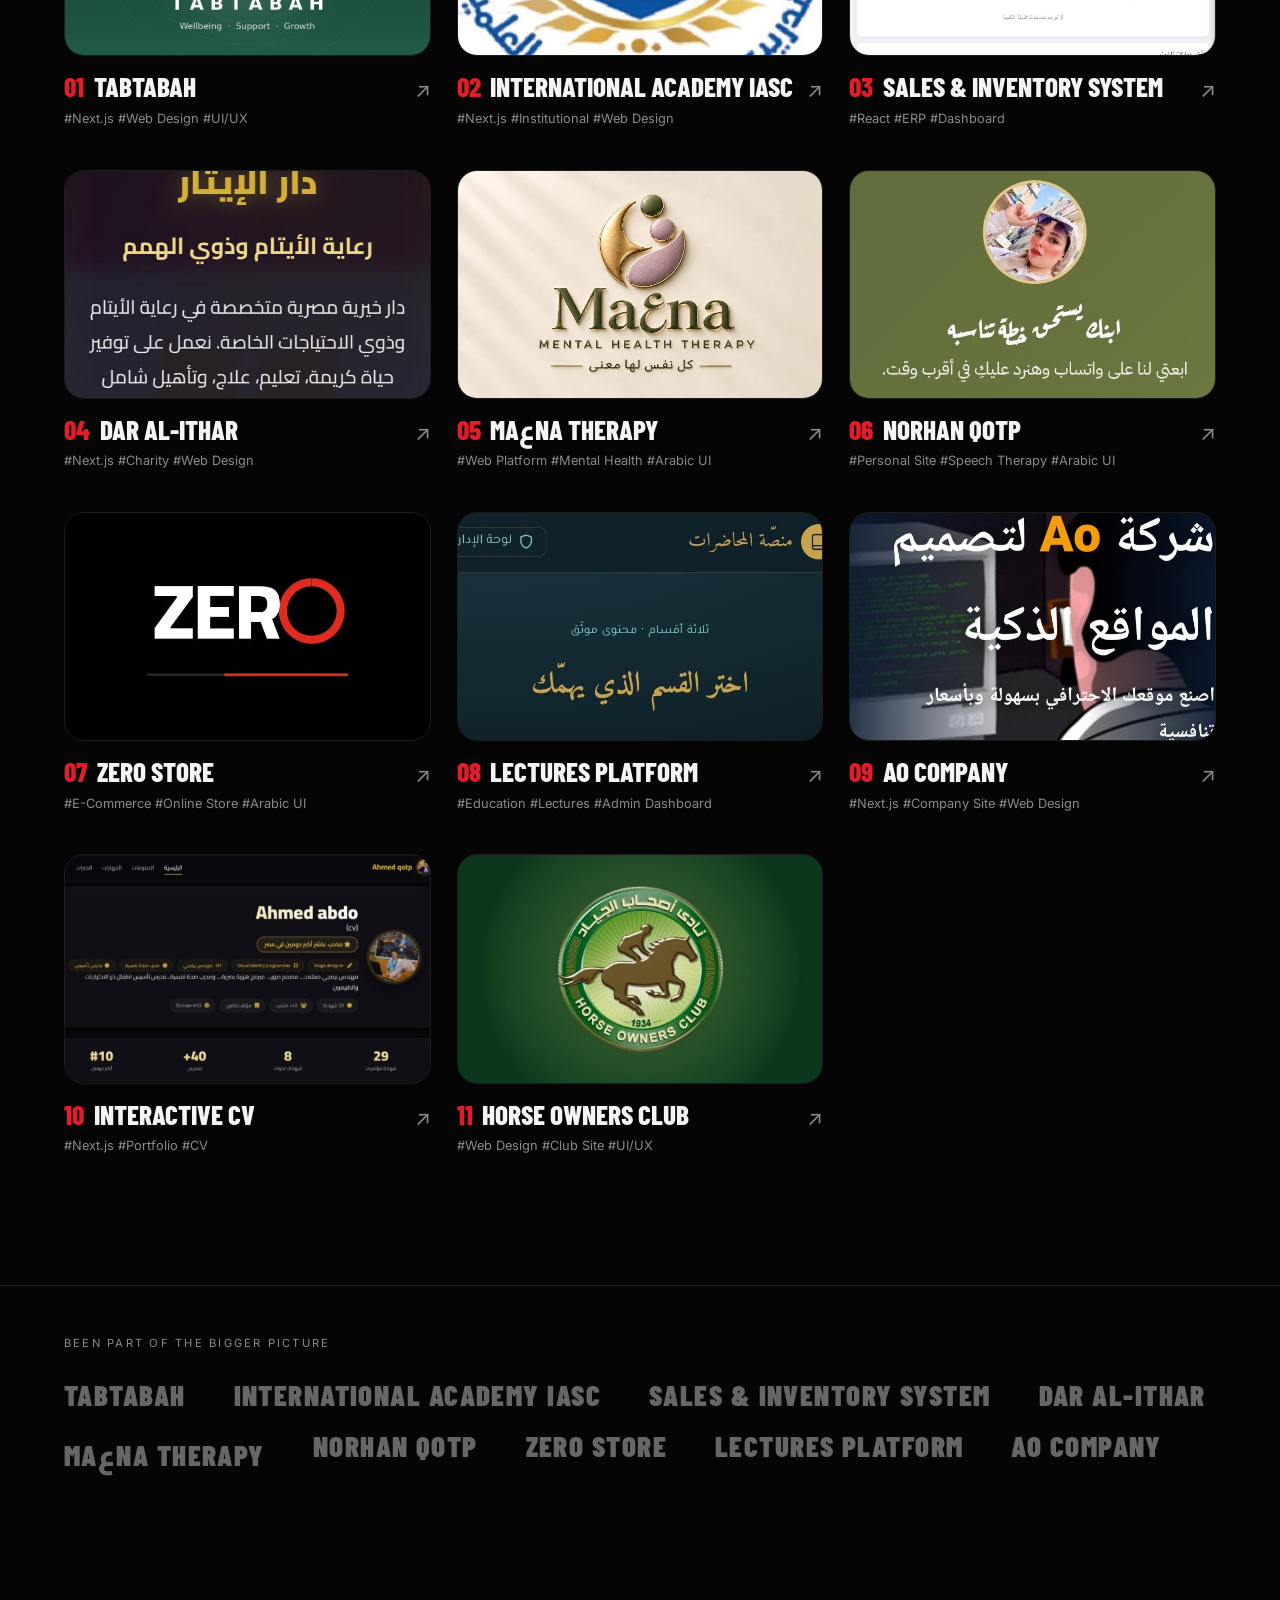
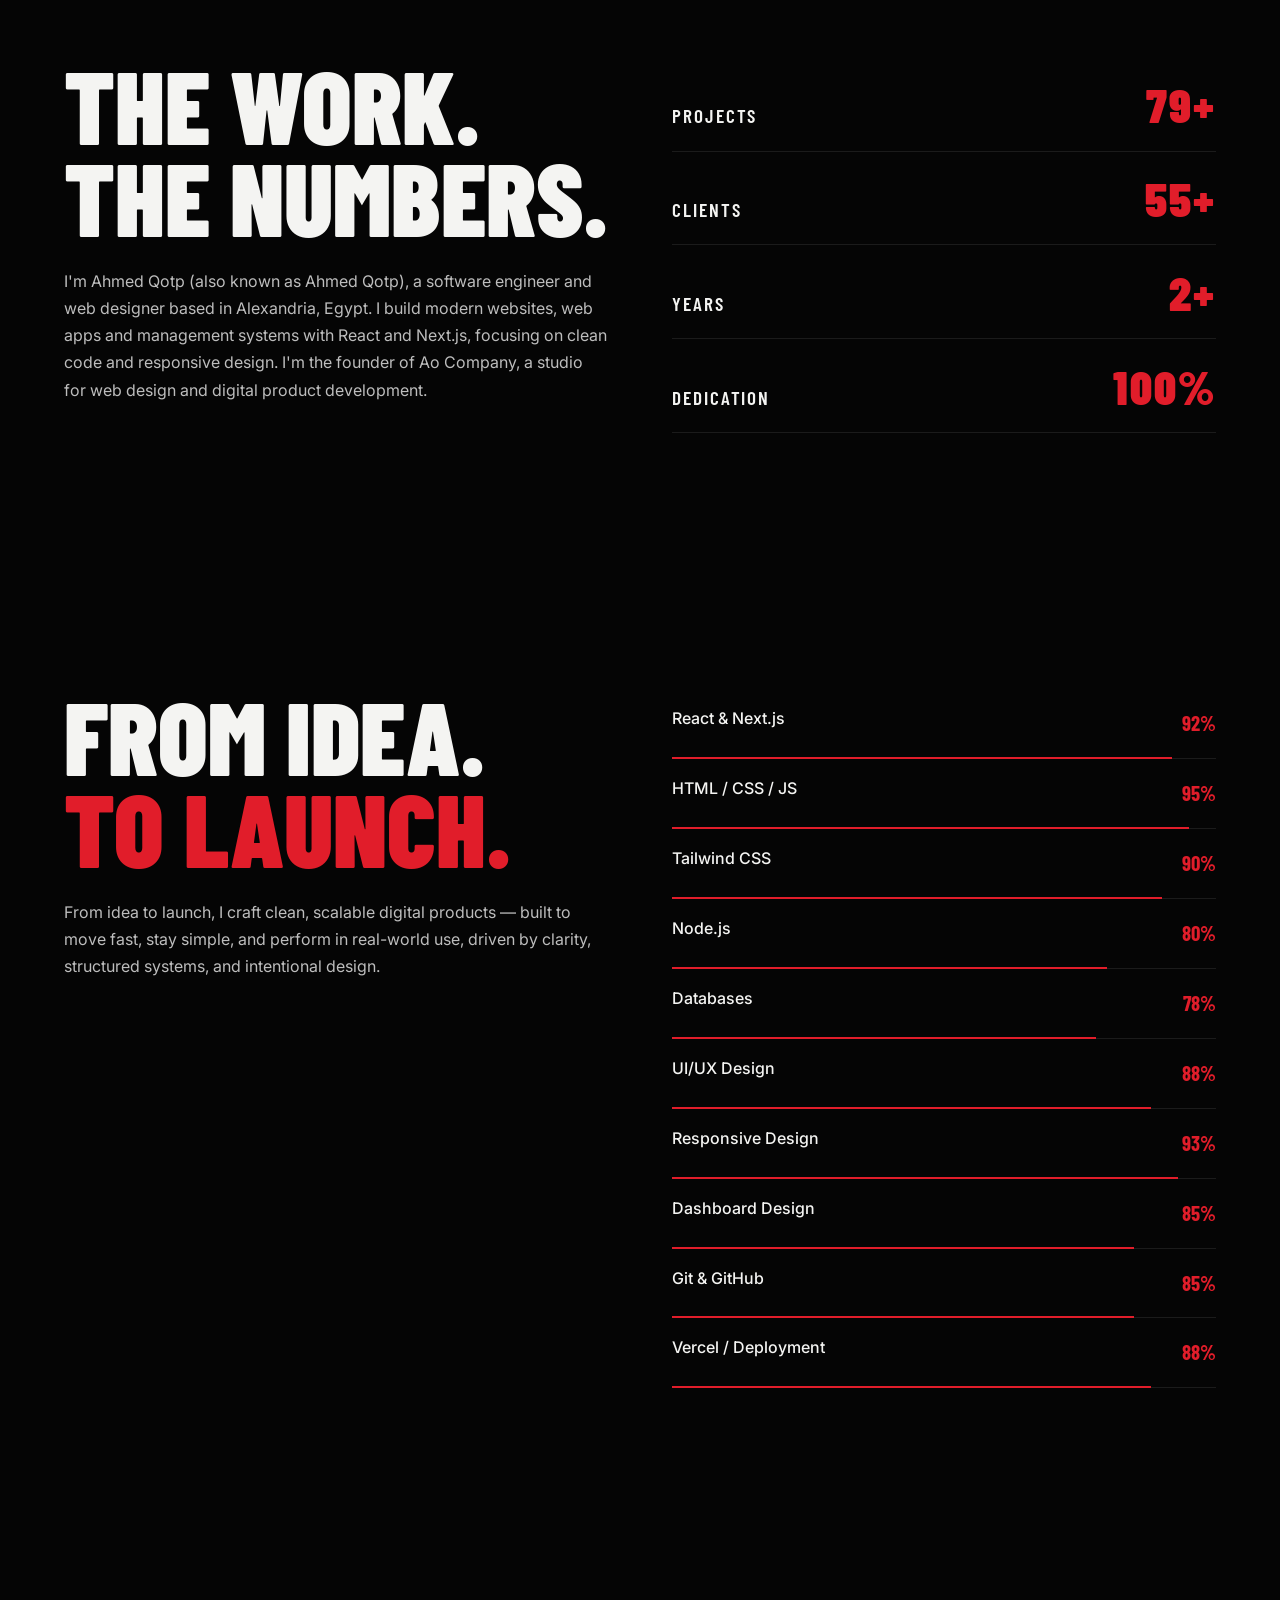
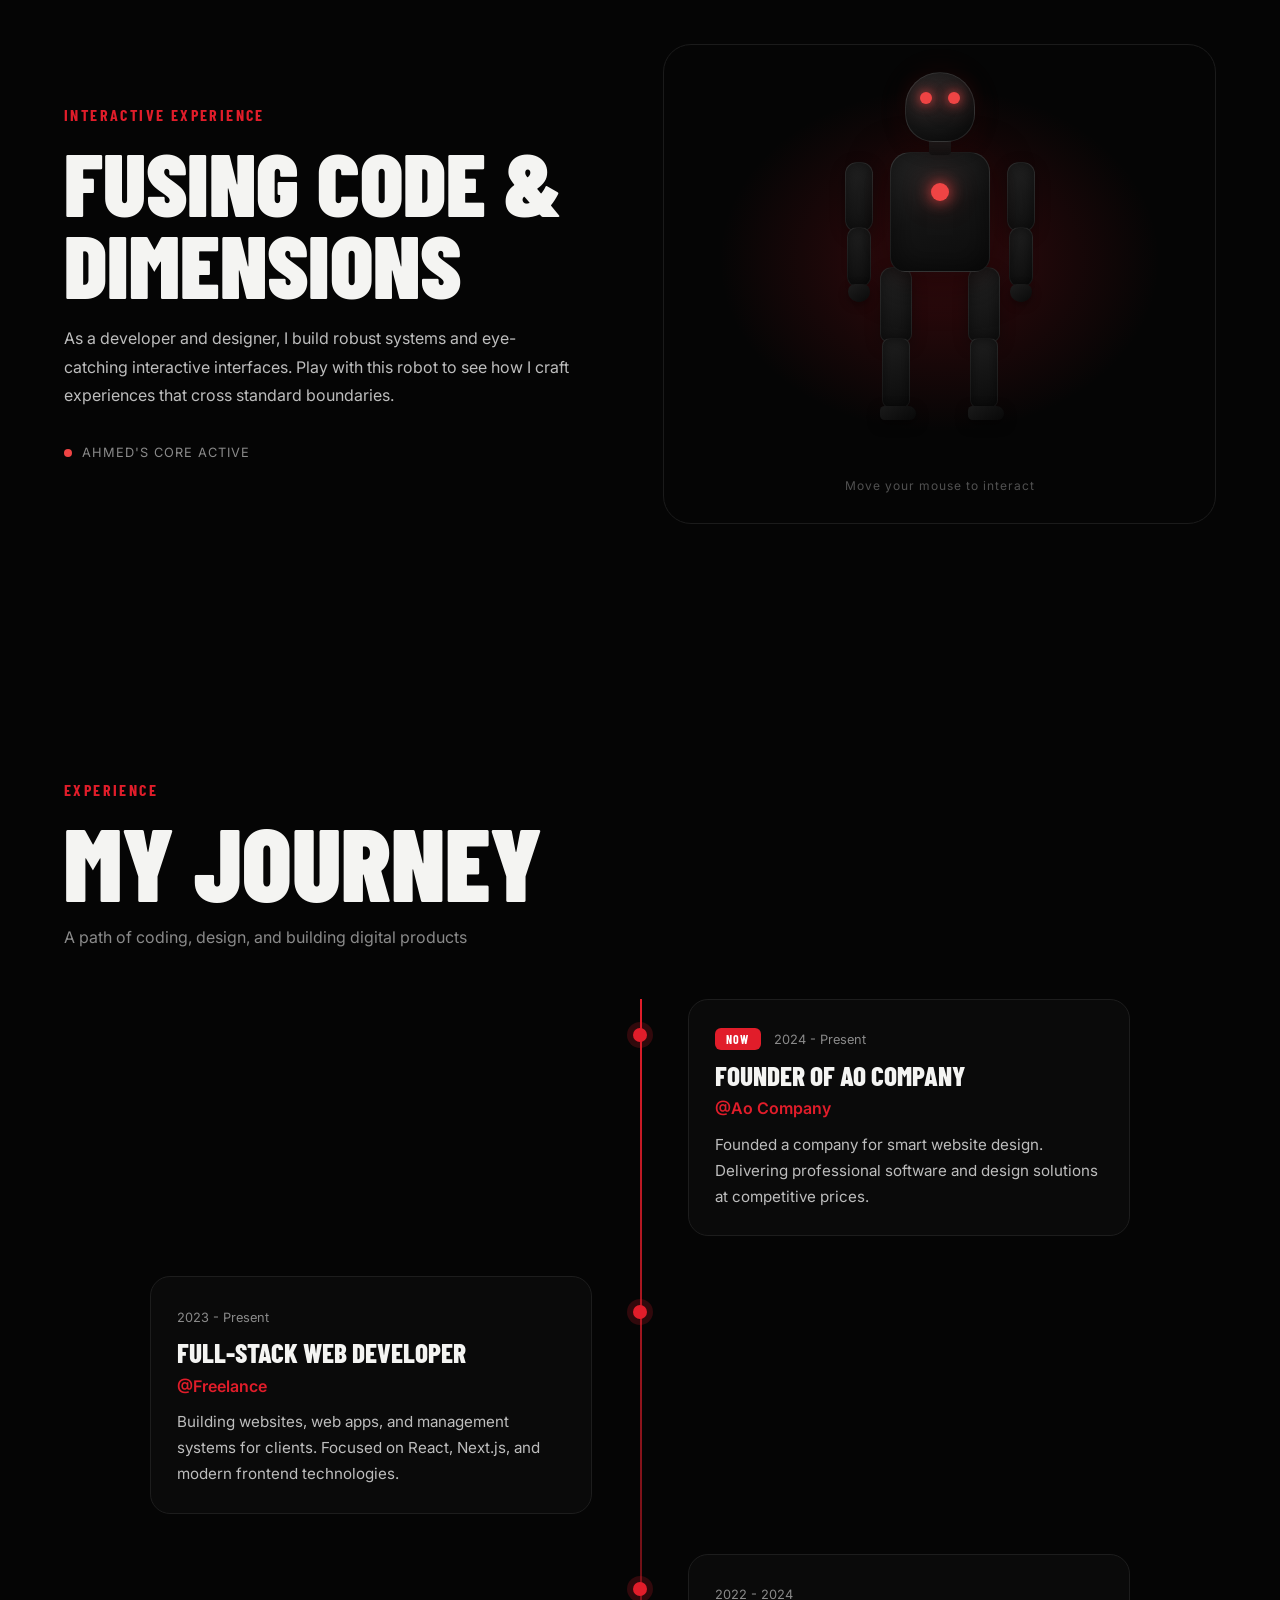
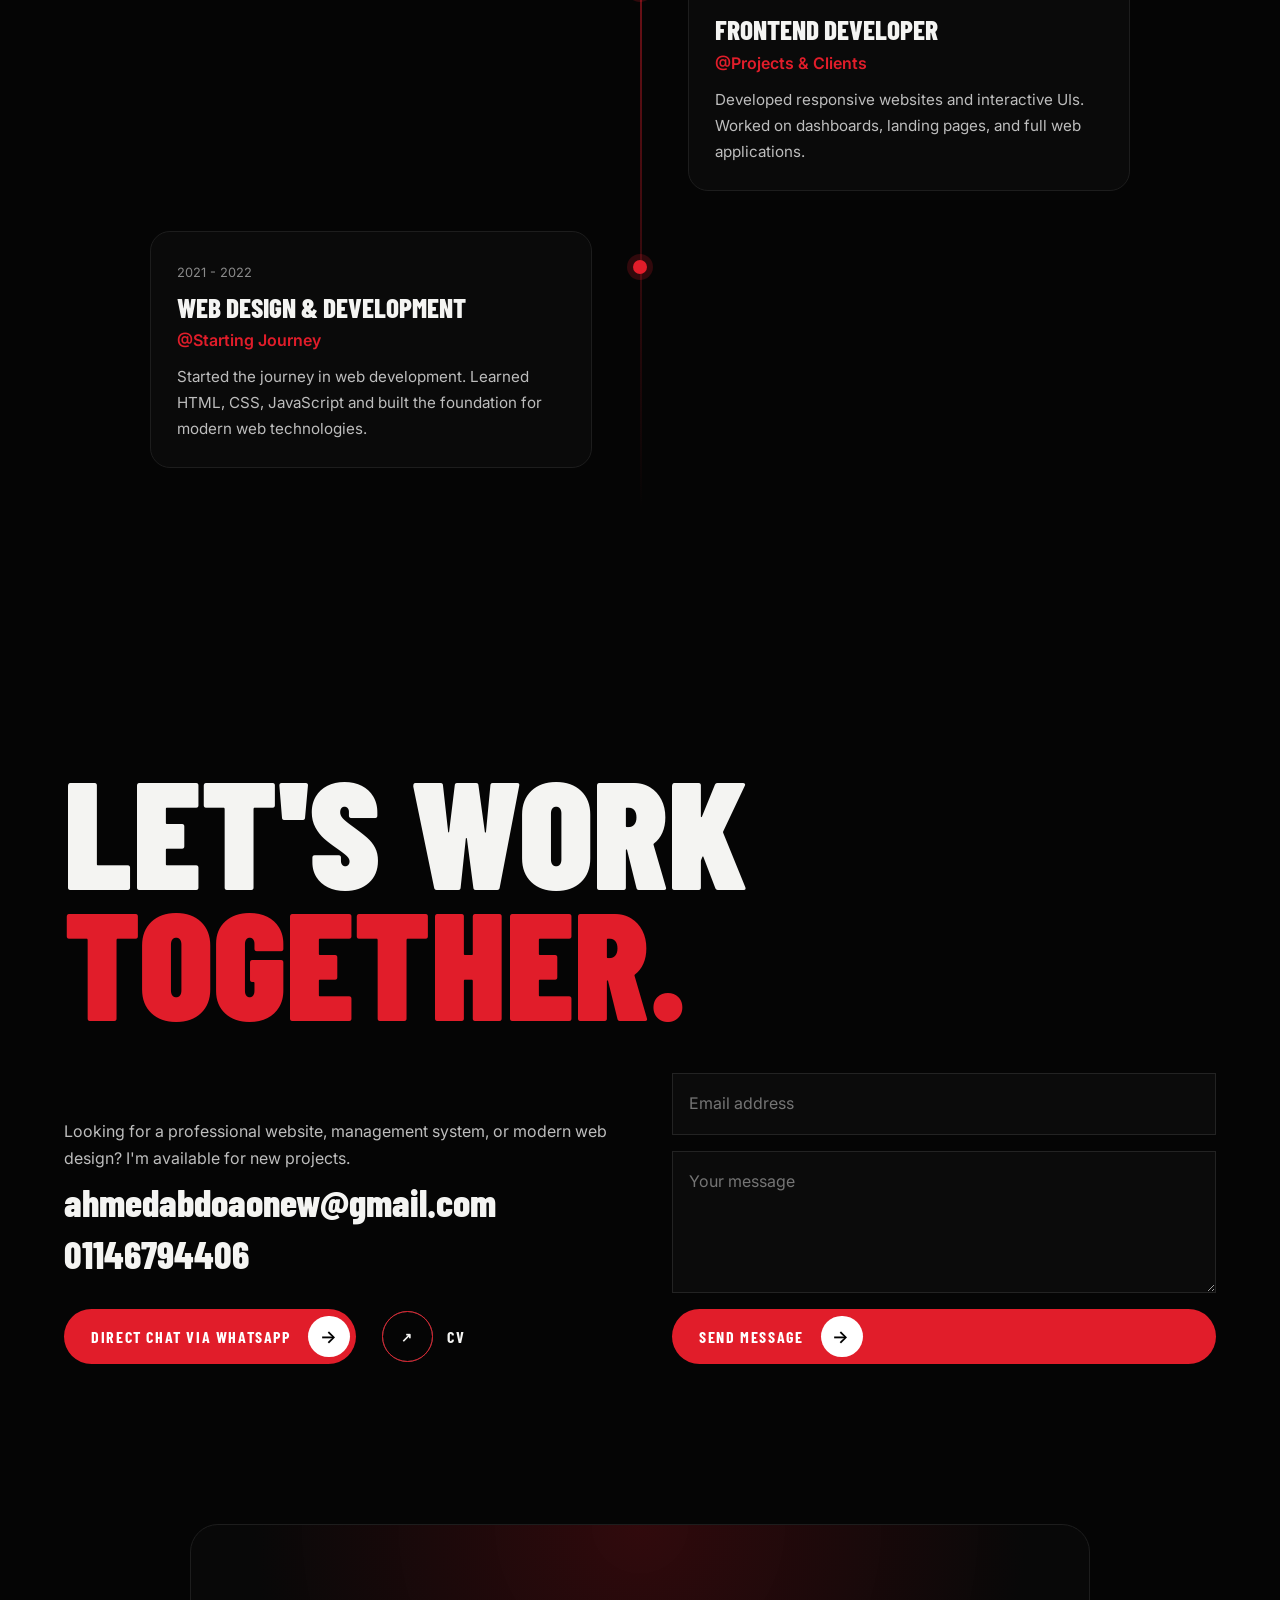
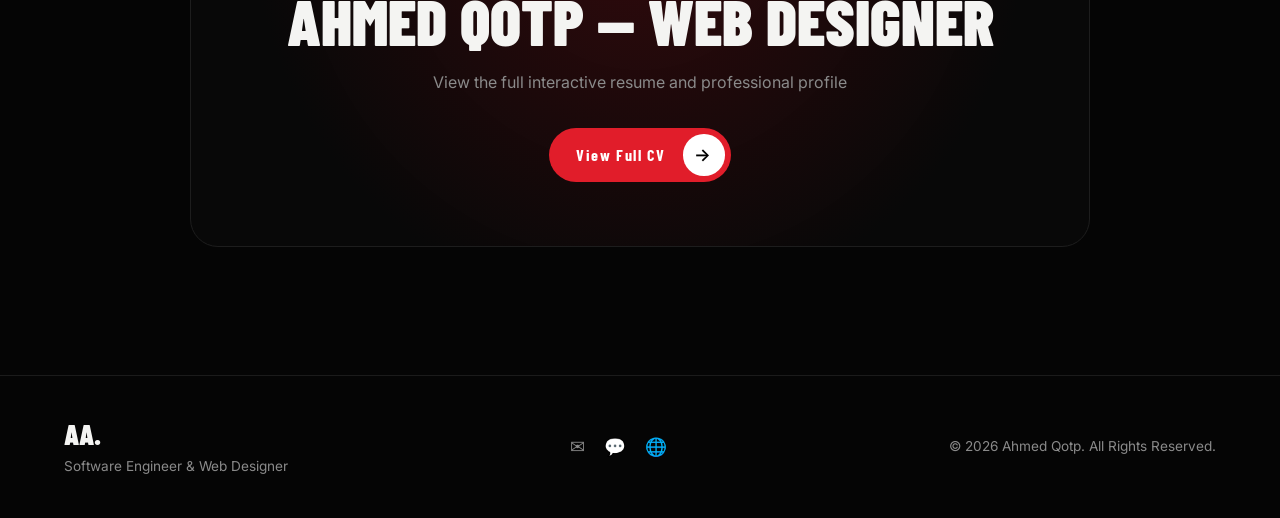
==== commit eb04d5cf: "Add files via upload" ====
--- a/index.html
+++ b/index.html
@@ -97,460 +97,85 @@
   }
   </script>
 
+  <link rel="preconnect" href="https://fonts.googleapis.com">
+  <link href="https://fonts.googleapis.com/css2?family=Barlow+Condensed:wght@700;800;900&family=Cairo:wght@400;600;800;900&family=Inter:wght@400;500;600&display=swap" rel="stylesheet">
   <link rel="stylesheet" href="style.css">
-  <link href="https://fonts.googleapis.com/css2?family=Cairo:wght@300;400;500;600;700;800;900&family=Inter:wght@300;400;500;600;700;800;900&display=swap" rel="stylesheet">
 </head>
 <body>
-  <!-- Stars Background -->
-  <div class="stars-bg" id="starsBg"></div>
-  <div class="planets">
-    <div class="planet planet-1"></div>
-    <div class="planet planet-2"></div>
-    <div class="planet planet-3"></div>
-  </div>
-
-  <!-- Navbar -->
-  <nav class="navbar glass">
-    <div class="logo">
-      <span class="dot"></span> <span data-i18n="logo">AHMED QOTP</span>
-    </div>
-    <ul class="nav-links">
-      <li><a href="#home" data-i18n="nav-home">01 // HOME</a></li>
-      <li><a href="#about" data-i18n="nav-about">02 // ABOUT ME</a></li>
-      <li><a href="#skills" data-i18n="nav-skills">03 // SKILLS</a></li>
-      <li><a href="#projects" data-i18n="nav-projects">04 // PROJECTS</a></li>
-      <li><a href="#contact" data-i18n="nav-contact">05 // CONTACT</a></li>
-    </ul>
-    <div class="nav-right">
-      <button class="lang-btn glass-btn" id="langBtn">عربي</button>
-      <a href="https://wa.me/201146794406" class="whatsapp-btn" target="_blank">WhatsApp</a>
-    </div>
-  </nav>
-
-  <!-- Hero Section -->
-  <section id="home" class="hero">
-    <div class="hero-content">
-      <p class="subtitle" data-i18n="hero-subtitle">AHMED QOTP // Software Engineer & Web Designer</p>
-      <h1>
-        <span class="name-highlight" style="display:block;font-size:0.55em;letter-spacing:2px;margin-bottom:12px;opacity:0.9;">Ahmed Qotp | أحمد قطب</span>
-        <span data-i18n="hero-title-1">I DESIGN & CODE</span><br>
-        <span data-i18n="hero-title-2">DIGITAL EXPERIENCES</span><br>
-        <span data-i18n="hero-title-3">THAT MAKE A</span><br>
-        <span class="red" data-i18n="hero-title-4">REAL IMPACT.</span>
-      </h1>
-      <p class="desc" data-i18n="hero-desc">
-        Software engineer and web designer. I build professional websites, web apps, and digital systems with clean code and modern design.
-      </p>
-      <div class="hero-btns">
-        <a href="#contact" class="btn-primary" data-i18n="btn-contact">GET IN TOUCH ↑</a>
-        <a href="#projects" class="btn-secondary glass-btn" data-i18n="btn-projects">MY WORK</a>
-      </div>
-      <div class="official-channels">
-        <span data-i18n="channels">OFFICIAL CHANNELS //</span>
-        <a href="https://cvahmed.vercel.app/" target="_blank">CV</a>
-        <a href="https://aocompany.vercel.app/" target="_blank">Ao Company</a>
-      </div>
-    </div>
-    <div class="hero-image">
-      <div class="hero-photo glass">
-        <img src="profile.jpg" alt="Ahmed Qotp, Software Engineer and Web Designer in Alexandria, Egypt" class="profile-img">
-        <div class="photo-overlay">
-          <p>Ahmed Qotp</p>
-          <span data-i18n="photo-role">Software Engineer & Web Designer</span>
-        </div>
-      </div>
-
-      <!-- CV BANNER -->
-      <div class="cv-banner">
-        <div class="cv-banner-content">
-          <div class="cv-icon" aria-hidden="true">📄</div>
-          <div class="cv-text">
-            <span class="cv-label">السيرة الذاتية | CV</span>
-            <p>شاهد السيرة الذاتية والملف المهني الكامل لـ Ahmed Qotp</p>
-          </div>
-          <a href="https://cvahmed.vercel.app/" target="_blank" rel="noopener noreferrer" class="cv-banner-btn" aria-label="عرض السيرة الذاتية CV لأحمد قطب">
-            عرض السيرة الذاتية <span>←</span>
-          </a>
-        </div>
-      </div>
-      <!-- END CV BANNER -->
-    </div>
-    <div class="scroll-indicator">
-      <span data-i18n="scroll">SCROLL TO EXPLORE</span>
-      <div class="arrow">↓</div>
-    </div>
-  </section>
-
-  <!-- Statement -->
-  <section class="statement">
-    <p data-i18n="statement">
-      From idea to launch, I craft <span class="red">clean, scalable digital products</span> —
-      <span class="highlight">built to move fast</span>, stay simple, and perform in real-world use, driven by clarity, <span class="highlight">structured systems</span>, and intentional design.
-    </p>
-  </section>
-
-  <!-- About Section -->
-  <section id="about" class="about">
-    <div class="about-left">
-      <h2 data-i18n="about-title">Functional, aesthetic<br>design that adds<br>real value.</h2>
-    </div>
-    <div class="about-right">
-      <p class="lead" data-i18n="about-lead">
-        High-performance, responsive, and visually stunning digital products.
-      </p>
-      <p data-i18n="about-text">
-        I'm Ahmed Qotp (also known as Ahmed Abdo), a software engineer and web designer based in Alexandria, Egypt. I build modern websites, web apps and management systems with React and Next.js, focusing on clean code and responsive design. I'm the founder of Ao Company, a studio for web design and digital product development.
-      </p>
-      <div class="stats">
-        <div class="stat glass">
-          <h3>79+</h3>
-          <p data-i18n="stat-1">PROJECTS</p>
-        </div>
-        <div class="stat glass">
-          <h3>2+</h3>
-          <p data-i18n="stat-2">YEARS</p>
-        </div>
-        <div class="stat glass">
-          <h3>55+</h3>
-          <p data-i18n="stat-3">CLIENTS</p>
-        </div>
-        <div class="stat glass">
-          <h3>100%</h3>
-          <p data-i18n="stat-4">DEDICATION</p>
-        </div>
-      </div>
-    </div>
-  </section>
-
-  <!-- Services -->
-  <section class="services">
-    <div class="section-header">
-      <span class="section-tag" data-i18n="services-tag">03 // SERVICES</span>
-      <h2 data-i18n="services-title">All your digital needs</h2>
-      <p class="section-desc" data-i18n="services-desc">★ Click the badges to interact ★</p>
-    </div>
-    <div class="badges" id="badges">
-      <div class="badge" draggable="true" data-i18n="badge-1">Web Development</div>
-      <div class="badge active" draggable="true" data-i18n="badge-2">UI/UX Design</div>
-      <div class="badge" draggable="true" data-i18n="badge-3">Frontend Dev</div>
-      <div class="badge" draggable="true" data-i18n="badge-4">Management Systems</div>
-      <div class="badge" draggable="true" data-i18n="badge-5">Responsive Design</div>
-      <div class="badge" draggable="true" data-i18n="badge-6">Landing Pages</div>
-      <div class="badge" draggable="true" data-i18n="badge-7">Dashboard Design</div>
-      <div class="badge" draggable="true" data-i18n="badge-8">Tech Consulting</div>
-    </div>
-  </section>
-
-  <!-- Skills -->
-  <section id="skills" class="skills">
-    <div class="section-header">
-      <h2 data-i18n="skills-title">Technical Arsenal</h2>
-      <p class="section-desc" data-i18n="skills-desc">Technologies I use to bring ideas to life</p>
-    </div>
-    <div class="skills-filter">
-      <button class="filter-btn glass-btn active" data-filter="all" data-i18n="filter-all">ALL</button>
-      <button class="filter-btn glass-btn" data-filter="frontend" data-i18n="filter-frontend">Frontend</button>
-      <button class="filter-btn glass-btn" data-filter="backend" data-i18n="filter-backend">Backend</button>
-      <button class="filter-btn glass-btn" data-filter="design" data-i18n="filter-design">Design</button>
-      <button class="filter-btn glass-btn" data-filter="tools" data-i18n="filter-tools">Tools</button>
-    </div>
-    <div class="skills-grid">
-      <div class="skill-card glass" data-category="frontend">
-        <div class="skill-info">
-          <span>React & Next.js</span>
-          <span>92%</span>
-        </div>
-        <div class="progress"><div class="bar" data-width="92"></div></div>
-        <small>FRONTEND</small>
-      </div>
-      <div class="skill-card glass" data-category="frontend">
-        <div class="skill-info">
-          <span>HTML / CSS / JS</span>
-          <span>95%</span>
-        </div>
-        <div class="progress"><div class="bar" data-width="95"></div></div>
-        <small>FRONTEND</small>
-      </div>
-      <div class="skill-card glass" data-category="frontend">
-        <div class="skill-info">
-          <span>Tailwind CSS</span>
-          <span>90%</span>
-        </div>
-        <div class="progress"><div class="bar" data-width="90"></div></div>
-        <small>FRONTEND</small>
-      </div>
-      <div class="skill-card glass" data-category="backend">
-        <div class="skill-info">
-          <span>Node.js</span>
-          <span>80%</span>
-        </div>
-        <div class="progress"><div class="bar" data-width="80"></div></div>
-        <small>BACKEND</small>
-      </div>
-      <div class="skill-card glass" data-category="backend">
-        <div class="skill-info">
-          <span>Databases</span>
-          <span>78%</span>
-        </div>
-        <div class="progress"><div class="bar" data-width="78"></div></div>
-        <small>BACKEND</small>
-      </div>
-      <div class="skill-card glass" data-category="design">
-        <div class="skill-info">
-          <span>UI/UX Design</span>
-          <span>88%</span>
-        </div>
-        <div class="progress"><div class="bar" data-width="88"></div></div>
-        <small>DESIGN</small>
-      </div>
-      <div class="skill-card glass" data-category="design">
-        <div class="skill-info">
-          <span>Responsive Design</span>
-          <span>93%</span>
-        </div>
-        <div class="progress"><div class="bar" data-width="93"></div></div>
-        <small>DESIGN</small>
-      </div>
-      <div class="skill-card glass" data-category="design">
-        <div class="skill-info">
-          <span>Dashboard Design</span>
-          <span>85%</span>
-        </div>
-        <div class="progress"><div class="bar" data-width="85"></div></div>
-        <small>DESIGN</small>
-      </div>
-      <div class="skill-card glass" data-category="tools">
-        <div class="skill-info">
-          <span>Git & GitHub</span>
-          <span>85%</span>
-        </div>
-        <div class="progress"><div class="bar" data-width="85"></div></div>
-        <small>TOOLS</small>
-      </div>
-      <div class="skill-card glass" data-category="tools">
-        <div class="skill-info">
-          <span>Vercel / Deployment</span>
-          <span>88%</span>
-        </div>
-        <div class="progress"><div class="bar" data-width="88"></div></div>
-        <small>TOOLS</small>
-      </div>
-    </div>
-  </section>
-
-  <!-- Projects -->
-  <section id="projects" class="projects">
-    <div class="section-header">
-      <span class="section-tag" data-i18n="projects-tag">04 // PROJECTS</span>
-      <h2 data-i18n="projects-title">Selected Work</h2>
-    </div>
-    <div class="projects-grid">
-
-      <div class="project-card glass">
-        <div class="project-img">
-          <img src="tabtabah.png" alt="Tabtabah" class="project-image">
-        </div>
-        <div class="project-info">
-          <h3 data-i18n="p1-title">01 Tabtabah</h3>
-          <p data-i18n="p1-desc">Wellbeing platform with complete visual identity and professional website focused on modern web experience.</p>
-          <div class="tags">
-            <span>#Next.js</span>
-            <span>#Web Design</span>
-            <span>#UI/UX</span>
-          </div>
-          <div class="project-btns">
-            <!--
-            <a href="https://tabtabah.vercel.app/" target="_blank" class="btn-red" data-i18n="live-demo">LIVE DEMO</a>
-            -->
-          </div>
-        </div>
-      </div>
-
-      <div class="project-card glass">
-        <div class="project-img">
-          <img src="iasc.jpg" alt="IASC" class="project-image">
-        </div>
-        <div class="project-info">
-          <h3 data-i18n="p2-title">02 International Academy IASC</h3>
-          <p data-i18n="p2-desc">Institutional website for the International Academy for Scientific Training and Consultations.</p>
-          <div class="tags">
-            <span>#Next.js</span>
-            <span>#Institutional</span>
-            <span>#Web Design</span>
-          </div>
-          <div class="project-btns">
-            <a href="https://internationalacademy.vercel.app/" target="_blank" class="btn-red" data-i18n="live-demo">LIVE DEMO</a>
-          </div>
-        </div>
-      </div>
-
-      <div class="project-card glass">
-        <div class="project-img">
-          <img src="erp.png" alt="ERP System" class="project-image">
-        </div>
-        <div class="project-info">
-          <h3 data-i18n="p3-title">03 Sales & Inventory System</h3>
-          <p data-i18n="p3-desc">Complete ERP system for managing sales, inventory, suppliers and customers with a full dashboard.</p>
-          <div class="tags">
-            <span>#React</span>
-            <span>#ERP</span>
-            <span>#Dashboard</span>
-          </div>
-          <div class="project-btns">
-            <a href="https://erp-ao.vercel.app/" target="_blank" class="btn-red" data-i18n="live-demo">LIVE DEMO</a>
-          </div>
-        </div>
-      </div>
-
-      <div class="project-card glass">
-        <div class="project-img">
-          <img src="dar-ithar.png" alt="Dar Al-Ithar" class="project-image">
-        </div>
-        <div class="project-info">
-          <h3 data-i18n="p4-title">04 Dar Al-Ithar</h3>
-          <p data-i18n="p4-desc">Charity website focused on modern design and clear user experience for a social impact organization.</p>
-          <div class="tags">
-            <span>#Next.js</span>
-            <span>#Charity</span>
-            <span>#Web Design</span>
-          </div>
-          <div class="project-btns">
-            <a href="https://dar-al-ithar.vercel.app/" target="_blank" class="btn-red" data-i18n="live-demo">LIVE DEMO</a>
-          </div>
-        </div>
-      </div>
-
-      <div class="project-card glass">
-        <div class="project-img">
-          <img src="maana-therapy.jpg" alt="Maana Therapy" class="project-image">
-        </div>
-        <div class="project-info">
-          <h3 data-i18n="p5-title">05 Maعna Therapy</h3>
-          <p data-i18n="p5-desc">Arabic mental and spiritual health platform built on Logotherapy: online therapy sessions, lectures and training programs, a podcast, and self-development tools.</p>
-          <div class="tags">
-            <span>#Web Platform</span>
-            <span>#Mental Health</span>
-            <span>#Arabic UI</span>
-          </div>
-          <div class="project-btns">
-            <a href="https://maana-therapy.vercel.app/" target="_blank" class="btn-red" data-i18n="live-demo">LIVE DEMO</a>
-          </div>
-        </div>
-      </div>
-
-      <div class="project-card glass">
-        <div class="project-img">
-          <img src="norhan-qotp.jpg" alt="Norhan Qotp" class="project-image">
-        </div>
-        <div class="project-info">
-          <h3 data-i18n="p6-title">06 Norhan Qotp</h3>
-          <p data-i18n="p6-desc">Personal website for a special education specialist and speech therapist, presenting her programs for language delay, speech correction, autism, ADHD and learning difficulties, with WhatsApp booking.</p>
-          <div class="tags">
-            <span>#Personal Site</span>
-            <span>#Speech Therapy</span>
-            <span>#Arabic UI</span>
-          </div>
-          <div class="project-btns">
-            <a href="https://norhanqotp.vercel.app/" target="_blank" class="btn-red" data-i18n="live-demo">LIVE DEMO</a>
-          </div>
-        </div>
-      </div>
-
-      <div class="project-card glass">
-        <div class="project-img">
-          <img src="zero-store.jpg" alt="ZERO Store" class="project-image">
-        </div>
-        <div class="project-info">
-          <h3 data-i18n="p7-title">07 ZERO Store</h3>
-          <p data-i18n="p7-desc">Egyptian online clothing store with a minimalist design: categories, size selection, cart and checkout, cash on delivery, and nationwide shipping.</p>
-          <div class="tags">
-            <span>#E-Commerce</span>
-            <span>#Online Store</span>
-            <span>#Arabic UI</span>
-          </div>
-          <div class="project-btns">
-            <a href="https://zero-fawn-eight.vercel.app/" target="_blank" class="btn-red" data-i18n="live-demo">LIVE DEMO</a>
-          </div>
-        </div>
-      </div>
-
-      <div class="project-card glass">
-        <div class="project-img">
-          <img src="lectures-platform.jpg" alt="Lectures Platform" class="project-image">
-        </div>
-        <div class="project-info">
-          <h3 data-i18n="p8-title">08 Lectures Platform</h3>
-          <p data-i18n="p8-desc">Arabic lectures platform with three documented content sections, an elegant dark and gold design, and an admin dashboard for managing content.</p>
-          <div class="tags">
-            <span>#Education</span>
-            <span>#Lectures</span>
-            <span>#Admin Dashboard</span>
-          </div>
-          <div class="project-btns">
-            <a href="https://courses-two-eta.vercel.app/" target="_blank" class="btn-red" data-i18n="live-demo">LIVE DEMO</a>
-          </div>
-        </div>
-      </div>
-
-      <div class="project-card glass">
-        <div class="project-img">
-          <img src="ao-company.png" alt="Ao Company" class="project-image">
-        </div>
-        <div class="project-info">
-          <h3 data-i18n="p9-title">09 Ao Company</h3>
-          <p data-i18n="p9-desc">Company website for smart web design services. Professional presence with modern UI.</p>
-          <div class="tags">
-            <span>#Next.js</span>
-            <span>#Company Site</span>
-            <span>#Web Design</span>
-          </div>
-          <div class="project-btns">
-            <a href="https://aocompany.vercel.app/" target="_blank" class="btn-red" data-i18n="live-demo">LIVE DEMO</a>
-          </div>
-        </div>
-      </div>
-
-      <div class="project-card glass">
-        <div class="project-img">
-          <img src="ahmed-profile.png" alt="Ahmed Qotp portfolio project" class="project-image">
-        </div>
-        <div class="project-info">
-          <h3 data-i18n="p10-title">10 Interactive CV</h3>
-          <p data-i18n="p10-desc">Interactive resume website showcasing skills, projects and achievements in a modern way.</p>
-          <div class="tags">
-            <span>#Next.js</span>
-            <span>#Portfolio</span>
-            <span>#CV</span>
-          </div>
-          <div class="project-btns">
-            <a href="https://cvahmed.vercel.app/" target="_blank" class="btn-red" data-i18n="live-demo">LIVE DEMO</a>
-          </div>
-        </div>
-      </div>
-
-      <div class="project-card glass">
-        <div class="project-img">
-          <img src="horse-owners-club.jpg" alt="Horse Owners Club" class="project-image">
-        </div>
-        <div class="project-info">
-          <h3 data-i18n="p11-title">11 Horse Owners Club</h3>
-          <p data-i18n="p11-desc">Official website for Horse Owners Club (نادي أصحاب الجياد) — historic Egyptian sports club founded in 1934, specializing in equestrian sports and multi-sport activities.</p>
-          <div class="tags">
-            <span>#Web Design</span>
-            <span>#Club Site</span>
-            <span>#UI/UX</span>
-          </div>
-          <div class="project-btns">
-            <a href="https://elgeyadclub.com" target="_blank" class="btn-red" data-i18n="live-demo">LIVE DEMO</a>
-          </div>
-        </div>
-      </div>
-
-    </div>
-  </section>
-
-  <!-- Interactive 3D Robot Section -->
-  <section class="interactive">
+<nav class="nav"><a class="logo" href="#home">AHMED QOTP<em></em></a>
+<ul><li><a href="#work" data-i18n="nav-projects">Projects</a></li><li><a href="#numbers" data-i18n="nav-about">About</a></li><li><a href="#skills" data-i18n="nav-skills">Skills</a></li><li><a href="#contact" data-i18n="nav-contact">Contact</a></li></ul>
+<div class="nr"><button id="langBtn" class="lang">عربي</button><a class="cta sm" href="https://wa.me/201146794406" target="_blank" rel="noopener">WhatsApp</a></div></nav>
+
+<header id="home" class="hero"><div class="sparks" aria-hidden="true"><s style="left:6%;top:18%;animation-delay:0s">+</s><s style="left:14%;top:70%;animation-delay:0.8s">+</s><s style="left:31%;top:38%;animation-delay:1.6s">+</s><s style="left:44%;top:12%;animation-delay:0.4s">+</s><s style="left:52%;top:82%;animation-delay:1.2s">+</s><s style="left:63%;top:26%;animation-delay:2s">+</s><s style="left:78%;top:60%;animation-delay:0.6s">+</s><s style="left:90%;top:16%;animation-delay:1.4s">+</s><s style="left:94%;top:78%;animation-delay:0.2s">+</s><s style="left:24%;top:90%;animation-delay:1.9s">+</s><s style="left:70%;top:8%;animation-delay:0.9s">+</s><s style="left:86%;top:44%;animation-delay:1.1s">+</s></div>
+<div class="giant" aria-hidden="true">PORTFOLIO</div>
+<div class="hl"><p class="hello" data-i18n="k-hello">Hello, I'm</p>
+<h1>AHMED<br><span>QOTP.</span></h1>
+<p class="role" data-i18n="hero-subtitle">Software Engineer &amp; Web Designer</p>
+<p class="lead" data-i18n="hero-desc">Software engineer and web designer.</p>
+<div class="btns"><a class="cta" href="#contact" data-i18n="btn-contact">GET IN TOUCH</a><a class="play" href="#work"><b>▶</b><span data-i18n="btn-projects">MY WORK</span></a></div>
+<p class="loc">● <span data-i18n="k-loc">Alexandria, Egypt</span></p></div>
+<div class="hr"><img src="profile.jpg" alt="Ahmed Qotp, Software Engineer and Web Designer in Alexandria, Egypt"><div class="badge10"><strong>79+</strong><span data-i18n="stat-1">PROJECTS</span></div></div>
+</header>
+
+<div class="mq" aria-hidden="true"><div class="mqt"><span>Web Design</span><span>Web Apps</span><span>ERP Systems</span><span>Dashboards</span><span>Landing Pages</span><span>Next.js & React</span><span>Arabic UI</span><span>Web Design</span><span>Web Apps</span><span>ERP Systems</span><span>Dashboards</span><span>Landing Pages</span><span>Next.js & React</span><span>Arabic UI</span></div></div>
+
+<section id="work" class="sec"><p class="kick">01 / <span data-i18n="projects-tag">Projects</span></p>
+<h2 class="big" data-i18n="k-work">SELECTED WORK.</h2><div class="bar"></div>
+<div class="grid"><div class="work"><div class="shot"><img src="tabtabah.png" alt="Tabtabah" loading="lazy"></div>
+<div class="meta"><h3 data-i18n="p1-title">01 Tabtabah</h3><span class="arr">↗</span></div>
+<p class="cat">#Next.js #Web Design #UI/UX</p></div>
+<a class="work" href="https://internationalacademy.vercel.app/" target="_blank" rel="noopener"><div class="shot"><img src="iasc.jpg" alt="IASC" loading="lazy"></div>
+<div class="meta"><h3 data-i18n="p2-title">02 International Academy IASC</h3><span class="arr">↗</span></div>
+<p class="cat">#Next.js #Institutional #Web Design</p></a>
+<a class="work" href="https://erp-ao.vercel.app/" target="_blank" rel="noopener"><div class="shot"><img src="erp.png" alt="ERP System" loading="lazy"></div>
+<div class="meta"><h3 data-i18n="p3-title">03 Sales & Inventory System</h3><span class="arr">↗</span></div>
+<p class="cat">#React #ERP #Dashboard</p></a>
+<a class="work" href="https://dar-al-ithar.vercel.app/" target="_blank" rel="noopener"><div class="shot"><img src="dar-ithar.png" alt="Dar Al-Ithar" loading="lazy"></div>
+<div class="meta"><h3 data-i18n="p4-title">04 Dar Al-Ithar</h3><span class="arr">↗</span></div>
+<p class="cat">#Next.js #Charity #Web Design</p></a>
+<a class="work" href="https://maana-therapy.vercel.app/" target="_blank" rel="noopener"><div class="shot"><img src="maana-therapy.jpg" alt="Maana Therapy" loading="lazy"></div>
+<div class="meta"><h3 data-i18n="p5-title">05 Maعna Therapy</h3><span class="arr">↗</span></div>
+<p class="cat">#Web Platform #Mental Health #Arabic UI</p></a>
+<a class="work" href="https://norhanqotp.vercel.app/" target="_blank" rel="noopener"><div class="shot"><img src="norhan-qotp.jpg" alt="Norhan Qotp" loading="lazy"></div>
+<div class="meta"><h3 data-i18n="p6-title">06 Norhan Qotp</h3><span class="arr">↗</span></div>
+<p class="cat">#Personal Site #Speech Therapy #Arabic UI</p></a>
+<a class="work" href="https://zero-fawn-eight.vercel.app/" target="_blank" rel="noopener"><div class="shot"><img src="zero-store.jpg" alt="ZERO Store" loading="lazy"></div>
+<div class="meta"><h3 data-i18n="p7-title">07 ZERO Store</h3><span class="arr">↗</span></div>
+<p class="cat">#E-Commerce #Online Store #Arabic UI</p></a>
+<a class="work" href="https://courses-two-eta.vercel.app/" target="_blank" rel="noopener"><div class="shot"><img src="lectures-platform.jpg" alt="Lectures Platform" loading="lazy"></div>
+<div class="meta"><h3 data-i18n="p8-title">08 Lectures Platform</h3><span class="arr">↗</span></div>
+<p class="cat">#Education #Lectures #Admin Dashboard</p></a>
+<a class="work" href="https://aocompany.vercel.app/" target="_blank" rel="noopener"><div class="shot"><img src="ao-company.png" alt="Ao Company" loading="lazy"></div>
+<div class="meta"><h3 data-i18n="p9-title">09 Ao Company</h3><span class="arr">↗</span></div>
+<p class="cat">#Next.js #Company Site #Web Design</p></a>
+<a class="work" href="https://cvahmed.vercel.app/" target="_blank" rel="noopener"><div class="shot"><img src="ahmed-profile.png" alt="Ahmed Qotp portfolio project" loading="lazy"></div>
+<div class="meta"><h3 data-i18n="p10-title">10 Interactive CV</h3><span class="arr">↗</span></div>
+<p class="cat">#Next.js #Portfolio #CV</p></a>
+<a class="work" href="https://elgeyadclub.com" target="_blank" rel="noopener"><div class="shot"><img src="horse-owners-club.jpg" alt="Horse Owners Club" loading="lazy"></div>
+<div class="meta"><h3 data-i18n="p11-title">11 Horse Owners Club</h3><span class="arr">↗</span></div>
+<p class="cat">#Web Design #Club Site #UI/UX</p></a>
+</div></section>
+
+<section class="clients"><p data-i18n="k-clients">BEEN PART OF THE BIGGER PICTURE</p><div class="logos"><span>TABTABAH</span><span>INTERNATIONAL ACADEMY IASC</span><span>SALES &amp; INVENTORY SYSTEM</span><span>DAR AL-ITHAR</span><span>MAعNA THERAPY</span><span>NORHAN QOTP</span><span>ZERO STORE</span><span>LECTURES PLATFORM</span><span>AO COMPANY</span></div></section>
+
+<section id="numbers" class="sec two"><div><h2 class="big" data-i18n="k-num">THE WORK.<br>THE NUMBERS.</h2>
+<p class="txt" data-i18n="about-text">About</p></div>
+<ul class="list"><li><span data-i18n="stat-1">PROJECTS</span><b>79+</b></li><li><span data-i18n="stat-3">CLIENTS</span><b>55+</b></li><li><span data-i18n="stat-2">YEARS</span><b>2+</b></li><li><span data-i18n="stat-4">DEDICATION</span><b>100%</b></li></ul></section>
+
+<section id="skills" class="sec two"><div><h2 class="big" data-i18n="k-proc">FROM IDEA.<br><span>TO LAUNCH.</span></h2>
+<p class="txt" data-i18n="statement">Statement</p></div><div class="skl"><div class="row"><span>React & Next.js</span><b>92%</b><i style="--w:92%"></i></div>
+<div class="row"><span>HTML / CSS / JS</span><b>95%</b><i style="--w:95%"></i></div>
+<div class="row"><span>Tailwind CSS</span><b>90%</b><i style="--w:90%"></i></div>
+<div class="row"><span>Node.js</span><b>80%</b><i style="--w:80%"></i></div>
+<div class="row"><span>Databases</span><b>78%</b><i style="--w:78%"></i></div>
+<div class="row"><span>UI/UX Design</span><b>88%</b><i style="--w:88%"></i></div>
+<div class="row"><span>Responsive Design</span><b>93%</b><i style="--w:93%"></i></div>
+<div class="row"><span>Dashboard Design</span><b>85%</b><i style="--w:85%"></i></div>
+<div class="row"><span>Git & GitHub</span><b>85%</b><i style="--w:85%"></i></div>
+<div class="row"><span>Vercel / Deployment</span><b>88%</b><i style="--w:88%"></i></div>
+</div></section>
+
+<section class="interactive">
     <div class="interactive-content">
       <span class="section-tag" data-i18n="robot-tag">// INTERACTIVE EXPERIENCE</span>
       <h2 data-i18n="robot-title">Fusing Code & Dimensions</h2>
@@ -597,9 +222,7 @@
       <p class="robot-hint" data-i18n="robot-hint">Move your mouse to interact</p>
     </div>
   </section>
-
-  <!-- Experience Timeline -->
-  <section class="experience">
+<section class="experience">
     <div class="section-header">
       <span class="section-tag" data-i18n="exp-tag">04 // EXPERIENCE</span>
       <h2 data-i18n="exp-title">My Journey</h2>
@@ -610,7 +233,7 @@
       
       <div class="timeline-item right">
         <div class="timeline-dot"></div>
-        <div class="timeline-content glass">
+        <div class="timeline-content">
           <span class="badge-now">NOW</span>
           <span class="year">2024 - Present</span>
           <h3 data-i18n="exp1-title">Founder of Ao Company</h3>
@@ -621,7 +244,7 @@
 
       <div class="timeline-item left">
         <div class="timeline-dot"></div>
-        <div class="timeline-content glass">
+        <div class="timeline-content">
           <span class="year">2023 - Present</span>
           <h3 data-i18n="exp2-title">Full-Stack Web Developer</h3>
           <p class="company">@Freelance</p>
@@ -631,7 +254,7 @@
 
       <div class="timeline-item right">
         <div class="timeline-dot"></div>
-        <div class="timeline-content glass">
+        <div class="timeline-content">
           <span class="year">2022 - 2024</span>
           <h3 data-i18n="exp3-title">Frontend Developer</h3>
           <p class="company">@Projects & Clients</p>
@@ -641,7 +264,7 @@
 
       <div class="timeline-item left">
         <div class="timeline-dot"></div>
-        <div class="timeline-content glass">
+        <div class="timeline-content">
           <span class="year">2021 - 2022</span>
           <h3 data-i18n="exp4-title">Web Design & Development</h3>
           <p class="company">@Starting Journey</p>
@@ -650,59 +273,19 @@
       </div>
     </div>
   </section>
-
-  <!-- Contact -->
-  <section id="contact" class="contact">
-    <div class="section-header">
-      <span class="section-tag" data-i18n="contact-tag">05 // CONTACT</span>
-      <h2 data-i18n="contact-title">Let's build something <span class="red">spectacular</span> together</h2>
-    </div>
-    <div class="contact-container">
-      <div class="contact-info glass">
-        <h3 data-i18n="contact-direct">// DIRECT ACCESS</h3>
-        <p data-i18n="contact-text">Looking for a professional website, management system, or modern web design? I'm available for new projects.</p>
-        <div class="info-item">
-          <span class="label" data-i18n="email-label">EMAIL ADDRESS</span>
-          <a href="mailto:ahmedabdoaonew@gmail.com">ahmedabdoaonew@gmail.com</a>
-        </div>
-        <div class="info-item">
-          <span class="label" data-i18n="whatsapp-label">WHATSAPP NUMBER</span>
-          <a href="https://wa.me/201146794406">01146794406</a>
-        </div>
-        <a href="https://wa.me/201146794406" class="btn-whatsapp" target="_blank" data-i18n="whatsapp-btn">DIRECT CHAT VIA WHATSAPP</a>
-      </div>
-      <div class="contact-form glass">
-        <div class="form-header">
-          <div class="avatar">AA</div>
-          <div>
-            <h4>Ahmed Qotp</h4>
-            <p data-i18n="form-subtitle">Let's build something beautiful together</p>
-          </div>
-        </div>
-        <form id="contactForm">
-          <input type="email" placeholder="Email address" data-i18n-placeholder="email-ph" required>
-          <textarea placeholder="Your message" rows="4" data-i18n-placeholder="msg-ph" required></textarea>
-          <div class="form-options">
-            <label><input type="checkbox"> <span data-i18n="keep-touch">Keep in touch</span></label>
-            <a href="#" data-i18n="need-help">Need help?</a>
-          </div>
-          <button type="submit" class="btn-send" data-i18n="send-btn">SEND MESSAGE →</button>
-        </form>
-      </div>
-    </div>
-  </section>
-
-  <!-- CV Button Section -->
-  <section class="cv-section">
-    <div class="cv-box glass">
+<section id="contact" class="sec contact"><h2 class="huge" data-i18n="k-lets">LET'S WORK<br><span>TOGETHER.</span></h2>
+<div class="two"><div><p class="txt" data-i18n="contact-text">Contact</p>
+<a class="mail" href="mailto:ahmedabdoaonew@gmail.com">ahmedabdoaonew@gmail.com</a><a class="mail" href="https://wa.me/201146794406" target="_blank" rel="noopener">01146794406</a>
+<div class="btns"><a class="cta" href="https://wa.me/201146794406" target="_blank" rel="noopener" data-i18n="whatsapp-btn">WHATSAPP</a><a class="play" href="https://cvahmed.vercel.app/" target="_blank" rel="noopener"><b>↗</b><span>CV</span></a></div></div>
+<form id="contactForm"><input type="email" data-i18n-placeholder="email-ph" placeholder="Email address" required><textarea rows="4" data-i18n-placeholder="msg-ph" placeholder="Your message" required></textarea><button class="cta" type="submit" data-i18n="send-btn">SEND MESSAGE</button></form></div></section>
+<section class="cv-section">
+    <div class="cv-box">
       <h2 data-i18n="cv-title">Ahmed Qotp — Web Designer</h2>
       <p data-i18n="cv-desc">View the full interactive resume and professional profile</p>
-      <a href="https://cvahmed.vercel.app/" target="_blank" class="btn-cv" data-i18n="cv-btn">View Full CV →</a>
+      <a href="https://cvahmed.vercel.app/" target="_blank" class="cta btn-cv" data-i18n="cv-btn">View Full CV →</a>
     </div>
   </section>
-
-  <!-- Footer -->
-  <footer class="glass">
+<footer>
     <div class="footer-left">
       <strong>AA.</strong>
       <p data-i18n="footer-role">Software Engineer & Web Designer</p>
@@ -716,8 +299,7 @@
       <p data-i18n="footer-copy">© 2026 Ahmed Qotp. All Rights Reserved.</p>
     </div>
   </footer>
-
-  <!-- Floating Social Buttons -->
+<!-- Floating Social Buttons -->
   <div class="floating-social">
     <a href="https://api.whatsapp.com/send?phone=201146794406" target="_blank" rel="noopener" class="float-btn float-whatsapp" aria-label="WhatsApp">
       <svg viewBox="0 0 24 24" fill="currentColor"><path d="M17.472 14.382c-.297-.149-1.758-.867-2.03-.967-.273-.099-.472-.148-.67.15-.198.297-.767.966-.94 1.164-.173.199-.347.223-.644.075-.297-.15-1.255-.463-2.39-1.475-.883-.788-1.48-1.761-1.653-2.059-.173-.297-.018-.458.13-.606.134-.133.298-.347.446-.52.149-.174.198-.298.298-.497.099-.198.05-.371-.025-.52-.075-.149-.669-1.612-.916-2.207-.242-.579-.487-.5-.669-.51-.173-.008-.371-.01-.57-.01-.198 0-.52.074-.792.372-.272.297-1.04 1.016-1.04 2.479 0 1.462 1.065 2.875 1.213 3.074.149.198 2.096 3.2 5.077 4.487.709.306 1.262.489 1.694.626.712.226 1.36.194 1.872.118.571-.085 1.758-.719 2.006-1.413.248-.694.248-1.289.173-1.413-.074-.124-.272-.198-.57-.347z"></path><path d="M12.001 2C6.478 2 2 6.477 2 12c0 1.947.548 3.767 1.498 5.314L2.04 22l4.813-1.42A9.955 9.955 0 0 0 12 22c5.523 0 10-4.477 10-10S17.523 2 12 2zm0 18.176a8.14 8.14 0 0 1-4.156-1.14l-.298-.177-3.088.912.94-3.01-.194-.308A8.137 8.137 0 0 1 3.824 12c0-4.516 3.66-8.176 8.177-8.176S20.177 7.484 20.177 12 16.517 20.176 12.001 20.176z"></path></svg>
@@ -729,7 +311,5 @@
       <svg viewBox="0 0 24 24" fill="currentColor"><path d="M22 12.06C22 6.53 17.52 2.04 12 2.04S2 6.53 2 12.06c0 5 3.66 9.14 8.44 9.9v-7H7.9v-2.9h2.54V9.85c0-2.51 1.49-3.9 3.78-3.9 1.1 0 2.25.2 2.25.2v2.48h-1.27c-1.24 0-1.63.78-1.63 1.58v1.9h2.78l-.45 2.9h-2.33v7c4.78-.76 8.44-4.9 8.44-9.9z"></path></svg>
     </a>
   </div>
-
-  <script src="script.js"></script>
-</body>
-</html>
+<script src="app.js"></script>
+</body></html>
--- a/style.css
+++ b/style.css
@@ -1,457 +1,96 @@
-/* ===== RESET & BASE ===== */
-* { margin: 0; padding: 0; box-sizing: border-box; }
-html { scroll-behavior: smooth; }
+:root{--r:#e11d2a;--bg:#050505;--w:#f4f4f2;--m:#8a8a8a;--l:#232323;--d:'Barlow Condensed','Cairo',Impact,sans-serif}
+*{box-sizing:border-box;margin:0;padding:0}html{scroll-behavior:smooth}
+body{background:var(--bg);color:var(--w);font:400 1rem/1.7 'Inter','Cairo',sans-serif;overflow-x:hidden}
+a{color:inherit;text-decoration:none}ul{list-style:none}img{display:block;max-width:100%}
+::selection{background:var(--r)}
+.nav{position:fixed;inset:0 0 auto;z-index:50;display:flex;align-items:center;justify-content:space-between;padding:1rem 5vw;background:linear-gradient(#050505 40%,transparent)}
+.logo{font:800 1.5rem/1 var(--d);letter-spacing:.04em}.logo em{display:inline-block;width:.45em;height:.45em;background:var(--r);border-radius:50%;margin-inline-start:.3em}
+.nav ul{display:flex;gap:2rem;font-size:.85rem;font-weight:500;color:var(--m)}.nav ul a:hover{color:var(--w)}
+.nr{display:flex;gap:.8rem;align-items:center}
+.lang{background:none;border:1px solid #333;border-radius:999px;color:var(--w);padding:.5rem 1.1rem;font:700 .8rem 'Cairo',sans-serif;cursor:pointer;transition:.25s}.lang:hover{border-color:var(--r);background:var(--r)}
+.cta{position:relative;overflow:hidden;isolation:isolate;display:inline-flex;align-items:center;gap:1.1rem;background:var(--r);color:#fff;font:700 1rem/1 var(--d);letter-spacing:.1em;padding:.4rem .4rem .4rem 1.7rem;border:0;border-radius:999px;cursor:pointer;transition:color .35s,box-shadow .35s}
+.cta::before{content:"";position:absolute;inset:0;background:#fff;transform:translateY(101%);transition:transform .4s cubic-bezier(.7,0,.2,1);z-index:-1}
+.cta::after{content:"→";display:grid;place-items:center;width:2.6rem;height:2.6rem;border-radius:50%;background:#fff;color:#000;font:600 1.1rem/1 'Inter',sans-serif;transition:transform .4s,background .3s,color .3s}
+.cta:hover{color:#000;box-shadow:0 10px 30px -8px rgba(225,29,42,.7)}.cta:hover::before{transform:none}.cta:hover::after{transform:rotate(-45deg);background:var(--r);color:#fff}
+.cta.sm{padding:.3rem .3rem .3rem 1.1rem;font-size:.85rem;gap:.7rem}.cta.sm::after{width:2rem;height:2rem;font-size:.9rem}
+[dir=rtl] .cta{padding:.4rem 1.7rem .4rem .4rem}[dir=rtl] .cta.sm{padding:.3rem 1.1rem .3rem .3rem}[dir=rtl] .cta::after{content:"←"}[dir=rtl] .cta:hover::after{transform:rotate(45deg)}
+.play{display:inline-flex;align-items:center;gap:.9rem;font:700 1rem var(--d);letter-spacing:.1em}
+.play b{position:relative;display:grid;place-items:center;width:3.2rem;height:3.2rem;border:1px solid #555;border-radius:50%;font-size:.8rem;transition:.3s}
+.play b::after{content:"";position:absolute;inset:-1px;border:1px solid var(--r);border-radius:50%;animation:ping 2.2s infinite}
+.play:hover b{background:var(--r);border-color:var(--r);transform:scale(1.08)}
+@keyframes ping{0%{transform:scale(1);opacity:.9}100%{transform:scale(1.6);opacity:0}}
+.hero{position:relative;min-height:100vh;display:grid;grid-template-columns:1.05fr 1fr;align-items:center;gap:2rem;padding:7rem 5vw calc(14vw + 2rem);overflow:hidden;isolation:isolate}
+.giant{position:absolute;z-index:-1;inset-inline:0;bottom:.5rem;text-align:center;font:900 clamp(5rem,19vw,22rem)/.8 var(--d);color:var(--r);letter-spacing:-.01em;white-space:nowrap;direction:ltr;opacity:.95}
+.hello{font-weight:500;color:var(--m);margin-bottom:.5rem}
+h1{font:900 clamp(4.5rem,13vw,11rem)/.82 var(--d);letter-spacing:-.01em;text-transform:uppercase}h1 span,.big span,.huge span{color:var(--r)}
+.role{margin-top:1.4rem;font:700 1.4rem var(--d);letter-spacing:.1em;text-transform:uppercase}
+.lead{max-width:34rem;color:#cfcfcf;margin:.8rem 0 1.8rem}
+.btns{display:flex;align-items:center;gap:1.6rem;flex-wrap:wrap}.loc{margin-top:1.6rem;color:var(--m);font-size:.85rem}.loc::first-letter{color:var(--r)}
+.hr{position:relative;justify-self:center;width:min(100%,30rem)}
+.hr img{width:100%;aspect-ratio:4/5;object-fit:cover;object-position:50% 88%;filter:contrast(1.08) saturate(.85);box-shadow:-14px 14px 0 var(--r)}
+.badge10{position:absolute;inset-inline-end:-.5rem;top:12%;background:var(--bg);border:1px solid var(--r);padding:.8rem 1.2rem;text-align:center}.badge10 strong{display:block;font:900 3rem/1 var(--d);color:var(--r)}.badge10 span{font-size:.7rem;color:var(--m);letter-spacing:.1em}
+.sparks{position:absolute;inset:0;z-index:-1;pointer-events:none}.sparks s{position:absolute;text-decoration:none;color:#fff;opacity:.25;font:300 1.2rem var(--d);animation:tw 3.2s ease-in-out infinite}.sparks s:nth-child(3n){color:var(--r)}
+@keyframes tw{50%{opacity:1;transform:scale(1.6) rotate(45deg)}}
+.sec{padding:7rem 5vw;border-top:1px solid var(--l)}.kick{color:var(--r);font:700 1rem var(--d);letter-spacing:.15em;margin-bottom:1rem}
+.big{font:900 clamp(3rem,8vw,7rem)/.9 var(--d);text-transform:uppercase}.huge{font:900 clamp(4rem,12vw,11rem)/.85 var(--d);text-transform:uppercase;margin-bottom:3rem}
+.bar{width:5rem;height:4px;background:var(--r);margin:1.4rem 0 3rem}
+.grid{display:grid;grid-template-columns:repeat(auto-fill,minmax(min(100%,22rem),1fr));gap:2.5rem 1.6rem}
+.work{display:block}.shot{overflow:hidden;aspect-ratio:16/10;background:#111;border:1px solid var(--l);transition:border-color .3s}.shot img{width:100%;height:100%;object-fit:cover;transition:transform .6s}
+.work:hover .shot{border-color:var(--r)}.work:hover img{transform:scale(1.06)}
+.meta{display:flex;justify-content:space-between;align-items:baseline;margin-top:1rem}.meta h3{font:800 1.7rem/1.1 var(--d);text-transform:uppercase}.meta i{color:var(--r);font-style:normal;margin-inline-end:.6rem}.arr{color:var(--m);font-size:1.3rem;transition:.2s}.work:hover .arr{color:var(--r);transform:translate(3px,-3px)}
+.cat{color:var(--m);font-size:.8rem}
+.clients{padding:3rem 5vw;border-top:1px solid var(--l)}.clients p{font-size:.7rem;letter-spacing:.2em;color:var(--m);margin-bottom:1.5rem}
+.logos{display:flex;flex-wrap:wrap;gap:1rem 3rem}.logos span{font:900 1.8rem var(--d);letter-spacing:.05em;color:#666;transition:color .2s}.logos span:hover{color:var(--w)}
+.two{display:grid;grid-template-columns:1fr 1fr;gap:4rem;align-items:start}.txt{color:#bdbdbd;margin-top:1.6rem;max-width:34rem}
+.list li{display:flex;justify-content:space-between;align-items:baseline;padding:1.4rem 0;border-bottom:1px solid var(--l);font:600 1.2rem var(--d);letter-spacing:.1em;transition:padding .3s}.list li:hover{padding-inline-start:1rem}.list b{font:900 3rem/1 var(--d);color:var(--r)}
+.row{position:relative;display:flex;justify-content:space-between;padding:1rem 0 1.1rem;border-bottom:1px solid var(--l);font-weight:500}.row b{color:var(--r);font-family:var(--d);font-size:1.3rem}
+.row i{position:absolute;inset:auto auto -1px 0;height:2px;width:0;background:var(--r);transition:width 1.2s}.row.on i{width:var(--w)}[dir=rtl] .row i{inset-inline-start:0;left:auto;right:0}
+.contact .two{align-items:end}.mail{display:block;font:800 clamp(1.4rem,3vw,2.4rem) var(--d);margin:.4rem 0}.mail:hover{color:var(--r)}.contact .btns{margin-top:2rem}
+form{display:grid;gap:1rem}input,textarea{width:100%;background:#0b0b0b;border:1px solid var(--l);color:var(--w);padding:1rem;font:inherit}input:focus,textarea:focus{outline:2px solid var(--r)}
+footer{display:flex;justify-content:space-between;padding:2rem 5vw;border-top:1px solid var(--l);color:var(--m);font-size:.85rem}
+[dir=rtl] h1,[dir=rtl] .big,[dir=rtl] .huge,[dir=rtl] .meta h3{font-family:'Cairo',sans-serif;font-weight:900;line-height:1.15}[dir=rtl] h1{font-size:clamp(3.5rem,10vw,8rem)}
+.rv{opacity:0;transform:translateY(28px);transition:opacity .8s,transform .8s}.rv.on{opacity:1;transform:none}
+@media(max-width:820px){.nav ul{display:none}.hero,.two{grid-template-columns:1fr}.hero{padding-top:6rem}.hr{width:80%}.giant{bottom:auto;top:46%}}
+@media(prefers-reduced-motion:reduce){*{animation:none!important;transition:none!important}.rv{opacity:1;transform:none}}
+html{overflow-x:hidden}.badge10 strong,.list b,.row b{direction:ltr;unicode-bidi:isolate}[dir=rtl] h1{line-height:.95}
+@media(max-width:820px){.giant{top:64%;bottom:auto;font-size:24vw}.hero{padding-bottom:4rem}}
 
-body {
-  font-family: 'Inter', 'Cairo', -apple-system, BlinkMacSystemFont, sans-serif;
-  background: #050510;
-  color: #ffffff;
-  line-height: 1.6;
-  overflow-x: hidden;
-  position: relative;
-}
+.cursors{position:fixed;inset:0;pointer-events:none;z-index:45;overflow:hidden}
+.cur{position:absolute;left:0;top:0;will-change:transform;filter:drop-shadow(0 3px 6px rgba(0,0,0,.5))}
+.cur svg{display:block}.cur span{position:absolute;left:18px;top:20px;padding:2px 9px;border-radius:99px;font:600 11px/1.5 'Inter',sans-serif;color:#000;background:var(--c);white-space:nowrap}
+@media(prefers-reduced-motion:reduce){.cursors{display:none}.play b::after{animation:none}}
 
-body.rtl { font-family: 'Cairo', 'Inter', -apple-system, BlinkMacSystemFont, sans-serif; }
+/* modern layer */
+.bd{opacity:0}
+.sel{position:fixed;z-index:44;pointer-events:none;display:none;border:1.5px solid var(--c);background:color-mix(in srgb,var(--c) 9%,transparent)}
+.sel i{position:absolute;width:8px;height:8px;background:#fff;border:1.5px solid var(--c);border-radius:2px}
+.sel i:nth-child(1){left:-5px;top:-5px}.sel i:nth-child(2){right:-5px;top:-5px}.sel i:nth-child(3){left:-5px;bottom:-5px}.sel i:nth-child(4){right:-5px;bottom:-5px}
+.sel b{position:absolute;left:-1.5px;top:-24px;font:600 10px/1 'Inter',sans-serif;padding:5px 8px;background:var(--c);color:#000;border-radius:5px}
+.nav{inset:14px 4vw auto;padding:.55rem .6rem .55rem 1.4rem;background:rgba(14,14,14,.62);backdrop-filter:blur(16px);-webkit-backdrop-filter:blur(16px);border:1px solid #242424;border-radius:999px}
+.hero::after{content:"";position:absolute;z-index:-2;width:60vw;height:60vw;left:-15vw;top:-20vw;background:radial-gradient(closest-side,rgba(225,29,42,.22),transparent);pointer-events:none}
+.hr img{border-radius:22px}.shot{border-radius:20px;border-color:#1c1c1c}.work{transition:transform .4s}.work:hover{transform:translateY(-6px)}
+.work:hover .shot{box-shadow:0 20px 50px -20px rgba(225,29,42,.55)}
+.sec{border-top:0;padding:8rem 5vw}.list li,.row{border-color:#1b1b1b}
+.mq{overflow:hidden;white-space:nowrap;padding:1.4rem 0;border-block:1px solid #1b1b1b;background:#080808}
+.mqt{display:inline-flex;gap:3rem;animation:mqm 32s linear infinite;font:900 clamp(2rem,5vw,4rem)/1 var(--d);text-transform:uppercase;color:transparent;-webkit-text-stroke:1px #666}
+.mqt span::after{content:"✦";color:var(--r);-webkit-text-stroke:0;margin-inline-start:3rem}.mqt span:nth-child(3n){color:var(--r);-webkit-text-stroke:0}
+@keyframes mqm{to{transform:translateX(-50%)}}[dir=rtl] .mqt{animation-direction:reverse}
+@media(max-width:820px){.nav{inset:10px 3vw auto}}
+@media(prefers-reduced-motion:reduce){.mqt{animation:none}.bd{opacity:1}}
+/* PORTFOLIO word sits under the photo */
+.hero{padding-bottom:0;row-gap:3rem}
+.giant{position:static;inset:auto;z-index:auto;grid-column:1/-1;align-self:end;font-size:clamp(4rem,19.5vw,24rem);line-height:.8;margin-top:1rem;overflow:hidden;padding-top:.04em}
+@media(max-width:820px){.giant{top:auto;bottom:auto;font-size:21vw}.hero{padding-bottom:0}}
+.giant{order:9}
 
-a { text-decoration: none; color: inherit; }
-ul { list-style: none; }
-
-/* ===== STARS BACKGROUND ===== */
-.stars-bg {
-  position: fixed;
-  top: 0; left: 0;
-  width: 100%; height: 100%;
-  z-index: 0;
-  pointer-events: none;
-  background: radial-gradient(ellipse at bottom, #0b0b2a 0%, #050510 100%);
-  overflow: hidden;
-}
-
-.star {
-  position: absolute;
-  background: #fff;
-  border-radius: 50%;
-  animation: twinkle var(--duration) ease-in-out infinite;
-  opacity: var(--opacity);
-}
-
-@keyframes twinkle {
-  0%, 100% { opacity: var(--opacity); transform: scale(1); }
-  50% { opacity: calc(var(--opacity) * 0.3); transform: scale(0.7); }
-}
-
-/* ===== PLANETS / GLOBES ===== */
-.planets {
-  position: fixed;
-  top: 0; left: 0;
-  width: 100%; height: 100%;
-  z-index: 0;
-  pointer-events: none;
-  overflow: hidden;
-}
-
-.planet {
-  position: absolute;
-  border-radius: 50%;
-  opacity: 0.28;
-}
-
-/* Earth-like globe */
-.planet-1 {
-  width: 340px; height: 340px;
-  background: 
-    radial-gradient(circle at 32% 28%, #6eb5ff 0%, #1e6bb8 25%, #0d3d6b 55%, #051828 100%);
-  top: 8%; right: -90px;
-  animation: floatPlanet 25s ease-in-out infinite;
-  box-shadow: 
-    0 0 80px rgba(74, 144, 217, 0.25),
-    inset -20px -20px 40px rgba(0,0,0,0.4),
-    inset 15px 15px 30px rgba(255,255,255,0.08);
-}
-
-.planet-1::before {
-  content: '';
-  position: absolute;
-  inset: 0;
-  border-radius: 50%;
-  background: 
-    radial-gradient(ellipse 40% 25% at 55% 45%, rgba(34, 139, 34, 0.35) 0%, transparent 70%),
-    radial-gradient(ellipse 30% 20% at 30% 60%, rgba(34, 139, 34, 0.25) 0%, transparent 60%);
-  pointer-events: none;
-}
-
-/* Mars-like / warm globe */
-.planet-2 {
-  width: 200px; height: 200px;
-  background: 
-    radial-gradient(circle at 38% 30%, #e07a3d 0%, #a84520 30%, #5c2210 60%, #1a0a05 100%);
-  bottom: 12%; left: -50px;
-  animation: floatPlanet 20s ease-in-out infinite reverse;
-  box-shadow: 
-    0 0 50px rgba(196, 92, 38, 0.22),
-    inset -15px -15px 30px rgba(0,0,0,0.35);
-}
-
-/* Purple / tech globe */
-.planet-3 {
-  width: 120px; height: 120px;
-  background: 
-    radial-gradient(circle at 35% 32%, #c4b5fd 0%, #7c3aed 30%, #4c1d95 60%, #1a0a2e 100%);
-  top: 52%; right: 12%;
-  animation: floatPlanet 18s ease-in-out infinite;
-  box-shadow: 
-    0 0 40px rgba(167, 139, 250, 0.22),
-    inset -10px -10px 20px rgba(0,0,0,0.3);
-}
-
-@keyframes floatPlanet {
+/* ---- restored sections ---- */
+@keyframes floatPlanet{
   0%, 100% { transform: translateY(0) translateX(0) rotate(0deg); }
   25% { transform: translateY(-30px) translateX(15px) rotate(3deg); }
   50% { transform: translateY(-10px) translateX(-10px) rotate(-2deg); }
   75% { transform: translateY(-40px) translateX(5px) rotate(2deg); }
 }
-
-/* ===== GLASS MORPHISM ===== */
-.glass {
-  background: rgba(255, 255, 255, 0.04) !important;
-  backdrop-filter: blur(16px);
-  -webkit-backdrop-filter: blur(16px);
-  border: 1px solid rgba(255, 255, 255, 0.08) !important;
-}
-
-.glass-btn {
-  background: rgba(255, 255, 255, 0.06) !important;
-  backdrop-filter: blur(12px);
-  -webkit-backdrop-filter: blur(12px);
-  border: 1px solid rgba(255, 255, 255, 0.12) !important;
-}
-
-/* ===== NAVBAR ===== */
-.navbar {
-  position: fixed;
-  top: 0; left: 0;
-  width: 100%;
-  display: flex;
-  align-items: center;
-  justify-content: space-between;
-  padding: 1.2rem 3rem;
-  z-index: 1000;
-  border-bottom: 1px solid rgba(255, 255, 255, 0.06) !important;
-}
-
-.logo {
-  font-weight: 700;
-  font-size: 0.95rem;
-  letter-spacing: 1px;
-  display: flex;
-  align-items: center;
-  gap: 0.5rem;
-}
-
-.logo .dot {
-  width: 8px; height: 8px;
-  background: #ef4444;
-  border-radius: 50%;
-}
-
-.nav-links { display: flex; gap: 2rem; }
-
-.nav-links a {
-  font-size: 0.75rem;
-  font-weight: 500;
-  letter-spacing: 1px;
-  color: rgba(255, 255, 255, 0.55);
-  transition: color 0.3s;
-}
-
-.nav-links a:hover { color: #ef4444; }
-
-.nav-right { display: flex; align-items: center; gap: 1rem; }
-
-.lang-btn {
-  color: #fff;
-  padding: 0.4rem 0.9rem;
-  border-radius: 6px;
-  font-size: 0.8rem;
-  cursor: pointer;
-  transition: all 0.3s;
-  font-weight: 600;
-}
-
-.lang-btn:hover { border-color: #ef4444 !important; color: #ef4444; }
-
-.whatsapp-btn {
-  background: #25d366;
-  color: #fff;
-  padding: 0.45rem 1.1rem;
-  border-radius: 6px;
-  font-size: 0.8rem;
-  font-weight: 600;
-  transition: all 0.3s;
-}
-
-.whatsapp-btn:hover { background: #1da851; transform: translateY(-1px); }
-
-/* ===== HERO ===== */
-.hero {
-  min-height: 100vh;
-  display: flex;
-  align-items: center;
-  padding: 8rem 3rem 4rem;
-  position: relative;
-  gap: 2rem;
-  z-index: 1;
-}
-
-.hero-content { flex: 1; max-width: 650px; z-index: 2; }
-
-.subtitle {
-  font-size: 0.75rem;
-  letter-spacing: 2px;
-  color: #ef4444;
-  margin-bottom: 1.5rem;
-  font-weight: 500;
-}
-
-.hero h1 {
-  font-size: clamp(2.5rem, 5.5vw, 4.8rem);
-  font-weight: 900;
-  line-height: 1.1;
-  letter-spacing: -1px;
-  margin-bottom: 1.5rem;
-}
-
-.hero h1 .red { color: #ef4444; }
-
-.desc {
-  font-size: 1rem;
-  color: rgba(255, 255, 255, 0.6);
-  max-width: 480px;
-  margin-bottom: 2.5rem;
-  line-height: 1.7;
-}
-
-.hero-btns { display: flex; gap: 1rem; margin-bottom: 3rem; flex-wrap: wrap; }
-
-.btn-primary {
-  background: #ef4444;
-  color: #fff;
-  padding: 0.9rem 1.8rem;
-  border-radius: 50px;
-  font-weight: 600;
-  font-size: 0.9rem;
-  transition: all 0.3s;
-}
-
-.btn-primary:hover {
-  background: #dc2626;
-  transform: translateY(-2px);
-  box-shadow: 0 10px 30px rgba(239, 68, 68, 0.3);
-}
-
-.btn-secondary {
-  color: #fff;
-  padding: 0.9rem 1.8rem;
-  border-radius: 50px;
-  font-weight: 500;
-  font-size: 0.9rem;
-  transition: all 0.3s;
-}
-
-.btn-secondary:hover {
-  border-color: rgba(255,255,255,0.3) !important;
-  background: rgba(255, 255, 255, 0.1) !important;
-}
-
-.official-channels {
-  display: flex;
-  align-items: center;
-  gap: 1rem;
-  font-size: 0.75rem;
-  color: rgba(255, 255, 255, 0.35);
-  flex-wrap: wrap;
-}
-
-.official-channels a { color: rgba(255, 255, 255, 0.55); transition: color 0.3s; }
-.official-channels a:hover { color: #ef4444; }
-
-.hero-image { flex: 1; display: flex; justify-content: center; align-items: center; }
-
-.hero-photo {
-  width: 340px; height: 420px;
-  border-radius: 20px;
-  overflow: hidden;
-  position: relative;
-}
-
-.profile-img {
-  width: 100%;
-  height: 100%;
-  object-fit: cover;
-  object-position: center top;
-  display: block;
-  transition: transform 0.5s ease;
-}
-
-.hero-photo:hover .profile-img {
-  transform: scale(1.05);
-}
-
-.photo-overlay {
-  position: absolute;
-  bottom: 0;
-  left: 0;
-  right: 0;
-  padding: 1.5rem 1rem 1.2rem;
-  background: linear-gradient(to top, rgba(0,0,0,0.85) 0%, rgba(0,0,0,0.4) 60%, transparent 100%);
-  text-align: center;
-}
-
-.photo-overlay p {
-  font-size: 1.15rem;
-  font-weight: 700;
-  margin-bottom: 0.25rem;
-}
-
-.photo-overlay span {
-  font-size: 0.75rem;
-  color: rgba(255, 255, 255, 0.55);
-}
-
-.scroll-indicator {
-  position: absolute;
-  bottom: 2rem;
-  left: 50%;
-  transform: translateX(-50%);
-  text-align: center;
-  font-size: 0.7rem;
-  letter-spacing: 2px;
-  color: rgba(255, 255, 255, 0.35);
-  z-index: 2;
-}
-
-.scroll-indicator .arrow { margin-top: 0.5rem; animation: bounce 2s infinite; }
-
-@keyframes bounce {
-  0%, 100% { transform: translateY(0); }
-  50% { transform: translateY(8px); }
-}
-
-/* ===== STATEMENT ===== */
-.statement {
-  padding: 6rem 3rem;
-  text-align: center;
-  max-width: 900px;
-  margin: 0 auto;
-  position: relative;
-  z-index: 1;
-}
-
-.statement p {
-  font-size: clamp(1.3rem, 2.8vw, 1.9rem);
-  font-weight: 400;
-  line-height: 1.6;
-  color: rgba(255, 255, 255, 0.65);
-}
-
-.statement .red { color: #ef4444; font-weight: 600; }
-.statement .highlight { color: #fbbf24; font-weight: 500; }
-
-/* ===== ABOUT ===== */
-.about {
-  display: flex;
-  gap: 4rem;
-  padding: 6rem 3rem;
-  max-width: 1200px;
-  margin: 0 auto;
-  position: relative;
-  z-index: 1;
-}
-
-.about-left { flex: 1; }
-.about-left h2 {
-  font-size: clamp(1.8rem, 3.5vw, 2.8rem);
-  font-weight: 800;
-  line-height: 1.25;
-}
-
-.about-right { flex: 1.2; }
-.about-right .lead { font-size: 1.1rem; color: rgba(255, 255, 255, 0.45); margin-bottom: 1.2rem; }
-.about-right p { color: rgba(255, 255, 255, 0.65); margin-bottom: 2.5rem; line-height: 1.8; }
-
-.stats { display: grid; grid-template-columns: 1fr 1fr; gap: 1rem; }
-
-.stat {
-  border-radius: 12px;
-  padding: 1.3rem 1.2rem;
-  text-align: center;
-  transition: all 0.3s;
-}
-
-.stat:hover { border-color: rgba(239, 68, 68, 0.3) !important; background: rgba(239, 68, 68, 0.06) !important; }
-.stat h3 { font-size: 1.8rem; font-weight: 800; margin-bottom: 0.3rem; }
-.stat p { font-size: 0.7rem; letter-spacing: 1px; color: rgba(255, 255, 255, 0.35); margin: 0; }
-
-/* ===== SERVICES ===== */
-.services {
-  padding: 6rem 3rem;
-  text-align: center;
-  position: relative;
-  z-index: 1;
-}
-
-.section-header { margin-bottom: 3rem; }
-.section-tag { font-size: 0.75rem; letter-spacing: 2px; color: #ef4444; font-weight: 500; display: block; margin-bottom: 0.8rem; }
-.section-header h2 { font-size: clamp(1.8rem, 3.5vw, 2.6rem); font-weight: 800; margin-bottom: 0.8rem; }
-.section-desc { font-size: 0.85rem; color: rgba(255, 255, 255, 0.35); letter-spacing: 1px; }
-
-.badges {
-  display: flex;
-  flex-wrap: wrap;
-  justify-content: center;
-  gap: 0.9rem;
-  max-width: 800px;
-  margin: 0 auto;
-  min-height: 120px;
-}
-
-.badge {
-  background: rgba(255, 255, 255, 0.05);
-  border: 1.5px solid rgba(255, 255, 255, 0.15);
-  padding: 0.75rem 1.5rem;
-  border-radius: 50px;
-  font-size: 0.9rem;
-  font-weight: 600;
-  cursor: pointer;
-  transition: all 0.3s ease;
-  user-select: none;
-  color: rgba(255, 255, 255, 0.75);
-  letter-spacing: 0.3px;
-}
-
-.badge:hover {
-  border-color: rgba(239, 68, 68, 0.6) !important;
-  background: rgba(239, 68, 68, 0.12) !important;
-  color: #fff;
-  transform: translateY(-2px);
-  box-shadow: 0 6px 20px rgba(239, 68, 68, 0.15);
-}
-
-.badge.active {
-  background: #ef4444 !important;
-  border-color: #ef4444 !important;
-  color: #fff !important;
-  box-shadow: 0 6px 25px rgba(239, 68, 68, 0.4);
-  transform: translateY(-2px);
-}
-
-.badge.dragging {
-  opacity: 0.5;
-  cursor: grabbing;
-}
-
-/* ===== ROBOT ===== */
-.interactive {
+.interactive{
   display: flex;
   align-items: center;
   gap: 4rem;
@@ -462,20 +101,16 @@
   position: relative;
   z-index: 1;
 }
-
-.interactive-content { flex: 1; }
-.interactive-content h2 { font-size: clamp(1.8rem, 3.5vw, 2.6rem); font-weight: 800; margin: 0.8rem 0 1.2rem; }
-.interactive-content p { color: rgba(255, 255, 255, 0.6); line-height: 1.8; margin-bottom: 2rem; max-width: 450px; }
-
-.status { display: flex; align-items: center; gap: 0.6rem; font-size: 0.8rem; letter-spacing: 1px; color: rgba(255, 255, 255, 0.45); }
-.status .dot { width: 8px; height: 8px; background: #ef4444; border-radius: 50%; animation: pulse 1.5s infinite; }
-
-@keyframes pulse {
+.interactive-content{ flex: 1; }
+.interactive-content h2{ font-size: clamp(1.8rem, 3.5vw, 2.6rem); font-weight: 800; margin: 0.8rem 0 1.2rem; }
+.interactive-content p{ color: rgba(255, 255, 255, 0.6); line-height: 1.8; margin-bottom: 2rem; max-width: 450px; }
+.status{ display: flex; align-items: center; gap: 0.6rem; font-size: 0.8rem; letter-spacing: 1px; color: rgba(255, 255, 255, 0.45); }
+.status .dot{ width: 8px; height: 8px; background: #ef4444; border-radius: 50%; animation: pulse 1.5s infinite; }
+@keyframes pulse{
   0%, 100% { opacity: 1; box-shadow: 0 0 0 0 rgba(239, 68, 68, 0.4); }
   50% { opacity: 0.7; box-shadow: 0 0 0 8px rgba(239, 68, 68, 0); }
 }
-
-.robot-container {
+.robot-container{
   flex: 1;
   display: flex;
   flex-direction: column;
@@ -484,18 +119,15 @@
   perspective: 1000px;
   height: 480px;
 }
-
-.robot-hint { margin-top: 1.5rem; font-size: 0.75rem; color: rgba(255, 255, 255, 0.3); letter-spacing: 1px; }
-
-.robot {
+.robot-hint{ margin-top: 1.5rem; font-size: 0.75rem; color: rgba(255, 255, 255, 0.3); letter-spacing: 1px; }
+.robot{
   position: relative;
   width: 180px; height: 380px;
   transform-style: preserve-3d;
   transition: transform 0.15s ease-out;
   cursor: pointer;
 }
-
-.robot-head {
+.robot-head{
   position: absolute; top: 0; left: 50%; transform: translateX(-50%);
   width: 70px; height: 70px;
   background: linear-gradient(145deg, #2a2a2a, #111);
@@ -504,32 +136,26 @@
   border: 1px solid rgba(255,255,255,0.08);
   z-index: 10;
 }
-
-.robot-face { position: absolute; top: 50%; left: 50%; transform: translate(-50%, -50%); width: 50px; height: 30px; }
-
-.eye {
+.robot-face{ position: absolute; top: 50%; left: 50%; transform: translate(-50%, -50%); width: 50px; height: 30px; }
+.eye{
   position: absolute; width: 12px; height: 12px;
   background: #ef4444; border-radius: 50%;
   box-shadow: 0 0 12px #ef4444, 0 0 25px rgba(239, 68, 68, 0.5);
   animation: eyeGlow 2s infinite alternate;
 }
-
-.eye.left { left: 5px; }
-.eye.right { right: 5px; }
-
-@keyframes eyeGlow {
+.eye.left{ left: 5px; }
+.eye.right{ right: 5px; }
+@keyframes eyeGlow{
   from { box-shadow: 0 0 8px #ef4444, 0 0 15px rgba(239, 68, 68, 0.3); }
   to { box-shadow: 0 0 16px #ef4444, 0 0 35px rgba(239, 68, 68, 0.7); }
 }
-
-.robot-neck {
+.robot-neck{
   position: absolute; top: 65px; left: 50%; transform: translateX(-50%);
   width: 22px; height: 18px;
   background: linear-gradient(to bottom, #222, #111);
   border-radius: 4px; z-index: 9;
 }
-
-.robot-torso {
+.robot-torso{
   position: absolute; top: 80px; left: 50%; transform: translateX(-50%);
   width: 100px; height: 120px;
   background: linear-gradient(160deg, #2a2a2a 0%, #151515 50%, #0d0d0d 100%);
@@ -538,473 +164,66 @@
   border: 1px solid rgba(255,255,255,0.06);
   z-index: 8;
 }
-
-.chest-light {
+.chest-light{
   position: absolute; top: 30px; left: 50%; transform: translateX(-50%);
   width: 18px; height: 18px;
   background: #ef4444; border-radius: 50%;
   box-shadow: 0 0 15px #ef4444, 0 0 30px rgba(239, 68, 68, 0.4);
   animation: chestPulse 1.8s infinite;
 }
-
-@keyframes chestPulse {
-  0%, 100% { opacity: 1; transform: translateX(-50%) scale(1); }
-  50% { opacity: 0.6; transform: translateX(-50%) scale(0.9); }
-}
-
-.robot-arm { position: absolute; top: 90px; width: 28px; z-index: 7; }
-.robot-arm.left { left: -5px; transform-origin: top center; }
-.robot-arm.right { right: -5px; transform-origin: top center; }
-
-.upper-arm {
+.robot-arm{ position: absolute; top: 90px; width: 28px; z-index: 7; }
+.robot-arm.left{ left: -5px; transform-origin: top center; }
+.robot-arm.right{ right: -5px; transform-origin: top center; }
+.upper-arm{
   width: 28px; height: 70px;
   background: linear-gradient(145deg, #252525, #111);
   border-radius: 12px;
   box-shadow: inset 0 0 15px rgba(0,0,0,0.5), 0 4px 15px rgba(0,0,0,0.3);
   border: 1px solid rgba(255,255,255,0.05);
 }
-
-.forearm {
+.forearm{
   width: 24px; height: 60px;
   background: linear-gradient(145deg, #222, #0e0e0e);
   border-radius: 10px; margin: -5px auto 0;
   box-shadow: inset 0 0 12px rgba(0,0,0,0.5);
   border: 1px solid rgba(255,255,255,0.04);
 }
-
-.hand {
+.hand{
   width: 22px; height: 18px;
   background: linear-gradient(145deg, #1f1f1f, #0a0a0a);
   border-radius: 8px 8px 12px 12px; margin: -3px auto 0;
   box-shadow: 0 3px 10px rgba(0,0,0,0.4);
 }
-
-.robot-leg { position: absolute; top: 195px; width: 32px; z-index: 6; }
-.robot-leg.left { left: 30px; }
-.robot-leg.right { right: 30px; }
-
-.thigh {
+.robot-leg{ position: absolute; top: 195px; width: 32px; z-index: 6; }
+.robot-leg.left{ left: 30px; }
+.robot-leg.right{ right: 30px; }
+.thigh{
   width: 32px; height: 75px;
   background: linear-gradient(160deg, #252525, #111);
   border-radius: 12px 12px 8px 8px;
   box-shadow: inset 0 0 15px rgba(0,0,0,0.5), 0 5px 15px rgba(0,0,0,0.3);
   border: 1px solid rgba(255,255,255,0.05);
 }
-
-.shin {
+.shin{
   width: 28px; height: 70px;
   background: linear-gradient(160deg, #1f1f1f, #0c0c0c);
   border-radius: 8px; margin: -4px auto 0;
   box-shadow: inset 0 0 12px rgba(0,0,0,0.5);
   border: 1px solid rgba(255,255,255,0.04);
 }
-
-.foot {
+.foot{
   width: 36px; height: 14px;
   background: linear-gradient(145deg, #1a1a1a, #080808);
   border-radius: 6px 10px 8px 6px; margin: -2px auto 0;
   box-shadow: 0 4px 12px rgba(0,0,0,0.5);
 }
-
-.robot.idle .robot-arm.left { animation: armFloatLeft 3s ease-in-out infinite; }
-.robot.idle .robot-arm.right { animation: armFloatRight 3s ease-in-out infinite; }
-
-@keyframes armFloatLeft {
-  0%, 100% { transform: rotate(8deg); }
-  50% { transform: rotate(-5deg); }
-}
-@keyframes armFloatRight {
-  0%, 100% { transform: rotate(-8deg); }
-  50% { transform: rotate(5deg); }
-}
-
-/* ===== TIMELINE ===== */
-.experience {
-  padding: 6rem 3rem;
-  max-width: 1000px;
-  margin: 0 auto;
-  position: relative;
-  z-index: 1;
-}
-
-.timeline { position: relative; padding: 2rem 0; }
-
-.timeline-line {
-  position: absolute; left: 50%; top: 0; bottom: 0;
-  width: 2px;
-  background: linear-gradient(to bottom, #ef4444, rgba(239, 68, 68, 0.15));
-  transform: translateX(-50%);
-}
-
-.timeline-item { position: relative; width: 50%; padding: 1.5rem 2rem; margin-bottom: 2rem; }
-.timeline-item.right { left: 50%; padding-left: 3rem; }
-.timeline-item.left { left: 0; padding-right: 3rem; text-align: right; }
-
-body.rtl .timeline-item.left { text-align: left; }
-body.rtl .timeline-item.right { text-align: right; }
-
-.timeline-dot {
-  position: absolute; top: 2rem;
-  width: 14px; height: 14px;
-  background: #ef4444; border-radius: 50%;
-  box-shadow: 0 0 0 4px rgba(239, 68, 68, 0.2);
-  z-index: 2;
-}
-
-.timeline-item.right .timeline-dot { left: -7px; }
-.timeline-item.left .timeline-dot { right: -7px; }
-
-.timeline-content {
-  border-radius: 12px;
-  padding: 1.5rem;
-  transition: all 0.3s;
-}
-
-.timeline-content:hover { border-color: rgba(239, 68, 68, 0.3) !important; background: rgba(239, 68, 68, 0.05) !important; }
-
-.badge-now {
-  display: inline-block;
-  background: #ef4444; color: #fff;
-  font-size: 0.65rem; font-weight: 700;
-  padding: 0.2rem 0.6rem; border-radius: 4px;
-  letter-spacing: 1px; margin-bottom: 0.5rem;
-}
-
-.timeline-content .year { font-size: 0.75rem; color: rgba(255, 255, 255, 0.35); display: block; margin-bottom: 0.4rem; }
-.timeline-content h3 { font-size: 1.1rem; font-weight: 700; margin-bottom: 0.3rem; }
-.timeline-content .company { color: #ef4444; font-size: 0.9rem; font-weight: 500; margin-bottom: 0.6rem; }
-.timeline-content p:last-child { font-size: 0.9rem; color: rgba(255, 255, 255, 0.5); line-height: 1.6; }
-
-/* ===== SKILLS ===== */
-.skills {
-  padding: 6rem 3rem;
-  max-width: 1100px;
-  margin: 0 auto;
-  position: relative;
-  z-index: 1;
-}
-
-.skills-filter { display: flex; justify-content: center; gap: 0.8rem; margin-bottom: 2.5rem; flex-wrap: wrap; }
-
-.filter-btn {
-  color: rgba(255, 255, 255, 0.55);
-  padding: 0.5rem 1.3rem;
-  border-radius: 50px;
-  font-size: 0.85rem;
-  cursor: pointer;
-  transition: all 0.3s;
-}
-
-.filter-btn:hover, .filter-btn.active {
-  background: #ef4444 !important;
-  border-color: #ef4444 !important;
-  color: #fff;
-}
-
-.skills-grid { display: grid; grid-template-columns: repeat(auto-fill, minmax(280px, 1fr)); gap: 1.2rem; }
-
-.skill-card {
-  border-radius: 12px;
-  padding: 1.3rem 1.5rem;
-  transition: all 0.3s;
-}
-
-.skill-card:hover { border-color: rgba(239, 68, 68, 0.3) !important; background: rgba(239, 68, 68, 0.05) !important; }
-.skill-card.hidden { display: none; }
-
-.skill-info { display: flex; justify-content: space-between; margin-bottom: 0.7rem; font-size: 0.95rem; font-weight: 500; }
-
-.progress { height: 6px; background: rgba(255, 255, 255, 0.06); border-radius: 10px; overflow: hidden; margin-bottom: 0.5rem; }
-
-.progress .bar {
-  height: 100%;
-  background: linear-gradient(90deg, #ef4444, #f87171);
-  border-radius: 10px;
-  width: 0;
-  transition: width 1.2s cubic-bezier(0.22, 1, 0.36, 1);
-}
-
-.skill-card small { font-size: 0.7rem; letter-spacing: 1px; color: rgba(255, 255, 255, 0.3); }
-
-/* ===== PROJECTS ===== */
-.projects {
-  padding: 6rem 3rem;
-  max-width: 1200px;
-  margin: 0 auto;
-  position: relative;
-  z-index: 1;
-}
-
-.projects-grid { display: grid; grid-template-columns: repeat(auto-fill, minmax(320px, 1fr)); gap: 2rem; }
-
-.project-card {
-  border-radius: 16px;
-  overflow: hidden;
-  transition: all 0.4s;
-}
-
-.project-card:hover {
-  border-color: rgba(239, 68, 68, 0.3) !important;
-  transform: translateY(-6px);
-  box-shadow: 0 20px 40px rgba(0, 0, 0, 0.4);
-}
-
-.project-img { height: 180px; overflow: hidden; }
-
-.img-placeholder {
-  width: 100%; height: 100%;
-  display: flex; flex-direction: column;
-  align-items: center; justify-content: center;
-  color: rgba(255, 255, 255, 0.85);
-  text-align: center; padding: 1rem;
-}
-
-.img-placeholder.green { background: linear-gradient(135deg, #065f46, #064e3b); }
-.img-placeholder.blue { background: linear-gradient(135deg, #1e3a5f, #0f2744); }
-.img-placeholder.purple { background: linear-gradient(135deg, #4c1d95, #2e1065); }
-.img-placeholder.teal { background: linear-gradient(135deg, #115e59, #134e4a); }
-.img-placeholder.orange { background: linear-gradient(135deg, #9a3412, #7c2d12); }
-.img-placeholder.dark { background: linear-gradient(135deg, #1c1917, #0c0a09); }
-
-.project-info { padding: 1.5rem; }
-.project-info h3 { font-size: 1.05rem; font-weight: 700; margin-bottom: 0.7rem; color: #ef4444; }
-.project-info p { font-size: 0.9rem; color: rgba(255, 255, 255, 0.5); margin-bottom: 1rem; line-height: 1.6; }
-
-.tags { display: flex; flex-wrap: wrap; gap: 0.5rem; margin-bottom: 1.2rem; }
-.tags span { font-size: 0.75rem; background: rgba(255, 255, 255, 0.06); padding: 0.25rem 0.7rem; border-radius: 4px; color: rgba(255, 255, 255, 0.45); }
-
-.project-btns { display: flex; gap: 0.8rem; }
-
-.btn-red {
-  background: #ef4444; color: #fff;
-  padding: 0.55rem 1.2rem; border-radius: 6px;
-  font-size: 0.8rem; font-weight: 600;
-  transition: all 0.3s;
-}
-.btn-red:hover { background: #dc2626; }
-
-/* ===== CONTACT ===== */
-.contact {
-  padding: 6rem 3rem;
-  max-width: 1100px;
-  margin: 0 auto;
-  position: relative;
-  z-index: 1;
-}
-
-.contact-container { display: flex; gap: 3rem; margin-top: 2rem; }
-
-.contact-info { flex: 1; border-radius: 16px; padding: 2rem; }
-.contact-info h3 { font-size: 0.85rem; letter-spacing: 1px; color: #ef4444; margin-bottom: 1rem; }
-.contact-info > p { color: rgba(255, 255, 255, 0.55); margin-bottom: 2rem; line-height: 1.7; }
-
-.info-item { margin-bottom: 1.5rem; }
-.info-item .label { display: block; font-size: 0.7rem; letter-spacing: 1px; color: rgba(255, 255, 255, 0.3); margin-bottom: 0.3rem; }
-.info-item a { color: #fff; font-weight: 500; transition: color 0.3s; word-break: break-all; }
-.info-item a:hover { color: #ef4444; }
-
-.btn-whatsapp {
-  display: inline-block;
-  background: #25d366; color: #fff;
-  padding: 0.85rem 1.5rem; border-radius: 8px;
-  font-weight: 600; font-size: 0.9rem;
-  margin-top: 1rem; transition: all 0.3s;
-}
-.btn-whatsapp:hover { background: #1da851; transform: translateY(-2px); }
-
-.contact-form { flex: 1; border-radius: 16px; padding: 2rem; }
-
-.form-header { display: flex; align-items: center; gap: 1rem; margin-bottom: 1.8rem; }
-
-.avatar {
-  width: 48px; height: 48px;
-  background: #ef4444; border-radius: 50%;
-  display: flex; align-items: center; justify-content: center;
-  font-weight: 700; font-size: 1rem;
-}
-
-.form-header h4 { font-size: 1.05rem; margin-bottom: 0.15rem; }
-.form-header p { font-size: 0.85rem; color: rgba(255, 255, 255, 0.4); }
-
-.contact-form input,
-.contact-form textarea {
-  width: 100%;
-  background: rgba(255, 255, 255, 0.04);
-  border: 1px solid rgba(255, 255, 255, 0.1);
-  border-radius: 8px;
-  padding: 0.9rem 1.1rem;
-  color: #fff;
-  font-family: inherit;
-  font-size: 0.95rem;
-  margin-bottom: 1rem;
-  transition: border-color 0.3s;
-}
-
-.contact-form input:focus,
-.contact-form textarea:focus { outline: none; border-color: #ef4444; }
-
-.contact-form input::placeholder,
-.contact-form textarea::placeholder { color: rgba(255, 255, 255, 0.3); }
-
-.form-options {
-  display: flex;
-  justify-content: space-between;
-  align-items: center;
-  margin-bottom: 1.3rem;
-  font-size: 0.85rem;
-  color: rgba(255, 255, 255, 0.45);
-}
-
-.form-options a { color: rgba(255, 255, 255, 0.45); transition: color 0.3s; }
-.form-options a:hover { color: #ef4444; }
-
-.btn-send {
-  width: 100%;
-  background: #ef4444; color: #fff;
-  border: none; padding: 1rem;
-  border-radius: 8px;
-  font-size: 0.95rem; font-weight: 600;
-  cursor: pointer; transition: all 0.3s;
-  font-family: inherit;
-}
-.btn-send:hover {
-  background: #dc2626;
-  transform: translateY(-2px);
-  box-shadow: 0 10px 25px rgba(239, 68, 68, 0.3);
-}
-
-/* ===== CV SECTION ===== */
-.cv-section {
-  padding: 3rem;
-  max-width: 700px;
-  margin: 0 auto 4rem;
-  position: relative;
-  z-index: 1;
-}
-
-.cv-box {
-  border-radius: 20px;
-  padding: 3rem 2rem;
-  text-align: center;
-}
-
-.cv-box h2 {
-  font-size: 1.5rem;
-  font-weight: 800;
-  margin-bottom: 0.8rem;
-}
-
-.cv-box p {
-  color: rgba(255, 255, 255, 0.5);
-  margin-bottom: 1.8rem;
-  font-size: 0.95rem;
-}
-
-.btn-cv {
-  display: inline-block;
-  background: linear-gradient(135deg, #ef4444, #dc2626);
-  color: #fff;
-  padding: 1rem 2.5rem;
-  border-radius: 50px;
-  font-weight: 700;
-  font-size: 1rem;
-  transition: all 0.3s;
-  box-shadow: 0 8px 25px rgba(239, 68, 68, 0.3);
-}
-
-.btn-cv:hover {
-  transform: translateY(-3px);
-  box-shadow: 0 12px 35px rgba(239, 68, 68, 0.4);
-}
-
-/* ===== FOOTER ===== */
-footer {
-  display: flex;
-  align-items: center;
-  justify-content: space-between;
-  padding: 2rem 3rem;
-  border-top: 1px solid rgba(255, 255, 255, 0.06) !important;
-  font-size: 0.85rem;
-  color: rgba(255, 255, 255, 0.35);
-  flex-wrap: wrap;
-  gap: 1rem;
-  position: relative;
-  z-index: 1;
-  border-radius: 0 !important;
-}
-
-.footer-left strong { font-size: 1.3rem; color: #fff; display: block; margin-bottom: 0.2rem; }
-.footer-center { display: flex; gap: 1.5rem; }
-.footer-center a { font-size: 1.1rem; transition: color 0.3s; }
-.footer-center a:hover { color: #ef4444; }
-
-/* ===== RESPONSIVE ===== */
-@media (max-width: 900px) {
-  .navbar { padding: 1rem 1.5rem; }
-  .nav-links { display: none; }
-
-  .hero { flex-direction: column; padding: 7rem 1.5rem 3rem; text-align: center; }
-  .hero-content { max-width: 100%; }
-  .desc { margin-left: auto; margin-right: auto; }
-  .hero-btns { justify-content: center; }
-  .official-channels { justify-content: center; }
-  .hero-image {
-    margin-top: 2rem;
-    flex-direction: column;
-    align-items: center;
-    gap: 1.25rem;
-  }
-  .hero-photo { width: 260px; height: 320px; }
-  .cv-banner {
-    width: 100%;
-    max-width: 320px;
-    margin-top: 0;
-  }
-
-  .about { flex-direction: column; padding: 4rem 1.5rem; }
-  .stats { grid-template-columns: 1fr 1fr; }
-  .interactive { flex-direction: column; padding: 4rem 1.5rem; }
-
-  .timeline-item {
-    width: 100%; left: 0 !important;
-    padding-left: 2.5rem !important; padding-right: 0 !important;
-    text-align: left !important;
-  }
-  body.rtl .timeline-item { text-align: right !important; }
-  .timeline-line { left: 7px; }
-  .timeline-item .timeline-dot { left: 0 !important; right: auto !important; }
-
-  .contact-container { flex-direction: column; }
-  footer { flex-direction: column; gap: 1rem; text-align: center; padding: 2rem 1.5rem; }
-
-  .statement, .services, .skills, .projects, .experience, .contact, .cv-section {
-    padding-left: 1.5rem; padding-right: 1.5rem;
-  }
-}
-
-
-/* Project Images */
-.project-img {
-  height: 200px;
-  overflow: hidden;
-  background: #0a0a15;
-}
-
-.project-image {
-  width: 100%;
-  height: 100%;
-  object-fit: cover;
-  object-position: center;
-  display: block;
-  transition: transform 0.5s ease;
-}
-
-.project-card:hover .project-image {
-  transform: scale(1.06);
-}
-
-/* ===== FLOATING SOCIAL BUTTONS ===== */
-.floating-social {
+.robot.idle .robot-arm.left{ animation: armFloatLeft 3s ease-in-out infinite; }
+.robot.idle .robot-arm.right{ animation: armFloatRight 3s ease-in-out infinite; }
+.footer-left strong{ font-size: 1.3rem; color: #fff; display: block; margin-bottom: 0.2rem; }
+.footer-center{ display: flex; gap: 1.5rem; }
+.footer-center a{ font-size: 1.1rem; transition: color 0.3s; }
+.footer-center a:hover{ color: #ef4444; }
+.floating-social{
   position: fixed;
   bottom: 24px;
   right: 24px;
@@ -1013,13 +232,11 @@
   gap: 14px;
   z-index: 999;
 }
-
-body.rtl .floating-social {
+body.rtl .floating-social{
   right: auto;
   left: 24px;
 }
-
-.float-btn {
+.float-btn{
   position: relative;
   width: 54px;
   height: 54px;
@@ -1032,15 +249,13 @@
   transition: transform 0.25s ease, box-shadow 0.25s ease;
   backdrop-filter: blur(6px);
 }
-
-.float-btn svg {
+.float-btn svg{
   width: 26px;
   height: 26px;
   position: relative;
   z-index: 2;
 }
-
-.float-btn::before {
+.float-btn::before{
   content: '';
   position: absolute;
   inset: 0;
@@ -1048,27 +263,22 @@
   z-index: 0;
   animation: pulse-ring 2.2s cubic-bezier(0.4, 0, 0.2, 1) infinite;
 }
-
-.float-btn:hover {
+.float-btn:hover{
   transform: scale(1.12) translateY(-2px);
 }
-
-.float-whatsapp {
+.float-whatsapp{
   background: linear-gradient(135deg, #25d366, #128c7e);
 }
-.float-whatsapp::before { background: #25d366; }
-
-.float-tiktok {
+.float-whatsapp::before{ background: #25d366; }
+.float-tiktok{
   background: linear-gradient(135deg, #010101, #25f4ee);
 }
-.float-tiktok::before { background: #ff0050; }
-
-.float-facebook {
+.float-tiktok::before{ background: #ff0050; }
+.float-facebook{
   background: linear-gradient(135deg, #1877f2, #0a58c2);
 }
-.float-facebook::before { background: #1877f2; }
-
-@keyframes pulse-ring {
+.float-facebook::before{ background: #1877f2; }
+@keyframes pulse-ring{
   0% {
     box-shadow: 0 0 0 0 rgba(255, 255, 255, 0.45);
     opacity: 1;
@@ -1083,254 +293,33 @@
   }
 }
 
-@media (max-width: 768px) {
-  .floating-social {
-    bottom: 16px;
-    right: 16px;
-    gap: 10px;
-  }
-  body.rtl .floating-social { left: 16px; right: auto; }
-  .float-btn { width: 48px; height: 48px; }
-  .float-btn svg { width: 22px; height: 22px; }
-}
-
-/* ===== CREDENTIALS ===== */
-.credentials {
-  padding: 6rem 3rem;
-  position: relative;
-  z-index: 1;
-  max-width: 1400px;
-  margin: 0 auto;
-}
-.cred-stats {
-  grid-template-columns: repeat(4, 1fr);
-  margin-bottom: 2.5rem;
-}
-.cred-grid { grid-template-columns: repeat(auto-fill, minmax(260px, 1fr)); }
-.cred-card {
-  padding: 1.4rem 1.5rem;
-  border-radius: 14px;
-  border: 1px solid rgba(255, 255, 255, 0.08);
-  transition: 0.3s;
-}
-.cred-card:hover { border-color: rgba(239, 68, 68, 0.35) !important; background: rgba(239, 68, 68, 0.05) !important; }
-.cred-card h4 { font-size: 1rem; font-weight: 700; margin-bottom: 0.5rem; }
-.cred-card p { font-size: 0.82rem; color: rgba(255, 255, 255, 0.5); line-height: 1.5; }
-
-/* ===== PUBLICATIONS ===== */
-.publications {
-  padding: 6rem 3rem;
-  position: relative;
-  z-index: 1;
-  max-width: 1400px;
-  margin: 0 auto;
-}
-.pub-grid { grid-template-columns: repeat(auto-fill, minmax(280px, 1fr)); gap: 1.5rem; }
-.pub-card { padding: 1.6rem; }
-.pub-card h3 { font-size: 1.1rem; margin-bottom: 0.5rem; }
-.pub-card p { font-size: 0.85rem; color: rgba(255, 255, 255, 0.5); }
-
-@media (max-width: 768px) {
-  .cred-stats { grid-template-columns: 1fr 1fr; }
-  .credentials, .publications { padding: 4rem 1.2rem; }
-}
-/* =========================================
-   CV BANNER - AOSKAR
-   ========================================= */
-
-.cv-banner {
-  width: 100%;
-  margin-top: 1.5rem;
-  position: relative;
-  z-index: 5;
-}
-
-.cv-banner-content {
-  display: flex;
-  align-items: center;
-  gap: 1rem;
-
-  padding: 1rem 1.1rem;
-
-  border-radius: 18px;
-
-  background: rgba(15, 15, 30, 0.82);
-
-  backdrop-filter: blur(16px);
-  -webkit-backdrop-filter: blur(16px);
-
-  border: 1px solid rgba(255, 255, 255, 0.12);
-
-  box-shadow:
-    0 12px 35px rgba(0, 0, 0, 0.25);
-}
-
-
-/* CV Icon */
-
-.cv-icon {
-  width: 52px;
-  height: 52px;
-
-  min-width: 52px;
-
-  display: flex;
-  align-items: center;
-  justify-content: center;
-
-  border-radius: 14px;
-
-  background: rgba(239, 68, 68, 0.12);
-
-  border: 1px solid rgba(239, 68, 68, 0.25);
-
-  font-size: 25px;
-}
-
-
-/* CV Text */
-
-.cv-text {
-  flex: 1;
-  min-width: 0;
-}
-
-
-.cv-label {
-  display: block;
-
-  color: #ffffff;
-
-  font-size: 1rem;
-
-  font-weight: 800;
-
-  line-height: 1.3;
-
-  margin-bottom: 0.25rem;
-}
-
-
-.cv-text p {
-  margin: 0;
-
-  color: rgba(255, 255, 255, 0.58);
-
-  font-size: 0.72rem;
-
-  line-height: 1.5;
-}
-
-
-/* CV Button */
-
-.cv-banner-btn {
-  display: inline-flex;
-
-  align-items: center;
-
-  justify-content: center;
-
-  gap: 0.55rem;
-
-  padding: 0.75rem 1rem;
-
-  border-radius: 11px;
-
-  background: #ef4444;
-
-  color: #ffffff;
-
-  font-size: 0.78rem;
-
-  font-weight: 800;
-
-  white-space: nowrap;
-
-  transition:
-    transform 0.25s ease,
-    background 0.25s ease,
-    box-shadow 0.25s ease;
-}
-
-
-.cv-banner-btn span {
-  font-size: 1.05rem;
-
-  transition:
-    transform 0.25s ease;
-}
-
-
-.cv-banner-btn:hover {
-  background: #dc2626;
-
-  transform: translateY(-2px);
-
-  box-shadow:
-    0 8px 24px rgba(239, 68, 68, 0.28);
-}
-
-
-.cv-banner-btn:hover span {
-  transform: translateX(-4px);
-}
-
-
-/* =========================================
-   MOBILE
-   ========================================= */
-
-@media (max-width: 768px) {
-
-  .cv-banner {
-    margin-top: 0;
-    max-width: 280px;
-  }
-
-
-  .cv-banner-content {
-    display: grid;
-
-    grid-template-columns: 50px 1fr;
-
-    gap: 0.75rem;
-
-    padding: 0.9rem;
-
-    border-radius: 16px;
-  }
-
-
-  .cv-icon {
-    width: 50px;
-
-    height: 50px;
-
-    min-width: 50px;
-
-    font-size: 23px;
-  }
-
-
-  .cv-label {
-    font-size: 0.95rem;
-  }
-
-
-  .cv-text p {
-    font-size: 0.68rem;
-  }
-
-
-  .cv-banner-btn {
-    grid-column: 1 / -1;
-
-    width: 100%;
-
-    padding: 0.75rem 1rem;
-
-    font-size: 0.8rem;
-  }
-
-}
+.section-header{margin-bottom:3rem}.section-tag{display:block;color:var(--r);font:700 1rem var(--d);letter-spacing:.15em;margin-bottom:1rem}
+.section-header h2{font:900 clamp(3rem,8vw,7rem)/.9 var(--d);text-transform:uppercase}.section-desc{color:var(--m);margin-top:1rem}
+[dir=rtl] .section-header h2,[dir=rtl] .interactive-content h2,[dir=rtl] .cv-box h2,[dir=rtl] .timeline-content h3{font-family:'Cairo',sans-serif;font-weight:900;line-height:1.15}
+.interactive{max-width:none;padding:8rem 5vw;gap:3rem}.interactive-content h2{font:900 clamp(3rem,7vw,6rem)/.92 var(--d);text-transform:uppercase}
+.interactive-content p{color:#bdbdbd;max-width:32rem}.status{color:var(--m)}
+.robot-container{border:1px solid #1b1b1b;border-radius:28px;background:radial-gradient(closest-side at 50% 45%,rgba(225,29,42,.22),transparent 80%)}
+.experience{padding:8rem 5vw}
+.timeline{position:relative;max-width:980px;margin:0 auto}
+.timeline-line{position:absolute;top:0;bottom:0;inset-inline-start:50%;width:2px;background:linear-gradient(var(--r),transparent)}
+.timeline-item{position:relative;width:50%;padding:0 3rem 2.5rem 0}
+.timeline-item.right{margin-inline-start:50%;padding:0 0 2.5rem 3rem}
+.timeline-dot{position:absolute;top:1.8rem;right:-7px;width:14px;height:14px;border-radius:50%;background:var(--r);box-shadow:0 0 0 6px rgba(225,29,42,.2)}
+.timeline-item.right .timeline-dot{right:auto;left:-7px}
+[dir=rtl] .timeline-item{padding:0 0 2.5rem 3rem}[dir=rtl] .timeline-item.right{padding:0 3rem 2.5rem 0}
+[dir=rtl] .timeline-dot{right:auto;left:-7px}[dir=rtl] .timeline-item.right .timeline-dot{left:auto;right:-7px}
+.timeline-content{background:#0a0a0a;border:1px solid #1d1d1d;border-radius:20px;padding:1.6rem;transition:.3s}
+.timeline-content:hover{border-color:var(--r);transform:translateY(-4px)}
+.badge-now{display:inline-block;background:var(--r);color:#fff;font:700 .75rem var(--d);letter-spacing:.1em;padding:.25rem .7rem;border-radius:6px;margin-inline-end:.6rem}
+.timeline-content .year{color:var(--m);font-size:.8rem}
+.timeline-content h3{font:800 1.7rem/1.1 var(--d);text-transform:uppercase;margin:.5rem 0 .3rem}
+.timeline-content .company{color:var(--r);font-weight:600;margin-bottom:.6rem}.timeline-content p:last-child{color:#bdbdbd;font-size:.95rem}
+.cv-section{padding:2rem 5vw 8rem}
+.cv-box{max-width:900px;margin:0 auto;text-align:center;border:1px solid #1d1d1d;border-radius:28px;padding:4rem 1.5rem;background:radial-gradient(circle at 50% 0,rgba(225,29,42,.2),#080808 70%)}
+.cv-box h2{font:900 clamp(2.2rem,5vw,4rem)/1 var(--d);text-transform:uppercase}.cv-box p{color:var(--m);margin:1rem 0 2rem}
+footer{display:flex;justify-content:space-between;align-items:center;gap:1.2rem;flex-wrap:wrap;padding:2.5rem 5vw;border-top:1px solid #1b1b1b;color:var(--m);font-size:.85rem}
+.footer-left strong{font:900 1.8rem var(--d);color:var(--w)}.footer-center{display:flex;gap:1.2rem}
+@media(max-width:820px){.interactive{flex-direction:column;padding:5rem 5vw}.robot-container{width:100%}.timeline-line{inset-inline-start:7px}
+ .timeline-item,.timeline-item.right{width:100%;margin:0;padding:0 0 2rem 2.4rem}[dir=rtl] .timeline-item,[dir=rtl] .timeline-item.right{padding:0 2.4rem 2rem 0}
+ .timeline-dot,.timeline-item.right .timeline-dot{left:0;right:auto}[dir=rtl] .timeline-dot,[dir=rtl] .timeline-item.right .timeline-dot{right:0;left:auto}}
+.logo{white-space:nowrap}@media(max-width:820px){.logo{font-size:1.15rem}.nav .cta.sm{padding-inline-start:.9rem}}
